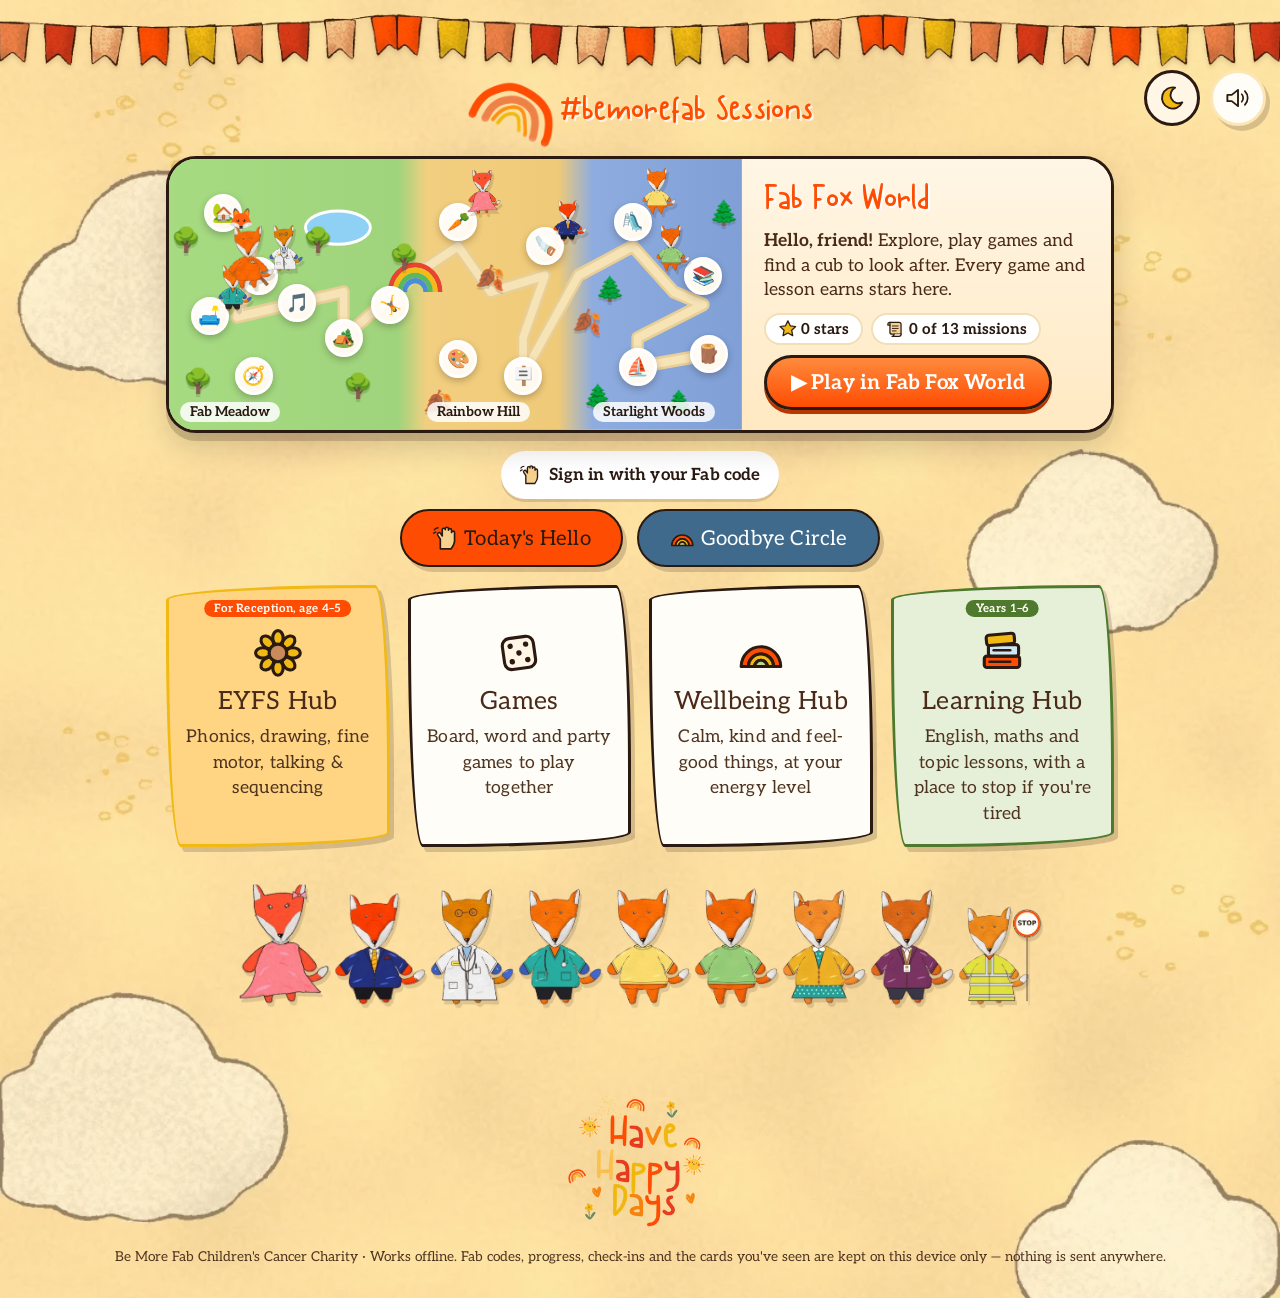
==== index.html @ bb7f9754 "Fab's Sanctuary in Games and Fab Fox World; paw your favourite games Games: a Fab's Sanctuary tile t" ====
<!DOCTYPE html>
<html lang="en-GB">
<head>
<meta charset="UTF-8">
<meta name="viewport" content="width=device-width, initial-scale=1.0">
<title>#bemorefab Sessions</title>
<style>
@font-face{
  font-family:'Aleo'; font-style:normal; font-weight:400; font-display:swap;
  src:url([data-uri]) format('woff2');
}
@font-face{
  font-family:'Aleo'; font-style:normal; font-weight:700; font-display:swap;
  src:url([data-uri]) format('woff2');
}
@font-face{
  font-family:'Aleo'; font-style:italic; font-weight:400; font-display:swap;
  src:url([data-uri]) format('woff2');
}
@font-face{
  font-family:'Aleo'; font-style:italic; font-weight:700; font-display:swap;
  src:url([data-uri]) format('woff2');
}
@font-face{
  font-family:'BMF Display'; font-style:normal; font-weight:600; font-display:swap;
  src:url([data-uri]) format('woff2');
}
@font-face{
  font-family:'BMF Display'; font-style:normal; font-weight:700; font-display:swap;
  src:url([data-uri]) format('woff2');
}
:root{
  /* #bemorefab brand palette — see Hex_Codes.docx. Neutrals (cream/ink-soft/shadow)
     are tints/shades derived from the brand colours; they weren't specified as
     exact hexes so we generated readable, on-brand supporting tones. */
  --cream:#FFF6E6;
  --cream-deep:#F6E2B8;
  --flame:#FE4D02;       /* brand RED — primary CTAs */
  --flame-dark:#C93C00;
  --salmon:#EF915E;      /* brand ORANGE */
  --amber:#EF915E;       /* brand ORANGE */
  --golden:#F3BB17;      /* brand YELLOW-ORANGE */
  --sunshine:#FFD483;    /* brand LIGHT BEIGE */
  --leaf:#4F7A2E;        /* brand GREEN */
  --leaf-dark:#3A5B20;
  --sky:#3F6A8C;         /* brand NAVY */
  --sky-dark:#2C4C66;
  --berry:#FE4D02;       /* brand RED, reused for gradients that need a second warm tone */
  --ink:#2B1A12;         /* brand DARK GREY GREEN — body text */
  --ink-soft:#4F3420;
  --white:#FFFFFF;
  --shadow:0 4px 14px rgba(43,26,18,.14);
  --radius:22px;
  /* 'Canada Tawa Cute' isn't available to embed yet — BMF Display (a rounded,
     playful stand-in) is used until the real font file is supplied, at which
     point it can be dropped into the @font-face rules above. */
  --disp:'BMF Display','Canada Tawa Cute','Aleo',Georgia,serif;
  --body:'Aleo',Georgia,'Times New Roman',serif;
}
*{ box-sizing:border-box; -webkit-tap-highlight-color:transparent; }
html,body{ margin:0; padding:0; }
body{ font-family:var(--body); background:var(--cream); color:var(--ink); min-height:100vh; }
h1,h2,h3,.brand,.btn,.pill-choice,.btn-back,.banner,.tile h2,.bingo-ball,.charade-word,.big-card,.screen-title,.page-title{ font-family:var(--disp); }
button{ font-family:var(--disp); cursor:pointer; border:none; }
p,li,.hint,input{ font-family:var(--body); }
button:focus-visible, [tabindex]:focus-visible, input:focus-visible{ outline:4px solid var(--sky-dark); outline-offset:3px; border-radius:12px; }

/* ---------- Bunting + header ---------- */
.bunting{
  width:100%; height:56px; display:block;
  background-image:url([data-uri]);
  background-repeat:repeat-x; background-position:top center; background-size:auto 100%;
}
@media (min-width:640px){ .bunting{ height:64px; } }
.rainbow-accent{ height:1.9em; width:auto; vertical-align:middle; display:inline-block; margin:0 6px 0 0; }
.footer-happy{ width:150px; height:auto; display:block; margin:0 auto 6px; }
.eyfs-tile{ background:linear-gradient(135deg, var(--sunshine), var(--cream-deep)) !important; border:3px solid var(--golden) !important; }
.eyfs-tile .badge{
  display:inline-block; font-family:var(--body); font-size:.72rem; font-weight:700; color:var(--white);
  background:var(--flame); border-radius:999px; padding:2px 10px; margin-bottom:6px; letter-spacing:.3px;
}
header{ text-align:center; padding:0 16px 6px; position:relative; }
.logo-img{ width:150px; height:auto; display:block; margin:0 auto; }
.brand{ font-size:1.45rem; font-weight:700; color:var(--flame); letter-spacing:.5px; margin:2px 0 0; }
.brand small{ display:block; font-size:.78rem; font-weight:400; color:var(--ink-soft); letter-spacing:1px; font-family:var(--body); }
.sound-btn{
  position:absolute; top:6px; right:14px; font-size:1.5rem; background:var(--white);
  border:3px solid var(--cream-deep); border-radius:50%; width:56px; height:56px; box-shadow:var(--shadow);
}
.sound-btn:hover{ border-color:var(--amber); }
.sound-btn.pulse{ animation:soundPulse .35s ease; }
@keyframes soundPulse{ 0%{ transform:scale(1); } 40%{ transform:scale(1.22); } 100%{ transform:scale(1); } }
.page-title{ font-size:2.1rem; font-weight:700; margin:10px 0 2px; color:var(--ink); }
.page-sub{ margin:0 auto 14px; max-width:520px; color:var(--ink-soft); font-size:1.05rem; }

/* ---------- Hub grid ---------- */
main{ max-width:980px; margin:0 auto; padding:0 16px 60px; }
body.bs-wide main{ max-width:1500px; }
/* Fab Fox World uses the whole width of the window, however big the screen (the world then fills its frame and scales its own screens) */
body.in-world main{ max-width:none; }
.hub-grid{ display:grid; grid-template-columns:repeat(auto-fit,minmax(210px,1fr)); gap:18px; margin-top:10px; }
.category-grid{ grid-template-columns:repeat(auto-fit,minmax(230px,1fr)); max-width:820px; margin-left:auto; margin-right:auto; }
.category-tile{ padding-top:26px; padding-bottom:26px; }
.category-tile .emoji{ font-size:2.6rem; }
.category-tile h2{ font-size:1.5rem; }
.tile{
  background:var(--white); border:3px solid var(--cream-deep); border-radius:var(--radius);
  box-shadow:var(--shadow); padding:22px 16px 18px; text-align:center;
  transition:transform .15s ease, border-color .15s ease;
  display:flex; flex-direction:column; align-items:center; gap:8px; min-height:150px;
}
.tile:hover, .tile:focus-visible{ transform:translateY(-3px); border-color:var(--amber); }
.tile .emoji{ font-size:2.6rem; line-height:1; }
.tile h2{ margin:0; font-size:1.3rem; font-weight:700; color:var(--flame-dark); }
.tile p{ margin:0; font-size:.9rem; color:var(--ink-soft); line-height:1.35; }

/* ---------- Screens ---------- */
.screen{ display:none; }
.screen.active{ display:block; animation:fadeUp .3s ease; }
@keyframes fadeUp{ from{ opacity:0; transform:translateY(8px);} to{ opacity:1; transform:none;} }
.screen-top{ display:flex; align-items:center; gap:12px; margin:6px 0 14px; flex-wrap:wrap; }
.btn-back{
  background:var(--cream-deep); color:var(--ink); font-weight:700; font-size:1rem;
  padding:10px 20px 10px 14px; border-radius:999px; box-shadow:var(--shadow);
}
.btn-back:hover{ background:var(--sunshine); }
.screen-title{ font-size:1.8rem; font-weight:700; margin:0; color:var(--ink); flex:1; }

/* ---------- Shared UI ---------- */
.btn{
  background:var(--flame); color:#fff; font-weight:700; font-size:1.15rem;
  padding:14px 26px; border-radius:999px; box-shadow:var(--shadow);
  transition:transform .12s ease, background .12s ease;
}
.btn:hover{ background:var(--flame-dark); transform:translateY(-2px); }
.btn.secondary{ background:var(--sky); }
.btn.secondary:hover{ background:var(--sky-dark); }
.btn.leaf{ background:var(--leaf); }
.btn.leaf:hover{ background:var(--leaf-dark); }
.btn.amber{ background:var(--amber); }
.btn.amber:hover{ background:#D97748; }
.btn.soft{ background:var(--cream-deep); color:var(--ink); }
.btn.soft:hover{ background:var(--sunshine); }
.btn.small{ font-size:1rem; padding:10px 18px; }
.btn:disabled{ opacity:.45; cursor:default; transform:none; }
.choice-row{ display:flex; gap:12px; flex-wrap:wrap; justify-content:center; margin:14px 0; }
.pill-choice{
  background:var(--white); border:3px solid var(--cream-deep); color:var(--ink);
  font-weight:700; font-size:1.02rem; padding:12px 22px; border-radius:999px; box-shadow:var(--shadow);
}
.pill-choice.selected{ border-color:var(--flame); background:var(--sunshine); }
.card-panel{
  background:var(--white); border:3px solid var(--cream-deep); border-radius:var(--radius);
  box-shadow:var(--shadow); padding:24px; margin:0 auto; max-width:680px;
}
.centered{ text-align:center; }
.banner{
  display:none; margin:16px auto; max-width:560px; text-align:center;
  background:var(--sunshine); border:3px solid var(--amber); border-radius:var(--radius);
  padding:16px 20px; font-size:1.35rem; font-weight:700; color:var(--ink); box-shadow:var(--shadow);
}
.banner.show{ display:block; animation:pop .35s ease; }
@keyframes pop{ 0%{ transform:scale(.85); opacity:0;} 100%{ transform:scale(1); opacity:1;} }
.hint{ color:var(--ink-soft); font-size:.95rem; }
.toggle-row{ display:flex; align-items:center; justify-content:center; gap:10px; margin:10px 0; flex-wrap:wrap; }
.switch{ position:relative; width:56px; height:30px; flex:0 0 auto; }
.switch input{ opacity:0; width:0; height:0; }
.slider{ position:absolute; inset:0; background:var(--cream-deep); border-radius:999px; transition:.2s; }
.slider::before{ content:""; position:absolute; height:22px; width:22px; left:4px; top:4px; background:#fff; border-radius:50%; transition:.2s; box-shadow:0 2px 5px rgba(0,0,0,.2); }
.switch input:checked + .slider{ background:var(--leaf); }
.switch input:checked + .slider::before{ transform:translateX(26px); }
.switch input:focus-visible + .slider{ outline:4px solid var(--sky-dark); outline-offset:3px; }

/* ---------- Connect 4 ---------- */
.c4-wrap{ display:flex; flex-direction:column; align-items:center; gap:14px; }
.c4-status{ font-size:1.35rem; font-weight:700; font-family:var(--disp); }
.c4-board{
  background:var(--sky-dark); padding:12px; border-radius:var(--radius); box-shadow:var(--shadow);
  display:grid; grid-template-columns:repeat(7,minmax(38px,64px)); gap:8px;
}
.c4-cell{ aspect-ratio:1; background:var(--cream); border-radius:50%; border:none; padding:0; position:relative; overflow:hidden; }
.c4-cell .disc{ position:absolute; inset:6%; border-radius:50%; transform:translateY(-500%); transition:transform .35s cubic-bezier(.5,1.4,.6,1); }
.c4-cell .disc.placed{ transform:translateY(0); }
.c4-cell .disc.p1{ background:radial-gradient(circle at 35% 30%, #FF7A42, var(--flame-dark)); }
.c4-cell .disc.p2{ background:radial-gradient(circle at 35% 30%, #FFDB8E, #E09A10); }
.c4-cell.win{ box-shadow:0 0 0 5px var(--leaf) inset; }

/* ---------- Noughts & Crosses ---------- */
.ttt-board{ display:grid; grid-template-columns:repeat(3,minmax(76px,110px)); gap:10px; justify-content:center; margin:14px auto; }
.ttt-cell{
  aspect-ratio:1; background:var(--white); border:3px solid var(--cream-deep); border-radius:18px;
  font-size:3rem; font-weight:700; color:var(--flame-dark); box-shadow:var(--shadow);
}
.ttt-cell.o{ color:var(--sky-dark); }
.ttt-cell.win{ background:var(--sunshine); border-color:var(--amber); }

/* ---------- Bingo ---------- */
.bingo-layout{ display:flex; flex-direction:column; gap:18px; align-items:center; }
.bingo-caller{ text-align:center; }
.bingo-ball{
  min-width:110px; height:110px; margin:0 auto 8px; border-radius:60px; padding:0 18px;
  background:radial-gradient(circle at 35% 30%, #FFE7A8, var(--golden));
  display:inline-flex; align-items:center; justify-content:center;
  font-size:2.5rem; font-weight:700; color:var(--ink); box-shadow:var(--shadow); border:5px solid #fff;
}
.bingo-recent{ display:flex; gap:8px; justify-content:center; flex-wrap:wrap; margin-top:8px; min-height:34px; }
.bingo-recent span{ background:var(--cream-deep); border-radius:999px; padding:5px 12px; font-weight:700; color:var(--ink-soft); font-size:1.05rem; }
.bingo-cards{ display:grid; grid-template-columns:repeat(auto-fit,minmax(210px,240px)); gap:16px; width:100%; max-width:1000px; justify-content:center; }
.bingo-card{ background:var(--white); border-radius:var(--radius); box-shadow:var(--shadow); padding:14px; border-top:10px solid var(--flame); }
.bingo-card input.bingo-name{
  width:100%; border:none; border-bottom:2px dashed var(--cream-deep); background:transparent;
  text-align:center; font-size:1.15rem; font-weight:700; color:var(--ink); font-family:var(--disp);
  padding:2px 0 6px; margin-bottom:8px;
}
.bingo-grid{ display:grid; gap:6px; }
.bingo-grid.g3{ grid-template-columns:repeat(3,1fr); }
.bingo-grid.g4{ grid-template-columns:repeat(4,1fr); }
.bingo-num{
  aspect-ratio:1; border-radius:12px; background:var(--cream); border:2px solid var(--cream-deep);
  font-size:1.15rem; font-weight:700; color:var(--ink); padding:0; font-family:var(--body);
  display:flex; align-items:center; justify-content:center; line-height:1; overflow:hidden;
}
/* Emoji should fill the square, not float in the middle of it */
.bingo-grid.g3 .bingo-num.pic{ font-size:2.9rem; }
.bingo-grid.g4 .bingo-num.pic{ font-size:2.1rem; }
@media (max-width:520px){
  .bingo-grid.g3 .bingo-num.pic{ font-size:2.3rem; }
  .bingo-grid.g4 .bingo-num.pic{ font-size:1.7rem; }
}
.bingo-num.daubed{ background:var(--leaf); border-color:var(--leaf-dark); color:#fff; }
.bingo-card .won-tag{ display:none; text-align:center; font-weight:700; color:var(--leaf-dark); margin-top:6px; font-family:var(--disp); }
.bingo-card.line .won-tag.line, .bingo-card.house .won-tag.house{ display:block; }
.bingo-card.house .won-tag.line{ display:none; }

/* ---------- Charades ---------- */
.charade-card{
  max-width:500px; margin:0 auto; min-height:230px; border-radius:var(--radius);
  box-shadow:var(--shadow); display:flex; flex-direction:column; align-items:center; justify-content:center;
  gap:10px; padding:26px; text-align:center; border:4px dashed var(--amber); background:var(--white); width:100%;
}
.charade-card.hidden-face{ background:var(--sunshine); border-style:solid; cursor:pointer; }
.charade-card.acting-face{ background:var(--cream-deep); border-style:solid; }
.charade-word{ font-size:2.1rem; font-weight:700; color:var(--flame-dark); }
.charade-cat{ font-size:1rem; font-weight:700; color:var(--ink-soft); text-transform:uppercase; letter-spacing:1px; font-family:var(--body); }
.charade-timer{ font-size:1.6rem; font-weight:700; color:var(--sky-dark); font-family:var(--disp); }

/* ---------- Wordle ---------- */
.wordle-wrap{ display:flex; flex-direction:column; align-items:center; gap:14px; }
.wordle-grid{ display:grid; gap:7px; }
.wordle-row{ display:grid; gap:7px; }
.wordle-tile{
  width:54px; height:54px; border:3px solid var(--cream-deep); border-radius:12px; background:var(--white);
  display:flex; align-items:center; justify-content:center; font-size:1.55rem; font-weight:700; color:var(--ink);
  text-transform:uppercase; font-family:var(--body);
}
@media (max-width:480px){ .wordle-tile{ width:44px; height:44px; font-size:1.3rem; } }
.wordle-tile.correct{ background:var(--leaf); border-color:var(--leaf-dark); color:#fff; }
.wordle-tile.present{ background:var(--amber); border-color:#D97C08; color:#fff; }
.wordle-tile.absent{ background:#C9BCB0; border-color:#B4A698; color:#fff; }
.kb{ display:flex; flex-direction:column; gap:7px; align-items:center; width:100%; max-width:520px; }
.kb-row{ display:flex; gap:5px; justify-content:center; width:100%; }
.kb-key{
  flex:1; max-width:46px; min-width:26px; height:52px; border-radius:10px; background:var(--cream-deep);
  font-weight:700; font-size:1rem; color:var(--ink); text-transform:uppercase; padding:0; font-family:var(--body);
}
.kb-key.wide{ max-width:74px; flex:1.6; font-size:.8rem; }
.kb-key.correct{ background:var(--leaf); color:#fff; }
.kb-key.present{ background:var(--amber); color:#fff; }
.kb-key.absent{ background:#C9BCB0; color:#fff; }

/* ---------- Spot the Difference ---------- */
.spot-wrap{ display:flex; flex-direction:column; align-items:center; gap:14px; }
.spot-scenes{ display:grid; grid-template-columns:1fr 1fr; gap:14px; width:100%; max-width:1000px; }
@media (max-width:720px){ .spot-scenes{ grid-template-columns:1fr; } }
.spot-frame{ background:var(--white); border:3px solid var(--cream-deep); border-radius:var(--radius); box-shadow:var(--shadow); padding:8px; }
.spot-frame svg{ width:100%; height:auto; display:block; border-radius:14px; }
.spot-score{ font-size:1.3rem; font-weight:700; font-family:var(--disp); }
.spot-hit{ animation:spotPulse .5s ease; }
@keyframes spotPulse{ 0%{ transform:scale(1);} 50%{ transform:scale(1.25);} 100%{ transform:scale(1);} }

/* ---------- Chat cards / Wellbeing ---------- */
.big-card{
  max-width:580px; margin:0 auto; min-height:200px; border-radius:var(--radius); box-shadow:var(--shadow);
  background:var(--white); border:3px solid var(--cream-deep); padding:30px;
  display:flex; align-items:center; justify-content:center; text-align:center;
  font-size:1.5rem; font-weight:700; color:var(--ink); line-height:1.4; width:100%;
}
.deck-note{ text-align:center; margin-top:8px; }
.wb-grid{ display:grid; grid-template-columns:repeat(auto-fit,minmax(200px,1fr)); gap:16px; max-width:760px; margin:0 auto; }
.wb-tile{ background:var(--white); border:3px solid var(--cream-deep); border-radius:var(--radius); box-shadow:var(--shadow); padding:20px; text-align:center; }
.wb-tile:hover{ border-color:var(--amber); }
.wb-tile h3{ margin:4px 0 6px; color:var(--flame-dark); }
/* ---------- EYFS Hub extras ---------- */
.seq-tiles, .seq-answer{ display:flex; gap:14px; flex-wrap:wrap; justify-content:center; margin:14px auto; max-width:640px; }
.seq-answer{ min-height:130px; background:var(--cream-deep); border-radius:var(--radius); padding:14px; border:3px dashed var(--sunshine); }
.seq-tile{
  width:112px; height:112px; border-radius:20px; background:var(--white); border:3px solid var(--cream-deep);
  box-shadow:var(--shadow); font-size:3.2rem; display:flex; align-items:center; justify-content:center;
  flex-direction:column; cursor:pointer; padding:4px; text-align:center;
}
.seq-tile .seq-label{ font-family:var(--body); font-size:.8rem; font-weight:700; color:var(--ink-soft); margin-top:2px; line-height:1.1; }
.seq-tile:hover{ border-color:var(--amber); }
.seq-tile.placed{ opacity:.35; pointer-events:none; }
.seq-answer .seq-tile{ position:relative; border-color:var(--flame); }
.seq-answer .seq-tile .seq-num{
  position:absolute; top:-10px; left:-10px; background:var(--flame); color:var(--white); font-family:var(--body);
  font-weight:700; font-size:.85rem; width:28px; height:28px; border-radius:50%; display:flex; align-items:center; justify-content:center;
}
.seq-answer .seq-placeholder{ color:var(--ink-soft); font-family:var(--body); font-size:1rem; align-self:center; margin:auto; }
.seq-prompt{ font-size:1.3rem; font-weight:700; color:var(--ink); font-family:var(--disp); }
.eyfs-phase-note{ max-width:520px; margin:0 auto; }
.phonics-card{ font-size:clamp(2.6rem, 9vw, 4.6rem); letter-spacing:.12em; min-height:170px; padding:24px 16px; }
#eyfsPhonicsHint{ font-size:1.05rem; }
.breath-circle{
  width:170px; height:170px; margin:16px auto; border-radius:50%;
  background:radial-gradient(circle at 40% 35%, #B9DCF0, var(--sky));
  display:flex; align-items:center; justify-content:center; font-weight:700; font-size:1.15rem; color:var(--ink);
  transition:transform 3.8s ease-in-out; box-shadow:var(--shadow); font-family:var(--disp); text-align:center; padding:10px;
}
.breath-circle.grow{ transform:scale(1.35); }
.mood-row{ display:flex; gap:10px; justify-content:center; flex-wrap:wrap; margin:12px 0; }
.mood-btn{ font-size:2.2rem; background:var(--white); border:3px solid var(--cream-deep); border-radius:18px; padding:10px 14px; box-shadow:var(--shadow); }
.mood-btn:hover{ border-color:var(--amber); }


/* ---------- Hello / Goodbye rituals ---------- */
.ritual-bar{ display:flex; gap:14px; justify-content:center; flex-wrap:wrap; margin:4px 0 18px; }
.ritual-btn{
  font-family:var(--disp); font-weight:700; font-size:1.15rem; color:#fff;
  padding:14px 30px; border-radius:999px; box-shadow:var(--shadow);
  transition:transform .12s ease;
}
.ritual-btn:hover{ transform:translateY(-2px); }
.ritual-btn.hello{ background:linear-gradient(120deg, var(--amber), var(--flame)); }
.ritual-btn.bye{ background:linear-gradient(120deg, var(--sky), var(--berry)); }
.ritual-sub{ font-size:1.05rem; color:var(--ink-soft); max-width:520px; margin:10px auto 0; text-align:center; }
.kind-thought{
  max-width:480px; margin:14px auto 0; text-align:center; background:var(--cream-deep);
  border-radius:var(--radius); padding:14px 20px; font-size:1.1rem; font-weight:700; color:var(--ink);
  font-family:var(--disp);
}
/* ---------- Battleships ---------- */
.bs-board-wrap{ display:flex; justify-content:center; margin:10px 0; }
.bs-play-wrap{ display:flex; gap:24px; flex-wrap:wrap; justify-content:center; margin:14px 0; }
.bs-panel{ display:flex; flex-direction:column; align-items:center; gap:10px; }
.bs-panel-title{ margin:0; font-size:1.2rem; color:var(--ink); font-family:var(--disp); }
/* Cell size scales with viewport width so two boards keep fitting side by side across
   real screen sizes rather than being tuned to one guess — shrinking gracefully on
   narrower screens, and if it still doesn't fit, .bs-play-wrap's flex-wrap above falls
   back to stacking them, exactly as before. Bounded so cells stay a sensible size at
   both extremes (never cramped, never oversized on a very wide display). */
.bs-board{
  --bs-cell: clamp(36px, 5.5vw - 11px, 62px);
  display:inline-grid; gap:5px; background:var(--sky-dark); padding:12px; border-radius:var(--radius); box-shadow:var(--shadow); position:relative;
}
.bs-label{ display:flex; align-items:center; justify-content:center; color:#fff; font-family:var(--body); font-weight:700; font-size:calc(var(--bs-cell) * 0.28); width:var(--bs-cell); aspect-ratio:1; }
.bs-cell{ aspect-ratio:1; width:var(--bs-cell); background:#BFE3F0; border:none; border-radius:8px; position:relative; padding:0; }
.bs-cell:hover:not(:disabled){ background:#DDF1F7; }
.bs-cell:disabled{ cursor:default; }
.bs-cell.ship{ background:var(--ink-soft); }
.bs-cell.hit{ background:var(--flame); }
.bs-cell.hit::after{ content:"💥"; position:absolute; inset:0; display:flex; align-items:center; justify-content:center; font-size:calc(var(--bs-cell) * 0.44); }
.bs-cell.miss::after{ content:"•"; position:absolute; inset:0; display:flex; align-items:center; justify-content:center; color:#fff; font-size:calc(var(--bs-cell) * 0.56); }
.bs-cell.miss{ background:#8FC6DD; }
.bs-cell.sunk{ background:var(--flame-dark); }
/* a little ship graphic that spans a ship's cells once fully identified/sunk, or (on your
   own always-visible fleet board) as soon as it's placed — sized and rotated to fit */
.bs-ship-graphic{ position:absolute; pointer-events:none; padding:5%; box-sizing:border-box; animation:bsShipReveal .45s ease; }
.bs-ship-graphic svg{ width:100%; height:100%; display:block; overflow:visible; }
.bs-ship-hull{ fill:var(--ink); }
.bs-ship-cabin{ fill:var(--flame); }
.bs-ship-porthole{ fill:var(--cream); opacity:.9; }
.bs-ship-graphic.is-sunk .bs-ship-hull{ fill:var(--flame-dark); }
.bs-ship-graphic.is-sunk .bs-ship-cabin{ fill:#7a2018; }
@keyframes bsShipReveal{ 0%{ transform:scale(.5); opacity:0; } 70%{ transform:scale(1.08); opacity:1; } 100%{ transform:scale(1); } }
/* "computer is thinking" dots shown during its move delay */
.bs-dots{ display:inline-flex; gap:5px; margin-left:8px; vertical-align:middle; }
.bs-dots span{ width:8px; height:8px; border-radius:50%; background:currentColor; opacity:.3; animation:bsDotPulse 1s infinite ease-in-out; }
.bs-dots span:nth-child(2){ animation-delay:.15s; }
.bs-dots span:nth-child(3){ animation-delay:.3s; }
@keyframes bsDotPulse{ 0%,80%,100%{ opacity:.25; transform:scale(.8); } 40%{ opacity:1; transform:scale(1); } }
@media (prefers-reduced-motion: reduce){ .bs-ship-graphic{ animation:none; } .bs-dots span{ animation:none; opacity:.7; } }

/* ---------- Checkers ---------- */
.ck-board-wrap{ display:flex; justify-content:center; margin:10px 0; }
/* Only one board is ever shown at a time here (no side-by-side constraint like
   Battleships), so cells can size up generously and reach full size on most
   real screens quickly — floor keeps it usable on the narrowest phones. */
.ck-board{
  --ck-cell: clamp(38px, 12.5vw - 9px, 88px);
  display:inline-grid; background:var(--sky-dark); padding:10px; border-radius:var(--radius); box-shadow:var(--shadow);
}
.ck-cell{ width:var(--ck-cell, 44px); aspect-ratio:1; border:none; padding:0; position:relative; }
.ck-cell.light{ background:#F1DDBB; }
.ck-cell.dark{ background:#7A5230; }
.ck-cell.selected{ box-shadow:inset 0 0 0 calc(var(--ck-cell, 44px) * 0.09) var(--golden); }
.ck-cell.legal::after{ content:""; position:absolute; inset:32%; border-radius:50%; background:rgba(67,112,57,.6); }
.ck-cell.legal-capture::after{ background:rgba(254,77,2,.7); }
.ck-cell.hint-glow{ animation:ckHintPulse 1.1s ease-in-out infinite; }
@keyframes ckHintPulse{
  0%{ box-shadow:inset 0 0 0 calc(var(--ck-cell, 44px) * 0.045) var(--golden); }
  50%{ box-shadow:inset 0 0 0 calc(var(--ck-cell, 44px) * 0.16) var(--golden); }
  100%{ box-shadow:inset 0 0 0 calc(var(--ck-cell, 44px) * 0.045) var(--golden); }
}
.ck-piece{ position:absolute; inset:10%; border-radius:50%; box-shadow:0 3px 6px rgba(0,0,0,.35); display:flex; align-items:center; justify-content:center; font-size:calc(var(--ck-cell, 44px) * 0.34); }
.ck-piece.p1{ background:radial-gradient(circle at 35% 30%, #fff, #C9BCB0); border:3px solid #A79483; }
.ck-piece.p2{ background:radial-gradient(circle at 35% 30%, #6a4a4a, #2c1414); border:3px solid #1a0d0d; }
/* The small "how captures & kings work" diagram stays compact on purpose — it's a
   rules illustration, not the play board — so it isn't wrapped in .ck-board and
   simply uses the fallback size above instead of the responsive one. */
.ck-example{ display:inline-grid; margin:10px auto; }

/* ---------- Uno ---------- */
/* Card colours reuse the brand palette directly (flame/golden/leaf are already
   good red/yellow/green) — only blue is new, since the brand palette doesn't
   have one; same approach as Checkers' board colours not being brand hexes. */
:root{ --uno-blue:#2E6DA4; }
.uno-opponents{ display:flex; gap:12px; justify-content:center; margin:8px 0 4px; flex-wrap:wrap; }
.uno-opp{ background:var(--sky-dark); color:#fff; border-radius:14px; padding:7px 14px; font-weight:700; font-size:.9rem; display:flex; align-items:center; gap:6px; }
.uno-opp.opp-turn{ box-shadow:0 0 0 3px var(--golden); }
.uno-table{ display:flex; flex-direction:column; align-items:center; margin:14px 0; }
.uno-current-color{ text-align:center; font-weight:700; margin-bottom:8px; font-family:var(--disp); color:var(--ink); }
.uno-current-color .swatch{ display:inline-block; width:16px; height:16px; border-radius:50%; vertical-align:middle; margin-right:6px; border:2px solid #fff; box-shadow:0 0 0 1px rgba(0,0,0,.15); }
.uno-card{
  width:74px; height:104px; border-radius:12px; position:relative;
  display:flex; align-items:center; justify-content:center;
  font-family:var(--disp); font-weight:700; font-size:1.9rem; color:#fff;
  box-shadow:0 3px 8px rgba(0,0,0,.25); border:3px solid rgba(255,255,255,.85);
  flex-shrink:0; padding:0;
}
.uno-card.red{ background:var(--flame); }
.uno-card.yellow{ background:var(--golden); color:#4a3900; }
.uno-card.green{ background:var(--leaf); }
.uno-card.blue{ background:var(--uno-blue); }
.uno-card.wild{ background:conic-gradient(from 180deg, var(--flame), var(--golden), var(--leaf), var(--uno-blue), var(--flame)); }
.uno-card.card-btn:not(:disabled){ cursor:pointer; }
.uno-card.card-btn:disabled{ opacity:.38; }
.uno-card.card-btn:not(:disabled):hover{ transform:translateY(-5px); }
.uno-card.hint-glow{ animation:unoHintPulse 1.1s ease-in-out infinite; }
@keyframes unoHintPulse{ 0%{ box-shadow:0 0 0 3px var(--golden);} 50%{ box-shadow:0 0 0 8px var(--golden);} 100%{ box-shadow:0 0 0 3px var(--golden);} }
.uno-discard-card{ width:84px; height:118px; font-size:2.1rem; }
.uno-hand{ display:flex; gap:8px; overflow-x:auto; padding:12px 8px; scrollbar-width:thin; }
@media (min-width:760px){ .uno-hand{ justify-content:center; flex-wrap:wrap; overflow-x:visible; } }
.uno-color-btn{ width:64px; height:64px; border-radius:14px; border:3px solid #fff; box-shadow:var(--shadow); font-weight:700; color:#fff; font-family:var(--disp); }
.uno-color-btn[data-color="red"]{ background:var(--flame); }
.uno-color-btn[data-color="yellow"]{ background:var(--golden); color:#4a3900; }
.uno-color-btn[data-color="green"]{ background:var(--leaf); }
.uno-color-btn[data-color="blue"]{ background:var(--uno-blue); }
@media (prefers-reduced-motion: reduce){ .uno-card.hint-glow{ animation:none; } }

/* ---------- Countdown ---------- */
.cd-word-entry{ display:flex; gap:10px; justify-content:center; align-items:center; flex-wrap:wrap; margin:14px 0; }
.cd-word-input{
  font-family:var(--disp); font-weight:700; font-size:1.3rem; text-transform:uppercase;
  letter-spacing:1px; text-align:center; color:var(--ink); background:var(--white);
  border:3px solid var(--cream-deep); border-radius:var(--radius); padding:10px 16px;
  width:220px; max-width:60vw;
}
.cd-word-input:focus{ outline:none; border-color:var(--sky-dark); }
.cd-tile.correct-word{ background:var(--leaf); box-shadow:0 0 0 3px var(--golden); }
.cd-tiles{ display:flex; flex-wrap:wrap; gap:8px; justify-content:center; margin:14px 0; }
.cd-tile{
  width:52px; height:64px; border-radius:10px; background:var(--sky-dark); color:#fff;
  display:flex; align-items:center; justify-content:center; font-family:var(--disp);
  font-weight:700; font-size:1.6rem; box-shadow:0 3px 8px rgba(0,0,0,.2);
  border:3px solid rgba(255,255,255,.7);
}
.cd-tile.vowel{ background:var(--flame); }
.cd-tile.big-num{ background:var(--flame); }
.cd-tile.small-num{ background:var(--sky-dark); }
.cd-tile.used-in-solution{ background:var(--leaf); box-shadow:0 0 0 3px var(--golden); }
.cd-timer{ text-align:center; font-family:var(--disp); font-weight:700; font-size:2rem; color:var(--ink); margin:6px 0; }
.cd-timer.urgent{ color:var(--flame); animation:cdTimerPulse .6s ease-in-out infinite; }
@keyframes cdTimerPulse{ 0%,100%{ transform:scale(1);} 50%{ transform:scale(1.08);} }
@media (prefers-reduced-motion: reduce){ .cd-timer.urgent{ animation:none; } }
@media (max-width:480px){ .cd-tile{ width:42px; height:52px; font-size:1.3rem; } }

/* ---------- Fab Faves Wheel ---------- */
.fw-stage{ display:flex; flex-wrap:wrap; gap:24px; justify-content:center; align-items:flex-start; margin:10px 0; }
.fw-wheel-wrap, .fw-card-wrap{ flex:1 1 340px; max-width:460px; min-width:0; }
.fw-wheel{ width:100%; max-width:460px; margin:0 auto; cursor:pointer; }
.fw-wheel svg{ width:100%; height:auto; display:block; overflow:visible; }
.fw-slice-glow{ fill:#fff; opacity:0; pointer-events:none; }
.fw-slice-glow.on{ animation:fwGlow .7s ease-in-out 4; }
@keyframes fwGlow{ 0%,100%{ opacity:0; } 50%{ opacity:.5; } }
.fw-card{ position:relative; overflow:hidden; min-height:320px; display:flex; flex-direction:column; align-items:center; justify-content:center; gap:10px; }
.fw-card.pop{ animation:pop .35s ease; }
.fw-emoji{ font-size:4rem; line-height:1; }
.fw-pair-emoji{ display:flex; gap:18px; align-items:center; justify-content:center; font-size:3.2rem; line-height:1; }
.fw-pair-emoji small{ font-size:1rem; font-family:var(--disp); color:var(--ink-soft); }
.fw-topic{ font-family:var(--disp); font-size:2rem; font-weight:700; color:var(--ink); margin:0; line-height:1.15; }
.fw-cat{ background:var(--cream-deep); border-radius:999px; padding:4px 14px; font-size:.9rem; font-weight:700; color:var(--ink-soft); }
.fw-q{ background:var(--sunshine); border-radius:var(--radius); padding:12px 16px; font-size:1.1rem; font-weight:700; color:var(--ink); max-width:100%; }
.fw-votes{ display:flex; gap:10px; flex-wrap:wrap; justify-content:center; }
.fw-vote{
  background:var(--white); border:3px solid var(--cream-deep); border-radius:999px; padding:10px 16px;
  font-weight:700; font-size:1rem; color:var(--ink); box-shadow:var(--shadow); display:inline-flex; gap:8px; align-items:center;
}
.fw-vote:hover{ background:var(--sunshine); }
.fw-vote .n{ background:var(--ink); color:#fff; border-radius:999px; min-width:26px; height:26px; display:inline-flex; align-items:center; justify-content:center; font-size:.9rem; padding:0 6px; }
.fw-meter{ display:flex; width:100%; max-width:380px; height:22px; border-radius:999px; overflow:hidden; background:var(--cream-deep); }
.fw-meter span{ display:block; height:100%; transition:width .35s ease; }
.fw-seg-1{ background:var(--flame); } .fw-seg-2{ background:var(--golden); } .fw-seg-3{ background:var(--sky); }
.fw-verdict{ font-family:var(--disp); font-size:1.25rem; font-weight:700; color:var(--ink); min-height:1.6em; }
.fw-actions{ display:flex; gap:8px; flex-wrap:wrap; justify-content:center; }
.fw-input{
  font-family:var(--body); font-weight:700; font-size:1.1rem; color:var(--ink); background:var(--white);
  border:3px solid var(--cream-deep); border-radius:var(--radius); padding:10px 16px; width:230px; max-width:70vw; text-align:center;
}
.fw-input:focus{ outline:none; border-color:var(--sky-dark); }
.fw-add-row{ display:flex; gap:10px; justify-content:center; align-items:center; flex-wrap:wrap; margin:10px 0; }
.fw-chips{ display:flex; gap:8px; flex-wrap:wrap; justify-content:center; margin:8px 0; }
.fw-chip{ background:var(--sunshine); border-radius:999px; padding:6px 8px 6px 14px; font-weight:700; display:inline-flex; gap:8px; align-items:center; }
.fw-chip button{ border:none; background:rgba(0,0,0,.1); border-radius:50%; width:24px; height:24px; font-weight:700; color:var(--ink); line-height:1; padding:0; }
.fw-chip button:hover{ background:var(--flame); color:#fff; }
.fw-cat-toggle{ background:var(--white); border:3px solid var(--cream-deep); border-radius:999px; padding:7px 14px; font-weight:700; font-size:1rem; color:var(--ink); }
.fw-cat-toggle:hover{ background:var(--sunshine); }
.fw-cat-toggle.on{ background:var(--sunshine); border-color:var(--flame); }
.fw-burst{ position:absolute; inset:0; pointer-events:none; overflow:hidden; }
.fw-burst span{ position:absolute; bottom:-10%; font-size:1.6rem; animation:fwFloat 1.5s ease-out forwards; }
@keyframes fwFloat{ 0%{ transform:translateY(0) rotate(0); opacity:1; } 100%{ transform:translateY(-340px) rotate(40deg); opacity:0; } }
@media (prefers-reduced-motion: reduce){ .fw-slice-glow.on{ animation:none; opacity:.35; } .fw-card.pop{ animation:none; } .fw-burst{ display:none; } }

/* ---------- Rainbow Words ---------- */
.rw-scene{ width:100%; max-width:520px; margin:8px auto; border-radius:var(--radius); overflow:hidden; box-shadow:var(--shadow); border:3px solid var(--cream-deep); background:#BFE3F5; }
.rw-scene svg{ display:block; width:100%; height:auto; }
.rw-clue-row{ display:flex; align-items:center; justify-content:center; gap:12px; flex-wrap:wrap; margin:6px 0; }
.rw-clue{ font-size:3rem; line-height:1; background:var(--white); border:3px solid var(--cream-deep); border-radius:var(--radius); padding:6px 16px; box-shadow:var(--shadow); }
.rw-chip{ background:var(--sunshine); border-radius:999px; padding:6px 16px; font-weight:700; color:var(--ink); }
/* Tile size is the exact "fits on one line" slope for n letters: (100vw - margins - gaps) / n, capped
   at 52px and floored at 18px. The 56px margin = 32px of page padding + 24px spare, so a desktop browser's
   classic scrollbar (which makes 100vw wider than the usable space) can never push the tiles over the edge. rwTileSize() in the logic mirrors this and is verified across widths. */
.rw-word{ --rw-n:6; --tile:clamp(18px, calc((100vw - 56px - (var(--rw-n) - 1) * 6px) / var(--rw-n)), 52px);
  display:flex; justify-content:center; gap:6px; flex-wrap:nowrap; margin:14px 0 6px; }
.rw-tile{
  width:var(--tile); height:calc(var(--tile) * 1.25); border-radius:10px; background:var(--white);
  border:3px solid var(--cream-deep); border-bottom:6px solid var(--sky-dark); box-sizing:border-box;
  display:flex; align-items:center; justify-content:center; font-family:var(--disp); font-weight:700;
  font-size:calc(var(--tile) * .62); color:var(--ink); text-transform:uppercase;
}
.rw-tile.on{ background:var(--sunshine); }
.rw-tile.found{ animation:pop .3s ease; }
.rw-tile.missed{ background:#EFE7DB; color:var(--ink-soft); }
.rw-feedback{ text-align:center; font-weight:700; font-size:1.1rem; min-height:1.5em; margin:6px 0; color:var(--ink); }
.rw-kb{ width:100%; max-width:560px; margin:12px auto; display:flex; flex-direction:column; gap:6px; }
.rw-kb-row{ display:flex; gap:6px; justify-content:center; }
.rw-key{
  flex:0 0 calc((100% - 48px) / 9); height:48px; padding:0; border-radius:10px; background:var(--white);
  border:2px solid var(--cream-deep); font-weight:700; font-size:1.15rem; color:var(--ink); font-family:var(--disp); box-shadow:var(--shadow);
}
.rw-key:hover:not(:disabled){ background:var(--sunshine); }
.rw-key.hit{ background:var(--leaf); color:#fff; border-color:var(--leaf-dark); }
.rw-key.miss{ background:#E5DED3; color:#9A917F; box-shadow:none; }
.rw-key:disabled{ cursor:default; }
.rw-guess-row{ display:flex; gap:10px; justify-content:center; align-items:center; flex-wrap:wrap; margin:12px 0; }
.rw-input{
  font-family:var(--disp); font-weight:700; font-size:1.2rem; text-transform:uppercase; letter-spacing:1px; text-align:center; color:var(--ink);
  background:var(--white); border:3px solid var(--cream-deep); border-radius:var(--radius); padding:10px 16px; width:230px; max-width:60vw;
}
.rw-input:focus{ outline:none; border-color:var(--sky-dark); }

footer{ text-align:center; color:var(--ink-soft); font-size:.85rem; padding:20px; }

@media (prefers-reduced-motion: reduce){
  *{ animation:none !important; transition:none !important; }
  .c4-cell .disc{ transform:translateY(0); }
}
/* ================= LEARNING HUB (Phase L1) ================= */
.learn-tile{ background:linear-gradient(135deg, #E4EFE1, var(--cream)) !important; border:3px solid var(--leaf) !important; }
.learn-tile .badge{
  display:inline-block; font-family:var(--body); font-size:.72rem; font-weight:700; color:var(--white);
  background:var(--leaf); border-radius:999px; padding:2px 10px; margin-bottom:6px; letter-spacing:.3px;
}
.learn-filters{ display:flex; gap:10px; justify-content:center; flex-wrap:wrap; margin:0 0 16px; }
.learn-list{ display:grid; grid-template-columns:repeat(auto-fit,minmax(230px,1fr)); gap:16px; max-width:860px; margin:0 auto; }
.lesson-card{
  background:var(--white); border:3px solid var(--cream-deep); border-radius:var(--radius); box-shadow:var(--shadow);
  padding:18px 16px; text-align:left; display:flex; flex-direction:column; gap:6px; min-height:150px;
  transition:transform .15s ease, border-color .15s ease;
}
.lesson-card:hover, .lesson-card:focus-visible{ transform:translateY(-3px); border-color:var(--leaf); }
.lesson-card .lc-top{ display:flex; align-items:center; gap:10px; }
.lesson-card .lc-emoji{ font-size:2.2rem; line-height:1; }
.lesson-card .lc-subject{ font-family:var(--body); font-size:.75rem; font-weight:700; color:var(--white); background:var(--sky); border-radius:999px; padding:2px 10px; }
.lesson-card .lc-subject.maths{ background:var(--flame); }
.lesson-card .lc-subject.science{ background:#2E7D5B; }
.lesson-card .lc-subject.phonics{ background:#8A4FA8; }
.lesson-card .lc-subject.topic{ background:var(--amber); }
.lesson-card h2{ margin:0; font-size:1.3rem; color:var(--flame-dark); }
.lesson-card p{ margin:0; font-family:var(--body); font-size:.92rem; color:var(--ink-soft); line-height:1.35; }
.lesson-card .lc-draft{ font-family:var(--body); font-size:.75rem; font-weight:700; color:var(--ink); background:var(--sunshine); border-radius:999px; padding:2px 10px; margin-left:auto; }
.learn-empty{ text-align:center; color:var(--ink-soft); }
.learn-teacher{ max-width:860px; margin:22px auto 0; }
.learn-teacher summary{ cursor:pointer; font-family:var(--disp); font-weight:700; color:var(--ink-soft); font-size:1rem; padding:8px 0; }
.learn-teacher textarea{
  width:100%; min-height:140px; border:3px solid var(--cream-deep); border-radius:16px; padding:12px;
  font-family:monospace; font-size:.85rem; color:var(--ink); background:var(--white);
}
.learn-msg{ font-family:var(--body); font-size:.95rem; margin:8px 0 0; white-space:pre-line; }
.learn-msg.bad{ color:var(--flame-dark); }
.learn-msg.good{ color:var(--leaf-dark); }

/* ---------- Lesson player ---------- */
.lp-head{ text-align:center; margin-bottom:6px; }
.lp-unit{ font-family:var(--body); font-size:.9rem; font-weight:700; color:var(--ink-soft); letter-spacing:.3px; }
.lp-dots{ display:flex; gap:7px; justify-content:center; flex-wrap:wrap; margin:6px 0 16px; }
.lp-dot{ width:14px; height:14px; border-radius:50%; background:var(--cream-deep); padding:0; }
.lp-dot.done{ background:var(--leaf); }
.lp-dot.now{ background:var(--flame); transform:scale(1.3); }
.lp-dot.stop{ border-radius:3px; }
.lp-stage{ max-width:820px; margin:0 auto; }
.lp-title{ font-size:1.9rem; font-weight:700; text-align:center; margin:0 0 6px; color:var(--ink); font-family:var(--disp); }
.lp-intro{ text-align:center; color:var(--ink-soft); font-size:1.08rem; max-width:620px; margin:0 auto 14px; }
.lp-nav{ display:flex; justify-content:space-between; align-items:center; gap:12px; max-width:820px; margin:20px auto 0; flex-wrap:wrap; }
.lp-nav .spacer{ flex:1; }
.lp-tips{ max-width:820px; margin:18px auto 0; background:var(--cream); border:2px dashed var(--cream-deep); border-radius:16px; padding:4px 14px; }
.lp-tips summary{ cursor:pointer; font-family:var(--disp); font-weight:700; color:var(--ink-soft); padding:8px 0; }
.lp-tips p{ margin:4px 0 10px; font-size:.98rem; }
.lp-tips b{ font-family:var(--disp); }

/* intro */
.lp-aim{
  max-width:620px; margin:0 auto; background:var(--white); border:3px solid var(--leaf); border-radius:var(--radius);
  box-shadow:var(--shadow); padding:26px; text-align:center;
}
.lp-aim .aim-emoji{ font-size:3.4rem; line-height:1; }
.lp-aim .aim-label{ font-family:var(--disp); font-weight:700; color:var(--leaf-dark); font-size:1.05rem; margin-top:8px; }
.lp-aim .aim-text{ font-family:var(--disp); font-weight:700; font-size:1.45rem; color:var(--ink); margin:6px 0 12px; line-height:1.35; }
.lp-aim p{ font-size:1.1rem; line-height:1.5; margin:0; }

/* sort */
.sort-pool{ display:flex; gap:10px; flex-wrap:wrap; justify-content:center; min-height:58px; margin:0 auto 16px; max-width:700px; }
.sort-chip{
  background:var(--white); border:3px solid var(--cream-deep); border-radius:999px; padding:10px 20px;
  font-family:var(--disp); font-weight:700; font-size:1.2rem; color:var(--ink); box-shadow:var(--shadow);
}
.sort-chip:hover{ border-color:var(--amber); }
.sort-chip.picked{ border-color:var(--flame); background:var(--sunshine); transform:translateY(-3px); }
.sort-bins{ display:grid; grid-template-columns:repeat(auto-fit,minmax(220px,1fr)); gap:16px; }
.sort-bin{
  background:var(--cream-deep); border:3px dashed var(--sunshine); border-radius:var(--radius); padding:14px;
  min-height:170px; display:flex; flex-direction:column; align-items:center; gap:10px; text-align:center; width:100%;
}
.sort-bin.ready{ border-color:var(--flame); border-style:solid; background:var(--sunshine); }
.sort-bin .bin-head{ font-family:var(--disp); font-weight:700; font-size:1.4rem; color:var(--ink); }
.sort-bin .bin-emoji{ font-size:2.2rem; line-height:1; }
.sort-bin .bin-items{ display:flex; gap:8px; flex-wrap:wrap; justify-content:center; }
.sort-bin .sort-chip{ font-size:1.05rem; padding:8px 14px; }

/* read */
.read-tabs{ display:flex; gap:10px; justify-content:center; flex-wrap:wrap; margin:0 0 14px; }
.read-panel{
  background:var(--white); border:3px solid var(--cream-deep); border-radius:var(--radius); box-shadow:var(--shadow);
  padding:22px 26px; max-width:760px; margin:0 auto;
}
.read-panel p{ font-size:1.28rem; line-height:1.75; margin:0 0 14px; }
.read-panel p:last-child{ margin-bottom:0; }
.clue{
  font-family:var(--body); font-size:inherit; font-weight:700; color:var(--sky-dark); background:#DCEBF0;
  border-radius:8px; padding:0 4px; border-bottom:3px solid var(--sky); cursor:pointer; line-height:inherit;
}
.clue.found{ background:var(--sky); color:#fff; }
.clue-note{
  max-width:760px; margin:14px auto 0; background:var(--sunshine); border:3px solid var(--amber); border-radius:var(--radius);
  padding:14px 18px; font-family:var(--disp); font-weight:700; font-size:1.15rem; text-align:center; min-height:58px;
}
.clue-count{ text-align:center; margin-top:8px; }

/* poll */
.poll-list{ max-width:620px; margin:0 auto; display:flex; flex-direction:column; gap:12px; }
.poll-opt{
  position:relative; overflow:hidden; background:var(--white); border:3px solid var(--cream-deep); border-radius:18px;
  box-shadow:var(--shadow); padding:14px 18px; display:flex; align-items:center; gap:12px; text-align:left; width:100%;
}
.poll-opt:hover{ border-color:var(--amber); }
.poll-opt .poll-bar{ position:absolute; left:0; top:0; bottom:0; background:var(--sunshine); width:0; transition:width .3s ease; z-index:0; }
.poll-opt .poll-label, .poll-opt .poll-count{ position:relative; z-index:1; font-family:var(--disp); font-weight:700; font-size:1.3rem; color:var(--ink); }
.poll-opt .poll-label{ flex:1; }
.poll-opt .poll-count{ min-width:2ch; text-align:right; }

/* stop */
.lp-stop{
  max-width:620px; margin:0 auto; text-align:center; background:linear-gradient(135deg, var(--sunshine), var(--cream-deep));
  border:3px solid var(--golden); border-radius:var(--radius); box-shadow:var(--shadow); padding:28px;
}
.lp-stop .stop-emoji{ font-size:3.2rem; }
.lp-stop p{ font-size:1.2rem; line-height:1.5; }

/* vocab */
.vocab-grid{ display:grid; grid-template-columns:repeat(auto-fit,minmax(220px,1fr)); gap:14px; }
.vocab-card{
  background:var(--white); border:3px solid var(--cream-deep); border-radius:var(--radius); box-shadow:var(--shadow);
  min-height:150px; padding:16px; display:flex; flex-direction:column; align-items:center; justify-content:center; gap:6px; text-align:center; width:100%;
}
.vocab-card:hover{ border-color:var(--amber); }
.vocab-card .v-word{ font-family:var(--disp); font-weight:700; font-size:1.6rem; color:var(--flame-dark); }
.vocab-card .v-tap{ font-family:var(--body); font-size:.85rem; color:var(--ink-soft); }
.vocab-card .v-meaning{ font-family:var(--body); font-size:1.05rem; color:var(--ink); line-height:1.35; }
.vocab-card .v-example{ font-family:var(--body); font-style:italic; font-size:.98rem; color:var(--ink-soft); line-height:1.35; }
.vocab-card.open{ background:var(--cream); border-color:var(--leaf); }

/* levels */
.level-pick{ display:grid; grid-template-columns:repeat(auto-fit,minmax(200px,1fr)); gap:14px; max-width:760px; margin:0 auto 16px; }
.level-btn{
  background:var(--white); border:3px solid var(--cream-deep); border-radius:var(--radius); box-shadow:var(--shadow);
  padding:16px; display:flex; flex-direction:column; align-items:center; gap:4px; width:100%;
}
.level-btn .lv-emoji{ font-size:2rem; line-height:1; }
.level-btn .lv-name{ font-family:var(--disp); font-weight:700; font-size:1.2rem; color:var(--ink); }
.level-btn.selected{ border-color:var(--leaf); background:#E4EFE1; }
.level-work{ background:var(--white); border:3px solid var(--leaf); border-radius:var(--radius); box-shadow:var(--shadow); padding:20px 22px; max-width:760px; margin:0 auto; }
.level-work .lv-task{ font-family:var(--disp); font-weight:700; font-size:1.2rem; margin:0 0 12px; text-align:center; }
.stem{ font-size:1.25rem; line-height:2.3; margin:0 0 8px; }
.stem input{
  font-family:var(--body); font-size:1.15rem; color:var(--ink); border:none; border-bottom:3px dashed var(--amber);
  background:var(--cream); border-radius:8px 8px 0 0; padding:2px 8px; width:9.5em; max-width:100%;
}
.stem input.wide{ width:14em; }
.stem input:focus{ border-bottom-style:solid; border-bottom-color:var(--flame); background:var(--sunshine); outline:none; }
.word-bank{ display:flex; gap:8px; flex-wrap:wrap; justify-content:center; margin:14px 0 0; padding-top:12px; border-top:2px dashed var(--cream-deep); }
.word-bank .wb-label{ width:100%; text-align:center; font-family:var(--disp); font-weight:700; color:var(--ink-soft); }
.bank-chip{ background:var(--cream-deep); border-radius:999px; padding:8px 16px; font-family:var(--disp); font-weight:700; font-size:1.05rem; color:var(--ink); }
.bank-chip:hover{ background:var(--sunshine); }

/* quiz */
.quiz-card{ background:var(--white); border:3px solid var(--cream-deep); border-radius:var(--radius); box-shadow:var(--shadow); padding:22px; max-width:640px; margin:0 auto; text-align:center; }
.quiz-q{ font-family:var(--disp); font-weight:700; font-size:1.5rem; margin:0 0 14px; }
.quiz-opts{ display:flex; flex-direction:column; gap:10px; }
.quiz-opt{ background:var(--cream); border:3px solid var(--cream-deep); border-radius:16px; padding:12px 16px; font-family:var(--disp); font-weight:700; font-size:1.2rem; color:var(--ink); }
.quiz-opt:hover{ border-color:var(--amber); }
.quiz-opt.right{ background:var(--leaf); border-color:var(--leaf-dark); color:#fff; }
.quiz-opt.tried{ opacity:.5; }
.quiz-feedback{ min-height:34px; margin-top:12px; font-family:var(--disp); font-weight:700; font-size:1.15rem; }
.quiz-step{ font-family:var(--body); color:var(--ink-soft); margin-bottom:6px; }

/* plenary */
.plenary-q{ font-family:var(--disp); font-weight:700; font-size:1.5rem; text-align:center; max-width:620px; margin:0 auto 10px; }
.plenary-picked{ text-align:center; font-size:4rem; min-height:80px; line-height:80px; }
.plenary-next{ max-width:560px; margin:14px auto 0; text-align:center; font-family:var(--disp); font-weight:700; font-size:1.15rem; background:var(--cream-deep); border-radius:var(--radius); padding:14px 18px; }

/* finished */
.lp-done{ text-align:center; max-width:620px; margin:0 auto; }
.lp-done .done-emoji{ font-size:4rem; }

/* ---------- Live in Pencil Spaces (F1) ---------- */
.live-badge{
  max-width:860px; margin:0 auto 12px; text-align:center; font-family:var(--body); font-size:.9rem; font-weight:700;
  color:var(--leaf-dark); background:#E4EFE1; border:2px solid var(--leaf); border-radius:999px; padding:6px 14px;
}

/* ---------- Adaptive flightpath (F2) ---------- */
.lesson-card .lc-subject.maths{ background:var(--flame); }
.pw-viewtoggle{ margin:0 0 12px; }
.pw-pick{ max-width:520px; margin:0 auto; }
.pw-ladder{ list-style:none; margin:0; padding:0; display:flex; flex-direction:column; gap:8px; }
.pw-rung{
  width:100%; display:flex; align-items:center; gap:10px; text-align:left; background:var(--white);
  border:3px solid var(--cream-deep); border-radius:16px; padding:10px 14px; font-family:var(--disp); font-weight:700; font-size:1.05rem; color:var(--ink);
}
.pw-rung[disabled]{ cursor:default; }
.pw-rung:not([disabled]):hover{ border-color:var(--amber); }
.pw-rung-n{ flex:0 0 32px; height:32px; border-radius:50%; background:var(--cream-deep); display:flex; align-items:center; justify-content:center; font-size:1rem; }
.pw-rung-name{ flex:1; }
.pw-rung-year{ font-family:var(--body); font-size:.75rem; font-weight:700; color:var(--white); background:var(--sky); border-radius:999px; padding:2px 8px; }
.pw-rung.secure .pw-rung-n{ background:var(--leaf); color:#fff; }
.pw-rung.now{ border-color:var(--flame); background:var(--sunshine); }
.pw-child{ display:grid; grid-template-columns:minmax(0, 1fr) 260px; gap:18px; align-items:start; }
@media (max-width:760px){ .pw-child{ grid-template-columns:1fr; } }
/* The learning area is wider than the article column, so a picture can sit beside the question. */
body.hub-wide main{ max-width:1200px; }
body.lp-wide main{ max-width:1240px; }
body.lp-wide .lp-stage, body.lp-wide .lp-nav, body.lp-wide .lp-tips{ max-width:1120px; }
body.lp-path main{ max-width:1560px; }
body.lp-path .lp-stage, body.lp-path .lp-nav, body.lp-path .lp-tips{ max-width:1500px; }
.pw-child.has-vis{ grid-template-columns:minmax(0, 1fr) minmax(0, 1fr) 230px; grid-template-rows:auto 1fr; align-items:stretch; }
.pw-child.has-vis > .pw-main, .pw-child.has-vis > .pw-vis{ grid-row:1; }
/* The learning side and the picture side are the same size: the picture panel stretches to match the question,
   and the model inside scales to fit it, keeping its shape. */
.pw-child.has-vis .pw-side{ align-self:start; grid-row:1 / span 2; }
.pw-child.has-vis .pw-main{ display:flex; flex-direction:column; justify-content:safe center; }
@media (max-width:1180px){ .pw-child.has-vis{ grid-template-columns:minmax(0, 1fr) minmax(0, 1fr); grid-template-rows:auto; } .pw-child.has-vis .pw-side{ grid-column:1 / -1; grid-row:auto; } }
@media (max-width:760px){ .pw-child.has-vis{ grid-template-columns:1fr; } .pw-child.has-vis > .pw-main, .pw-child.has-vis > .pw-vis{ grid-row:auto; } .pw-child.has-vis .pw-vis{ order:-1; } }
.pw-main{ background:var(--white); border:3px solid var(--leaf); border-radius:var(--radius); box-shadow:var(--shadow); padding:18px 20px; text-align:center; }
.pw-side{ background:var(--cream); border:2px dashed var(--cream-deep); border-radius:var(--radius); padding:12px; }
.pw-side .pw-rung{ font-size:.9rem; padding:6px 10px; }
.pw-side .pw-rung-n{ flex-basis:26px; height:26px; }
.pw-side-title{ font-family:var(--disp); font-weight:700; color:var(--ink-soft); margin:0 0 8px; text-align:center; }
.pw-stephead{ font-family:var(--disp); font-weight:700; font-size:1.2rem; color:var(--ink); }
.pw-steptag{ font-family:var(--body); font-size:.8rem; color:#fff; background:var(--flame); border-radius:999px; padding:2px 10px; margin-right:6px; vertical-align:middle; }
.pw-sparkles{ font-size:1rem; margin:2px 0 6px; }
.pw-mission{ background:#fff7dd; border:2px dashed var(--amber,#e0a63a); border-radius:14px; padding:8px 12px; margin:6px 0; font-size:1rem; }
.pw-found{ background:#e8f7e4; border:2px solid #7cc576; border-radius:14px; padding:10px 12px; margin:6px 0; font-size:1.05rem; animation:pwpop .6s ease-out; }
.pw-found .big{ font-size:2rem; display:inline-block; animation:pwbob 1.4s ease-in-out infinite; }
@keyframes pwpop{ from{ transform:scale(.85); opacity:0 } to{ transform:scale(1); opacity:1 } }
@keyframes pwbob{ 0%,100%{ transform:translateY(0) } 50%{ transform:translateY(-4px) } }
.pw-coll{ margin-top:10px; padding:8px; border:2px solid #e6d8b8; border-radius:12px; background:#fffdf6; }
.pw-coll b{ display:block; font-size:.85rem; margin-bottom:4px; }
.pw-coll .slots{ display:flex; flex-wrap:wrap; gap:4px; font-size:1.4rem; }
.pw-coll .slots span{ width:34px; height:34px; display:grid; place-items:center; border-radius:10px; background:#f3ecd9; }
.pw-coll .slots span.got{ background:#fff; box-shadow:0 1px 0 rgba(0,0,0,.12); }
@media (prefers-reduced-motion: reduce){ .pw-found,.pw-found .big{ animation:none } }
.pw-streak{ margin:6px 0 4px; font-size:1.4rem; letter-spacing:4px; }
.pw-streak span{ opacity:.2; filter:grayscale(1); }
.pw-streak span.on{ opacity:1; filter:none; }
.pw-q{ min-height:150px; display:flex; flex-direction:column; align-items:center; justify-content:center; gap:8px; }
.pw-ask{ font-family:var(--disp); font-weight:700; font-size:1.6rem; margin:6px 0; }
.pw-answer{ min-width:120px; min-height:56px; border-bottom:4px dashed var(--amber); font-family:var(--disp); font-weight:700; font-size:2.2rem; color:var(--ink); padding:0 10px; }
.pw-ph{ opacity:.3; }
.pw-orient{ display:flex; gap:28px; justify-content:center; }
.pw-digit{ width:120px; height:140px; background:var(--cream); border:4px solid var(--cream-deep); border-radius:22px; font-family:var(--body); font-weight:700; font-size:5.5rem; color:var(--ink); line-height:1; }
.pw-digit:hover{ border-color:var(--amber); }
.pw-digit.mirror{ transform:scaleX(-1); }
.pw-seq{ display:flex; gap:12px; align-items:flex-end; justify-content:center; flex-wrap:wrap; font-family:var(--disp); font-weight:700; font-size:2rem; }
.pw-seq > span{ background:var(--cream); border-radius:14px; padding:6px 14px; }
.pw-seq .pw-next{ background:none; padding:0; }
.pw-column{ font-family:var(--body); font-weight:700; font-size:2.2rem; text-align:right; display:inline-block; line-height:1.25; }
.pw-column .pw-rule{ border-top:3px solid var(--ink); margin:4px 0; }
.pw-column .pw-answer{ text-align:right; }
.pw-bus{ display:inline-flex; align-items:stretch; font-family:var(--body); font-weight:700; font-size:2.2rem; margin:4px 0 8px; }
.pw-divisor{ padding:4px 10px 0 0; }
.pw-dividend{ border-top:3px solid var(--ink); border-left:3px solid var(--ink); padding:4px 12px 0; border-top-left-radius:10px; }
.pw-fb{ min-height:32px; font-family:var(--disp); font-weight:700; font-size:1.1rem; margin:6px 0; }
.pw-fb.good{ color:var(--leaf-dark); }
.pw-fb.try{ color:var(--flame-dark); }
.pw-keys{ display:grid; grid-template-columns:repeat(3, 64px); gap:8px; justify-content:center; margin:8px 0 4px; }
.pw-key{ height:56px; border-radius:14px; background:var(--cream-deep); font-family:var(--disp); font-weight:700; font-size:1.5rem; color:var(--ink); }
.pw-key:hover{ background:var(--sunshine); }
.pw-key.go{ background:var(--leaf); color:#fff; }
.pw-flags{ display:flex; gap:10px; justify-content:center; flex-wrap:wrap; margin-top:12px; }
.pw-offer p{ font-size:1.1rem; }
.pw-grid{ display:grid; grid-template-columns:repeat(auto-fit, minmax(240px, 1fr)); gap:14px; }
.pw-card{ background:var(--white); border:3px solid var(--cream-deep); border-radius:var(--radius); box-shadow:var(--shadow); padding:14px 16px; display:flex; flex-direction:column; gap:6px; }
.pw-card.help{ border-color:var(--amber); background:var(--sunshine); }
.pw-card.rest{ opacity:.75; }
.pw-card.waiting{ border-style:dashed; }
.pw-card-name{ font-family:var(--disp); font-weight:700; font-size:1.3rem; color:var(--flame-dark); }
.pw-card-step{ font-family:var(--disp); font-weight:700; }
.pw-card-status, .pw-card-stats{ font-family:var(--body); font-size:.92rem; color:var(--ink-soft); }
.pw-card-btns{ display:flex; gap:8px; flex-wrap:wrap; margin-top:4px; }
/* Flightpath F3: stages, tap-an-answer, groups, step guide */
.pw-stages{ display:flex; flex-direction:column; gap:8px; }
.pw-stage{ border:2px solid var(--cream-deep); border-radius:16px; background:var(--white); overflow:hidden; }
.pw-stage.mine{ border-color:var(--amber); }
.pw-stage-head{ width:100%; display:flex; justify-content:space-between; align-items:center; gap:8px; padding:8px 12px; background:var(--cream); font-family:var(--disp); font-weight:700; color:var(--ink); text-align:left; }
.pw-stage-head:hover{ background:var(--sunshine); }
.pw-stage-count{ font-family:var(--body); font-size:.8rem; color:var(--ink-soft); white-space:nowrap; }
.pw-stage .pw-ladder{ padding:8px; }
.pw-choices{ display:flex; gap:12px; justify-content:center; flex-wrap:wrap; margin:8px 0 4px; }
.pw-choice{ min-width:110px; min-height:64px; padding:8px 18px; border-radius:18px; background:var(--cream); border:3px solid var(--cream-deep); font-family:var(--disp); font-weight:700; font-size:1.7rem; color:var(--ink); }
.pw-choice:hover, .pw-choice:focus-visible{ border-color:var(--amber); background:var(--sunshine); }
.pw-keys.rem{ grid-template-columns:repeat(3, 64px); }
.pw-keys.rem .pw-key.go{ grid-column:1 / -1; }
.pw-modes{ min-height:8px; margin-top:6px; }
.pw-gap{ display:inline-block; min-width:56px; border-bottom:4px dashed var(--amber); color:var(--ink-soft); }
.pw-blocks{ display:flex; gap:18px; justify-content:center; align-items:flex-end; flex-wrap:wrap; margin:6px 0 12px; }
.pv-col{ display:flex; flex-direction:column; align-items:center; gap:6px; }
.pv-stack{ display:flex; gap:4px; align-items:flex-end; justify-content:center; min-height:46px; flex-wrap:wrap; max-width:200px; }
.pv-stack em{ font-style:normal; color:var(--ink-soft); font-size:.9rem; align-self:center; }
.pv-th{ width:42px; height:42px; border-radius:6px; background:#F0B913; border:2px solid #2B1A12; }
.pv-h{ width:30px; height:30px; border-radius:4px; background:#FE4D02; border:2px solid #2B1A12; }
.pv-t{ width:10px; height:34px; border-radius:3px; background:#FE4D02; border:2px solid #2B1A12; }
.pv-o{ width:12px; height:12px; border-radius:50%; background:#FFD483; border:2px solid #2B1A12; }
.pv-lab{ font-size:.85rem; color:var(--ink-soft); }
.pw-groups{ display:flex; gap:12px; flex-wrap:wrap; justify-content:center; margin:6px 0 10px; }
.pw-group{ display:grid; grid-template-columns:repeat(5, 18px); gap:5px; padding:10px; border:3px solid var(--sky); border-radius:50%; min-width:60px; min-height:60px; align-content:center; justify-content:center; background:var(--cream); }
.pw-group i{ width:18px; height:18px; border-radius:50%; background:var(--flame); display:block; }
.pw-fb.reveal{ color:var(--ink); }
.pw-card-hint{ font-family:var(--body); font-size:.92rem; color:var(--flame-dark); }
.pw-guide-toggle{ margin:0 0 12px; }
.pw-guide{ overflow-x:auto; }
.pw-guide table{ width:100%; border-collapse:collapse; font-family:var(--body); font-size:.9rem; background:var(--white); }
.pw-guide th, .pw-guide td{ border:1px solid var(--cream-deep); padding:8px 10px; vertical-align:top; text-align:left; }
.pw-guide th{ background:var(--cream); font-family:var(--disp); }
.pw-guide ul{ margin:4px 0 0; padding-left:18px; }
.pw-guide li{ margin-bottom:6px; }
.pw-guide-child{ color:var(--leaf-dark); }
.pw-media{ margin:0; padding-left:0; list-style:none; } .pw-media li{ margin:0 0 6px; }
.pw-med-add{ display:flex; flex-wrap:wrap; gap:4px; margin-top:6px; } .pw-med-add input{ flex:1 1 120px; min-width:0; font:inherit; font-size:.85rem; padding:6px 8px; border:2px solid var(--cream-deep); border-radius:10px; min-height:40px; }
.pw-med-rm{ padding:2px 8px; min-height:32px; }
.pw-med-more summary{ cursor:pointer; font-weight:700; min-height:32px; padding:4px 0; }
.pw-attrib{ font-family:var(--body); font-size:.8rem; color:var(--ink-soft); margin-top:12px; }

.lp-wait{ text-align:center; font-weight:700; margin:8px 0; }
.poll-opt.mine{ outline:3px solid #F0B913; }
.pw-links{ background:rgba(255,255,255,.55); border-radius:12px; padding:10px; margin:8px 0; }
.pw-link-row{ display:flex; gap:8px; align-items:center; flex-wrap:wrap; margin:6px 0; }
.pw-link-row input{ flex:1; min-width:180px; font:inherit; padding:6px; border-radius:8px; border:1px solid #c9a96b; }
.pw-phase{ text-align:center; font-weight:700; margin:6px 0 10px; }
.pw-phase-tag{ background:#FE4D02; color:#fff; border-radius:999px; padding:3px 12px; margin-right:6px; }
.pw-idea{ background:rgba(255,255,255,.7); border-radius:12px; padding:10px 14px; margin:8px 0; font-size:1.05em; }
.pw-choice.guess{ outline:4px solid var(--gold,#F0B913); outline-offset:2px; }
.pw-guesshint{ text-align:center; font-size:1rem; margin:.4rem 0; }
.pw-choice.model{ outline:4px solid #4a7c3a; background:#e6f3dc; }
.pw-answer.model{ min-height:2em; }
.pw-script{ background:#FFF6E6; border-radius:8px; padding:6px 8px; margin-bottom:6px; }
</style>
<style id="fabTheme">
/* ===== Fab design revamp: Fabbie FAQs / Fab Fox artwork look ===== */
@font-face{font-family:'Canda';src:url([data-uri]) format('woff2');font-display:swap}
@font-face{font-family:'Grace';src:url([data-uri]) format('woff2');font-display:swap}
:root{
  --cream:#FFF6E6; --cream-deep:#FCE6B4; --flame:#FE4D02; --flame-dark:#C93C00;
  --golden:#F0B913; --sunshine:#FFD483; --amber:#EF8247; --salmon:#EF8247;
  /* Fab Fox World guide: deep leaf and sky keep white text readable; light ones are for fills */
  --leaf:#4F7A2E; --leaf-dark:#3A5B20; --sky:#3F6A8C; --sky-dark:#2C4C66; --berry:#FE4D02;
  --white:#FFFDF7; --leafgreen:#9CC46E; --skyblue:#7EA8C9; --pink:#FAC8BC; --mint:#DDEFEA;
  --ink:#2B1A12; --ink-soft:#4F3420; --paper:#FCE6B4;
  --shadow:4px 5px 0 rgba(43,26,18,.18);
  --wob:255px 18px 225px 18px/18px 225px 18px 255px;
  --wob2:18px 225px 18px 255px/255px 18px 225px 18px;
  --headline:'Canda','BMF Display','Aleo',cursive;
  --disp:'Grace','BMF Display','Aleo',cursive;
}
body{ background:var(--paper); }
h1,.brand,.page-title,.screen-title,.lp-title{ font-family:var(--headline); font-weight:400; }
.page-title,.brand{ color:#FE4D02; text-shadow:2px 2px 0 var(--cream); }
.bunting{ background-image:url([data-uri]); height:60px; }
@media (min-width:640px){ .bunting{ height:72px; } }
.tile,.wb-tile,.card-panel,.big-card,.pill-choice,.btn,.btn-back,.banner,.level-btn,.sort-chip,.sort-bin,.quiz-opt,.pw-choice,.pw-card,.pw-stage,.mood-btn{
  border:3px solid var(--ink); box-shadow:var(--shadow);
}
.tile,.wb-tile,.card-panel,.big-card,.banner,.sort-bin,.pw-card{ border-radius:var(--wob); }
.btn,.btn-back,.pill-choice,.level-btn,.sort-chip,.quiz-opt,.pw-choice,.mood-btn{ border-radius:var(--wob2); }
.btn{ border-width:2.5px; }
.btn.secondary,.btn.leaf{ color:#fff; }
.btn.secondary{ background:var(--sky); } .btn.leaf{ background:var(--leaf); }
.tile:hover,.tile:focus-visible{ border-color:var(--ink); background:var(--sunshine); transform:rotate(-1deg); }
.tile h2{ color:var(--ink); }
.tile .emoji{ filter:none; }
.ritual-btn{ border:2.5px solid var(--ink); box-shadow:var(--shadow); }
.btn-back,.btn.soft{ background:var(--cream); }
.fab-hello{ display:grid; grid-template-columns:150px minmax(0,1fr); gap:14px; align-items:end; max-width:640px; margin:6px auto 14px; text-align:left; }
.fab-hello img{ width:150px; height:auto; display:block; filter:drop-shadow(3px 6px 0 rgba(43,26,18,.15)); }
.fab-hello .bubble{ background:var(--cream); border:3px solid var(--ink); border-radius:var(--wob); padding:14px 20px; margin-bottom:30px; box-shadow:var(--shadow); }
.fab-hello .bubble b{ font-family:var(--disp); color:var(--flame-dark); font-size:1.25rem; display:block; }
.fab-hello .bubble span{ font-size:1.1rem; line-height:1.4; }
@media (max-width:560px){ .fab-hello{ grid-template-columns:96px minmax(0,1fr); } .fab-hello img{ width:96px; } }
.pw-stage-head,.pw-step-name{ font-size:1.12em; }
.fab-friends{ display:flex; justify-content:center; gap:6px; margin:26px auto 0; }
.fab-friends img{ width:84px; height:auto; }
@media (prefers-reduced-motion:no-preference){ .fab-hello img{ animation:fabBob 3.2s ease-in-out infinite; } }
@keyframes fabBob{ 50%{ transform:translateY(-4px) rotate(-1.5deg); } }

/* ----- feedback round 1: readable buttons, characters, paper background ----- */
:root{ --disp:'Aleo','Georgia',serif; }
body{
  background:linear-gradient(rgba(252,230,180,.5),rgba(252,230,180,.5)),#F6C46A url([data-uri]) top center/max(100%,760px) auto repeat-y;
  background-attachment:scroll;
}
.bunting{ background-color:transparent; position:relative; z-index:1; margin-bottom:-8px; filter:drop-shadow(0 3px 2px rgba(43,26,18,.12)); }
button,.btn,.btn-back,.pill-choice,.tile h2,.ritual-btn,.pw-choice,.pw-key,.level-btn,.quiz-opt,.sort-chip,.mood-btn,.screen-title{ font-family:'Aleo',Georgia,serif; letter-spacing:.01em; }
.btn{ font-weight:700; font-size:1.2rem; }
.btn-back,.btn.soft,.pill-choice,.ritual-btn,.tile h2,.pw-choice,.pw-key,.level-btn,.quiz-opt,.sort-chip{ font-weight:400; color:#4A2A18; }
.tile h2{ font-size:1.4rem; }
.pill-choice,.ritual-btn,.pw-choice,.pw-key{ font-size:1.2rem; }
.btn.small{ font-size:1.05rem; }
.fab-char{ display:block; aspect-ratio:393/555; background:center/contain no-repeat; flex:none; filter:drop-shadow(2px 4px 0 rgba(43,26,18,.14)); }
.fab-char.fab{ background-image:url([data-uri]); } .fab-char.doc{ background-image:url([data-uri]); }
.fab-char.nurse{ background-image:url([data-uri]); } .fab-char.mum{ background-image:url([data-uri]); }
.fab-char.dad{ background-image:url([data-uri]); } .fab-char.yellow{ background-image:url([data-uri]); }
.fab-char.green{ background-image:url([data-uri]); }
.fab-char.bell{ background-image:url([data-uri]); }
.fab-char.elder{ background-image:url([data-uri]); }
.fab-char.lark{ background-image:url([data-uri]); }
/* Dual coding: one character per job. Miss Bell shows (I do), Bramble and Moss join in (we do), Fab has a go (you do), Doctor McPhee fixes slips, Nurse Willow offers rest, Mrs Lark marks a place to stop, Mr Elder celebrates. */
.pw-tagfox{ display:inline-block; width:30px; vertical-align:middle; margin:-6px 6px -4px 0; filter:none; }
.pw-tagfox + .pw-tagfox{ margin-left:-12px; }
.pw-wefoxes{ display:flex; flex:none; align-items:flex-end; }
.fab-say .pw-wefoxes .fab-char{ width:66px; }
.fab-say .pw-wefoxes .fab-char + .fab-char{ margin-left:-16px; }
.lp-stop .fab-char.lark{ width:110px; margin:0 auto 6px; }
.fab-char.sad{ background-image:url([data-uri]); }
.fab-char.sittired{ background-image:url([data-uri]); }
.fab-char.sit{ background-image:url([data-uri]); }
.fab-char.sleep{ background-image:url([data-uri]); }
.fab-char.tired{ background-image:url([data-uri]); }
.fab-say{ display:flex; gap:14px; align-items:flex-end; max-width:620px; margin:10px auto; text-align:left; }
.fab-say .fab-char{ width:92px; }
.fab-say .bubble{ background:var(--cream); border:3px solid var(--ink); border-radius:var(--wob); padding:12px 18px; box-shadow:var(--shadow); margin-bottom:14px; font-size:1.1rem; line-height:1.4; flex:1; }
.fab-say.doc .bubble{ border-color:#FE4D02; border-style:dashed; }
.fab-say .bubble b{ display:block; color:var(--flame-dark); }
.fab-family{ display:flex; justify-content:center; align-items:flex-end; gap:4px; flex-wrap:wrap; margin:28px auto 0; }
.fab-family .fab-char{ width:84px; } .fab-family .fab-char.mum,.fab-family .fab-char.dad{ width:92px; }
.fab-friends{ display:none; }
.game-frame{ width:100%; border:0; display:block; height:calc(100vh - 90px); min-height:660px; border-radius:18px; background:transparent; }
body.in-world .bunting{ display:none; }
@media (max-width:600px){ #screen-hub .page-title{ padding:0 58px; } }
body.in-world #screen-world .screen-title{ display:none; }
body.in-world #screen-world .screen-top{ margin:6px 0 6px; }
body.in-world #screen-world .game-frame{ height:calc(100vh - 66px); min-height:500px; }
.game-frame.fab-full-frame, body.in-world #screen-world .game-frame.fab-full-frame{ position:fixed; inset:0; width:100vw; height:100vh !important; min-height:0 !important; z-index:9000; border-radius:0; background:#FCE6B4; }
body.fab-world-full{ overflow:hidden; }
.game-frame.fab-full-frame, body.in-world #screen-world .game-frame.fab-full-frame{ height:100dvh !important; }
/* Fab Fox World and Fox Blocks are the whole window: no strip above them. Their own Back and Leave buttons are inside them. */
body.in-world #screen-world .screen-top{ display:none !important; }
body.in-world #screen-world .game-frame.game-frame, #screen-code.active .code-frame, #screen-sanct.active .code-frame{ position:fixed; inset:0; width:100vw; height:100vh; height:100dvh; min-height:0; border:0; border-radius:0; z-index:8000; display:block; }
body.in-world #screen-world .game-frame.game-frame{ background:#BFD88E; }
#screen-code .code-frame, #screen-sanct .code-frame{ background:#FFD483; }
body.in-world, body.in-code{ overflow:hidden; }
body.in-code .bunting{ display:none; }
.lc-subject.computing{ background:#2B6E8C; }
.learn-code-note{ grid-column:1 / -1; background:var(--cream,#FFF6E6); border:3px solid #2B1A12; border-radius:18px 22px 19px 23px / 22px 18px 23px 19px; padding:12px 18px; font-size:1rem; line-height:1.45; }
.learn-code-note summary{ cursor:pointer; font-weight:700; font-size:1.05rem; }
.learn-code-note table{ border-collapse:collapse; width:100%; margin:10px 0 6px; }
.learn-code-note th, .learn-code-note td{ text-align:left; vertical-align:top; padding:6px 8px; border-top:2px solid #E3C9A0; }
.learn-code-note ul{ margin:0; padding-left:1.1em; }
.learn-code-note .src{ font-size:.85rem; opacity:.85; margin:6px 0 0; }
/* Phones held sideways and other short screens: the games fill the window, so every button can be reached. */
@media (max-height:520px){
  .bunting{ height:34px; }
  .screen-top{ margin:2px 0 4px; gap:8px; }
  .btn-back{ min-height:44px; padding:6px 14px; }
  .game-frame{ height:calc(100vh - 90px); height:calc(100dvh - 90px); min-height:0; border-radius:12px; }
  body.in-world #screen-world .game-frame{ height:calc(100vh - 56px); height:calc(100dvh - 56px); min-height:0; border-radius:12px; }
}
@media (max-width:600px) and (orientation:portrait){
  .bunting{ height:40px; }
  .screen-top{ margin:2px 0 6px; }
  .screen-title{ font-size:1.25rem; }
  .screen-top{ padding-right:56px; }
  .game-frame{ min-height:0; height:calc(100vh - 104px); height:calc(100dvh - 104px); }
}
/* Phones the wrong way round: ask the child to turn the phone (like many game apps do). */
#rotateMe{ display:none; }
body.rotate-me{ overflow:hidden; }
body.rotate-me #rotateMe{ display:flex; position:fixed; inset:0; z-index:2147483000; align-items:center; justify-content:center; padding:24px;
  background:radial-gradient(circle at 50% 30%, #FFF4DC 0%, #FCE6B4 70%); text-align:center; color:var(--ink); }
#rotateMe .rm-card{ max-width:340px; display:flex; flex-direction:column; align-items:center; gap:14px; }
#rotateMe .rm-phone{ width:112px; height:184px; border:9px solid var(--ink); border-radius:26px; background:#FFFDF6; display:flex; align-items:center; justify-content:center;
  box-shadow:0 10px 24px rgba(43,26,18,.18); animation:rmturn 2.8s ease-in-out infinite; position:relative; }
#rotateMe .rm-phone::after{ content:""; position:absolute; bottom:6px; width:26px; height:5px; border-radius:3px; background:rgba(43,26,18,.25); }
#rotateMe .rm-phone .fab-char{ width:64px; animation:rmfox 2.8s ease-in-out infinite; }
#rotateMe:focus{ outline:none; }
#rotateMe .rm-arrow{ font-size:2.6rem; line-height:1; margin-top:-6px; }
#rotateMe h2{ font-family:'Aleo',Georgia,serif; font-size:1.7rem; margin:0; line-height:1.2; }
#rotateMe p{ margin:0; font-size:1.1rem; line-height:1.45; }
#rotateMe .rm-small{ font-size:.95rem; opacity:.8; }
#rotateMe .rm-skip{ margin-top:18px; border:0; background:none; color:var(--ink); opacity:.7; text-decoration:underline; font:inherit; font-size:.9rem; padding:12px; min-height:44px; cursor:pointer; }
@keyframes rmturn{ 0%,18%{ transform:rotate(0); } 48%,78%{ transform:rotate(-90deg); } 100%{ transform:rotate(0); } }
@keyframes rmfox{ 0%,18%{ transform:rotate(0); } 48%,78%{ transform:rotate(90deg); } 100%{ transform:rotate(0); } }
body.rotate-up #rotateMe .rm-phone{ animation-name:rmturnup; } body.rotate-up #rotateMe .rm-phone .fab-char{ animation-name:rmfoxup; }
body.rotate-up #rotateMe .rm-arrow{ transform:scaleX(-1); }
@keyframes rmturnup{ 0%,18%{ transform:rotate(-90deg); } 48%,78%{ transform:rotate(0); } 100%{ transform:rotate(-90deg); } }
@keyframes rmfoxup{ 0%,18%{ transform:rotate(90deg); } 48%,78%{ transform:rotate(0); } 100%{ transform:rotate(90deg); } }
@media (prefers-reduced-motion: reduce){ #rotateMe .rm-phone{ animation:none; transform:rotate(-90deg); } #rotateMe .rm-phone .fab-char{ animation:none; transform:rotate(90deg); }
  body.rotate-up #rotateMe .rm-phone, body.rotate-up #rotateMe .rm-phone .fab-char{ transform:none; } }

.lp-wait{ text-align:center; font-weight:700; margin:8px 0; }
.poll-opt.mine{ outline:3px solid var(--sunshine,#F0B913); }
</style>
<link rel="stylesheet" href="learnboard.css">
<link rel="stylesheet" href="gamecast.css">
<link rel="stylesheet" href="music.css">
<style id="fabGuide">
/* ===== Fab Fox World guide (Nov 2026): flat warm colours, ink-brown outlines, no gradients ===== */
.eyfs-tile,.lp-stop{ background:var(--sunshine) !important; }
.learn-tile{ background:#E6F0D8 !important; }
.c4-cell .disc.p1{ background:var(--flame); box-shadow:inset 0 0 0 3px var(--ink); }
.c4-cell .disc.p2{ background:var(--golden); box-shadow:inset 0 0 0 3px var(--ink); }
.bingo-ball{ background:var(--golden); }
.breath-circle{ background:var(--skyblue); border:3px solid var(--ink); }
.ritual-btn.hello{ background:var(--flame); color:var(--ink); }
.ritual-btn.bye{ background:var(--sky); color:#fff; }
body.rotate-me #rotateMe{ background:var(--cream-deep); }
#screen-board.active,#screen-music.active{ background:var(--cream); }
.mu-key.white{ background:var(--white); }
.mu-key.black{ background:var(--ink); }
.mu-key.white.down{ background:#EFE4D0; }
.mu-key.black.down{ background:#5A4636; }
.mu-key.white.next{ background:var(--sunshine); }
.mu-key.black.next{ background:var(--amber); }

/* ===== Learning Hub sizes (children's feedback, 24 Nov 2026): every word readable from a sofa, every button easy to press ===== */
.pw-idea{ font-size:1.35rem; line-height:1.45; padding:12px 18px; }
.pw-phase{ font-size:1.15rem; }
.pw-phase-tag{ font-size:1.1rem; }
.pw-guesshint{ font-size:1.2rem; }
.pw-fb{ font-size:1.3rem; }
.fab-say .bubble{ font-size:1.25rem; }
.pw-stephead{ font-size:1.5rem; }
.pw-steptag{ font-size:1rem; padding:3px 12px; }
.pw-choice{ font-size:1.45rem; }
.pw-child .btn.small, .pw-teach .btn.small, .pw-modes .btn{ font-size:1.15rem; min-height:52px; }
.pw-side-title{ font-size:1.3rem; }
.pw-side .pw-rung{ font-size:1.12rem; padding:10px 12px; }
.pw-side .pw-rung-n{ flex-basis:32px; height:32px; }
@media (min-width:761px){ .pw-child{ grid-template-columns:minmax(0, 1fr) clamp(290px, 24vw, 360px); } }
@media (min-width:1181px){ .pw-child.has-vis{ grid-template-columns:minmax(0, 1fr) minmax(0, 1fr) clamp(290px, 22vw, 350px); } }
/* With the board beside the lesson, the lesson becomes one column and the steps sit full width underneath. */
body.bd-dock .pw-child, body.bd-dock .pw-child.has-vis{ grid-template-columns:minmax(0, 1fr); grid-template-rows:auto; }
body.bd-dock .pw-child.has-vis > .pw-main, body.bd-dock .pw-child.has-vis > .pw-vis{ grid-row:auto; }
body.bd-dock .pw-child .pw-side, body.bd-dock .pw-child.has-vis .pw-side{ grid-column:1 / -1; grid-row:auto; }
body.bd-dock .lp-stage, body.bd-dock .lp-nav, body.bd-dock .lp-tips{ max-width:none; }
</style>
</head>
<body>
<div id="rotateMe" tabindex="-1" role="dialog" aria-modal="true" aria-labelledby="rotateTitle" aria-describedby="rotateText">
  <div class="rm-card">
    <div class="rm-phone" aria-hidden="true"><span class="fab-char fab"></span></div>
    <div class="rm-arrow" aria-hidden="true">↻</div>
    <h2 id="rotateTitle">Turn your phone sideways</h2>
    <p id="rotateText">Fab Fox World, the Studio and your lessons fit much better this way round.</p>
    <p class="rm-small">Nothing happening? Check that the screen's rotation lock is off.</p>
    <button type="button" class="rm-skip" id="rotateSkip">Grown-ups: tap here to carry on upright</button>
  </div>
</div>
<script>
/* Phones only (not tablets or computers): each area has a best way round. Most are sideways (landscape);
   Pinball and Shuffleboard are upright (portrait), like the real tables. While the phone is the wrong way round,
   cover the app and ask the child to turn it. A grown-up can skip this for the visit (a child lying down, or rotation lock on). */
(function(){
  const UPRIGHT = { 'screen-pinball':'Pinball', 'screen-shuffleboard':'Shuffleboard', pinball:'Pinball', shuffleboard:'Shuffleboard' };
  function isPhone(){ try{ const s = Math.min(screen.width, screen.height); const touch = matchMedia('(pointer:coarse)').matches || navigator.maxTouchPoints > 0; return touch && s < 600; }catch(e){ return false; } }
  function upright(){
    try{ if(screen.orientation && screen.orientation.type) return /portrait/.test(screen.orientation.type); }catch(e){}
    if(typeof window.orientation === 'number') return Math.abs(window.orientation) !== 90;
    return window.innerHeight > window.innerWidth;
  }
  /* Which way round does the thing on screen want? A quick game opened from Fab Fox World counts first. */
  function wanted(){
    const ov = document.getElementById('fabOverlay');
    if(ov && ov.dataset.game) return UPRIGHT[ov.dataset.game] ? { way:'upright', name:UPRIGHT[ov.dataset.game] } : { way:'sideways' };
    const a = document.querySelector('.screen.active');
    return a && UPRIGHT[a.id] ? { way:'upright', name:UPRIGHT[a.id] } : { way:'sideways' };
  }
  let skipped = false; try{ skipped = sessionStorage.getItem('fab-upright') === '1'; }catch(e){}
  let lastWay = '';
  function check(){
    const w = wanted(), up = upright();
    const on = !skipped && isPhone() && ((w.way === 'sideways' && up) || (w.way === 'upright' && !up));
    const was = document.body.classList.contains('rotate-me');
    document.body.classList.toggle('rotate-me', on);
    document.body.classList.toggle('rotate-up', on && w.way === 'upright');
    if(on && lastWay !== w.way + (w.name || '')){
      lastWay = w.way + (w.name || '');
      document.getElementById('rotateTitle').textContent = w.way === 'upright' ? 'Turn your phone upright' : 'Turn your phone sideways';
      document.getElementById('rotateText').textContent = w.way === 'upright' ? w.name + ' plays best this way round, just like a real table.' : 'Fab Fox World, the Studio and your lessons fit much better this way round.';
    }
    const app = document.querySelectorAll('body > :not(#rotateMe):not(script)');
    app.forEach(el => { try{ if(on) el.setAttribute('inert', ''); else el.removeAttribute('inert'); }catch(e){} });
    if(on && !was){ try{ if(document.fullscreenElement && document.exitFullscreen) document.exitFullscreen().catch(() => {}); }catch(e){} try{ document.getElementById('rotateMe').focus({ preventScroll:true }); }catch(e){} }
  }
  window.fabRotateCheck = check;
  window.addEventListener('resize', check);
  window.addEventListener('orientationchange', () => setTimeout(check, 250));
  try{ screen.orientation.addEventListener('change', check); }catch(e){}
  document.getElementById('rotateSkip').addEventListener('click', () => { skipped = true; try{ sessionStorage.setItem('fab-upright', '1'); }catch(e){} check(); });
  if(document.readyState === 'loading') document.addEventListener('DOMContentLoaded', check); else check();
})();
</script>

<div class="bunting" aria-hidden="true"></div>

<header>
  <button class="sound-btn" id="soundToggle" aria-label="Turn sounds on or off" title="Sounds on/off">🔊</button>
</header>

<main>
<p id="liveBadge" class="live-badge" style="display:none" aria-live="polite"></p>

<!-- ================= HUB ================= -->
<section id="screen-hub" class="screen active" aria-label="#bemorefab Sessions menu">
  <h1 class="page-title centered"><img class="rainbow-accent" src="[data-uri]" alt="" aria-hidden="true">#bemorefab Sessions</h1>
  <div class="fab-hello"><img src="[data-uri]" alt="Fab Fox saying hello"><div class="bubble"><b>Hello, friend!</b><span>Pop in, say hello and pick something fun to play together. You choose where to start.</span></div></div>
  <div class="ritual-bar">
    <button class="ritual-btn hello" data-go="screen-hello">👋 Today's Hello</button>
    <button class="ritual-btn bye" data-go="screen-goodbye">🌈 Goodbye Circle</button>
  </div>
  <div class="hub-grid category-grid">
    <button class="tile eyfs-tile category-tile" data-go="screen-eyfs"><span class="badge">For Reception, age 4–5</span><span class="emoji">🌻</span><h2>EYFS Hub</h2><p>Phonics, drawing, fine motor, talking &amp; sequencing</p></button>
    <button class="tile category-tile" data-go="screen-games"><span class="emoji">🎲</span><h2>Games</h2><p>Board, word and party games to play together</p></button>
    <button class="tile category-tile" data-go="screen-wellbeing"><span class="emoji">🌈</span><h2>Wellbeing Hub</h2><p>Affirmations, breathing and kind thoughts</p></button>
    <button class="tile learn-tile category-tile" data-go="screen-learn"><span class="badge">Years 1–6</span><span class="emoji">📚</span><h2>Learning Hub</h2><p>English, maths and topic lessons, with a place to stop if you're tired</p></button>
  </div>
  <div class="fab-family" aria-hidden="true"><span class="fab-char mum"></span><span class="fab-char dad"></span><span class="fab-char doc"></span><span class="fab-char nurse"></span><span class="fab-char yellow"></span><span class="fab-char green"></span><span class="fab-char bell"></span><span class="fab-char elder"></span><span class="fab-char lark"></span></div>
</section>

<!-- ================= GAMES ================= -->
<section id="screen-games" class="screen" aria-label="Games">
  <div class="screen-top">
    <button class="btn-back" data-go="screen-hub">← Back</button>
    <h1 class="screen-title">🎲 Games</h1>
  </div>
  <div class="hub-grid">
    <button class="tile" data-go="screen-c4"><span class="emoji" data-fi="connect4"></span><h2>Connect 4</h2><p>Drop your counters and make four in a row</p></button>
    <button class="tile" data-go="screen-ttt"><span class="emoji" data-fi="ttt"></span><h2>Noughts &amp; Crosses</h2><p>The classic three in a row</p></button>
    <button class="tile" data-go="screen-bingo"><span class="emoji" data-fi="bingo"></span><h2>Bingo</h2><p>Numbers, animals, emoji and more — up to 4 cards</p></button>
    <button class="tile" data-go="screen-charades"><span class="emoji" data-fi="mask"></span><h2>Charades</h2><p>Act it out, no talking allowed!</p></button>
    <button class="tile" data-go="screen-wordle"><span class="emoji" data-fi="word"></span><h2>Word Detective</h2><p>Guess the mystery word</p></button>
    <button class="tile" data-go="screen-rainbow"><span class="emoji" data-fi="rainbow"></span><h2>Rainbow Words</h2><p>Guess the word before the clouds cover the sun</p></button>
    <button class="tile" data-go="screen-battleships2"><span class="emoji" data-fi="ship"></span><h2>Battleships</h2><p>Hide your fleet, then hunt for theirs — Gentle to Tricky</p></button>
    <button class="tile" data-go="screen-world"><span class="emoji" data-fi="globe"></span><h2>Fab Fox World</h2><p>Build, collect and grow a cosy world with all the foxes</p></button>
    <button class="tile" data-code-open="" id="gamesCodeBtn"><span class="emoji" data-fi="code"></span><h2>Fox Blocks</h2><p>Snap code blocks together, press Go, and Fab does what they say</p></button>
    <button class="tile" data-sanct-open="" id="gamesSanctBtn"><span class="emoji" data-fi="hedgehog"></span><h2>Fab’s Sanctuary</h2><p>Give animals a home, open the gate to visitors and look after the money</p></button>
    <button class="tile" data-go="screen-pairs"><span class="emoji" data-fi="cards"></span><h2>Fab Fox Pairs</h2><p>Turn cards, remember, and match — times tables, words and more</p></button>
    <button class="tile" data-go="screen-invaders"><span class="emoji" data-fi="rocket"></span><h2>Fab Fox Space Mission</h2><p>A gentle space game: sparkle grumpy clouds into rainbows. Times tables and number bonds too</p></button>
    <button class="tile" data-go="screen-pinball"><span class="emoji" data-fi="fox"></span><h2>Fab Fox Pinball</h2><p>Bounce the ball off Fab Fox and the rainbows</p></button>
    <button class="tile" data-go="screen-shuffleboard"><span class="emoji" data-fi="puck"></span><h2>Fab Fox Shuffleboard</h2><p>Tap to aim, tap for power, and slide into the 3</p></button>
    <button class="tile" data-go="screen-checkers"><span class="emoji" data-fi="checkers"></span><h2>Checkers</h2><p>Jump, capture and crown a king</p></button>
    <button class="tile" data-go="screen-uno"><span class="emoji" data-fi="uno"></span><h2>Uno</h2><p>Match colours and numbers — first to empty their hand wins</p></button>
    <button class="tile" data-go="screen-countdown"><span class="emoji" data-fi="letters"></span><h2>Countdown</h2><p>Letters and numbers rounds against the clock</p></button>
    <button class="tile" data-go="screen-chat"><span class="emoji" data-fi="chat"></span><h2>Chatter Corner</h2><p>Five decks of talking games — new cards every day</p></button>
    <button class="tile" data-go="screen-fabfaves"><span class="emoji" data-fi="wheel"></span><h2>Fab Faves Wheel</h2><p>Spin to find out what you all love</p></button>
  </div>
</section>

<section id="screen-invaders" class="screen" aria-label="Fab Fox Space Mission">
  <div class="screen-top"><button class="btn-back" data-go="screen-games">← Back</button><h1 class="screen-title">Fab Fox Space Mission</h1></div>
  <iframe class="game-frame" data-game="invaders" title="Fab Fox Space Mission"></iframe>
</section>

<section id="screen-pinball" class="screen" aria-label="Fab Fox Pinball">
  <div class="screen-top"><button class="btn-back" data-go="screen-games">← Back</button><h1 class="screen-title">Fab Fox Pinball</h1></div>
  <iframe class="game-frame" data-game="pinball" title="Fab Fox Pinball"></iframe>
</section>

<section id="screen-shuffleboard" class="screen" aria-label="Fab Fox Shuffleboard">
  <div class="screen-top"><button class="btn-back" data-go="screen-games">← Back</button><h1 class="screen-title">Fab Fox Shuffleboard</h1></div>
  <iframe class="game-frame" data-game="shuffleboard" title="Fab Fox Shuffleboard"></iframe>
</section>

<section id="screen-world" class="screen" aria-label="Fab Fox World">
  <div class="screen-top"><button class="btn-back" data-go="screen-games">← Back</button><h1 class="screen-title">Fab Fox World</h1></div>
  <iframe class="game-frame" data-game="world" title="Fab Fox World" allow="fullscreen"></iframe>
</section>

<section id="screen-sanct" class="screen" aria-label="Fab’s Sanctuary">
  <iframe class="code-frame" id="sanctFrame" title="Fab’s Sanctuary"></iframe>
</section>
<section id="screen-code" class="screen" aria-label="Fox Blocks">
  <iframe class="code-frame" id="codeFrame" title="Fox Blocks"></iframe>
</section>

<section id="screen-pairs" class="screen" aria-label="Fab Fox Pairs">
  <div class="screen-top"><button class="btn-back" data-go="screen-games">← Back</button><h1 class="screen-title">Fab Fox Pairs</h1></div>
  <iframe class="game-frame" data-game="pairs" title="Fab Fox Pairs"></iframe>
</section>

<section id="screen-battleships2" class="screen" aria-label="Battleships">
  <div class="screen-top"><button class="btn-back" data-go="screen-games">← Back</button><h1 class="screen-title">Battleships</h1></div>
  <iframe class="game-frame" data-game="battleships2" title="Battleships"></iframe>
</section>

<!-- ================= CONNECT 4 ================= -->
<section id="screen-c4" class="screen" aria-label="Connect 4">
  <div class="screen-top">
    <button class="btn-back" data-go="screen-games">← Back</button>
    <h1 class="screen-title">🔴 Connect 4</h1>
    <button class="btn small soft" id="c4Restart">New game</button>
  </div>
  <div class="c4-wrap">
    <div class="c4-status" id="c4Status"></div>
    <div class="c4-board" id="c4Board" role="grid" aria-label="Connect 4 board"></div>
    <p class="hint">Tap any circle in a column to drop your counter there.</p>
  </div>
  <div class="banner" id="c4Banner"></div>
</section>

<!-- ================= NOUGHTS & CROSSES ================= -->
<section id="screen-ttt" class="screen" aria-label="Noughts and Crosses">
  <div class="screen-top">
    <button class="btn-back" data-go="screen-games">← Back</button>
    <h1 class="screen-title">⭕ Noughts &amp; Crosses</h1>
    <button class="btn small soft" id="tttRestart">New game</button>
  </div>
  <div class="choice-row" id="tttMode">
    <button class="pill-choice selected" data-mode="pvp">Two players</button>
    <button class="pill-choice" data-mode="robot">Play the Robot 🤖</button>
  </div>
  <p class="centered c4-status" id="tttStatus"></p>
  <div class="ttt-board" id="tttBoard"></div>
  <div class="banner" id="tttBanner"></div>
</section>

<!-- ================= BINGO ================= -->
<section id="screen-bingo" class="screen" aria-label="Bingo">
  <div class="screen-top">
    <button class="btn-back" data-go="screen-games">← Back</button>
    <h1 class="screen-title">🎱 Bingo</h1>
  </div>
  <div id="bingoSetup" class="card-panel centered">
    <h3>What shall we play with?</h3>
    <div class="choice-row" id="bingoMode">
      <button class="pill-choice selected" data-mode="numbers">Numbers 🔢</button>
      <button class="pill-choice" data-mode="animals">Animals 🐶</button>
      <button class="pill-choice" data-mode="summer">Summer 🍦</button>
      <button class="pill-choice" data-mode="weather">Weather 🌦️</button>
      <button class="pill-choice" data-mode="gestures">Gestures 👋</button>
      <button class="pill-choice" data-mode="mix">Emoji mix 🎉</button>
    </div>
    <h3>How many players?</h3>
    <div class="choice-row" id="bingoPlayers">
      <button class="pill-choice selected" data-n="1">1</button>
      <button class="pill-choice" data-n="2">2</button>
      <button class="pill-choice" data-n="3">3</button>
      <button class="pill-choice" data-n="4">4</button>
    </div>
    <h3>Card size</h3>
    <div class="choice-row" id="bingoSize">
      <button class="pill-choice selected" data-s="3">3 × 3</button>
      <button class="pill-choice" data-s="4">4 × 4</button>
    </div>
    <button class="btn" id="bingoStart">Make our cards!</button>
  </div>
  <div id="bingoGame" style="display:none">
    <div class="bingo-layout">
      <div class="bingo-caller card-panel">
        <div><span class="bingo-ball" id="bingoBall">?</span></div>
        <button class="btn" id="bingoCall">Call the next one! 📣</button>
        <div class="bingo-recent" id="bingoRecent"></div>
        <p class="hint" style="margin-bottom:0">Tap a square on your card when it's called. Type your name at the top of your card!</p>
      </div>
      <div class="bingo-cards" id="bingoCards"></div>
      <button class="btn small soft" id="bingoReset">Choose different cards</button>
    </div>
  </div>
  <div class="banner" id="bingoBanner"></div>
</section>

<!-- ================= CHARADES ================= -->
<section id="screen-charades" class="screen" aria-label="Charades">
  <div class="screen-top">
    <button class="btn-back" data-go="screen-games">← Back</button>
    <h1 class="screen-title">🎭 Charades</h1>
    <button class="btn small amber" id="charadeMusic">🎵 Music: off</button>
  </div>
  <div class="choice-row" id="charadeLevel">
    <button class="pill-choice selected" data-level="gentle">Gentle 🐣</button>
    <button class="pill-choice" data-level="medium">Medium 🌟</button>
    <button class="pill-choice" data-level="tricky">Tricky 🔥</button>
  </div>
  <div class="toggle-row">
    <span class="hint">Add a 60 second timer?</span>
    <label class="switch"><input type="checkbox" id="charadeTimerToggle"><span class="slider"></span></label>
  </div>
  <div class="charade-card hidden-face" id="charadeCard" tabindex="0" role="button" aria-label="Charade card">
    <div class="charade-word">Ready for a new card? 🤫</div>
    <div class="charade-cat">Everyone except the actor — look away now!</div>
  </div>
  <div class="charade-timer centered" id="charadeTimer" style="display:none"></div>
  <div class="choice-row" id="charadeButtons"></div>
  <p class="centered hint" id="charadeScore"></p>
  <p class="centered hint">How it works: the actor peeks at the card, the teacher taps <strong>Hide card</strong>, then everyone looks back and the guessing begins!</p>
</section>

<!-- ================= WORDLE ================= -->
<section id="screen-wordle" class="screen" aria-label="Word Detective">
  <div class="screen-top">
    <button class="btn-back" data-go="screen-games">← Back</button>
    <h1 class="screen-title">🟩 Word Detective</h1>
    <button class="btn small soft" id="wordleNew">New word</button>
  </div>
  <div class="choice-row" id="wordleLevel">
    <button class="pill-choice selected" data-len="4">Gentle · 4 letters</button>
    <button class="pill-choice" data-len="5">Classic · 5 letters</button>
    <button class="pill-choice" data-len="6">Tricky · 6 letters</button>
  </div>
  <div class="wordle-wrap">
    <p class="hint centered" style="margin:0">Green = right letter, right spot · Amber = right letter, different spot</p>
    <div class="wordle-grid" id="wordleGrid"></div>
    <div class="kb" id="wordleKb"></div>
  </div>
  <div class="banner" id="wordleBanner"></div>
</section>

<!-- ================= BATTLESHIPS ================= -->
<section id="screen-battleships" class="screen" aria-label="Battleships">
  <div class="screen-top">
    <button class="btn-back" data-go="screen-games">← Back</button>
    <h1 class="screen-title">🚢 Battleships</h1>
    <button class="btn small soft" id="bsNewGame">New game</button>
  </div>

  <div id="bsSetup">
    <p class="page-sub centered" style="margin-top:0">Place your fleet together as a group, then take turns firing at the computer's hidden fleet!</p>
    <div class="choice-row" id="bsLevel">
      <button class="pill-choice selected" data-level="gentle">Gentle · 6×6</button>
      <button class="pill-choice" data-level="medium">Medium · 7×7</button>
      <button class="pill-choice" data-level="tricky">Tricky · 8×8</button>
    </div>
    <div class="choice-row"><button class="btn" id="bsStart">Start placing your fleet 🚢</button></div>
  </div>

  <div id="bsPlace" style="display:none">
    <p class="centered c4-status" id="bsPlaceStatus"></p>
    <div class="choice-row">
      <button class="btn small soft" id="bsOrientToggle">Orientation: Horizontal ↔</button>
      <button class="btn small soft" id="bsAutoPlace">Auto-place fleet 🎲</button>
    </div>
    <div class="bs-board-wrap"><div class="bs-board" id="bsPlaceBoard"></div></div>
    <p class="hint centered">Decide together where the front of the ship should go, then tap that square.</p>
  </div>

  <div id="bsPlay" style="display:none">
    <p class="centered c4-status" id="bsPlayStatus"></p>
    <div class="choice-row">
      <button class="btn small soft" id="bsHintBtn">Hint 💡 (<span id="bsHintCount">0</span> left)</button>
    </div>
    <div class="bs-play-wrap">
      <div class="bs-panel">
        <h3 class="bs-panel-title">🎯 Computer's waters — tap to fire</h3>
        <div class="bs-board" id="bsFireBoard"></div>
      </div>
      <div class="bs-panel">
        <h3 class="bs-panel-title">🚢 Your fleet</h3>
        <div class="bs-board" id="bsOwnBoard"></div>
      </div>
    </div>
  </div>

  <div class="banner" id="bsBanner"></div>

  <div id="bsOver" style="display:none">
    <div class="big-card" id="bsOverText"></div>
    <p class="page-sub centered">Here's where the computer's fleet was hiding:</p>
    <div class="bs-play-wrap">
      <div class="bs-panel"><h3 class="bs-panel-title">Computer's fleet</h3><div class="bs-board" id="bsRevealComputer"></div></div>
      <div class="bs-panel"><h3 class="bs-panel-title">Your fleet</h3><div class="bs-board" id="bsRevealYours"></div></div>
    </div>
    <div class="choice-row"><button class="btn" id="bsPlayAgain">Play again 🔁</button></div>
  </div>
</section>

<!-- ================= CHECKERS ================= -->
<section id="screen-checkers" class="screen" aria-label="Checkers">
  <div class="screen-top">
    <button class="btn-back" data-go="screen-games">← Back</button>
    <h1 class="screen-title">⚫⚪ Checkers</h1>
    <button class="btn small soft" id="ckNewGame">New game</button>
  </div>
  <div class="choice-row" id="ckLevel">
    <button class="pill-choice selected" data-level="gentle">Gentle · 6×6, jumps optional</button>
    <button class="pill-choice" data-level="medium">Medium · 8×8, forced jumps</button>
    <button class="pill-choice" data-level="tricky">Tricky · flying kings</button>
  </div>
  <p class="centered c4-status" id="ckStatus"></p>
  <div class="choice-row">
    <button class="btn small soft" id="ckHintBtn">Hint 💡 (<span id="ckHintCount">0</span> left)</button>
    <button class="btn small soft" id="ckShowHow">How captures &amp; kings work ℹ️</button>
  </div>
  <div class="ck-board-wrap"><div class="ck-board" id="ckBoard"></div></div>
  <p class="hint centered">Tap one of your pieces, then tap a glowing square to move.</p>
  <div class="banner" id="ckBanner"></div>

  <div class="card-panel" id="ckHowPanel" style="display:none; margin-top:16px;">
    <h3 style="margin-top:0">How captures &amp; kings work</h3>
    <p>Jump diagonally over an opponent's piece into the empty square just beyond it to capture it — like hopping over a friend's counter. If the same piece can jump again straight away, keep going!</p>
    <div class="bs-board-wrap"><div class="ck-example" id="ckExampleBoard"></div></div>
    <p class="hint centered">Reach the far row and your piece becomes a King 👑 — kings can move backwards too.</p>
    <div class="choice-row"><button class="btn small soft" id="ckHowClose">Got it, close</button></div>
  </div>
</section>

<!-- ================= UNO ================= -->
<section id="screen-uno" class="screen" aria-label="Uno">
  <div class="screen-top">
    <button class="btn-back" data-go="screen-games">← Back</button>
    <h1 class="screen-title">🎴 Uno</h1>
    <button class="btn small soft" id="unoNewGame">New game</button>
  </div>

  <div id="unoSetup">
    <p class="page-sub centered" style="margin-top:0">Play as a group with one shared hand — everyone can see it — against the computer.</p>
    <div class="choice-row" id="unoLevel">
      <button class="pill-choice selected" data-level="gentle">Gentle · 1 opponent</button>
      <button class="pill-choice" data-level="medium">Medium · 2 opponents</button>
      <button class="pill-choice" data-level="tricky">Tricky · 2 sharp opponents</button>
    </div>
    <div class="choice-row"><button class="btn" id="unoStart">Deal the cards 🎴</button></div>
  </div>

  <div id="unoPlay" style="display:none">
    <p class="centered c4-status" id="unoStatus"></p>
    <div class="choice-row">
      <button class="btn small soft" id="unoHintBtn">Hint 💡 (<span id="unoHintCount">0</span> left)</button>
      <button class="btn small soft" id="unoShowHow">How Wild &amp; action cards work ℹ️</button>
    </div>

    <div class="uno-opponents" id="unoOpponents"></div>

    <div class="uno-table">
      <div class="uno-current-color" id="unoCurrentColor"></div>
      <div class="uno-card uno-discard-card" id="unoDiscardCard"></div>
    </div>

    <div class="card-panel centered" id="unoDrawChoice" style="display:none; margin:14px auto; max-width:320px;">
      <p style="margin-top:0">You drew a card — play it or keep it?</p>
      <div class="uno-card" id="unoDrawnCard" style="margin:0 auto 12px"></div>
      <div class="choice-row">
        <button class="btn small" id="unoPlayDrawn">Play it 🎴</button>
        <button class="btn small soft" id="unoKeepDrawn">Keep it ✋</button>
      </div>
    </div>

    <div class="card-panel centered" id="unoColorPicker" style="display:none; margin:14px auto; max-width:320px;">
      <p style="margin-top:0">Choose a colour:</p>
      <div class="choice-row">
        <button class="uno-color-btn" data-color="red">Red</button>
        <button class="uno-color-btn" data-color="yellow">Yellow</button>
        <button class="uno-color-btn" data-color="green">Green</button>
        <button class="uno-color-btn" data-color="blue">Blue</button>
      </div>
    </div>

    <p class="hint centered" id="unoHandLabel">Your hand — tap a card to play it</p>
    <div class="uno-hand" id="unoHand"></div>
    <div class="choice-row">
      <button class="btn small soft" id="unoDrawBtn" style="display:none">Draw a card 🂠</button>
    </div>
  </div>

  <div class="banner" id="unoBanner"></div>

  <div class="card-panel" id="unoHowPanel" style="display:none; margin-top:16px;">
    <h3 style="margin-top:0">How Wild &amp; action cards work</h3>
    <p>Match the colour or the number of the top card — or play a Wild any time. <strong>Skip</strong> 🚫 jumps over the next player's go. <strong>Reverse</strong> 🔄 flips who goes next. <strong>+2</strong> and <strong>Wild +4</strong> make the next player pick up cards and miss their go. A Wild +4 can only be played when you have no card left in the colour that's currently in play.</p>
    <div class="choice-row"><button class="btn small soft" id="unoHowClose">Got it, close</button></div>
  </div>

  <div id="unoOver" style="display:none">
    <div class="big-card" id="unoOverText"></div>
    <div class="choice-row"><button class="btn" id="unoPlayAgain">Play again 🔁</button></div>
  </div>
</section>

<!-- ================= COUNTDOWN ================= -->
<section id="screen-countdown" class="screen" aria-label="Countdown">
  <div class="screen-top">
    <button class="btn-back" data-go="screen-games">← Back</button>
    <h1 class="screen-title">🔤 Countdown</h1>
    <button class="btn small soft" id="cdNewGame">New round</button>
  </div>

  <div id="cdSetup">
    <p class="page-sub centered" style="margin-top:0">Play together as a group — letters or numbers.</p>
    <div class="choice-row" id="cdLevel">
      <button class="pill-choice selected" data-level="gentle">Gentle · fewer to juggle</button>
      <button class="pill-choice" data-level="medium">Medium · a step up</button>
      <button class="pill-choice" data-level="tricky">Tricky · full challenge</button>
    </div>
    <div class="choice-row" id="cdRoundType">
      <button class="pill-choice selected" data-round="letters">🔤 Letters round</button>
      <button class="pill-choice" data-round="numbers">🔢 Numbers round</button>
    </div>
    <div class="toggle-row">
      <span class="hint">Add a countdown timer?</span>
      <label class="switch"><input type="checkbox" id="cdTimerToggle" checked><span class="slider"></span></label>
    </div>
    <div class="choice-row"><button class="btn" id="cdStart">Start round</button></div>
  </div>

  <!-- Letters round -->
  <div id="cdLettersPick" style="display:none">
    <p class="centered c4-status" id="cdLettersPickTitle">Pick your letters — vowel or consonant, your choice each time</p>
    <p class="hint centered" id="cdLettersPickHint"></p>
    <div class="choice-row">
      <button class="btn" id="cdPickVowel">Vowel 🅰️</button>
      <button class="btn soft" id="cdPickConsonant">Consonant 🅱️</button>
    </div>
    <div class="cd-tiles" id="cdLettersDrawn"></div>
  </div>
  <div id="cdLettersPlay" style="display:none">
    <p class="centered c4-status" id="cdLettersStatus"></p>
    <div class="cd-tiles" id="cdLettersBoard"></div>
    <div class="cd-word-entry">
      <input type="text" id="cdWordInput" class="cd-word-input" placeholder="Type the word you found..." maxlength="9" autocomplete="off" autocapitalize="characters">
      <button class="btn small" id="cdWordSubmit">Check my word ✅</button>
    </div>
    <p class="hint centered" id="cdBestWordSoFar"></p>
    <div class="choice-row">
      <button class="btn small soft" id="cdReveal">We're ready — reveal! 🏁</button>
    </div>
  </div>
  <div id="cdLettersOver" style="display:none">
    <div class="big-card" id="cdLettersOverText"></div>
    <div id="cdLettersYourWordWrap" style="display:none">
      <p class="page-sub centered">Your word:</p>
      <div class="cd-tiles" id="cdLettersYourWord"></div>
    </div>
    <p class="page-sub centered" id="cdLettersSolutionIntro">Here's a word we found:</p>
    <div class="cd-tiles" id="cdLettersSolution"></div>
    <p class="hint centered" id="cdLettersSolutionWord"></p>
    <div class="choice-row"><button class="btn" id="cdLettersAgain">Play again 🔁</button></div>
  </div>

  <!-- Numbers round -->
  <div id="cdNumbersPick" style="display:none">
    <p class="centered c4-status" id="cdNumbersPickTitle">Pick your numbers</p>
    <p class="hint centered" id="cdNumbersPickHint"></p>
    <div class="choice-row">
      <button class="btn" id="cdPickBig">Big number 🔴</button>
      <button class="btn soft" id="cdPickSmall">Small number 🔵</button>
    </div>
    <div class="cd-tiles" id="cdNumbersDrawn"></div>
  </div>
  <div id="cdNumbersPlay" style="display:none">
    <p class="centered c4-status" id="cdNumbersStatus"></p>
    <div class="big-card" id="cdTarget" style="font-size:2.4rem"></div>
    <div class="cd-tiles" id="cdNumbersBoard"></div>
    <div class="choice-row">
      <button class="btn small soft" id="cdNumHintBtn">Hint 💡 (<span id="cdNumHintCount">0</span> left)</button>
      <button class="btn small soft" id="cdNumReveal">We're ready — reveal! 🏁</button>
    </div>
  </div>
  <div id="cdNumbersOver" style="display:none">
    <div class="big-card" id="cdNumbersOverText"></div>
    <p class="page-sub centered" id="cdNumbersSolutionIntro"></p>
    <p class="hint centered" id="cdNumbersSolutionText" style="font-size:1.15rem"></p>
    <div class="choice-row"><button class="btn" id="cdNumbersAgain">Play again 🔁</button></div>
  </div>

  <div class="banner" id="cdBanner"></div>
</section>

<!-- ================= RAINBOW WORDS ================= -->
<section id="screen-rainbow" class="screen" aria-label="Rainbow Words">
  <div class="screen-top">
    <button class="btn-back" data-go="screen-games">← Back</button>
    <h1 class="screen-title">🌈 Rainbow Words</h1>
    <button class="btn small soft" id="rwNewGame">New game</button>
  </div>

  <div id="rwSetup">
    <p class="page-sub centered" style="margin-top:0">Guess the mystery word before the clouds cover the sun — get it, and a rainbow bursts out!</p>
    <div class="choice-row" id="rwLevel">
      <button class="pill-choice selected" data-level="gentle">Gentle · short words + a picture clue</button>
      <button class="pill-choice" data-level="medium">Medium · a step up</button>
      <button class="pill-choice" data-level="tricky">Tricky · long words, no clue</button>
    </div>
    <div class="choice-row" id="rwTheme">
      <button class="pill-choice selected" data-theme="all">🎲 Surprise me</button>
      <button class="pill-choice" data-theme="Animals">🐾 Animals</button>
      <button class="pill-choice" data-theme="Food">🍎 Food</button>
      <button class="pill-choice" data-theme="Outdoors">🌳 Outdoors</button>
      <button class="pill-choice" data-theme="Travel &amp; space">🚀 Travel &amp; space</button>
      <button class="pill-choice" data-theme="Everyday things">🎒 Everyday things</button>
      <button class="pill-choice" data-theme="Fantasy &amp; fun">🐉 Fantasy &amp; fun</button>
    </div>
    <div class="toggle-row">
      <span class="hint">Relaxed mode — the clouds drift by, but never cover the sun</span>
      <label class="switch"><input type="checkbox" id="rwRelaxed"><span class="slider"></span></label>
    </div>
    <div class="choice-row">
      <button class="btn" id="rwStart">Start 🌈</button>
      <button class="btn soft" id="rwSetWordBtn">Set our own word ✏️</button>
    </div>
    <div class="card-panel centered" id="rwSetWordPanel" style="display:none; margin-top:10px">
      <p style="margin-top:0">Type a word for the group to guess. It stays hidden as dots, so the shared screen doesn't give it away.</p>
      <div class="rw-guess-row">
        <input type="password" id="rwSecret" class="rw-input" maxlength="14" placeholder="Secret word..." autocomplete="new-password" autocapitalize="off" aria-label="Secret word">
        <button class="btn small" id="rwSecretGo">Use this word</button>
      </div>
      <p class="hint" id="rwSecretMsg" style="margin-bottom:0"></p>
    </div>
  </div>

  <div id="rwPlay" style="display:none">
    <div class="rw-clue-row" id="rwClueRow"></div>
    <p class="centered c4-status" id="rwStatus"></p>
    <div class="rw-scene" id="rwScene"></div>
    <div class="rw-word" id="rwWord" aria-live="polite"></div>
    <div id="rwOver" style="display:none">
    <div class="big-card" id="rwOverText"></div>
    <div class="choice-row">
      <button class="btn" id="rwNext">Next word 🌈</button>
      <button class="btn soft" id="rwChange">Change level</button>
    </div>
  </div>
    <div id="rwControls">
    <p class="rw-feedback" id="rwFeedback" aria-live="polite"></p>
    <div class="rw-kb" id="rwKeys"></div>
    <div class="rw-guess-row">
      <input type="text" id="rwGuessInput" class="rw-input" maxlength="14" placeholder="Know it? Type the word..." autocomplete="off" autocapitalize="characters" aria-label="Type the whole word">
      <button class="btn small" id="rwGuessGo">Guess the word</button>
    </div>
    <div class="choice-row">
      <button class="btn small soft" id="rwHintBtn">Hint 💡 (<span id="rwHintCount">0</span> left)</button>
      <button class="btn small soft" id="rwTipsBtn">Word detective tips ℹ️</button>
    </div>
    <div class="card-panel" id="rwTips" style="display:none; margin-top:10px">
      <h3 style="margin-top:0">Word detective tips</h3>
      <p><strong>Start with the vowels</strong> — A, E, I, O, U. Nearly every word has at least one.</p>
      <p><strong>Then try the busy consonants</strong> — S, T, R, N, L and D turn up all the time.</p>
      <p><strong>Use the clue</strong> — the picture or the theme narrows it right down, and the blanks tell you how many letters to find.</p>
      <p style="margin-bottom:10px"><strong>Know it?</strong> Type the whole word in the box. A wrong-length guess is just a nudge — it never costs a cloud.</p>
      <div class="choice-row"><button class="btn small soft" id="rwTipsClose">Got it, close</button></div>
    </div>
    </div>
  </div>

</section>

<!-- ================= FAB FAVES WHEEL ================= -->
<section id="screen-fabfaves" class="screen" aria-label="Fab Faves Wheel">
  <div class="screen-top">
    <button class="btn-back" data-go="screen-games">← Back</button>
    <h1 class="screen-title">🎡 Fab Faves Wheel</h1>
    <button class="btn small soft" id="fwNewWheel">New wheel</button>
  </div>
  <div class="choice-row" id="fwMode">
    <button class="pill-choice selected" data-mode="simple">🍕 Favourite things</button>
    <button class="pill-choice" data-mode="faves">⭐ Topics &amp; thumbs</button>
    <button class="pill-choice" data-mode="mine">✏️ My own wheel</button>
  </div>
  <p class="page-sub centered" id="fwModeHelp" style="margin-top:0"></p>

  <div class="card-panel centered" id="fwSimplePanel" style="margin-bottom:16px">
    <p class="hint" style="margin:0 0 8px">What's on the wheel? Tap to add or remove (keep at least 2):</p>
    <div class="fw-chips" id="fwCatChips"></div>
    <p class="hint" id="fwCatMsg" style="margin:6px 0 0; min-height:1.2em"></p>
  </div>

  <div class="card-panel centered" id="fwCustomPanel" style="display:none; margin-bottom:16px">
    <h3 style="margin-top:0">Add your own things to the wheel</h3>
    <div class="fw-add-row">
      <input type="text" id="fwCustomInput" class="fw-input" maxlength="24" placeholder="Type a name or an idea..." autocomplete="off" aria-label="Add an item to the wheel">
      <button class="btn small" id="fwCustomAdd">Add ➕</button>
    </div>
    <div class="fw-chips" id="fwCustomChips"></div>
    <div class="toggle-row">
      <span class="hint">Take it off the wheel once it's been picked</span>
      <label class="switch"><input type="checkbox" id="fwTakeOff"><span class="slider"></span></label>
    </div>
    <p class="hint" id="fwCustomMsg" style="margin:0">Add 2 to 12 things. They're only kept while this page is open — nothing is saved.</p>
    <div class="choice-row"><button class="btn small soft" id="fwCustomClear">Clear all</button></div>
  </div>

  <div class="fw-stage">
    <div class="fw-wheel-wrap">
      <div class="fw-wheel" id="fwWheel" role="img" aria-label="The wheel"></div>
      <div class="choice-row"><button class="btn" id="fwSpin">Spin! 🎡</button></div>
    </div>
    <div class="fw-card-wrap">
      <div class="card-panel centered fw-card" id="fwCard" aria-live="polite"></div>
    </div>
  </div>

  <div class="card-panel centered" id="fwFaves" style="display:none; margin-top:10px">
    <h3 style="margin-top:0">💛 Our Fab Faves</h3>
    <div class="fw-chips" id="fwFaveChips"></div>
    <div class="choice-row"><button class="btn small soft" id="fwFavesClear">Clear the list</button></div>
  </div>
  <div class="banner" id="fwBanner"></div>
</section>

<!-- ================= SPOT THE DIFFERENCE ================= -->
<section id="screen-spot" class="screen" aria-label="Spot the Difference">
  <div class="screen-top">
    <button class="btn-back" data-go="screen-eyfs">← Back</button>
    <h1 class="screen-title">🔍 Spot the Difference</h1>
    <button class="btn small soft" id="spotNew">New picture</button>
  </div>
  <div class="spot-wrap">
    <div class="spot-score" id="spotScore"></div>
    <div class="spot-scenes">
      <div class="spot-frame" id="spotA"></div>
      <div class="spot-frame" id="spotB"></div>
    </div>
    <p class="hint">Tap a difference in either picture when you spot it!</p>
  </div>
  <div class="banner" id="spotBanner"></div>
</section>

<!-- ================= CHATTER CORNER ================= -->
<section id="screen-chat" class="screen" aria-label="Chatter Corner">
  <div class="screen-top">
    <button class="btn-back" data-go="screen-games">← Back</button>
    <h1 class="screen-title">💬 Chatter Corner</h1>
  </div>
  <div class="choice-row" id="chatDeck">
    <button class="pill-choice selected" data-deck="starters">Chat starters ☀️</button>
    <button class="pill-choice" data-deck="finishers">Sentence finishers ✏️</button>
    <button class="pill-choice" data-deck="wyr">Would You Rather 🤔</button>
    <button class="pill-choice" data-deck="thisorthat">This or That ⚡</button>
    <button class="pill-choice" data-deck="story">Story Builders 📖</button>
  </div>
  <div class="big-card" id="chatCard">Tap the button for your first card!</div>
  <div class="choice-row">
    <button class="btn" id="chatNext">Next card ➡️</button>
  </div>
  <p class="deck-note hint" id="chatNote"></p>
</section>

<!-- ================= WELLBEING HUB ================= -->
<section id="screen-wellbeing" class="screen" aria-label="Wellbeing Hub">
  <div class="screen-top">
    <button class="btn-back" data-go="screen-hub">← Back</button>
    <h1 class="screen-title">🌈 Wellbeing Hub</h1>
  </div>
  <div id="wbMenu" class="wb-grid">
    <button class="wb-tile" data-wb="affirm"><span class="emoji" style="font-size:2rem">💛</span><h3>Sunshine Affirmations</h3><p class="hint">A kind thought just for you</p></button>
    <button class="wb-tile" data-wb="breathe"><span class="emoji" style="font-size:2rem">🫧</span><h3>Bubble Breathing</h3><p class="hint">Slow down together</p></button>
    <button class="wb-tile" data-wb="mood"><span class="emoji" style="font-size:2rem">🙂</span><h3>How Are You Feeling?</h3><p class="hint">All feelings are welcome</p></button>
    <button class="wb-tile" data-wb="grateful"><span class="emoji" style="font-size:2rem">🌻</span><h3>Three Sunny Things</h3><p class="hint">A little gratitude moment</p></button>
    <button class="wb-tile" data-wb="compliment"><span class="emoji" style="font-size:2rem">🎁</span><h3>Compliment Cart</h3><p class="hint">Kind words to give away</p></button>
    <button class="wb-tile" data-wb="calm"><span class="emoji" style="font-size:2rem">🐢</span><h3>Take-It-Slow Ideas</h3><p class="hint">Gentle things to try today</p></button>
  </div>
  <div id="wbAffirm" class="card-panel centered" style="display:none;margin-top:16px">
    <div class="big-card" id="affirmCard" style="border:none;box-shadow:none;min-height:150px"></div>
    <div class="choice-row">
      <button class="btn" id="affirmNext">Another one 💛</button>
      <button class="btn soft" data-wbback>Back to hub menu</button>
    </div>
  </div>
  <div id="wbBreathe" class="card-panel centered" style="display:none;margin-top:16px">
    <div class="breath-circle" id="breathCircle">Ready?</div>
    <div class="choice-row">
      <button class="btn secondary" id="breathStart">Start breathing 🫧</button>
      <button class="btn soft" data-wbback>Back to hub menu</button>
    </div>
    <p class="hint">Breathe in as the bubble grows... and out as it shrinks. We'll do five slow breaths.</p>
  </div>
  <div id="wbMood" class="card-panel centered" style="display:none;margin-top:16px">
    <h3>How are you feeling today?</h3>
    <div class="mood-row">
      <button class="mood-btn" data-mood="happy" aria-label="Happy">😄</button>
      <button class="mood-btn" data-mood="ok" aria-label="Okay">🙂</button>
      <button class="mood-btn" data-mood="tired" aria-label="Tired">😴</button>
      <button class="mood-btn" data-mood="wobbly" aria-label="A bit wobbly">😕</button>
      <button class="mood-btn" data-mood="sad" aria-label="Sad">😢</button>
    </div>
    <p id="moodReply" style="font-weight:700;font-size:1.15rem;min-height:2.4em"></p>
    <button class="btn soft" data-wbback>Back to hub menu</button>
  </div>
  <div id="wbGrateful" class="card-panel centered" style="display:none;margin-top:16px">
    <div class="big-card" id="gratefulCard" style="border:none;box-shadow:none;min-height:150px"></div>
    <div class="choice-row">
      <button class="btn leaf" id="gratefulNext">Next prompt 🌻</button>
      <button class="btn soft" data-wbback>Back to hub menu</button>
    </div>
  </div>
  <div id="wbCompliment" class="card-panel centered" style="display:none;margin-top:16px">
    <p class="hint">Pick a compliment and give it to someone in the session — or keep one for yourself!</p>
    <div class="big-card" id="complimentCard" style="border:none;box-shadow:none;min-height:150px"></div>
    <div class="choice-row">
      <button class="btn amber" id="complimentNext">Another compliment 🎁</button>
      <button class="btn soft" data-wbback>Back to hub menu</button>
    </div>
  </div>
  <div id="wbCalm" class="card-panel centered" style="display:none;margin-top:16px">
    <div class="big-card" id="calmCard" style="border:none;box-shadow:none;min-height:150px"></div>
    <div class="choice-row">
      <button class="btn secondary" id="calmNext">Another idea 🐢</button>
      <button class="btn soft" data-wbback>Back to hub menu</button>
    </div>
  </div>
</section>


<!-- ================= EYFS HUB ================= -->
<section id="screen-eyfs" class="screen" aria-label="EYFS Hub">
  <div class="screen-top">
    <button class="btn-back" data-go="screen-hub">← Back</button>
    <h1 class="screen-title">🌻 EYFS Hub</h1>
  </div>
  <p class="page-sub centered">Short, playful activities for Reception-aged children (4–5) — five to ten minutes each, done together with an adult. Concrete and pictorial first, no worksheets here!</p>

  <div class="card-panel centered eyfs-phase-note" style="margin-bottom:18px">
    <h3 style="margin-top:0">Phonics phase</h3>
    <div class="choice-row" id="eyfsPhase">
      <button class="pill-choice" data-phase="2">Phase 2</button>
      <button class="pill-choice selected" data-phase="3">Phase 3</button>
      <button class="pill-choice" data-phase="4">Phase 4</button>
    </div>
    <p class="hint" style="margin-bottom:0">Choose the phase for this activity — handy if there are children at different stages in the same session. Check with the school or family if you're not sure.</p>
  </div>

  <div id="eyfsMenu" class="wb-grid">
    <button class="wb-tile" data-eyfs="phonics"><span class="emoji" style="font-size:2rem">🔤</span><h3>Phonics Sounds</h3><p class="hint">Blending, sound buttons and tricky words</p></button>
    <button class="wb-tile" data-eyfs="drawing"><span class="emoji" style="font-size:2rem">✏️</span><h3>Drawing Challenge</h3><p class="hint">A step-by-step draw-along</p></button>
    <button class="wb-tile" data-eyfs="finemotor"><span class="emoji" style="font-size:2rem">✋</span><h3>Fine Motor Fun</h3><p class="hint">Finger games, tracing and grip practice</p></button>
    <button class="wb-tile" data-eyfs="talk"><span class="emoji" style="font-size:2rem">🗣️</span><h3>Speaking &amp; Listening</h3><p class="hint">Picture-talk and story questions</p></button>
    <button class="wb-tile" data-eyfs="sequence"><span class="emoji" style="font-size:2rem">🔢</span><h3>What Comes Next?</h3><p class="hint">Put the pictures in order</p></button>
    <button class="wb-tile" data-go="screen-spot"><span class="emoji" style="font-size:2rem">🔍</span><h3>Spot the Difference</h3><p class="hint">Two pictures, sneaky changes</p></button>
  </div>

  <!-- Phonics -->
  <div id="eyfsPhonics" class="card-panel centered" style="display:none;margin-top:16px">
    <h3 style="margin-top:0">Sound it out!</h3>
    <div class="big-card phonics-card" id="eyfsPhonicsCard"></div>
    <p class="hint" id="eyfsPhonicsHint">&nbsp;</p>
    <div class="choice-row">
      <button class="btn amber" id="eyfsPhonicsNext">Next word 🔤</button>
      <button class="btn soft" data-eyfsback>Back to EYFS menu</button>
    </div>
  </div>

  <!-- Drawing challenge -->
  <div id="eyfsDrawing" class="card-panel centered" style="display:none;margin-top:16px">
    <h3 id="eyfsDrawTitle" style="margin-top:0">Let's draw together</h3>
    <div class="big-card" id="eyfsDrawCard"></div>
    <p class="hint" id="eyfsDrawStepNote">&nbsp;</p>
    <div class="choice-row">
      <button class="btn secondary" id="eyfsDrawNextStep">Next step ➡️</button>
      <button class="btn small soft" id="eyfsDrawNewChallenge">New drawing 🎲</button>
      <button class="btn soft" data-eyfsback>Back to EYFS menu</button>
    </div>
  </div>

  <!-- Fine motor -->
  <div id="eyfsFineMotor" class="card-panel centered" style="display:none;margin-top:16px">
    <h3 style="margin-top:0">Fine motor fun</h3>
    <div class="big-card" id="eyfsFMCard"></div>
    <div class="choice-row">
      <button class="btn leaf" id="eyfsFMNext">Another idea ✋</button>
      <button class="btn soft" data-eyfsback>Back to EYFS menu</button>
    </div>
  </div>

  <!-- Speaking & listening -->
  <div id="eyfsTalk" class="card-panel centered" style="display:none;margin-top:16px">
    <h3 style="margin-top:0">Speaking &amp; listening</h3>
    <div class="choice-row" id="eyfsTalkType">
      <button class="pill-choice selected" data-talk="picture">Picture-talk 🖼️</button>
      <button class="pill-choice" data-talk="story">Story pause 📖</button>
      <button class="pill-choice" data-talk="simon">Simon Says 🙋</button>
      <button class="pill-choice" data-talk="roleplay">Role Play 🎭</button>
    </div>
    <div class="spot-frame" id="eyfsTalkScene" style="display:none;max-width:420px;margin:0 auto 14px"></div>
    <div class="big-card" id="eyfsTalkCard"></div>
    <div class="choice-row">
      <button class="btn amber" id="eyfsTalkNext">Next prompt 🗣️</button>
      <button class="btn soft" data-eyfsback>Back to EYFS menu</button>
    </div>
  </div>

  <!-- Sequencing -->
  <div id="eyfsSequence" class="card-panel centered" style="display:none;margin-top:16px">
    <h3 style="margin-top:0">Tap the pictures in the right order!</h3>
    <p class="seq-prompt" id="eyfsSeqPrompt">&nbsp;</p>
    <div class="seq-tiles" id="eyfsSeqTiles"></div>
    <p class="hint" style="margin-bottom:4px">Your order:</p>
    <div class="seq-answer" id="eyfsSeqAnswer"></div>
    <div class="choice-row">
      <button class="btn" id="eyfsSeqCheck">Check my order ✅</button>
      <button class="btn small soft" id="eyfsSeqClear">Start again</button>
      <button class="btn small soft" id="eyfsSeqNew">New sequence 🎲</button>
      <button class="btn soft" data-eyfsback>Back to EYFS menu</button>
    </div>
    <div class="banner" id="eyfsSeqBanner"></div>
  </div>
</section>

<!-- ================= TODAY'S HELLO ================= -->
<section id="screen-hello" class="screen" aria-label="Today's Hello">
  <div class="screen-top">
    <button class="btn-back" data-go="screen-hub">← Back</button>
    <h1 class="screen-title">👋 Today's Hello</h1>
  </div>
  <p class="ritual-sub">The same way in, every day: one hello card to get everyone smiling before we play.</p>
  <div class="big-card" id="helloCard">Tap below for today's hello!</div>
  <div class="choice-row">
    <button class="btn amber" id="helloNext">Today's hello 👋</button>
    <button class="btn soft" data-go="screen-hub">Let's play! ➡️</button>
  </div>
  <p class="deck-note hint" id="helloNote"></p>
</section>

<!-- ================= GOODBYE CIRCLE ================= -->
<section id="screen-goodbye" class="screen" aria-label="Goodbye Circle">
  <div class="screen-top">
    <button class="btn-back" data-go="screen-hub">← Back</button>
    <h1 class="screen-title">🌈 Goodbye Circle</h1>
  </div>
  <p class="ritual-sub">The same way out, every day: one goodbye card and one kind thought to take with you.</p>
  <div class="big-card" id="byeCard">Tap below when it's time to say goodbye!</div>
  <div class="kind-thought" id="byeThought" style="display:none"></div>
  <div class="choice-row">
    <button class="btn secondary" id="byeNext">Today's goodbye 🌈</button>
  </div>
  <p class="centered hint">See you next time! ☀️</p>
</section>


<!-- ================= LEARNING HUB (Phase L1) ================= -->
<section id="screen-learn" class="screen" aria-label="Learning Hub">
  <div class="screen-top">
    <button class="btn-back" data-go="screen-hub">← Back</button>
    <h1 class="screen-title">📚 Learning Hub</h1>
  </div>
  <p class="page-sub centered">Pick today's lesson. Every lesson has a place to stop if you're tired.</p>
  <div class="learn-tools" id="learnTools">
    <button type="button" class="lt-card" id="learnBoardBtn"><i aria-hidden="true">📋</i><b>Canvas</b><span>Draw, write, add pictures</span></button>
    <button type="button" class="lt-card" id="learnLinkBtn" data-cvlaunch><i aria-hidden="true">🎬</i><b>Cinema</b><span>Watch a video or a page</span></button>
    <button type="button" class="lt-card" id="learnMusicBtn" data-music-open><i aria-hidden="true">🎹</i><b>Music</b><span>Play the keyboard or make a beat</span></button>
  </div>
  <div class="learn-filters" id="learnFilters">
    <button class="pill-choice selected" data-subject="all">All</button>
    <button class="pill-choice" data-subject="English">English</button>
    <button class="pill-choice" data-subject="Maths">Maths</button>
    <button class="pill-choice" data-subject="Science">Science</button>
    <button class="pill-choice" data-subject="Phonics">Phonics</button>
    <button class="pill-choice" data-subject="Topic">Topic</button>
    <button class="pill-choice" data-subject="Computing">Computing</button>
  </div>
  <div class="learn-filters learn-years" id="learnYears" aria-label="Choose a year group">
    <button class="pill-choice selected" data-year="all">All years</button>
    <button class="pill-choice" data-year="0">Reception</button>
    <button class="pill-choice" data-year="1">Y1</button>
    <button class="pill-choice" data-year="2">Y2</button>
    <button class="pill-choice" data-year="3">Y3</button>
    <button class="pill-choice" data-year="4">Y4</button>
    <button class="pill-choice" data-year="5">Y5</button>
    <button class="pill-choice" data-year="6">Y6</button>
  </div>
  <div class="learn-list" id="learnList"></div>
  <details class="learn-teacher" id="learnTeacher">
    <summary>🧑‍🏫 For teachers: add a lesson pack</summary>
    <p class="hint">Paste a lesson pack from the Teacher Studio. It is checked before it's added, and is kept on this device only.</p>
    <textarea id="learnPackText" aria-label="Lesson pack" spellcheck="false" placeholder='{"format":"bmf-lesson-pack", ...}'></textarea>
    <div class="choice-row" style="justify-content:flex-start">
      <button class="btn small leaf" id="learnPackAdd">Check and add</button>
      <button class="btn small soft" id="learnPackClear">Remove added lessons</button>
    </div>
    <p class="learn-msg" id="learnPackMsg" aria-live="polite"></p>
  </details>
</section>

<!-- ================= LESSON PLAYER ================= -->
<section id="screen-lesson" class="screen" aria-label="Lesson">
  <div class="screen-top">
    <button class="btn-back" data-go="screen-learn">← Lessons</button>
    <h1 class="screen-title" id="lpLessonTitle">Lesson</h1>
  </div>
  <div class="lp-head"><div class="lp-unit" id="lpUnit"></div>
    <div class="lp-tools"><button type="button" class="btn small soft" id="lpBoard">📋 Canvas</button><button type="button" class="btn small soft" id="lpLink">🎬 Cinema</button></div></div>
  <div class="lp-dots" id="lpDots" aria-label="Lesson progress"></div>
  <div class="lp-stage" id="lpStage" aria-live="polite"></div>
  <div class="lp-nav">
    <button class="btn soft small" id="lpPrev">← Back a step</button>
    <span class="spacer"></span>
    <button class="btn leaf" id="lpNext">Next ➡️</button>
  </div>
  <details class="lp-tips" id="lpTips">
    <summary>🧑‍🏫 Teacher tips</summary>
    <div id="lpTipsBody"></div>
  </details>
</section>

<!-- ================= LEARNING BOARD (board.js) ================= -->
<section id="screen-board" class="screen" aria-label="Canvas"></section>
<section id="screen-music" class="screen" aria-label="Music"></section>
</main>
<footer>
  <img class="footer-happy" src="[data-uri]" alt="Have Happy Days">
  <p class="footer-text">Be More Fab Children's Cancer Charity · Works offline. Fab codes, progress, check-ins and the cards you've seen are kept on this device only — nothing is sent anywhere.</p>
</footer>
<script>/* @pncl/mario (Pencil Spaces custom app library) + MIT dependencies, bundled */
(()=>{var lp=Object.create;var on=Object.defineProperty;var pp=Object.getOwnPropertyDescriptor;var dp=Object.getOwnPropertyNames;var hp=Object.getPrototypeOf,mp=Object.prototype.hasOwnProperty;var gp=(e,t,r)=>t in e?on(e,t,{enumerable:!0,configurable:!0,writable:!0,value:r}):e[t]=r;var Xt=(e,t)=>()=>(t||e((t={exports:{}}).exports,t),t.exports),an=(e,t)=>{for(var r in t)on(e,r,{get:t[r],enumerable:!0})},vp=(e,t,r,n)=>{if(t&&typeof t=="object"||typeof t=="function")for(let o of dp(t))!mp.call(e,o)&&o!==r&&on(e,o,{get:()=>t[o],enumerable:!(n=pp(t,o))||n.enumerable});return e};var ur=(e,t,r)=>(r=e!=null?lp(hp(e)):{},vp(t||!e||!e.__esModule?on(r,"default",{value:e,enumerable:!0}):r,e));var sn=(e,t,r)=>gp(e,typeof t!="symbol"?t+"":t,r);var hr=Xt(I=>{"use strict";var Cp=I&&I.__spreadArray||function(e,t,r){if(r||arguments.length===2)for(var n=0,o=t.length,i;n<o;n++)(i||!(n in t))&&(i||(i=Array.prototype.slice.call(t,0,n)),i[n]=t[n]);return e.concat(i||Array.prototype.slice.call(t))};Object.defineProperty(I,"__esModule",{value:!0});I.dual=I.getEndomorphismMonoid=I.SK=I.hole=I.constVoid=I.constUndefined=I.constNull=I.constFalse=I.constTrue=I.unsafeCoerce=I.apply=I.getRing=I.getSemiring=I.getMonoid=I.getSemigroup=I.getBooleanAlgebra=void 0;I.identity=jo;I.constant=dr;I.flip=Bp;I.flow=$s;I.tuple=qp;I.increment=Vp;I.decrement=Pp;I.absurd=js;I.tupled=$p;I.untupled=jp;I.pipe=zp;I.not=Kp;var Op=function(e){return function(){return{meet:function(t,r){return function(n){return e.meet(t(n),r(n))}},join:function(t,r){return function(n){return e.join(t(n),r(n))}},zero:function(){return e.zero},one:function(){return e.one},implies:function(t,r){return function(n){return e.implies(t(n),r(n))}},not:function(t){return function(r){return e.not(t(r))}}}}};I.getBooleanAlgebra=Op;var Np=function(e){return function(){return{concat:function(t,r){return function(n){return e.concat(t(n),r(n))}}}}};I.getSemigroup=Np;var Dp=function(e){var t=(0,I.getSemigroup)(e);return function(){return{concat:t().concat,empty:function(){return e.empty}}}};I.getMonoid=Dp;var Lp=function(e){return{add:function(t,r){return function(n){return e.add(t(n),r(n))}},zero:function(){return e.zero},mul:function(t,r){return function(n){return e.mul(t(n),r(n))}},one:function(){return e.one}}};I.getSemiring=Lp;var Wp=function(e){var t=(0,I.getSemiring)(e);return{add:t.add,mul:t.mul,one:t.one,zero:t.zero,sub:function(r,n){return function(o){return e.sub(r(o),n(o))}}}};I.getRing=Wp;var Fp=function(e){return function(t){return t(e)}};I.apply=Fp;function jo(e){return e}I.unsafeCoerce=jo;function dr(e){return function(){return e}}I.constTrue=dr(!0);I.constFalse=dr(!1);I.constNull=dr(null);I.constUndefined=dr(void 0);I.constVoid=I.constUndefined;function Bp(e){return function(){for(var t=[],r=0;r<arguments.length;r++)t[r]=arguments[r];return t.length>1?e(t[1],t[0]):function(n){return e(n)(t[0])}}}function $s(e,t,r,n,o,i,a,s,u){switch(arguments.length){case 1:return e;case 2:return function(){return t(e.apply(this,arguments))};case 3:return function(){return r(t(e.apply(this,arguments)))};case 4:return function(){return n(r(t(e.apply(this,arguments))))};case 5:return function(){return o(n(r(t(e.apply(this,arguments)))))};case 6:return function(){return i(o(n(r(t(e.apply(this,arguments))))))};case 7:return function(){return a(i(o(n(r(t(e.apply(this,arguments)))))))};case 8:return function(){return s(a(i(o(n(r(t(e.apply(this,arguments))))))))};case 9:return function(){return u(s(a(i(o(n(r(t(e.apply(this,arguments)))))))))}}}function qp(){for(var e=[],t=0;t<arguments.length;t++)e[t]=arguments[t];return e}function Vp(e){return e+1}function Pp(e){return e-1}function js(e){throw new Error("Called `absurd` function which should be uncallable")}function $p(e){return function(t){return e.apply(void 0,t)}}function jp(e){return function(){for(var t=[],r=0;r<arguments.length;r++)t[r]=arguments[r];return e(t)}}function zp(e,t,r,n,o,i,a,s,u){switch(arguments.length){case 1:return e;case 2:return t(e);case 3:return r(t(e));case 4:return n(r(t(e)));case 5:return o(n(r(t(e))));case 6:return i(o(n(r(t(e)))));case 7:return a(i(o(n(r(t(e))))));case 8:return s(a(i(o(n(r(t(e)))))));case 9:return u(s(a(i(o(n(r(t(e))))))));default:{for(var c=arguments[0],f=1;f<arguments.length;f++)c=arguments[f](c);return c}}}I.hole=js;var Gp=function(e,t){return t};I.SK=Gp;function Kp(e){return function(t){return!e(t)}}var Jp=function(){return{concat:function(e,t){return $s(e,t)},empty:jo}};I.getEndomorphismMonoid=Jp;var Hp=function(e,t){var r=typeof e=="number"?function(n){return n.length>=e}:e;return function(){var n=Array.from(arguments);return r(arguments)?t.apply(this,n):function(o){return t.apply(void 0,Cp([o],n,!1))}}};I.dual=Hp});var Oc=Xt((Rw,Xi)=>{"use strict";var km=Object.prototype.hasOwnProperty,et="~";function zr(){}Object.create&&(zr.prototype=Object.create(null),new zr().__proto__||(et=!1));function Mm(e,t,r){this.fn=e,this.context=t,this.once=r||!1}function Cc(e,t,r,n,o){if(typeof r!="function")throw new TypeError("The listener must be a function");var i=new Mm(r,n||e,o),a=et?et+t:t;return e._events[a]?e._events[a].fn?e._events[a]=[e._events[a],i]:e._events[a].push(i):(e._events[a]=i,e._eventsCount++),e}function co(e,t){--e._eventsCount===0?e._events=new zr:delete e._events[t]}function X(){this._events=new zr,this._eventsCount=0}X.prototype.eventNames=function(){var t=[],r,n;if(this._eventsCount===0)return t;for(n in r=this._events)km.call(r,n)&&t.push(et?n.slice(1):n);return Object.getOwnPropertySymbols?t.concat(Object.getOwnPropertySymbols(r)):t};X.prototype.listeners=function(t){var r=et?et+t:t,n=this._events[r];if(!n)return[];if(n.fn)return[n.fn];for(var o=0,i=n.length,a=new Array(i);o<i;o++)a[o]=n[o].fn;return a};X.prototype.listenerCount=function(t){var r=et?et+t:t,n=this._events[r];return n?n.fn?1:n.length:0};X.prototype.emit=function(t,r,n,o,i,a){var s=et?et+t:t;if(!this._events[s])return!1;var u=this._events[s],c=arguments.length,f,l;if(u.fn){switch(u.once&&this.removeListener(t,u.fn,void 0,!0),c){case 1:return u.fn.call(u.context),!0;case 2:return u.fn.call(u.context,r),!0;case 3:return u.fn.call(u.context,r,n),!0;case 4:return u.fn.call(u.context,r,n,o),!0;case 5:return u.fn.call(u.context,r,n,o,i),!0;case 6:return u.fn.call(u.context,r,n,o,i,a),!0}for(l=1,f=new Array(c-1);l<c;l++)f[l-1]=arguments[l];u.fn.apply(u.context,f)}else{var p=u.length,h;for(l=0;l<p;l++)switch(u[l].once&&this.removeListener(t,u[l].fn,void 0,!0),c){case 1:u[l].fn.call(u[l].context);break;case 2:u[l].fn.call(u[l].context,r);break;case 3:u[l].fn.call(u[l].context,r,n);break;case 4:u[l].fn.call(u[l].context,r,n,o);break;default:if(!f)for(h=1,f=new Array(c-1);h<c;h++)f[h-1]=arguments[h];u[l].fn.apply(u[l].context,f)}}return!0};X.prototype.on=function(t,r,n){return Cc(this,t,r,n,!1)};X.prototype.once=function(t,r,n){return Cc(this,t,r,n,!0)};X.prototype.removeListener=function(t,r,n,o){var i=et?et+t:t;if(!this._events[i])return this;if(!r)return co(this,i),this;var a=this._events[i];if(a.fn)a.fn===r&&(!o||a.once)&&(!n||a.context===n)&&co(this,i);else{for(var s=0,u=[],c=a.length;s<c;s++)(a[s].fn!==r||o&&!a[s].once||n&&a[s].context!==n)&&u.push(a[s]);u.length?this._events[i]=u.length===1?u[0]:u:co(this,i)}return this};X.prototype.removeAllListeners=function(t){var r;return t?(r=et?et+t:t,this._events[r]&&co(this,r)):(this._events=new zr,this._eventsCount=0),this};X.prototype.off=X.prototype.removeListener;X.prototype.addListener=X.prototype.on;X.prefixed=et;X.EventEmitter=X;typeof Xi!="undefined"&&(Xi.exports=X)});var Qi=Xt(st=>{"use strict";Object.defineProperty(st,"__esModule",{value:!0});st.makeRefinement=st.makeMatchers=st.makeMatchPI=st.makeMatchI=st.makeMatchP=st.makeMatch=void 0;function Nc(e){return function(t){return function(r){return t[r[e]](r)}}}st.makeMatch=Nc;function Dc(e){return function(t,r){return function(n){return t[n[e]]!=null?t[n[e]](n):r(n)}}}st.makeMatchP=Dc;function Lc(e){return function(t){return function(r){return r[t[e]](t)}}}st.makeMatchI=Lc;function Wc(e){return function(t){return function(r,n){return r[t[e]]!=null?r[t[e]](t):n(t)}}}st.makeMatchPI=Wc;st.makeMatchers=function(e){return[Nc(e),Dc(e),Lc(e),Wc(e)]};st.makeRefinement=function(e){return function(){for(var t=[],r=0;r<arguments.length;r++)t[r]=arguments[r];return function(n){return t.indexOf(n[e])>-1}}}});var Bc=Xt(vt=>{"use strict";var Gr;Object.defineProperty(vt,"__esModule",{value:!0});vt.refinement=vt.matchPI=vt.matchI=vt.matchP=vt.match=void 0;var Fc=Qi();vt.match=(Gr=Fc.makeMatchers("_type"),Gr[0]),vt.matchP=Gr[1],vt.matchI=Gr[2],vt.matchPI=Gr[3];vt.refinement=Fc.makeRefinement("_type")});var cs=Xt(qt=>{"use strict";Object.defineProperty(qt,"__esModule",{value:!0});qt.map=ql;qt.flap=ux;qt.bindTo=cx;qt.let=fx;qt.getFunctorComposition=lx;qt.as=Vl;qt.asUnit=px;var sx=hr();function ql(e,t){return function(r){return function(n){return e.map(n,function(o){return t.map(o,r)})}}}function ux(e){return function(t){return function(r){return e.map(r,function(n){return n(t)})}}}function cx(e){return function(t){return function(r){return e.map(r,function(n){var o;return o={},o[t]=n,o})}}}function fx(e){return function(t,r){return function(n){return e.map(n,function(o){var i;return Object.assign({},o,(i={},i[t]=r(o),i))})}}}function lx(e,t){var r=ql(e,t);return{map:function(n,o){return(0,sx.pipe)(n,r(o))}}}function Vl(e){return function(t,r){return e.map(t,function(){return r})}}function px(e){var t=Vl(e);return function(r){return t(r,void 0)}}});var Jl=Xt(v=>{"use strict";Object.defineProperty(v,"__esModule",{value:!0});v.readonlyTuple=v.Traversable=v.Foldable=v.Comonad=v.Semigroupoid=v.Bifunctor=v.mapLeft=v.map=v.flap=v.Functor=v.URI=v.sequence=v.traverse=v.reduceRight=v.foldMap=v.reduce=v.duplicate=v.extract=v.extend=v.compose=v.mapSnd=v.mapFst=v.bimap=v.swap=void 0;v.fst=H;v.snd=ct;v.getApply=fs;v.getApplicative=mx;v.getChain=ls;v.getMonad=gx;v.getChainRec=vx;var Mt=hr(),dx=cs();function H(e){return e[0]}function ct(e){return e[1]}var hx=function(e){return[ct(e),H(e)]};v.swap=hx;function fs(e){return{URI:v.URI,_E:void 0,map:Vt,ap:function(t,r){return[H(t)(H(r)),e.concat(ct(t),ct(r))]}}}var Pl=function(e){return function(t){return[t,e.empty]}};function mx(e){var t=fs(e);return{URI:v.URI,_E:void 0,map:Vt,ap:t.ap,of:Pl(e)}}function ls(e){var t=fs(e);return{URI:v.URI,_E:void 0,map:Vt,ap:t.ap,chain:function(r,n){var o=n(H(r)),i=o[0],a=o[1];return[i,e.concat(ct(r),a)]}}}function gx(e){var t=ls(e);return{URI:v.URI,_E:void 0,map:Vt,ap:t.ap,chain:t.chain,of:Pl(e)}}function vx(e){var t=function(n,o){for(var i=o(n),a=e.empty,s=H(i);s._tag==="Left";)a=e.concat(a,ct(i)),i=o(s.left),s=H(i);return[s.right,e.concat(a,ct(i))]},r=ls(e);return{URI:v.URI,_E:void 0,map:Vt,ap:r.ap,chain:r.chain,chainRec:t}}var $l=function(e,t){return(0,Mt.pipe)(e,(0,v.compose)(t))},Vt=function(e,t){return(0,Mt.pipe)(e,(0,v.mapFst)(t))},jl=function(e,t,r){return(0,Mt.pipe)(e,(0,v.bimap)(t,r))},zl=function(e,t){return(0,Mt.pipe)(e,(0,v.mapSnd)(t))},Gl=function(e,t){return(0,Mt.pipe)(e,(0,v.extend)(t))},ps=function(e,t,r){return(0,Mt.pipe)(e,(0,v.reduce)(t,r))},ds=function(e){var t=(0,v.foldMap)(e);return function(r,n){return(0,Mt.pipe)(r,t(n))}},hs=function(e,t,r){return(0,Mt.pipe)(e,(0,v.reduceRight)(t,r))},Kl=function(e){var t=(0,v.traverse)(e);return function(r,n){return(0,Mt.pipe)(r,t(n))}},xx=function(e,t){return function(r){return[t(H(r)),e(ct(r))]}};v.bimap=xx;var yx=function(e){return function(t){return[e(H(t)),ct(t)]}};v.mapFst=yx;var wx=function(e){return function(t){return[H(t),e(ct(t))]}};v.mapSnd=wx;var _x=function(e){return function(t){return[H(t),ct(e)]}};v.compose=_x;var Ix=function(e){return function(t){return[e(t),ct(t)]}};v.extend=Ix;v.extract=H;v.duplicate=(0,v.extend)(Mt.identity);var Ex=function(e,t){return function(r){return t(e,H(r))}};v.reduce=Ex;var Ax=function(){return function(e){return function(t){return e(H(t))}}};v.foldMap=Ax;var bx=function(e,t){return function(r){return t(H(r),e)}};v.reduceRight=bx;var Rx=function(e){return function(t){return function(r){return e.map(t(H(r)),function(n){return[n,ct(r)]})}}};v.traverse=Rx;var Sx=function(e){return function(t){return e.map(H(t),function(r){return[r,ct(t)]})}};v.sequence=Sx;v.URI="ReadonlyTuple";v.Functor={URI:v.URI,map:Vt};v.flap=(0,dx.flap)(v.Functor);v.map=v.mapFst;v.mapLeft=v.mapSnd;v.Bifunctor={URI:v.URI,bimap:jl,mapLeft:zl};v.Semigroupoid={URI:v.URI,compose:$l};v.Comonad={URI:v.URI,map:Vt,extend:Gl,extract:v.extract};v.Foldable={URI:v.URI,reduce:ps,foldMap:ds,reduceRight:hs};v.Traversable={URI:v.URI,map:Vt,reduce:ps,foldMap:ds,reduceRight:hs,traverse:Kl,sequence:v.sequence};v.readonlyTuple={URI:v.URI,compose:$l,map:Vt,bimap:jl,mapLeft:zl,extract:v.extract,extend:Gl,reduce:ps,foldMap:ds,reduceRight:hs,traverse:Kl,sequence:v.sequence}});var ep=Xt(d=>{"use strict";var Ux=d&&d.__createBinding||(Object.create?function(e,t,r,n){n===void 0&&(n=r);var o=Object.getOwnPropertyDescriptor(t,r);(!o||("get"in o?!t.__esModule:o.writable||o.configurable))&&(o={enumerable:!0,get:function(){return t[r]}}),Object.defineProperty(e,n,o)}:function(e,t,r,n){n===void 0&&(n=r),e[n]=t[r]}),kx=d&&d.__setModuleDefault||(Object.create?function(e,t){Object.defineProperty(e,"default",{enumerable:!0,value:t})}:function(e,t){e.default=t}),Mx=d&&d.__importStar||function(e){if(e&&e.__esModule)return e;var t={};if(e!=null)for(var r in e)r!=="default"&&Object.prototype.hasOwnProperty.call(e,r)&&Ux(t,e,r);return kx(t,e),t};Object.defineProperty(d,"__esModule",{value:!0});d.tuple=d.mapLeft=d.map=d.Traversable=d.Foldable=d.Comonad=d.Semigroupoid=d.Bifunctor=d.flap=d.Functor=d.URI=d.sequence=d.traverse=d.reduceRight=d.reduce=d.foldMap=d.extract=d.duplicate=d.extend=d.compose=d.mapSnd=d.mapFst=d.bimap=d.swap=d.snd=d.fst=void 0;d.getApply=ms;d.getApplicative=Ox;d.getChain=gs;d.getMonad=Nx;d.getChainRec=Dx;var Tt=hr(),Tx=cs(),or=Mx(Jl());d.fst=or.fst;d.snd=or.snd;var Cx=function(e){return[(0,d.snd)(e),(0,d.fst)(e)]};d.swap=Cx;function ms(e){return{URI:d.URI,_E:void 0,map:rn,ap:function(t,r){return[(0,d.fst)(t)((0,d.fst)(r)),e.concat((0,d.snd)(t),(0,d.snd)(r))]}}}var Hl=function(e){return function(t){return[t,e.empty]}};function Ox(e){var t=ms(e);return{URI:d.URI,_E:void 0,map:t.map,ap:t.ap,of:Hl(e)}}function gs(e){var t=ms(e);return{URI:d.URI,_E:void 0,map:t.map,ap:t.ap,chain:function(r,n){var o=n((0,d.fst)(r)),i=o[0],a=o[1];return[i,e.concat((0,d.snd)(r),a)]}}}function Nx(e){var t=gs(e);return{URI:d.URI,_E:void 0,map:t.map,ap:t.ap,chain:t.chain,of:Hl(e)}}function Dx(e){var t=function(n,o){for(var i=o(n),a=e.empty,s=(0,d.fst)(i);s._tag==="Left";)a=e.concat(a,(0,d.snd)(i)),i=o(s.left),s=(0,d.fst)(i);return[s.right,e.concat(a,(0,d.snd)(i))]},r=gs(e);return{URI:d.URI,_E:void 0,map:r.map,ap:r.ap,chain:r.chain,chainRec:t}}var Yl=function(e,t){return(0,Tt.pipe)(e,(0,d.compose)(t))},rn=function(e,t){return(0,Tt.pipe)(e,(0,d.mapFst)(t))},Xl=function(e,t,r){return(0,Tt.pipe)(e,(0,d.bimap)(t,r))},Zl=function(e,t){return(0,Tt.pipe)(e,(0,d.mapSnd)(t))},Ql=function(e,t){return(0,Tt.pipe)(e,(0,d.extend)(t))},vs=function(e,t,r){return(0,Tt.pipe)(e,(0,d.reduce)(t,r))},xs=function(e){var t=(0,d.foldMap)(e);return function(r,n){return(0,Tt.pipe)(r,t(n))}},ys=function(e,t,r){return(0,Tt.pipe)(e,(0,d.reduceRight)(t,r))};function tp(e){var t=(0,d.traverse)(e);return function(r,n){return(0,Tt.pipe)(r,t(n))}}var Lx=function(e,t){return function(r){return[t((0,d.fst)(r)),e((0,d.snd)(r))]}};d.bimap=Lx;var Wx=function(e){return function(t){return[e((0,d.fst)(t)),(0,d.snd)(t)]}};d.mapFst=Wx;var Fx=function(e){return function(t){return[(0,d.fst)(t),e((0,d.snd)(t))]}};d.mapSnd=Fx;var Bx=function(e){return function(t){return[(0,d.fst)(t),(0,d.snd)(e)]}};d.compose=Bx;var qx=function(e){return function(t){return[e(t),(0,d.snd)(t)]}};d.extend=qx;d.duplicate=(0,d.extend)(Tt.identity);d.extract=or.extract;d.foldMap=or.foldMap;d.reduce=or.reduce;d.reduceRight=or.reduceRight;var Vx=function(e){return function(t){return function(r){return e.map(t((0,d.fst)(r)),function(n){return[n,(0,d.snd)(r)]})}}};d.traverse=Vx;var Px=function(e){return function(t){return e.map((0,d.fst)(t),function(r){return[r,(0,d.snd)(t)]})}};d.sequence=Px;d.URI="Tuple";d.Functor={URI:d.URI,map:rn};d.flap=(0,Tx.flap)(d.Functor);d.Bifunctor={URI:d.URI,bimap:Xl,mapLeft:Zl};d.Semigroupoid={URI:d.URI,compose:Yl};d.Comonad={URI:d.URI,map:rn,extend:Ql,extract:d.extract};d.Foldable={URI:d.URI,reduce:vs,foldMap:xs,reduceRight:ys};d.Traversable={URI:d.URI,map:rn,reduce:vs,foldMap:xs,reduceRight:ys,traverse:tp,sequence:d.sequence};d.map=d.mapFst;d.mapLeft=d.mapSnd;d.tuple={URI:d.URI,compose:Yl,map:rn,bimap:Xl,mapLeft:Zl,extract:d.extract,extend:Ql,reduce:vs,foldMap:xs,reduceRight:ys,traverse:tp,sequence:d.sequence}});var xp=function(e,t,r){if(r||arguments.length===2)for(var n=0,o=t.length,i;n<o;n++)(i||!(n in t))&&(i||(i=Array.prototype.slice.call(t,0,n)),i[n]=t[n]);return e.concat(i||Array.prototype.slice.call(t))};function wt(e){return e}function cr(e,t,r,n,o,i,a,s,u){switch(arguments.length){case 1:return e;case 2:return function(){return t(e.apply(this,arguments))};case 3:return function(){return r(t(e.apply(this,arguments)))};case 4:return function(){return n(r(t(e.apply(this,arguments))))};case 5:return function(){return o(n(r(t(e.apply(this,arguments)))))};case 6:return function(){return i(o(n(r(t(e.apply(this,arguments))))))};case 7:return function(){return a(i(o(n(r(t(e.apply(this,arguments)))))))};case 8:return function(){return s(a(i(o(n(r(t(e.apply(this,arguments))))))))};case 9:return function(){return u(s(a(i(o(n(r(t(e.apply(this,arguments)))))))))}}}function _(e,t,r,n,o,i,a,s,u){switch(arguments.length){case 1:return e;case 2:return t(e);case 3:return r(t(e));case 4:return n(r(t(e)));case 5:return o(n(r(t(e))));case 6:return i(o(n(r(t(e)))));case 7:return a(i(o(n(r(t(e))))));case 8:return s(a(i(o(n(r(t(e)))))));case 9:return u(s(a(i(o(n(r(t(e))))))));default:{for(var c=arguments[0],f=1;f<arguments.length;f++)c=arguments[f](c);return c}}}var xt=function(e,t){var r=typeof e=="number"?function(n){return n.length>=e}:e;return function(){var n=Array.from(arguments);return r(arguments)?t.apply(this,n):function(o){return t.apply(void 0,xp([o],n,!1))}}};var yp=function(e,t,r){if(r||arguments.length===2)for(var n=0,o=t.length,i;n<o;n++)(i||!(n in t))&&(i||(i=Array.prototype.slice.call(t,0,n)),i[n]=t[n]);return e.concat(i||Array.prototype.slice.call(t))},No=function(e){return e._tag==="None"},Zt=function(e){return e._tag==="Some"},C={_tag:"None"},N=function(e){return{_tag:"Some",value:e}},fr=function(e){return e._tag==="Left"};var Do=function(e){return e.length>0},Lo=function(e){return e[0]},bs=function(e){return e.slice(1)};var we={};var Wo=function(e){return yp([e[0]],e.slice(1),!0)};function Rs(e){return function(t){return function(r){return e.ap(e.map(r,function(n){return function(){return n}}),t)}}}function Ss(e){return function(t){return function(r){return e.ap(e.map(r,function(){return function(n){return n}}),t)}}}function Us(e){return function(t,r){return function(n){return e.ap(e.map(n,function(o){return function(i){var a;return Object.assign({},o,(a={},a[t]=i,a))}}),r)}}}function lr(e){return function(t){return function(r){return e.map(r,function(n){return n(t)})}}}function Fo(e){return function(t){return function(r){return e.map(r,function(n){var o;return o={},o[t]=n,o})}}}function Bo(e){return function(t,r){return function(n){return e.map(n,function(o){var i;return Object.assign({},o,(i={},i[t]=r(o),i))})}}}function qo(e){return function(t,r){return e.map(t,function(){return r})}}function ks(e){var t=qo(e);return function(r){return t(r,void 0)}}function Ms(e){var t=pr(e);return function(r){return function(n){return t(n,r)}}}function pr(e){return function(t,r){return e.chain(t,function(n){return e.map(r(n),function(){return n})})}}function Vo(e){return function(t,r){return function(n){return e.chain(n,function(o){return e.map(r(o),function(i){var a;return Object.assign({},o,(a={},a[t]=i,a))})})}}}function un(e){return function(t){return cr(t,e.fromEither)}}function Ts(e,t){var r=un(e),n=pr(t);return function(o,i){return n(o,r(i))}}var Cs=function(e){return{equals:function(t,r){return t===r||e(t,r)}}};var Po={equals:function(e,t){return e===t}};var cy=Po.equals;var _p=function(e){return function(t,r){return t===r||e(t,r)===0}},cn=function(e){return{equals:_p(e),compare:function(t,r){return t===r?0:e(t,r)}}};var Ip=function(){return{concat:function(e,t){return cn(function(r,n){var o=e.compare(r,n);return o!==0?o:t.compare(r,n)})}}},Os=function(){return{concat:Ip().concat,empty:cn(function(){return 0})}};function Ep(e,t){return e<t?-1:e>t?1:0}var py={equals:Po.equals,compare:Ep};var fn=function(e,t){return{left:e,right:t}};function Ns(e,t){return function(r){var n=e.traverse(r);return function(o,i){return r.map(n(o,i),t.separate)}}}function Ds(e,t){return function(r){var n=e.traverse(r);return function(o,i){return r.map(n(o,i),t.compact)}}}function Ls(e){return function(t){var r=e.wither(t);return function(n){return function(o){return r(o,function(i){return t.map(n(i),function(a){return a?N(i):C})})}}}}function Ws(e,t){return function(r){return r?t.of(void 0):e.zero()}}var _t=C,Ot=N;var bp=function(e){return e._tag==="Left"?_t:Ot(e.right)},$o=function(e,t){return _(e,pn(t))},Fs=function(e,t){return _(e,Sp(t))};var ln="Option";var pn=function(e){return function(t){return Ie(t)?_t:Ot(e(t.value))}},Bs={URI:ln,map:$o},Ey=xt(2,qo(Bs)),Ay=ks(Bs),Rp=Ot;var Sp=function(e){return function(t){return Ie(t)||Ie(e)?_t:Ot(t.value(e.value))}};var qs={URI:ln,map:$o,ap:Fs,of:Rp},Up=xt(2,function(e,t){return Ie(e)?_t:t(e.value)}),Vs={URI:ln,map:$o,ap:Fs,chain:Up};var by=xt(2,function(e,t){return Ie(e)?t():e});var kp=bp,Mp={URI:ln,fromEither:kp};var Ie=function(e){return e._tag==="None"},Tp=function(e,t){return function(r){return Ie(r)?e():t(r.value)}};var Ps=Tp;var Ry=xt(2,pr(Vs)),Sy=xt(2,Ts(Mp,Vs));var Ct=ur(hr());var Q=()=>new Map,dn=e=>{let t=Q();return e.forEach((r,n)=>{t.set(n,r)}),t},It=(e,t,r)=>{let n=e.get(t);return n===void 0&&e.set(t,n=r()),n},zs=(e,t)=>{let r=[];for(let[n,o]of e)r.push(t(o,n));return r},Gs=(e,t)=>{for(let[r,n]of e)if(t(n,r))return!0;return!1};var Nt=()=>new Set;var hn=e=>e[e.length-1];var Ks=(e,t)=>{for(let r=0;r<t.length;r++)e.push(t[r])},Et=Array.from,mn=(e,t)=>{for(let r=0;r<e.length;r++)if(!t(e[r],r,e))return!1;return!0},gn=(e,t)=>{for(let r=0;r<e.length;r++)if(t(e[r],r,e))return!0;return!1};var Js=(e,t)=>{let r=new Array(e);for(let n=0;n<e;n++)r[n]=t(n,r);return r};var Qt=Array.isArray;var vn=class{constructor(){this._observers=Q()}on(t,r){return It(this._observers,t,Nt).add(r),r}once(t,r){let n=(...o)=>{this.off(t,n),r(...o)};this.on(t,n)}off(t,r){let n=this._observers.get(t);n!==void 0&&(n.delete(r),n.size===0&&this._observers.delete(t))}emit(t,r){return Et((this._observers.get(t)||Q()).values()).forEach(n=>n(...r))}destroy(){this._observers=Q()}};var tt=Math.floor;var te=Math.abs;var xn=(e,t)=>e<t?e:t,Dt=(e,t)=>e>t?e:t,Ty=Number.isNaN;var yn=e=>e!==0?e<0:1/e<0;var Ee=Number.MAX_SAFE_INTEGER,Go=Number.MIN_SAFE_INTEGER,Cy=1<<31;var Hs=Number.isInteger||(e=>typeof e=="number"&&isFinite(e)&&tt(e)===e),Oy=Number.isNaN,Ny=Number.parseInt;var Jo=String.fromCharCode,Yp=String.fromCodePoint,Dy=Jo(65535),Xp=e=>e.toLowerCase(),Zp=/^\s*/g,Qp=e=>e.replace(Zp,""),td=/([A-Z])/g,Ho=(e,t)=>Qp(e.replace(td,r=>`${t}${Xp(r)}`));var ed=e=>{let t=unescape(encodeURIComponent(e)),r=t.length,n=new Uint8Array(r);for(let o=0;o<r;o++)n[o]=t.codePointAt(o);return n},be=typeof TextEncoder!="undefined"?new TextEncoder:null,rd=e=>be.encode(e),Ys=be?rd:ed;var Ae=typeof TextDecoder=="undefined"?null:new TextDecoder("utf-8",{fatal:!0,ignoreBOM:!0});Ae&&Ae.decode(new Uint8Array).length===1&&(Ae=null);var Xs=(e,t)=>Js(t,()=>e).join("");var ee=class{constructor(){this.cpos=0,this.cbuf=new Uint8Array(100),this.bufs=[]}},yr=()=>new ee;var nd=e=>{let t=e.cpos;for(let r=0;r<e.bufs.length;r++)t+=e.bufs[r].length;return t};var yt=e=>{let t=new Uint8Array(nd(e)),r=0;for(let n=0;n<e.bufs.length;n++){let o=e.bufs[n];t.set(o,r),r+=o.length}return t.set(new Uint8Array(e.cbuf.buffer,0,e.cpos),r),t},od=(e,t)=>{let r=e.cbuf.length;r-e.cpos<t&&(e.bufs.push(new Uint8Array(e.cbuf.buffer,0,e.cpos)),e.cbuf=new Uint8Array(Dt(r,t)*2),e.cpos=0)},P=(e,t)=>{let r=e.cbuf.length;e.cpos===r&&(e.bufs.push(e.cbuf),e.cbuf=new Uint8Array(r*2),e.cpos=0),e.cbuf[e.cpos++]=t};var In=P;var R=(e,t)=>{for(;t>127;)P(e,128|127&t),t=tt(t/128);P(e,127&t)},En=(e,t)=>{let r=yn(t);for(r&&(t=-t),P(e,(t>63?128:0)|(r?64:0)|63&t),t=tt(t/64);t>0;)P(e,(t>127?128:0)|127&t),t=tt(t/128)},Yo=new Uint8Array(3e4),id=Yo.length/3,ad=(e,t)=>{if(t.length<id){let r=be.encodeInto(t,Yo).written||0;R(e,r);for(let n=0;n<r;n++)P(e,Yo[n])}else rt(e,Ys(t))},sd=(e,t)=>{let r=unescape(encodeURIComponent(t)),n=r.length;R(e,n);for(let o=0;o<n;o++)P(e,r.codePointAt(o))},re=be&&be.encodeInto?ad:sd;var wr=(e,t)=>{let r=e.cbuf.length,n=e.cpos,o=xn(r-n,t.length),i=t.length-o;e.cbuf.set(t.subarray(0,o),n),e.cpos+=o,i>0&&(e.bufs.push(e.cbuf),e.cbuf=new Uint8Array(Dt(r*2,i)),e.cbuf.set(t.subarray(o)),e.cpos=i)},rt=(e,t)=>{R(e,t.byteLength),wr(e,t)},Xo=(e,t)=>{od(e,t);let r=new DataView(e.cbuf.buffer,e.cpos,t);return e.cpos+=t,r},ud=(e,t)=>Xo(e,4).setFloat32(0,t,!1),cd=(e,t)=>Xo(e,8).setFloat64(0,t,!1),fd=(e,t)=>Xo(e,8).setBigInt64(0,t,!1);var Qs=new DataView(new ArrayBuffer(4)),ld=e=>(Qs.setFloat32(0,e),Qs.getFloat32(0)===e),Se=(e,t)=>{switch(typeof t){case"string":P(e,119),re(e,t);break;case"number":Hs(t)&&te(t)<=2147483647?(P(e,125),En(e,t)):ld(t)?(P(e,124),ud(e,t)):(P(e,123),cd(e,t));break;case"bigint":P(e,122),fd(e,t);break;case"object":if(t===null)P(e,126);else if(Qt(t)){P(e,117),R(e,t.length);for(let r=0;r<t.length;r++)Se(e,t[r])}else if(t instanceof Uint8Array)P(e,116),rt(e,t);else{P(e,118);let r=Object.keys(t);R(e,r.length);for(let n=0;n<r.length;n++){let o=r[n];re(e,o),Se(e,t[o])}}break;case"boolean":P(e,t?120:121);break;default:P(e,127)}},xr=class extends ee{constructor(t){super(),this.w=t,this.s=null,this.count=0}write(t){this.s===t?this.count++:(this.count>0&&R(this,this.count-1),this.count=1,this.w(this,t),this.s=t)}};var tu=e=>{e.count>0&&(En(e.encoder,e.count===1?e.s:-e.s),e.count>1&&R(e.encoder,e.count-2))},ne=class{constructor(){this.encoder=new ee,this.s=0,this.count=0}write(t){this.s===t?this.count++:(tu(this),this.count=1,this.s=t)}toUint8Array(){return tu(this),yt(this.encoder)}};var eu=e=>{if(e.count>0){let t=e.diff*2+(e.count===1?0:1);En(e.encoder,t),e.count>1&&R(e.encoder,e.count-2)}},Ue=class{constructor(){this.encoder=new ee,this.s=0,this.count=0,this.diff=0}write(t){this.diff===t-this.s?(this.s=t,this.count++):(eu(this),this.count=1,this.diff=t-this.s,this.s=t)}toUint8Array(){return eu(this),yt(this.encoder)}},_n=class{constructor(){this.sarr=[],this.s="",this.lensE=new ne}write(t){this.s+=t,this.s.length>19&&(this.sarr.push(this.s),this.s=""),this.lensE.write(t.length)}toUint8Array(){let t=new ee;return this.sarr.push(this.s),this.s="",re(t,this.sarr.join("")),wr(t,this.lensE.toUint8Array()),yt(t)}};var pt=e=>new Error(e),dt=()=>{throw pt("Method unimplemented")},nt=()=>{throw pt("Unexpected case")};var bn=pt("Unexpected end of array"),ru=pt("Integer out of Range"),dd=(e,t,r)=>{if(t<0||r<0||t+r>e.length)throw bn;return new Uint8Array(e.buffer,e.byteOffset+t,r)},hd=(e,t,r)=>{if(t<0||r<0||t+r>e.length)throw bn;return new DataView(e.buffer,e.byteOffset+t,r)},ke=class{constructor(t){this.arr=t,this.pos=0}},se=e=>new ke(e),nu=e=>e.pos!==e.arr.length;var md=(e,t)=>{let r=dd(e.arr,e.pos,t);return e.pos+=t,r},ot=e=>md(e,A(e));var oe=e=>e.arr[e.pos++];var A=e=>{let t=0,r=1,n=e.arr.length;for(;e.pos<n;){let o=e.arr[e.pos++];if(t=t+(o&127)*r,r*=128,o<128)return t;if(t>Ee)throw ru}throw bn},Rn=e=>{let t=e.arr[e.pos++],r=t&63,n=64,o=(t&64)>0?-1:1;if(!(t&128))return o*r;let i=e.arr.length;for(;e.pos<i;){if(t=e.arr[e.pos++],r=r+(t&127)*n,n*=128,t<128)return o*r;if(r>Ee)throw ru}throw bn};var gd=e=>{let t=A(e);if(t===0)return"";{let r=String.fromCodePoint(oe(e));if(--t<100)for(;t--;)r+=String.fromCodePoint(oe(e));else for(;t>0;){let n=t<1e4?t:1e4,o=e.arr.subarray(e.pos,e.pos+n);e.pos+=n,r+=String.fromCodePoint.apply(null,o),t-=n}return decodeURIComponent(escape(r))}},vd=e=>Ae.decode(ot(e)),ie=Ae?vd:gd;var Qo=(e,t)=>{let r=hd(e.arr,e.pos,t);return e.pos+=t,r},xd=e=>Qo(e,4).getFloat32(0,!1),yd=e=>Qo(e,8).getFloat64(0,!1),wd=e=>Qo(e,8).getBigInt64(0,!1);var _d=[e=>{},e=>null,Rn,xd,yd,wd,e=>!1,e=>!0,ie,e=>{let t=A(e),r={};for(let n=0;n<t;n++){let o=ie(e);r[o]=Me(e)}return r},e=>{let t=A(e),r=[];for(let n=0;n<t;n++)r.push(Me(e));return r},ot],Me=e=>_d[127-oe(e)](e),_r=class extends ke{constructor(t,r){super(t),this.reader=r,this.s=null,this.count=0}read(){return this.count===0&&(this.s=this.reader(this),nu(this)?this.count=A(this)+1:this.count=-1),this.count--,this.s}};var ae=class extends ke{constructor(t){super(t),this.s=0,this.count=0}read(){if(this.count===0){this.s=Rn(this);let t=yn(this.s);this.count=1,t&&(this.s=-this.s,this.count=A(this)+2)}return this.count--,this.s}};var Te=class extends ke{constructor(t){super(t),this.s=0,this.count=0,this.diff=0}read(){if(this.count===0){let t=Rn(this),r=t&1;this.diff=tt(t/2),this.count=1,r&&(this.count=A(this)+2)}return this.s+=this.diff,this.count--,this.s}},An=class{constructor(t){this.decoder=new ae(t),this.str=ie(this.decoder),this.spos=0}read(){let t=this.spos+this.decoder.read(),r=this.str.slice(this.spos,t);return this.spos=t,r}};var Fy=crypto.subtle,ou=crypto.getRandomValues.bind(crypto);var ti=()=>ou(new Uint32Array(1))[0];var Ed="10000000-1000-4000-8000"+-1e11,iu=()=>Ed.replace(/[018]/g,e=>(e^ti()&15>>e/4).toString(16));var au=Date.now;var ei=e=>new Promise(e);var Vy=Promise.all.bind(Promise);var ri=e=>e===void 0?null:e;var ni=class{constructor(){this.map=new Map}setItem(t,r){this.map.set(t,r)}getItem(t){return this.map.get(t)}},su=new ni,Ud=!0;try{typeof window!="undefined"&&typeof localStorage!="undefined"&&localStorage&&(su=localStorage,Ud=!1)}catch(e){}var uu=su;var ue=Symbol("Equality"),Sn=(e,t)=>{var r;return e===t||!!((r=e==null?void 0:e[ue])!=null&&r.call(e,t))||!1};var cu=e=>typeof e=="object",fu=Object.assign,Md=Object.keys;var lu=(e,t)=>{for(let r in e)t(e[r],r)};var Ir=e=>Md(e).length;var pu=e=>{for(let t in e)return!1;return!0},Ce=(e,t)=>{for(let r in e)if(!t(e[r],r))return!1;return!0},Er=(e,t)=>Object.prototype.hasOwnProperty.call(e,t),ii=(e,t)=>e===t||Ir(e)===Ir(t)&&Ce(e,(r,n)=>(r!==void 0||Er(t,n))&&Sn(t[n],r)),Td=Object.freeze,ai=e=>{for(let t in e){let r=e[t];(typeof r=="object"||typeof r=="function")&&ai(e[t])}return Td(e)};var br=(e,t,r=0)=>{try{for(;r<e.length;r++)e[r](...t)}finally{r<e.length&&br(e,t,r+1)}};var du=e=>e;var Ar=(e,t)=>{if(e===t)return!0;if(e==null||t==null||e.constructor!==t.constructor&&(e.constructor||Object)!==(t.constructor||Object))return!1;if(e[ue]!=null)return e[ue](t);switch(e.constructor){case ArrayBuffer:e=new Uint8Array(e),t=new Uint8Array(t);case Uint8Array:{if(e.byteLength!==t.byteLength)return!1;for(let r=0;r<e.length;r++)if(e[r]!==t[r])return!1;break}case Set:{if(e.size!==t.size)return!1;for(let r of e)if(!t.has(r))return!1;break}case Map:{if(e.size!==t.size)return!1;for(let r of e.keys())if(!t.has(r)||!Ar(e.get(r),t.get(r)))return!1;break}case void 0:case Object:if(Ir(e)!==Ir(t))return!1;for(let r in e)if(!Er(e,r)||!Ar(e[r],t[r]))return!1;break;case Array:if(e.length!==t.length)return!1;for(let r=0;r<e.length;r++)if(!Ar(e[r],t[r]))return!1;break;default:return!1}return!0},hu=(e,t)=>t.includes(e);var Rr=typeof process!="undefined"&&process.release&&/node|io\.js/.test(process.release.name)&&Object.prototype.toString.call(typeof process!="undefined"?process:0)==="[object process]";var Py=typeof navigator!="undefined"?/Mac/.test(navigator.platform):!1,At,Cd=[],Od=()=>{if(At===void 0)if(Rr){At=Q();let e=process.argv,t=null;for(let r=0;r<e.length;r++){let n=e[r];n[0]==="-"?(t!==null&&At.set(t,""),t=n):t!==null?(At.set(t,n),t=null):Cd.push(n)}t!==null&&At.set(t,"")}else typeof location=="object"?(At=Q(),(location.search||"?").slice(1).split("&").forEach(e=>{if(e.length!==0){let[t,r]=e.split("=");At.set(`--${Ho(t,"-")}`,r),At.set(`-${Ho(t,"-")}`,r)}})):At=Q();return At},ci=e=>Od().has(e);var Sr=e=>Rr?ri(process.env[e.toUpperCase().replaceAll("-","_")]):ri(uu.getItem(e));var mu=e=>ci("--"+e)||Sr(e)!==null,gu=mu("production"),Nd=Rr&&hu(process.env.FORCE_COLOR,["true","1","2"]),vu=Nd||!ci("--no-colors")&&!mu("no-color")&&(!Rr||process.stdout.isTTY)&&(!Rr||ci("--color")||Sr("COLORTERM")!==null||(Sr("TERM")||"").includes("color"));var Dd=e=>new Uint8Array(e);var xu=e=>{let t=Dd(e.byteLength);return t.set(e),t};var li=class{constructor(t,r){this.left=t,this.right=r}},bt=(e,t)=>new li(e,t);var pi=e=>e.next()>=.5,Un=(e,t,r)=>tt(e.next()*(r+1-t)+t);var di=(e,t,r)=>tt(e.next()*(r+1-t)+t);var hi=(e,t,r)=>di(e,t,r);var Fd=e=>Jo(hi(e,97,122)),yu=(e,t=0,r=20)=>{let n=hi(e,t,r),o="";for(let i=0;i<n;i++)o+=Fd(e);return o};var kn=(e,t)=>t[hi(e,0,t.length-1)];var qd=Symbol("0schema"),mi=class{constructor(){this._rerrs=[]}extend(t,r,n,o=null){this._rerrs.push({path:t,expected:r,has:n,message:o})}toString(){let t=[];for(let r=this._rerrs.length-1;r>0;r--){let n=this._rerrs[r];t.push(Xs(" ",(this._rerrs.length-r)*2)+`${n.path!=null?`[${n.path}] `:""}${n.has} doesn't match ${n.expected}. ${n.message}`)}return t.join(`
`)}},gi=(e,t)=>e===t?!0:e==null||t==null||e.constructor!==t.constructor?!1:e[ue]?Sn(e,t):Qt(e)?mn(e,r=>gn(t,n=>gi(r,n))):cu(e)?Ce(e,(r,n)=>gi(r,t[n])):!1,$=class{extends(t){let[r,n]=[this.shape,t.shape];return this.constructor._dilutes&&([n,r]=[r,n]),gi(r,n)}equals(t){return this.constructor===t.constructor&&Ar(this.shape,t.shape)}[qd](){return!0}[ue](t){return this.equals(t)}validate(t){return this.check(t)}check(t,r){dt()}get nullable(){return Fe(this,Pn)}get optional(){return new Mn(this)}cast(t){return wu(t,this),t}expect(t){return wu(t,this),t}};sn($,"_dilutes",!1);var Ur=class extends ${constructor(t,r){super(),this.shape=t,this._c=r}check(t,r=void 0){let n=(t==null?void 0:t.constructor)===this.shape&&(this._c==null||this._c(t));return!n&&(r==null||r.extend(null,this.shape.name,t==null?void 0:t.constructor.name,(t==null?void 0:t.constructor)!==this.shape?"Constructor match failed":"Check failed")),n}},D=(e,t=null)=>new Ur(e,t),jy=D(Ur),kr=class extends ${constructor(t){super(),this.shape=t}check(t,r){let n=this.shape(t);return!n&&(r==null||r.extend(null,"custom prop",t==null?void 0:t.constructor.name,"failed to check custom prop")),n}},W=e=>new kr(e),zy=D(kr),Le=class extends ${constructor(t){super(),this.shape=t}check(t,r){let n=this.shape.some(o=>o===t);return!n&&(r==null||r.extend(null,this.shape.join(" | "),t.toString())),n}},qn=(...e)=>new Le(e),_u=D(Le),Vd=RegExp.escape||(e=>e.replace(/[().|&,$^[\]]/g,t=>"\\"+t)),Iu=e=>{if(We.check(e))return[Vd(e)];if(_u.check(e))return e.shape.map(t=>t+"");if(Su.check(e))return["[+-]?\\d+.?\\d*"];if(Uu.check(e))return[".*"];if(Wn.check(e))return e.shape.map(Iu).flat(1);nt()},vi=class extends ${constructor(t){super(),this.shape=t,this._r=new RegExp("^"+t.map(Iu).map(r=>`(${r.join("|")})`).join("")+"$")}check(t,r){let n=this._r.exec(t)!=null;return!n&&(r==null||r.extend(null,this._r.toString(),t.toString(),"String doesn't match string template.")),n}};var Gy=D(vi),Pd=Symbol("optional"),Mn=class extends ${constructor(t){super(),this.shape=t}check(t,r){let n=t===void 0||this.shape.check(t);return!n&&(r==null||r.extend(null,"undefined (optional)","()")),n}get[Pd](){return!0}},$d=D(Mn),Tn=class extends ${check(t,r){return r==null||r.extend(null,"never",typeof t),!1}},Ky=new Tn,Jy=D(Tn),Bn=class Bn extends ${constructor(t,r=!1){super(),this.shape=t,this._isPartial=r}get partial(){return new Bn(this.shape,!0)}check(t,r){return t==null?(r==null||r.extend(null,"object","null"),!1):Ce(this.shape,(n,o)=>{let i=this._isPartial&&!Er(t,o)||n.check(t[o],r);return!i&&(r==null||r.extend(o.toString(),n.toString(),typeof t[o],"Object property does not match")),i})}};sn(Bn,"_dilutes",!0);var Cn=Bn,jd=e=>new Cn(e),zd=D(Cn),Gd=W(e=>e!=null&&(e.constructor===Object||e.constructor==null)),On=class extends ${constructor(t,r){super(),this.shape={keys:t,values:r}}check(t,r){return t!=null&&Ce(t,(n,o)=>{let i=this.shape.keys.check(o,r);return!i&&(r==null||r.extend(o+"","Record",typeof t,i?"Key doesn't match schema":"Value doesn't match value")),i&&this.shape.values.check(n,r)})}},Eu=(e,t)=>new On(e,t),Kd=D(On),Nn=class extends ${constructor(t){super(),this.shape=t}check(t,r){return t!=null&&Ce(this.shape,(n,o)=>{let i=n.check(t[o],r);return!i&&(r==null||r.extend(o.toString(),"Tuple",typeof n)),i})}},Jd=(...e)=>new Nn(e),Hy=D(Nn),Dn=class extends ${constructor(t){super(),this.shape=t.length===1?t[0]:new Ne(t)}check(t,r){let n=Qt(t)&&mn(t,o=>this.shape.check(o));return!n&&(r==null||r.extend(null,"Array","")),n}},Au=(...e)=>new Dn(e),Hd=D(Dn),Yd=W(e=>Qt(e)),Ln=class extends ${constructor(t,r){super(),this.shape=t,this._c=r}check(t,r){let n=t instanceof this.shape&&(this._c==null||this._c(t));return!n&&(r==null||r.extend(null,this.shape.name,t==null?void 0:t.constructor.name)),n}},Xd=(e,t=null)=>new Ln(e,t),Yy=D(Ln),Zd=Xd($),xi=class extends ${constructor(t){super(),this.len=t.length-1,this.args=Jd(...t.slice(-1)),this.res=t[this.len]}check(t,r){let n=t.constructor===Function&&t.length<=this.len;return!n&&(r==null||r.extend(null,"function",typeof t)),n}};var Qd=D(xi),th=W(e=>typeof e=="function"),yi=class extends ${constructor(t){super(),this.shape=t}check(t,r){let n=mn(this.shape,o=>o.check(t,r));return!n&&(r==null||r.extend(null,"Intersectinon",typeof t)),n}};var Xy=D(yi,e=>e.shape.length>0),Ne=class extends ${constructor(t){super(),this.shape=t}check(t,r){let n=gn(this.shape,o=>o.check(t,r));return r==null||r.extend(null,"Union",typeof t),n}};sn(Ne,"_dilutes",!0);var Fe=(...e)=>e.findIndex(t=>Wn.check(t))>=0?Fe(...e.map(t=>Mr(t)).map(t=>Wn.check(t)?t.shape:[t]).flat(1)):e.length===1?e[0]:new Ne(e),Wn=D(Ne),bu=()=>!0,Fn=W(bu),eh=D(kr,e=>e.shape===bu),_i=W(e=>typeof e=="bigint"),rh=W(e=>e===_i),Ru=W(e=>typeof e=="symbol"),Zy=W(e=>e===Ru),De=W(e=>typeof e=="number"),Su=W(e=>e===De),We=W(e=>typeof e=="string"),Uu=W(e=>e===We),Vn=W(e=>typeof e=="boolean"),nh=W(e=>e===Vn),ku=qn(void 0),Qy=D(Le,e=>e.shape.length===1&&e.shape[0]===void 0),tw=qn(void 0);var Pn=qn(null),oh=D(Le,e=>e.shape.length===1&&e.shape[0]===null),ew=D(Uint8Array),rw=D(Ur,e=>e.shape===Uint8Array),ih=Fe(De,We,Pn,ku,_i,Vn,Ru),nw=(()=>{let e=Au(Fn),t=Eu(We,Fn),r=Fe(De,We,Pn,Vn,e,t);return e.shape=r,t.shape.values=r,r})(),Mr=e=>{if(Zd.check(e))return e;if(Gd.check(e)){let t={};for(let r in e)t[r]=Mr(e[r]);return jd(t)}else{if(Yd.check(e))return Fe(...e.map(Mr));if(ih.check(e))return qn(e);if(th.check(e))return D(e)}nt()},wu=gu?()=>{}:(e,t)=>{let r=new mi;if(!t.check(e,r))throw pt(`Expected value to be of type ${t.constructor.name}.
${r.toString()}`)},wi=class{constructor(t){this.patterns=[],this.$state=t}if(t,r){return this.patterns.push({if:Mr(t),h:r}),this}else(t){return this.if(Fn,t)}done(){return(t,r)=>{for(let n=0;n<this.patterns.length;n++){let o=this.patterns[n];if(o.if.check(t))return o.h(t,r)}throw pt("Unhandled pattern")}}},ah=e=>new wi(e),Mu=ah(Fn).if(Su,(e,t)=>Un(t,Go,Ee)).if(Uu,(e,t)=>yu(t)).if(nh,(e,t)=>pi(t)).if(rh,(e,t)=>BigInt(Un(t,Go,Ee))).if(Wn,(e,t)=>Oe(t,kn(t,e.shape))).if(zd,(e,t)=>{let r={};for(let n in e.shape){let o=e.shape[n];if($d.check(o)){if(pi(t))continue;o=o.shape}r[n]=Mu(o,t)}return r}).if(Hd,(e,t)=>{let r=[],n=di(t,0,42);for(let o=0;o<n;o++)r.push(Oe(t,e.shape));return r}).if(_u,(e,t)=>kn(t,e.shape)).if(oh,(e,t)=>null).if(Qd,(e,t)=>{let r=Oe(t,e.res);return()=>r}).if(eh,(e,t)=>Oe(t,kn(t,[De,We,Pn,ku,_i,Vn,Au(De),Eu(Fe("a","b","c"),De)]))).if(Kd,(e,t)=>{let r={},n=Un(t,0,3);for(let o=0;o<n;o++){let i=Oe(t,e.shape.keys),a=Oe(t,e.shape.values);r[i]=a}return r}).done(),Oe=(e,t)=>Mu(Mr(t),e);var ce=typeof document!="undefined"?document:{};var iw=W(e=>e.nodeType===lh);var aw=typeof DOMParser!="undefined"?new DOMParser:null;var sw=W(e=>e.nodeType===uh);var uw=W(e=>e.nodeType===ch);var Tu=e=>zs(e,(t,r)=>`${r}:${t};`).join("");var uh=ce.ELEMENT_NODE,ch=ce.TEXT_NODE,cw=ce.CDATA_SECTION_NODE,fw=ce.COMMENT_NODE,fh=ce.DOCUMENT_NODE,lw=ce.DOCUMENT_TYPE_NODE,lh=ce.DOCUMENT_FRAGMENT_NODE,pw=W(e=>e.nodeType===fh);var Rt=Symbol;var Tr=Rt(),Cr=Rt(),Ii=Rt(),Ei=Rt(),Ai=Rt(),Or=Rt(),bi=Rt(),Be=Rt(),Ri=Rt(),Cu=e=>{var o;e.length===1&&((o=e[0])==null?void 0:o.constructor)===Function&&(e=e[0]());let t=[],r=[],n=0;for(;n<e.length;n++){let i=e[n];if(i===void 0)break;if(i.constructor===String||i.constructor===Number)t.push(i);else if(i.constructor===Object)break}for(n>0&&r.push(t.join(""));n<e.length;n++){let i=e[n];i instanceof Symbol||r.push(i)}return r};var dw=au();var mh={[Tr]:bt("font-weight","bold"),[Cr]:bt("font-weight","normal"),[Ii]:bt("color","blue"),[Ai]:bt("color","green"),[Ei]:bt("color","grey"),[Or]:bt("color","red"),[bi]:bt("color","purple"),[Be]:bt("color","orange"),[Ri]:bt("color","black")},gh=e=>{var a;e.length===1&&((a=e[0])==null?void 0:a.constructor)===Function&&(e=e[0]());let t=[],r=[],n=Q(),o=[],i=0;for(;i<e.length;i++){let s=e[i],u=mh[s];if(u!==void 0)n.set(u.left,u.right);else{if(s===void 0)break;if(s.constructor===String||s.constructor===Number){let c=Tu(n);i>0||c.length>0?(t.push("%c"+s),r.push(c)):t.push(s)}else break}}for(i>0&&(o=r,o.unshift(t.join("")));i<e.length;i++){let s=e[i];s instanceof Symbol||o.push(s)}return o},Ou=vu?gh:Cu,Nu=(...e)=>{console.log(...Ou(e)),Lu.forEach(t=>t.print(e))},Du=(...e)=>{console.warn(...Ou(e)),e.unshift(Be),Lu.forEach(t=>t.print(e))};var Lu=Nt();var Wu=e=>({[Symbol.iterator](){return this},next:e}),Fu=(e,t)=>Wu(()=>{let r;do r=e.next();while(!r.done&&!t(r.value));return r}),$n=(e,t)=>Wu(()=>{let{done:r,value:n}=e.next();return{done:r,value:r?void 0:t(n)}});var Ve=class{constructor(t,r){this.clock=t,this.len=r}},fe=class{constructor(){this.clients=new Map}},Zu=(e,t,r)=>t.clients.forEach((n,o)=>{let i=e.doc.store.clients.get(o);if(i!=null){let a=i[i.length-1],s=a.id.clock+a.length;for(let u=0,c=n[u];u<n.length&&c.clock<s;c=n[++u])fc(e,i,c.clock,c.len,r)}}),_h=(e,t)=>{let r=0,n=e.length-1;for(;r<=n;){let o=tt((r+n)/2),i=e[o],a=i.clock;if(a<=t){if(t<a+i.len)return o;r=o+1}else n=o-1}return null},Qu=(e,t)=>{let r=e.clients.get(t.client);return r!==void 0&&_h(r,t.clock)!==null},ji=e=>{e.clients.forEach(t=>{t.sort((o,i)=>o.clock-i.clock);let r,n;for(r=1,n=1;r<t.length;r++){let o=t[n-1],i=t[r];o.clock+o.len>=i.clock?t[n-1]=new Ve(o.clock,Dt(o.len,i.clock+i.len-o.clock)):(n<r&&(t[n]=i),n++)}t.length=n})},Ih=e=>{let t=new fe;for(let r=0;r<e.length;r++)e[r].clients.forEach((n,o)=>{if(!t.clients.has(o)){let i=n.slice();for(let a=r+1;a<e.length;a++)Ks(i,e[a].clients.get(o)||[]);t.clients.set(o,i)}});return ji(t),t},Hn=(e,t,r,n)=>{It(e.clients,t,()=>[]).push(new Ve(r,n))},tc=()=>new fe,Eh=e=>{let t=tc();return e.clients.forEach((r,n)=>{let o=[];for(let i=0;i<r.length;i++){let a=r[i];if(a.deleted){let s=a.id.clock,u=a.length;if(i+1<r.length)for(let c=r[i+1];i+1<r.length&&c.deleted;c=r[++i+1])u+=c.length;o.push(new Ve(s,u))}}o.length>0&&t.clients.set(n,o)}),t},ze=(e,t)=>{R(e.restEncoder,t.clients.size),Et(t.clients.entries()).sort((r,n)=>n[0]-r[0]).forEach(([r,n])=>{e.resetDsCurVal(),R(e.restEncoder,r);let o=n.length;R(e.restEncoder,o);for(let i=0;i<o;i++){let a=n[i];e.writeDsClock(a.clock),e.writeDsLen(a.len)}})},zi=e=>{let t=new fe,r=A(e.restDecoder);for(let n=0;n<r;n++){e.resetDsCurVal();let o=A(e.restDecoder),i=A(e.restDecoder);if(i>0){let a=It(t.clients,o,()=>[]);for(let s=0;s<i;s++)a.push(new Ve(e.readDsClock(),e.readDsLen()))}}return t},Vu=(e,t,r)=>{let n=new fe,o=A(e.restDecoder);for(let i=0;i<o;i++){e.resetDsCurVal();let a=A(e.restDecoder),s=A(e.restDecoder),u=r.clients.get(a)||[],c=j(r,a);for(let f=0;f<s;f++){let l=e.readDsClock(),p=l+e.readDsLen();if(l<c){c<p&&Hn(n,a,c,p-c);let h=St(u,l),y=u[h];for(!y.deleted&&y.id.clock<l&&(u.splice(h+1,0,io(t,y,l-y.id.clock)),h++);h<u.length&&(y=u[h++],y.id.clock<p);)y.deleted||(p<y.id.clock+y.length&&u.splice(h,0,io(t,y,p-y.id.clock)),y.delete(t))}else Hn(n,a,l,p-l)}}if(n.clients.size>0){let i=new Lt;return R(i.restEncoder,0),ze(i,n),i.toUint8Array()}return null};var ec=ti,le=class e extends vn{constructor({guid:t=iu(),collectionid:r=null,gc:n=!0,gcFilter:o=()=>!0,meta:i=null,autoLoad:a=!1,shouldLoad:s=!0}={}){super(),this.gc=n,this.gcFilter=o,this.clientID=ec(),this.guid=t,this.collectionid=r,this.share=new Map,this.store=new to,this._transaction=null,this._transactionCleanups=[],this.subdocs=new Set,this._item=null,this.shouldLoad=s,this.autoLoad=a,this.meta=i,this.isLoaded=!1,this.isSynced=!1,this.isDestroyed=!1,this.whenLoaded=ei(c=>{this.on("load",()=>{this.isLoaded=!0,c(this)})});let u=()=>ei(c=>{let f=l=>{(l===void 0||l===!0)&&(this.off("sync",f),c())};this.on("sync",f)});this.on("sync",c=>{c===!1&&this.isSynced&&(this.whenSynced=u()),this.isSynced=c===void 0||c===!0,this.isSynced&&!this.isLoaded&&this.emit("load",[this])}),this.whenSynced=u()}load(){let t=this._item;t!==null&&!this.shouldLoad&&M(t.parent.doc,r=>{r.subdocsLoaded.add(this)},null,!0),this.shouldLoad=!0}getSubdocs(){return this.subdocs}getSubdocGuids(){return new Set(Et(this.subdocs).map(t=>t.guid))}transact(t,r=null){return M(this,t,r)}get(t,r=F){let n=It(this.share,t,()=>{let i=new r;return i._integrate(this,null),i}),o=n.constructor;if(r!==F&&o!==r)if(o===F){let i=new r;i._map=n._map,n._map.forEach(a=>{for(;a!==null;a=a.left)a.parent=i}),i._start=n._start;for(let a=i._start;a!==null;a=a.right)a.parent=i;return i._length=n._length,this.share.set(t,i),i._integrate(this,null),i}else throw new Error(`Type with the name ${t} has already been defined with a different constructor`);return n}getArray(t=""){return this.get(t,Jt)}getText(t=""){return this.get(t,qr)}getMap(t=""){return this.get(t,Wt)}getXmlElement(t=""){return this.get(t,Vr)}getXmlFragment(t=""){return this.get(t,$e)}toJSON(){let t={};return this.share.forEach((r,n)=>{t[n]=r.toJSON()}),t}destroy(){this.isDestroyed=!0,Et(this.subdocs).forEach(r=>r.destroy());let t=this._item;if(t!==null){this._item=null;let r=t.content;r.doc=new e({guid:this.guid,...r.opts,shouldLoad:!1}),r.doc._item=t,M(t.parent.doc,n=>{let o=r.doc;t.deleted||n.subdocsAdded.add(o),n.subdocsRemoved.add(this)},null,!0)}this.emit("destroyed",[!0]),this.emit("destroy",[this]),super.destroy()}},Yn=class{constructor(t){this.restDecoder=t}resetDsCurVal(){}readDsClock(){return A(this.restDecoder)}readDsLen(){return A(this.restDecoder)}},Xn=class extends Yn{readLeftID(){return U(A(this.restDecoder),A(this.restDecoder))}readRightID(){return U(A(this.restDecoder),A(this.restDecoder))}readClient(){return A(this.restDecoder)}readInfo(){return oe(this.restDecoder)}readString(){return ie(this.restDecoder)}readParentInfo(){return A(this.restDecoder)===1}readTypeRef(){return A(this.restDecoder)}readLen(){return A(this.restDecoder)}readAny(){return Me(this.restDecoder)}readBuf(){return xu(ot(this.restDecoder))}readJSON(){return JSON.parse(ie(this.restDecoder))}readKey(){return ie(this.restDecoder)}},ki=class{constructor(t){this.dsCurrVal=0,this.restDecoder=t}resetDsCurVal(){this.dsCurrVal=0}readDsClock(){return this.dsCurrVal+=A(this.restDecoder),this.dsCurrVal}readDsLen(){let t=A(this.restDecoder)+1;return this.dsCurrVal+=t,t}},Gt=class extends ki{constructor(t){super(t),this.keys=[],A(t),this.keyClockDecoder=new Te(ot(t)),this.clientDecoder=new ae(ot(t)),this.leftClockDecoder=new Te(ot(t)),this.rightClockDecoder=new Te(ot(t)),this.infoDecoder=new _r(ot(t),oe),this.stringDecoder=new An(ot(t)),this.parentInfoDecoder=new _r(ot(t),oe),this.typeRefDecoder=new ae(ot(t)),this.lenDecoder=new ae(ot(t))}readLeftID(){return new zt(this.clientDecoder.read(),this.leftClockDecoder.read())}readRightID(){return new zt(this.clientDecoder.read(),this.rightClockDecoder.read())}readClient(){return this.clientDecoder.read()}readInfo(){return this.infoDecoder.read()}readString(){return this.stringDecoder.read()}readParentInfo(){return this.parentInfoDecoder.read()===1}readTypeRef(){return this.typeRefDecoder.read()}readLen(){return this.lenDecoder.read()}readAny(){return Me(this.restDecoder)}readBuf(){return ot(this.restDecoder)}readJSON(){return Me(this.restDecoder)}readKey(){let t=this.keyClockDecoder.read();if(t<this.keys.length)return this.keys[t];{let r=this.stringDecoder.read();return this.keys.push(r),r}}},Zn=class{constructor(){this.restEncoder=yr()}toUint8Array(){return yt(this.restEncoder)}resetDsCurVal(){}writeDsClock(t){R(this.restEncoder,t)}writeDsLen(t){R(this.restEncoder,t)}},pe=class extends Zn{writeLeftID(t){R(this.restEncoder,t.client),R(this.restEncoder,t.clock)}writeRightID(t){R(this.restEncoder,t.client),R(this.restEncoder,t.clock)}writeClient(t){R(this.restEncoder,t)}writeInfo(t){In(this.restEncoder,t)}writeString(t){re(this.restEncoder,t)}writeParentInfo(t){R(this.restEncoder,t?1:0)}writeTypeRef(t){R(this.restEncoder,t)}writeLen(t){R(this.restEncoder,t)}writeAny(t){Se(this.restEncoder,t)}writeBuf(t){rt(this.restEncoder,t)}writeJSON(t){re(this.restEncoder,JSON.stringify(t))}writeKey(t){re(this.restEncoder,t)}},Qn=class{constructor(){this.restEncoder=yr(),this.dsCurrVal=0}toUint8Array(){return yt(this.restEncoder)}resetDsCurVal(){this.dsCurrVal=0}writeDsClock(t){let r=t-this.dsCurrVal;this.dsCurrVal=t,R(this.restEncoder,r)}writeDsLen(t){t===0&&nt(),R(this.restEncoder,t-1),this.dsCurrVal+=t}},Lt=class extends Qn{constructor(){super(),this.keyMap=new Map,this.keyClock=0,this.keyClockEncoder=new Ue,this.clientEncoder=new ne,this.leftClockEncoder=new Ue,this.rightClockEncoder=new Ue,this.infoEncoder=new xr(In),this.stringEncoder=new _n,this.parentInfoEncoder=new xr(In),this.typeRefEncoder=new ne,this.lenEncoder=new ne}toUint8Array(){let t=yr();return R(t,0),rt(t,this.keyClockEncoder.toUint8Array()),rt(t,this.clientEncoder.toUint8Array()),rt(t,this.leftClockEncoder.toUint8Array()),rt(t,this.rightClockEncoder.toUint8Array()),rt(t,yt(this.infoEncoder)),rt(t,this.stringEncoder.toUint8Array()),rt(t,yt(this.parentInfoEncoder)),rt(t,this.typeRefEncoder.toUint8Array()),rt(t,this.lenEncoder.toUint8Array()),wr(t,yt(this.restEncoder)),yt(t)}writeLeftID(t){this.clientEncoder.write(t.client),this.leftClockEncoder.write(t.clock)}writeRightID(t){this.clientEncoder.write(t.client),this.rightClockEncoder.write(t.clock)}writeClient(t){this.clientEncoder.write(t)}writeInfo(t){this.infoEncoder.write(t)}writeString(t){this.stringEncoder.write(t)}writeParentInfo(t){this.parentInfoEncoder.write(t?1:0)}writeTypeRef(t){this.typeRefEncoder.write(t)}writeLen(t){this.lenEncoder.write(t)}writeAny(t){Se(this.restEncoder,t)}writeBuf(t){rt(this.restEncoder,t)}writeJSON(t){Se(this.restEncoder,t)}writeKey(t){let r=this.keyMap.get(t);r===void 0?(this.keyClockEncoder.write(this.keyClock++),this.stringEncoder.write(t)):this.keyClockEncoder.write(r)}},Ah=(e,t,r,n)=>{n=Dt(n,t[0].id.clock);let o=St(t,n);R(e.restEncoder,t.length-o),e.writeClient(r),R(e.restEncoder,n);let i=t[o];i.write(e,n-i.id.clock);for(let a=o+1;a<t.length;a++)t[a].write(e,0)},Gi=(e,t,r)=>{let n=new Map;r.forEach((o,i)=>{j(t,i)>o&&n.set(i,o)}),ao(t).forEach((o,i)=>{r.has(i)||n.set(i,0)}),R(e.restEncoder,n.size),Et(n.entries()).sort((o,i)=>i[0]-o[0]).forEach(([o,i])=>{Ah(e,t.clients.get(o),o,i)})},bh=(e,t)=>{let r=Q(),n=A(e.restDecoder);for(let o=0;o<n;o++){let i=A(e.restDecoder),a=new Array(i),s=e.readClient(),u=A(e.restDecoder);r.set(s,{i:0,refs:a});for(let c=0;c<i;c++){let f=e.readInfo();switch(31&f){case 0:{let l=e.readLen();a[c]=new it(U(s,u),l),u+=l;break}case 10:{let l=A(e.restDecoder);a[c]=new at(U(s,u),l),u+=l;break}default:{let l=(f&192)===0,p=new z(U(s,u),null,(f&128)===128?e.readLeftID():null,null,(f&64)===64?e.readRightID():null,l?e.readParentInfo()?t.get(e.readString()):e.readLeftID():null,l&&(f&32)===32?e.readString():null,kc(e,f));a[c]=p,u+=p.length}}}}return r},Rh=(e,t,r)=>{let n=[],o=Et(r.keys()).sort((h,y)=>h-y);if(o.length===0)return null;let i=()=>{if(o.length===0)return null;let h=r.get(o[o.length-1]);for(;h.refs.length===h.i;)if(o.pop(),o.length>0)h=r.get(o[o.length-1]);else return null;return h},a=i();if(a===null)return null;let s=new to,u=new Map,c=(h,y)=>{let S=u.get(h);(S==null||S>y)&&u.set(h,y)},f=a.refs[a.i++],l=new Map,p=()=>{for(let h of n){let y=h.id.client,S=r.get(y);S?(S.i--,s.clients.set(y,S.refs.slice(S.i)),r.delete(y),S.i=0,S.refs=[]):s.clients.set(y,[h]),o=o.filter(b=>b!==y)}n.length=0};for(;;){if(f.constructor!==at){let y=It(l,f.id.client,()=>j(t,f.id.client))-f.id.clock;if(y<0)n.push(f),c(f.id.client,f.id.clock-1),p();else{let S=f.getMissing(e,t);if(S!==null){n.push(f);let b=r.get(S)||{refs:[],i:0};if(b.refs.length===b.i)c(S,j(t,S)),p();else{f=b.refs[b.i++];continue}}else(y===0||y<f.length)&&(f.integrate(e,y),l.set(f.id.client,f.id.clock+f.length))}}if(n.length>0)f=n.pop();else if(a!==null&&a.i<a.refs.length)f=a.refs[a.i++];else{if(a=i(),a===null)break;f=a.refs[a.i++]}}if(s.clients.size>0){let h=new Lt;return Gi(h,s,new Map),R(h.restEncoder,0),{missing:u,update:h.toUint8Array()}}return null},Sh=(e,t)=>Gi(e,t.doc.store,t.beforeState),Uh=(e,t,r,n=new Gt(e))=>M(t,o=>{o.local=!1;let i=!1,a=o.doc,s=a.store,u=bh(n,a),c=Rh(o,s,u),f=s.pendingStructs;if(f){for(let[p,h]of f.missing)if(h<j(s,p)){i=!0;break}if(c){for(let[p,h]of c.missing){let y=f.missing.get(p);(y==null||y>h)&&f.missing.set(p,h)}f.update=eo([f.update,c.update])}}else s.pendingStructs=c;let l=Vu(n,o,s);if(s.pendingDs){let p=new Gt(se(s.pendingDs));A(p.restDecoder);let h=Vu(p,o,s);l&&h?s.pendingDs=eo([l,h]):s.pendingDs=l||h}else s.pendingDs=l;if(i){let p=s.pendingStructs.update;s.pendingStructs=null,rc(o.doc,p)}},r,!1);var rc=(e,t,r,n=Gt)=>{let o=se(t);Uh(o,e,r,new n(o))},nc=(e,t,r)=>rc(e,t,r,Xn),kh=(e,t,r=new Map)=>{Gi(e,t.store,r),ze(e,Eh(t.store))},Mh=(e,t=new Uint8Array([0]),r=new Lt)=>{let n=ic(t);kh(r,e,n);let o=[r.toUint8Array()];if(e.store.pendingDs&&o.push(e.store.pendingDs),e.store.pendingStructs&&o.push($h(e.store.pendingStructs.update,t)),o.length>1){if(r.constructor===pe)return Vh(o.map((i,a)=>a===0?i:zh(i)));if(r.constructor===Lt)return eo(o)}return o[0]},oc=(e,t)=>Mh(e,t,new pe),Th=e=>{let t=new Map,r=A(e.restDecoder);for(let n=0;n<r;n++){let o=A(e.restDecoder),i=A(e.restDecoder);t.set(o,i)}return t},ic=e=>Th(new Yn(se(e))),ac=(e,t)=>(R(e.restEncoder,t.size),Et(t.entries()).sort((r,n)=>n[0]-r[0]).forEach(([r,n])=>{R(e.restEncoder,r),R(e.restEncoder,n)}),e),Ch=(e,t)=>ac(e,ao(t.store)),Oh=(e,t=new Qn)=>(e instanceof Map?ac(t,e):Ch(t,e),t.toUint8Array()),sc=e=>Oh(e,new Zn),Mi=class{constructor(){this.l=[]}},Pu=()=>new Mi,$u=(e,t)=>e.l.push(t),ju=(e,t)=>{let r=e.l,n=r.length;e.l=r.filter(o=>t!==o),n===e.l.length&&console.error("[yjs] Tried to remove event handler that doesn't exist.")},uc=(e,t,r)=>br(e.l,[t,r]),zt=class{constructor(t,r){this.client=t,this.clock=r}},jn=(e,t)=>e===t||e!==null&&t!==null&&e.client===t.client&&e.clock===t.clock,U=(e,t)=>new zt(e,t);var Nh=e=>{for(let[t,r]of e.doc.share.entries())if(r===e)return t;throw nt()};var Ti=class{constructor(t,r){this.ds=t,this.sv=r}};var Dh=(e,t)=>new Ti(e,t),Aw=Dh(tc(),new Map);var qe=(e,t)=>t===void 0?!e.deleted:t.sv.has(e.id.client)&&(t.sv.get(e.id.client)||0)>e.id.clock&&!Qu(t.ds,e.id),Ci=(e,t)=>{let r=It(e.meta,Ci,Nt),n=e.doc.store;r.has(t)||(t.sv.forEach((o,i)=>{o<j(n,i)&&Kt(e,U(i,o))}),Zu(e,t.ds,o=>{}),r.add(t))};var to=class{constructor(){this.clients=new Map,this.pendingStructs=null,this.pendingDs=null}},ao=e=>{let t=new Map;return e.clients.forEach((r,n)=>{let o=r[r.length-1];t.set(n,o.id.clock+o.length)}),t},j=(e,t)=>{let r=e.clients.get(t);if(r===void 0)return 0;let n=r[r.length-1];return n.id.clock+n.length},cc=(e,t)=>{let r=e.clients.get(t.id.client);if(r===void 0)r=[],e.clients.set(t.id.client,r);else{let n=r[r.length-1];if(n.id.clock+n.length!==t.id.clock)throw nt()}r.push(t)},St=(e,t)=>{let r=0,n=e.length-1,o=e[n],i=o.id.clock;if(i===t)return n;let a=tt(t/(i+o.length-1)*n);for(;r<=n;){if(o=e[a],i=o.id.clock,i<=t){if(t<i+o.length)return a;r=a+1}else n=a-1;a=tt((r+n)/2)}throw nt()},Lh=(e,t)=>{let r=e.clients.get(t.client);return r[St(r,t.clock)]},Si=Lh,Oi=(e,t,r)=>{let n=St(t,r),o=t[n];return o.id.clock<r&&o instanceof z?(t.splice(n+1,0,io(e,o,r-o.id.clock)),n+1):n},Kt=(e,t)=>{let r=e.doc.store.clients.get(t.client);return r[Oi(e,r,t.clock)]},zu=(e,t,r)=>{let n=t.clients.get(r.client),o=St(n,r.clock),i=n[o];return r.clock!==i.id.clock+i.length-1&&i.constructor!==it&&n.splice(o+1,0,io(e,i,r.clock-i.id.clock+1)),i},Wh=(e,t,r)=>{let n=e.clients.get(t.id.client);n[St(n,t.id.clock)]=r},fc=(e,t,r,n,o)=>{if(n===0)return;let i=r+n,a=Oi(e,t,r),s;do s=t[a++],i<s.id.clock+s.length&&Oi(e,t,i),o(s);while(a<t.length&&t[a].id.clock<i)},Ni=class{constructor(t,r,n){this.doc=t,this.deleteSet=new fe,this.beforeState=ao(t.store),this.afterState=new Map,this.changed=new Map,this.changedParentTypes=new Map,this._mergeStructs=[],this.origin=r,this.meta=new Map,this.local=n,this.subdocsAdded=new Set,this.subdocsRemoved=new Set,this.subdocsLoaded=new Set,this._needFormattingCleanup=!1}},Gu=(e,t)=>t.deleteSet.clients.size===0&&!Gs(t.afterState,(r,n)=>t.beforeState.get(n)!==r)?!1:(ji(t.deleteSet),Sh(e,t),ze(e,t.deleteSet),!0),Ku=(e,t,r)=>{let n=t._item;(n===null||n.id.clock<(e.beforeState.get(n.id.client)||0)&&!n.deleted)&&It(e.changed,t,Nt).add(r)},Kn=(e,t)=>{let r=e[t],n=e[t-1],o=t;for(;o>0;r=n,n=e[--o-1]){if(n.deleted===r.deleted&&n.constructor===r.constructor&&n.mergeWith(r)){r instanceof z&&r.parentSub!==null&&r.parent._map.get(r.parentSub)===r&&r.parent._map.set(r.parentSub,n);continue}break}let i=t-o;return i&&e.splice(t+1-i,i),i},Fh=(e,t,r)=>{for(let[n,o]of e.clients.entries()){let i=t.clients.get(n);for(let a=o.length-1;a>=0;a--){let s=o[a],u=s.clock+s.len;for(let c=St(i,s.clock),f=i[c];c<i.length&&f.id.clock<u;f=i[++c]){let l=i[c];if(s.clock+s.len<=l.id.clock)break;l instanceof z&&l.deleted&&!l.keep&&r(l)&&l.gc(t,!1)}}}},Bh=(e,t)=>{e.clients.forEach((r,n)=>{let o=t.clients.get(n);for(let i=r.length-1;i>=0;i--){let a=r[i],s=xn(o.length-1,1+St(o,a.clock+a.len-1));for(let u=s,c=o[u];u>0&&c.id.clock>=a.clock;c=o[u])u-=1+Kn(o,u)}})};var lc=(e,t)=>{if(t<e.length){let r=e[t],n=r.doc,o=n.store,i=r.deleteSet,a=r._mergeStructs;try{ji(i),r.afterState=ao(r.doc.store),n.emit("beforeObserverCalls",[r,n]);let s=[];r.changed.forEach((u,c)=>s.push(()=>{(c._item===null||!c._item.deleted)&&c._callObserver(r,u)})),s.push(()=>{r.changedParentTypes.forEach((u,c)=>{c._dEH.l.length>0&&(c._item===null||!c._item.deleted)&&s.push(()=>{u=u.filter(f=>f.target._item===null||!f.target._item.deleted),u.forEach(f=>{f.currentTarget=c,f._path=null}),u.sort((f,l)=>f.path.length-l.path.length),uc(c._dEH,u,r)})}),s.push(()=>n.emit("afterTransaction",[r,n])),s.push(()=>{r._needFormattingCleanup&&rm(r)})}),br(s,[])}finally{n.gc&&Fh(i,o,n.gcFilter),Bh(i,o),r.afterState.forEach((f,l)=>{let p=r.beforeState.get(l)||0;if(p!==f){let h=o.clients.get(l),y=Dt(St(h,p),1);for(let S=h.length-1;S>=y;)S-=1+Kn(h,S)}});for(let f=a.length-1;f>=0;f--){let{client:l,clock:p}=a[f].id,h=o.clients.get(l),y=St(h,p);y+1<h.length&&Kn(h,y+1)>1||y>0&&Kn(h,y)}if(!r.local&&r.afterState.get(n.clientID)!==r.beforeState.get(n.clientID)&&(Nu(Be,Tr,"[yjs] ",Cr,Or,"Changed the client-id because another client seems to be using it."),n.clientID=ec()),n.emit("afterTransactionCleanup",[r,n]),n._observers.has("update")){let f=new pe;Gu(f,r)&&n.emit("update",[f.toUint8Array(),r.origin,n,r])}if(n._observers.has("updateV2")){let f=new Lt;Gu(f,r)&&n.emit("updateV2",[f.toUint8Array(),r.origin,n,r])}let{subdocsAdded:s,subdocsLoaded:u,subdocsRemoved:c}=r;(s.size>0||c.size>0||u.size>0)&&(s.forEach(f=>{f.clientID=n.clientID,f.collectionid==null&&(f.collectionid=n.collectionid),n.subdocs.add(f)}),c.forEach(f=>n.subdocs.delete(f)),n.emit("subdocs",[{loaded:u,added:s,removed:c},n,r]),c.forEach(f=>f.destroy())),e.length<=t+1?(n._transactionCleanups=[],n.emit("afterAllTransactions",[n,e])):lc(e,t+1)}}},M=(e,t,r=null,n=!0)=>{let o=e._transactionCleanups,i=!1,a=null;e._transaction===null&&(i=!0,e._transaction=new Ni(e,r,n),o.push(e._transaction),o.length===1&&e.emit("beforeAllTransactions",[e]),e.emit("beforeTransaction",[e._transaction,e]));try{a=t(e._transaction)}finally{if(i){let s=e._transaction===o[0];e._transaction=null,s&&lc(o,0)}}return a};function*qh(e){let t=A(e.restDecoder);for(let r=0;r<t;r++){let n=A(e.restDecoder),o=e.readClient(),i=A(e.restDecoder);for(let a=0;a<n;a++){let s=e.readInfo();if(s===10){let u=A(e.restDecoder);yield new at(U(o,i),u),i+=u}else if(31&s){let u=(s&192)===0,c=new z(U(o,i),null,(s&128)===128?e.readLeftID():null,null,(s&64)===64?e.readRightID():null,u?e.readParentInfo()?e.readString():e.readLeftID():null,u&&(s&32)===32?e.readString():null,kc(e,s));yield c,i+=c.length}else{let u=e.readLen();yield new it(U(o,i),u),i+=u}}}}var Dr=class{constructor(t,r){this.gen=qh(t),this.curr=null,this.done=!1,this.filterSkips=r,this.next()}next(){do this.curr=this.gen.next().value||null;while(this.filterSkips&&this.curr!==null&&this.curr.constructor===at);return this.curr}};var Lr=class{constructor(t){this.currClient=0,this.startClock=0,this.written=0,this.encoder=t,this.clientStructs=[]}},Vh=e=>eo(e,Xn,pe);var Ph=(e,t)=>{if(e.constructor===it){let{client:r,clock:n}=e.id;return new it(U(r,n+t),e.length-t)}else if(e.constructor===at){let{client:r,clock:n}=e.id;return new at(U(r,n+t),e.length-t)}else{let r=e,{client:n,clock:o}=r.id;return new z(U(n,o+t),null,U(n,o+t-1),null,r.rightOrigin,r.parent,r.parentSub,r.content.splice(t))}},eo=(e,t=Gt,r=Lt)=>{if(e.length===1)return e[0];let n=e.map(f=>new t(se(f))),o=n.map(f=>new Dr(f,!0)),i=null,a=new r,s=new Lr(a);for(;o=o.filter(p=>p.curr!==null),o.sort((p,h)=>{if(p.curr.id.client===h.curr.id.client){let y=p.curr.id.clock-h.curr.id.clock;return y===0?p.curr.constructor===h.curr.constructor?0:p.curr.constructor===at?1:-1:y}else return h.curr.id.client-p.curr.id.client}),o.length!==0;){let f=o[0],l=f.curr.id.client;if(i!==null){let p=f.curr,h=!1;for(;p!==null&&p.id.clock+p.length<=i.struct.id.clock+i.struct.length&&p.id.client>=i.struct.id.client;)p=f.next(),h=!0;if(p===null||p.id.client!==l||h&&p.id.clock>i.struct.id.clock+i.struct.length)continue;if(l!==i.struct.id.client)$t(s,i.struct,i.offset),i={struct:p,offset:0},f.next();else if(i.struct.id.clock+i.struct.length<p.id.clock)if(i.struct.constructor===at)i.struct.length=p.id.clock+p.length-i.struct.id.clock;else{$t(s,i.struct,i.offset);let y=p.id.clock-i.struct.id.clock-i.struct.length;i={struct:new at(U(l,i.struct.id.clock+i.struct.length),y),offset:0}}else{let y=i.struct.id.clock+i.struct.length-p.id.clock;y>0&&(i.struct.constructor===at?i.struct.length-=y:p=Ph(p,y)),i.struct.mergeWith(p)||($t(s,i.struct,i.offset),i={struct:p,offset:0},f.next())}}else i={struct:f.curr,offset:0},f.next();for(let p=f.curr;p!==null&&p.id.client===l&&p.id.clock===i.struct.id.clock+i.struct.length&&p.constructor!==at;p=f.next())$t(s,i.struct,i.offset),i={struct:p,offset:0}}i!==null&&($t(s,i.struct,i.offset),i=null),Ki(s);let u=n.map(f=>zi(f)),c=Ih(u);return ze(a,c),a.toUint8Array()},$h=(e,t,r=Gt,n=Lt)=>{let o=ic(t),i=new n,a=new Lr(i),s=new r(se(e)),u=new Dr(s,!1);for(;u.curr;){let f=u.curr,l=f.id.client,p=o.get(l)||0;if(u.curr.constructor===at){u.next();continue}if(f.id.clock+f.length>p)for($t(a,f,Dt(p-f.id.clock,0)),u.next();u.curr&&u.curr.id.client===l;)$t(a,u.curr,0),u.next();else for(;u.curr&&u.curr.id.client===l&&u.curr.id.clock+u.curr.length<=p;)u.next()}Ki(a);let c=zi(s);return ze(i,c),i.toUint8Array()};var pc=e=>{e.written>0&&(e.clientStructs.push({written:e.written,restEncoder:yt(e.encoder.restEncoder)}),e.encoder.restEncoder=yr(),e.written=0)},$t=(e,t,r)=>{e.written>0&&e.currClient!==t.id.client&&pc(e),e.written===0&&(e.currClient=t.id.client,e.encoder.writeClient(t.id.client),R(e.encoder.restEncoder,t.id.clock+r)),t.write(e.encoder,r),e.written++},Ki=e=>{pc(e);let t=e.encoder.restEncoder;R(t,e.clientStructs.length);for(let r=0;r<e.clientStructs.length;r++){let n=e.clientStructs[r];R(t,n.written),wr(t,n.restEncoder)}},jh=(e,t,r,n)=>{let o=new r(se(e)),i=new Dr(o,!1),a=new n,s=new Lr(a);for(let c=i.curr;c!==null;c=i.next())$t(s,t(c),0);Ki(s);let u=zi(o);return ze(a,u),a.toUint8Array()};var zh=e=>jh(e,du,Gt,pe),Ju="You must not compute changes after the event-handler fired.",Pe=class{constructor(t,r){this.target=t,this.currentTarget=t,this.transaction=r,this._changes=null,this._keys=null,this._delta=null,this._path=null}get path(){return this._path||(this._path=Gh(this.currentTarget,this.target))}deletes(t){return Qu(this.transaction.deleteSet,t.id)}get keys(){if(this._keys===null){if(this.transaction.doc._transactionCleanups.length===0)throw pt(Ju);let t=new Map,r=this.target;this.transaction.changed.get(r).forEach(o=>{if(o!==null){let i=r._map.get(o),a,s;if(this.adds(i)){let u=i.left;for(;u!==null&&this.adds(u);)u=u.left;if(this.deletes(i))if(u!==null&&this.deletes(u))a="delete",s=hn(u.content.getContent());else return;else u!==null&&this.deletes(u)?(a="update",s=hn(u.content.getContent())):(a="add",s=void 0)}else if(this.deletes(i))a="delete",s=hn(i.content.getContent());else return;t.set(o,{action:a,oldValue:s})}}),this._keys=t}return this._keys}get delta(){return this.changes.delta}adds(t){return t.id.clock>=(this.transaction.beforeState.get(t.id.client)||0)}get changes(){let t=this._changes;if(t===null){if(this.transaction.doc._transactionCleanups.length===0)throw pt(Ju);let r=this.target,n=Nt(),o=Nt(),i=[];if(t={added:n,deleted:o,delta:i,keys:this.keys},this.transaction.changed.get(r).has(null)){let s=null,u=()=>{s&&i.push(s)};for(let c=r._start;c!==null;c=c.right)c.deleted?this.deletes(c)&&!this.adds(c)&&((s===null||s.delete===void 0)&&(u(),s={delete:0}),s.delete+=c.length,o.add(c)):this.adds(c)?((s===null||s.insert===void 0)&&(u(),s={insert:[]}),s.insert=s.insert.concat(c.content.getContent()),n.add(c)):((s===null||s.retain===void 0)&&(u(),s={retain:0}),s.retain+=c.length);s!==null&&s.retain===void 0&&u()}this._changes=t}return t}},Gh=(e,t)=>{let r=[];for(;t._item!==null&&t!==e;){if(t._item.parentSub!==null)r.unshift(t._item.parentSub);else{let n=0,o=t._item.parent._start;for(;o!==t._item&&o!==null;)!o.deleted&&o.countable&&(n+=o.length),o=o.right;r.unshift(n)}t=t._item.parent}return r},Y=()=>{Du("Invalid access: Add Yjs type to a document before reading data.")},dc=80,Ji=0,Di=class{constructor(t,r){t.marker=!0,this.p=t,this.index=r,this.timestamp=Ji++}},Kh=e=>{e.timestamp=Ji++},hc=(e,t,r)=>{e.p.marker=!1,e.p=t,t.marker=!0,e.index=r,e.timestamp=Ji++},Jh=(e,t,r)=>{if(e.length>=dc){let n=e.reduce((o,i)=>o.timestamp<i.timestamp?o:i);return hc(n,t,r),n}else{let n=new Di(t,r);return e.push(n),n}},so=(e,t)=>{if(e._start===null||t===0||e._searchMarker===null)return null;let r=e._searchMarker.length===0?null:e._searchMarker.reduce((i,a)=>te(t-i.index)<te(t-a.index)?i:a),n=e._start,o=0;for(r!==null&&(n=r.p,o=r.index,Kh(r));n.right!==null&&o<t;){if(!n.deleted&&n.countable){if(t<o+n.length)break;o+=n.length}n=n.right}for(;n.left!==null&&o>t;)n=n.left,!n.deleted&&n.countable&&(o-=n.length);for(;n.left!==null&&n.left.id.client===n.id.client&&n.left.id.clock+n.left.length===n.id.clock;)n=n.left,!n.deleted&&n.countable&&(o-=n.length);return r!==null&&te(r.index-o)<n.parent.length/dc?(hc(r,n,o),r):Jh(e._searchMarker,n,o)},Wr=(e,t,r)=>{for(let n=e.length-1;n>=0;n--){let o=e[n];if(r>0){let i=o.p;for(i.marker=!1;i&&(i.deleted||!i.countable);)i=i.left,i&&!i.deleted&&i.countable&&(o.index-=i.length);if(i===null||i.marker===!0){e.splice(n,1);continue}o.p=i,i.marker=!0}(t<o.index||r>0&&t===o.index)&&(o.index=Dt(t,o.index+r))}};var uo=(e,t,r)=>{let n=e,o=t.changedParentTypes;for(;It(o,e,()=>[]).push(r),e._item!==null;)e=e._item.parent;uc(n._eH,r,t)},F=class{constructor(){this._item=null,this._map=new Map,this._start=null,this.doc=null,this._length=0,this._eH=Pu(),this._dEH=Pu(),this._searchMarker=null}get parent(){return this._item?this._item.parent:null}_integrate(t,r){this.doc=t,this._item=r}_copy(){throw dt()}clone(){throw dt()}_write(t){}get _first(){let t=this._start;for(;t!==null&&t.deleted;)t=t.right;return t}_callObserver(t,r){!t.local&&this._searchMarker&&(this._searchMarker.length=0)}observe(t){$u(this._eH,t)}observeDeep(t){$u(this._dEH,t)}unobserve(t){ju(this._eH,t)}unobserveDeep(t){ju(this._dEH,t)}toJSON(){}},mc=(e,t,r)=>{var a;(a=e.doc)!=null||Y(),t<0&&(t=e._length+t),r<0&&(r=e._length+r);let n=r-t,o=[],i=e._start;for(;i!==null&&n>0;){if(i.countable&&!i.deleted){let s=i.content.getContent();if(s.length<=t)t-=s.length;else{for(let u=t;u<s.length&&n>0;u++)o.push(s[u]),n--;t=0}}i=i.right}return o},gc=e=>{var n;(n=e.doc)!=null||Y();let t=[],r=e._start;for(;r!==null;){if(r.countable&&!r.deleted){let o=r.content.getContent();for(let i=0;i<o.length;i++)t.push(o[i])}r=r.right}return t};var Fr=(e,t)=>{var o;let r=0,n=e._start;for((o=e.doc)!=null||Y();n!==null;){if(n.countable&&!n.deleted){let i=n.content.getContent();for(let a=0;a<i.length;a++)t(i[a],r++,e)}n=n.right}},vc=(e,t)=>{let r=[];return Fr(e,(n,o)=>{r.push(t(n,o,e))}),r},Hh=e=>{let t=e._start,r=null,n=0;return{[Symbol.iterator](){return this},next:()=>{if(r===null){for(;t!==null&&t.deleted;)t=t.right;if(t===null)return{done:!0,value:void 0};r=t.content.getContent(),n=0,t=t.right}let o=r[n++];return r.length<=n&&(r=null),{done:!1,value:o}}}},xc=(e,t)=>{var o;(o=e.doc)!=null||Y();let r=so(e,t),n=e._start;for(r!==null&&(n=r.p,t-=r.index);n!==null;n=n.right)if(!n.deleted&&n.countable){if(t<n.length)return n.content.getContent()[t];t-=n.length}},ro=(e,t,r,n)=>{let o=r,i=e.doc,a=i.clientID,s=i.store,u=r===null?t._start:r.right,c=[],f=()=>{c.length>0&&(o=new z(U(a,j(s,a)),o,o&&o.lastId,u,u&&u.id,t,null,new je(c)),o.integrate(e,0),c=[])};n.forEach(l=>{if(l===null)c.push(l);else switch(l.constructor){case Number:case Object:case Boolean:case Array:case String:c.push(l);break;default:switch(f(),l.constructor){case Uint8Array:case ArrayBuffer:o=new z(U(a,j(s,a)),o,o&&o.lastId,u,u&&u.id,t,null,new $r(new Uint8Array(l))),o.integrate(e,0);break;case le:o=new z(U(a,j(s,a)),o,o&&o.lastId,u,u&&u.id,t,null,new jr(l)),o.integrate(e,0);break;default:if(l instanceof F)o=new z(U(a,j(s,a)),o,o&&o.lastId,u,u&&u.id,t,null,new Bt(l)),o.integrate(e,0);else throw new Error("Unexpected content type in insert operation")}}}),f()},yc=()=>pt("Length exceeded!"),wc=(e,t,r,n)=>{if(r>t._length)throw yc();if(r===0)return t._searchMarker&&Wr(t._searchMarker,r,n.length),ro(e,t,null,n);let o=r,i=so(t,r),a=t._start;for(i!==null&&(a=i.p,r-=i.index,r===0&&(a=a.prev,r+=a&&a.countable&&!a.deleted?a.length:0));a!==null;a=a.right)if(!a.deleted&&a.countable){if(r<=a.length){r<a.length&&Kt(e,U(a.id.client,a.id.clock+r));break}r-=a.length}return t._searchMarker&&Wr(t._searchMarker,o,n.length),ro(e,t,a,n)},Yh=(e,t,r)=>{let o=(t._searchMarker||[]).reduce((i,a)=>a.index>i.index?a:i,{index:0,p:t._start}).p;if(o)for(;o.right;)o=o.right;return ro(e,t,o,r)},_c=(e,t,r,n)=>{if(n===0)return;let o=r,i=n,a=so(t,r),s=t._start;for(a!==null&&(s=a.p,r-=a.index);s!==null&&r>0;s=s.right)!s.deleted&&s.countable&&(r<s.length&&Kt(e,U(s.id.client,s.id.clock+r)),r-=s.length);for(;n>0&&s!==null;)s.deleted||(n<s.length&&Kt(e,U(s.id.client,s.id.clock+n)),s.delete(e),n-=s.length),s=s.right;if(n>0)throw yc();t._searchMarker&&Wr(t._searchMarker,o,-i+n)},no=(e,t,r)=>{let n=t._map.get(r);n!==void 0&&n.delete(e)},Hi=(e,t,r,n)=>{let o=t._map.get(r)||null,i=e.doc,a=i.clientID,s;if(n==null)s=new je([n]);else switch(n.constructor){case Number:case Object:case Boolean:case Array:case String:case Date:case BigInt:s=new je([n]);break;case Uint8Array:s=new $r(n);break;case le:s=new jr(n);break;default:if(n instanceof F)s=new Bt(n);else throw new Error("Unexpected content type")}new z(U(a,j(i.store,a)),o,o&&o.lastId,null,null,t,r,s).integrate(e,0)},Yi=(e,t)=>{var n;(n=e.doc)!=null||Y();let r=e._map.get(t);return r!==void 0&&!r.deleted?r.content.getContent()[r.length-1]:void 0},Ic=e=>{var r;let t={};return(r=e.doc)!=null||Y(),e._map.forEach((n,o)=>{n.deleted||(t[o]=n.content.getContent()[n.length-1])}),t},Ec=(e,t)=>{var n;(n=e.doc)!=null||Y();let r=e._map.get(t);return r!==void 0&&!r.deleted};var Xh=(e,t)=>{let r={};return e._map.forEach((n,o)=>{let i=n;for(;i!==null&&(!t.sv.has(i.id.client)||i.id.clock>=(t.sv.get(i.id.client)||0));)i=i.left;i!==null&&qe(i,t)&&(r[o]=i.content.getContent()[i.length-1])}),r},zn=e=>{var t;return(t=e.doc)!=null||Y(),Fu(e._map.entries(),r=>!r[1].deleted)},Li=class extends Pe{},Jt=class e extends F{constructor(){super(),this._prelimContent=[],this._searchMarker=[]}static from(t){let r=new e;return r.push(t),r}_integrate(t,r){super._integrate(t,r),this.insert(0,this._prelimContent),this._prelimContent=null}_copy(){return new e}clone(){let t=new e;return t.insert(0,this.toArray().map(r=>r instanceof F?r.clone():r)),t}get length(){var t;return(t=this.doc)!=null||Y(),this._length}_callObserver(t,r){super._callObserver(t,r),uo(this,t,new Li(this,t))}insert(t,r){this.doc!==null?M(this.doc,n=>{wc(n,this,t,r)}):this._prelimContent.splice(t,0,...r)}push(t){this.doc!==null?M(this.doc,r=>{Yh(r,this,t)}):this._prelimContent.push(...t)}unshift(t){this.insert(0,t)}delete(t,r=1){this.doc!==null?M(this.doc,n=>{_c(n,this,t,r)}):this._prelimContent.splice(t,r)}get(t){return xc(this,t)}toArray(){return gc(this)}slice(t=0,r=this.length){return mc(this,t,r)}toJSON(){return this.map(t=>t instanceof F?t.toJSON():t)}map(t){return vc(this,t)}forEach(t){Fr(this,t)}[Symbol.iterator](){return Hh(this)}_write(t){t.writeTypeRef(ym)}},Zh=e=>new Jt,Wi=class extends Pe{constructor(t,r,n){super(t,r),this.keysChanged=n}},Wt=class e extends F{constructor(t){super(),this._prelimContent=null,t===void 0?this._prelimContent=new Map:this._prelimContent=new Map(t)}_integrate(t,r){super._integrate(t,r),this._prelimContent.forEach((n,o)=>{this.set(o,n)}),this._prelimContent=null}_copy(){return new e}clone(){let t=new e;return this.forEach((r,n)=>{t.set(n,r instanceof F?r.clone():r)}),t}_callObserver(t,r){uo(this,t,new Wi(this,t,r))}toJSON(){var r;(r=this.doc)!=null||Y();let t={};return this._map.forEach((n,o)=>{if(!n.deleted){let i=n.content.getContent()[n.length-1];t[o]=i instanceof F?i.toJSON():i}}),t}get size(){return[...zn(this)].length}keys(){return $n(zn(this),t=>t[0])}values(){return $n(zn(this),t=>t[1].content.getContent()[t[1].length-1])}entries(){return $n(zn(this),t=>[t[0],t[1].content.getContent()[t[1].length-1]])}forEach(t){var r;(r=this.doc)!=null||Y(),this._map.forEach((n,o)=>{n.deleted||t(n.content.getContent()[n.length-1],o,this)})}[Symbol.iterator](){return this.entries()}delete(t){this.doc!==null?M(this.doc,r=>{no(r,this,t)}):this._prelimContent.delete(t)}set(t,r){return this.doc!==null?M(this.doc,n=>{Hi(n,this,t,r)}):this._prelimContent.set(t,r),r}get(t){return Yi(this,t)}has(t){return Ec(this,t)}clear(){this.doc!==null?M(this.doc,t=>{this.forEach(function(r,n,o){no(t,o,n)})}):this._prelimContent.clear()}_write(t){t.writeTypeRef(wm)}},Qh=e=>new Wt,jt=(e,t)=>e===t||typeof e=="object"&&typeof t=="object"&&e&&t&&ii(e,t),Br=class{constructor(t,r,n,o){this.left=t,this.right=r,this.index=n,this.currentAttributes=o}forward(){switch(this.right===null&&nt(),this.right.content.constructor){case B:this.right.deleted||Ge(this.currentAttributes,this.right.content);break;default:this.right.deleted||(this.index+=this.right.length);break}this.left=this.right,this.right=this.right.right}},Hu=(e,t,r)=>{for(;t.right!==null&&r>0;){switch(t.right.content.constructor){case B:t.right.deleted||Ge(t.currentAttributes,t.right.content);break;default:t.right.deleted||(r<t.right.length&&Kt(e,U(t.right.id.client,t.right.id.clock+r)),t.index+=t.right.length,r-=t.right.length);break}t.left=t.right,t.right=t.right.right}return t},Gn=(e,t,r,n)=>{let o=new Map,i=n?so(t,r):null;if(i){let a=new Br(i.p.left,i.p,i.index,o);return Hu(e,a,r-i.index)}else{let a=new Br(null,t._start,0,o);return Hu(e,a,r)}},Ac=(e,t,r,n)=>{for(;r.right!==null&&(r.right.deleted===!0||r.right.content.constructor===B&&jt(n.get(r.right.content.key),r.right.content.value));)r.right.deleted||n.delete(r.right.content.key),r.forward();let o=e.doc,i=o.clientID;n.forEach((a,s)=>{let u=r.left,c=r.right,f=new z(U(i,j(o.store,i)),u,u&&u.lastId,c,c&&c.id,t,null,new B(s,a));f.integrate(e,0),r.right=f,r.forward()})},Ge=(e,t)=>{let{key:r,value:n}=t;n===null?e.delete(r):e.set(r,n)},bc=(e,t)=>{var r;for(;e.right!==null;){if(!(e.right.deleted||e.right.content.constructor===B&&jt((r=t[e.right.content.key])!=null?r:null,e.right.content.value)))break;e.forward()}},Rc=(e,t,r,n)=>{var s;let o=e.doc,i=o.clientID,a=new Map;for(let u in n){let c=n[u],f=(s=r.currentAttributes.get(u))!=null?s:null;if(!jt(f,c)){a.set(u,f);let{left:l,right:p}=r;r.right=new z(U(i,j(o.store,i)),l,l&&l.lastId,p,p&&p.id,t,null,new B(u,c)),r.right.integrate(e,0),r.forward()}}return a},Ui=(e,t,r,n,o)=>{r.currentAttributes.forEach((p,h)=>{o[h]===void 0&&(o[h]=null)});let i=e.doc,a=i.clientID;bc(r,o);let s=Rc(e,t,r,o),u=n.constructor===String?new Ft(n):n instanceof F?new Bt(n):new de(n),{left:c,right:f,index:l}=r;t._searchMarker&&Wr(t._searchMarker,r.index,u.getLength()),f=new z(U(a,j(i.store,a)),c,c&&c.lastId,f,f&&f.id,t,null,u),f.integrate(e,0),r.right=f,r.index=l,r.forward(),Ac(e,t,r,s)},Yu=(e,t,r,n,o)=>{let i=e.doc,a=i.clientID;bc(r,o);let s=Rc(e,t,r,o);t:for(;r.right!==null&&(n>0||s.size>0&&(r.right.deleted||r.right.content.constructor===B));){if(!r.right.deleted)switch(r.right.content.constructor){case B:{let{key:u,value:c}=r.right.content,f=o[u];if(f!==void 0){if(jt(f,c))s.delete(u);else{if(n===0)break t;s.set(u,c)}r.right.delete(e)}else r.currentAttributes.set(u,c);break}default:n<r.right.length&&Kt(e,U(r.right.id.client,r.right.id.clock+n)),n-=r.right.length;break}r.forward()}if(n>0){let u="";for(;n>0;n--)u+=`
`;r.right=new z(U(a,j(i.store,a)),r.left,r.left&&r.left.lastId,r.right,r.right&&r.right.id,t,null,new Ft(u)),r.right.integrate(e,0),r.forward()}Ac(e,t,r,s)},Sc=(e,t,r,n,o)=>{var c,f;let i=t,a=Q();for(;i&&(!i.countable||i.deleted);){if(!i.deleted&&i.content.constructor===B){let l=i.content;a.set(l.key,l)}i=i.right}let s=0,u=!1;for(;t!==i;){if(r===t&&(u=!0),!t.deleted){let l=t.content;switch(l.constructor){case B:{let{key:p,value:h}=l,y=(c=n.get(p))!=null?c:null;(a.get(p)!==l||y===h)&&(t.delete(e),s++,!u&&((f=o.get(p))!=null?f:null)===h&&y!==h&&(y===null?o.delete(p):o.set(p,y))),!u&&!t.deleted&&Ge(o,l);break}}}t=t.right}return s},tm=(e,t)=>{for(;t&&t.right&&(t.right.deleted||!t.right.countable);)t=t.right;let r=new Set;for(;t&&(t.deleted||!t.countable);){if(!t.deleted&&t.content.constructor===B){let n=t.content.key;r.has(n)?t.delete(e):r.add(n)}t=t.left}},em=e=>{let t=0;return M(e.doc,r=>{let n=e._start,o=e._start,i=Q(),a=dn(i);for(;o;){if(o.deleted===!1)switch(o.content.constructor){case B:Ge(a,o.content);break;default:t+=Sc(r,n,o,i,a),i=dn(a),n=o;break}o=o.right}}),t},rm=e=>{let t=new Set,r=e.doc;for(let[n,o]of e.afterState.entries()){let i=e.beforeState.get(n)||0;o!==i&&fc(e,r.store.clients.get(n),i,o,a=>{!a.deleted&&a.content.constructor===B&&a.constructor!==it&&t.add(a.parent)})}M(r,n=>{Zu(e,e.deleteSet,o=>{if(o instanceof it||!o.parent._hasFormatting||t.has(o.parent))return;let i=o.parent;o.content.constructor===B?t.add(i):tm(n,o)});for(let o of t)em(o)})},Xu=(e,t,r)=>{let n=r,o=dn(t.currentAttributes),i=t.right;for(;r>0&&t.right!==null;){if(t.right.deleted===!1)switch(t.right.content.constructor){case Bt:case de:case Ft:r<t.right.length&&Kt(e,U(t.right.id.client,t.right.id.clock+r)),r-=t.right.length,t.right.delete(e);break}t.forward()}i&&Sc(e,i,t.right,o,t.currentAttributes);let a=(t.left||t.right).parent;return a._searchMarker&&Wr(a._searchMarker,t.index,-n+r),t},Fi=class extends Pe{constructor(t,r,n){super(t,r),this.childListChanged=!1,this.keysChanged=new Set,n.forEach(o=>{o===null?this.childListChanged=!0:this.keysChanged.add(o)})}get changes(){if(this._changes===null){let t={keys:this.keys,delta:this.delta,added:new Set,deleted:new Set};this._changes=t}return this._changes}get delta(){if(this._delta===null){let t=this.target.doc,r=[];M(t,n=>{var h,y,S;let o=new Map,i=new Map,a=this.target._start,s=null,u={},c="",f=0,l=0,p=()=>{if(s!==null){let b=null;switch(s){case"delete":l>0&&(b={delete:l}),l=0;break;case"insert":(typeof c=="object"||c.length>0)&&(b={insert:c},o.size>0&&(b.attributes={},o.forEach((V,G)=>{V!==null&&(b.attributes[G]=V)}))),c="";break;case"retain":f>0&&(b={retain:f},pu(u)||(b.attributes=fu({},u))),f=0;break}b&&r.push(b),s=null}};for(;a!==null;){switch(a.content.constructor){case Bt:case de:this.adds(a)?this.deletes(a)||(p(),s="insert",c=a.content.getContent()[0],p()):this.deletes(a)?(s!=="delete"&&(p(),s="delete"),l+=1):a.deleted||(s!=="retain"&&(p(),s="retain"),f+=1);break;case Ft:this.adds(a)?this.deletes(a)||(s!=="insert"&&(p(),s="insert"),c+=a.content.str):this.deletes(a)?(s!=="delete"&&(p(),s="delete"),l+=a.length):a.deleted||(s!=="retain"&&(p(),s="retain"),f+=a.length);break;case B:{let{key:b,value:V}=a.content;if(this.adds(a)){if(!this.deletes(a)){let G=(h=o.get(b))!=null?h:null;jt(G,V)?V!==null&&a.delete(n):(s==="retain"&&p(),jt(V,(y=i.get(b))!=null?y:null)?delete u[b]:u[b]=V)}}else if(this.deletes(a)){i.set(b,V);let G=(S=o.get(b))!=null?S:null;jt(G,V)||(s==="retain"&&p(),u[b]=G)}else if(!a.deleted){i.set(b,V);let G=u[b];G!==void 0&&(jt(G,V)?G!==null&&a.delete(n):(s==="retain"&&p(),V===null?delete u[b]:u[b]=V))}a.deleted||(s==="insert"&&p(),Ge(o,a.content));break}}a=a.right}for(p();r.length>0;){let b=r[r.length-1];if(b.retain!==void 0&&b.attributes===void 0)r.pop();else break}}),this._delta=r}return this._delta}},qr=class e extends F{constructor(t){super(),this._pending=t!==void 0?[()=>this.insert(0,t)]:[],this._searchMarker=[],this._hasFormatting=!1}get length(){var t;return(t=this.doc)!=null||Y(),this._length}_integrate(t,r){super._integrate(t,r);try{this._pending.forEach(n=>n())}catch(n){console.error(n)}this._pending=null}_copy(){return new e}clone(){let t=new e;return t.applyDelta(this.toDelta()),t}_callObserver(t,r){super._callObserver(t,r);let n=new Fi(this,t,r);uo(this,t,n),!t.local&&this._hasFormatting&&(t._needFormattingCleanup=!0)}toString(){var n;(n=this.doc)!=null||Y();let t="",r=this._start;for(;r!==null;)!r.deleted&&r.countable&&r.content.constructor===Ft&&(t+=r.content.str),r=r.right;return t}toJSON(){return this.toString()}applyDelta(t,{sanitize:r=!0}={}){this.doc!==null?M(this.doc,n=>{let o=new Br(null,this._start,0,new Map);for(let i=0;i<t.length;i++){let a=t[i];if(a.insert!==void 0){let s=!r&&typeof a.insert=="string"&&i===t.length-1&&o.right===null&&a.insert.slice(-1)===`
`?a.insert.slice(0,-1):a.insert;(typeof s!="string"||s.length>0)&&Ui(n,this,o,s,a.attributes||{})}else a.retain!==void 0?Yu(n,this,o,a.retain,a.attributes||{}):a.delete!==void 0&&Xu(n,o,a.delete)}}):this._pending.push(()=>this.applyDelta(t))}toDelta(t,r,n){var l;(l=this.doc)!=null||Y();let o=[],i=new Map,a=this.doc,s="",u=this._start;function c(){if(s.length>0){let p={},h=!1;i.forEach((S,b)=>{h=!0,p[b]=S});let y={insert:s};h&&(y.attributes=p),o.push(y),s=""}}let f=()=>{for(;u!==null;){if(qe(u,t)||r!==void 0&&qe(u,r))switch(u.content.constructor){case Ft:{let p=i.get("ychange");t!==void 0&&!qe(u,t)?(p===void 0||p.user!==u.id.client||p.type!=="removed")&&(c(),i.set("ychange",n?n("removed",u.id):{type:"removed"})):r!==void 0&&!qe(u,r)?(p===void 0||p.user!==u.id.client||p.type!=="added")&&(c(),i.set("ychange",n?n("added",u.id):{type:"added"})):p!==void 0&&(c(),i.delete("ychange")),s+=u.content.str;break}case Bt:case de:{c();let p={insert:u.content.getContent()[0]};if(i.size>0){let h={};p.attributes=h,i.forEach((y,S)=>{h[S]=y})}o.push(p);break}case B:qe(u,t)&&(c(),Ge(i,u.content));break}u=u.right}c()};return t||r?M(a,p=>{t&&Ci(p,t),r&&Ci(p,r),f()},"cleanup"):f(),o}insert(t,r,n){if(r.length<=0)return;let o=this.doc;o!==null?M(o,i=>{let a=Gn(i,this,t,!n);n||(n={},a.currentAttributes.forEach((s,u)=>{n[u]=s})),Ui(i,this,a,r,n)}):this._pending.push(()=>this.insert(t,r,n))}insertEmbed(t,r,n){let o=this.doc;o!==null?M(o,i=>{let a=Gn(i,this,t,!n);Ui(i,this,a,r,n||{})}):this._pending.push(()=>this.insertEmbed(t,r,n||{}))}delete(t,r){if(r===0)return;let n=this.doc;n!==null?M(n,o=>{Xu(o,Gn(o,this,t,!0),r)}):this._pending.push(()=>this.delete(t,r))}format(t,r,n){if(r===0)return;let o=this.doc;o!==null?M(o,i=>{let a=Gn(i,this,t,!1);a.right!==null&&Yu(i,this,a,r,n)}):this._pending.push(()=>this.format(t,r,n))}removeAttribute(t){this.doc!==null?M(this.doc,r=>{no(r,this,t)}):this._pending.push(()=>this.removeAttribute(t))}setAttribute(t,r){this.doc!==null?M(this.doc,n=>{Hi(n,this,t,r)}):this._pending.push(()=>this.setAttribute(t,r))}getAttribute(t){return Yi(this,t)}getAttributes(){return Ic(this)}_write(t){t.writeTypeRef(_m)}},nm=e=>new qr,Nr=class{constructor(t,r=()=>!0){var n;this._filter=r,this._root=t,this._currentNode=t._start,this._firstCall=!0,(n=t.doc)!=null||Y()}[Symbol.iterator](){return this}next(){let t=this._currentNode,r=t&&t.content&&t.content.type;if(t!==null&&(!this._firstCall||t.deleted||!this._filter(r)))do if(r=t.content.type,!t.deleted&&(r.constructor===Vr||r.constructor===$e)&&r._start!==null)t=r._start;else for(;t!==null;){let n=t.next;if(n!==null){t=n;break}else t.parent===this._root?t=null:t=t.parent._item}while(t!==null&&(t.deleted||!this._filter(t.content.type)));return this._firstCall=!1,t===null?{value:void 0,done:!0}:(this._currentNode=t,{value:t.content.type,done:!1})}},$e=class e extends F{constructor(){super(),this._prelimContent=[]}get firstChild(){let t=this._first;return t?t.content.getContent()[0]:null}_integrate(t,r){super._integrate(t,r),this.insert(0,this._prelimContent),this._prelimContent=null}_copy(){return new e}clone(){let t=new e;return t.insert(0,this.toArray().map(r=>r instanceof F?r.clone():r)),t}get length(){var t;return(t=this.doc)!=null||Y(),this._prelimContent===null?this._length:this._prelimContent.length}createTreeWalker(t){return new Nr(this,t)}querySelector(t){t=t.toUpperCase();let n=new Nr(this,o=>o.nodeName&&o.nodeName.toUpperCase()===t).next();return n.done?null:n.value}querySelectorAll(t){return t=t.toUpperCase(),Et(new Nr(this,r=>r.nodeName&&r.nodeName.toUpperCase()===t))}_callObserver(t,r){uo(this,t,new Bi(this,r,t))}toString(){return vc(this,t=>t.toString()).join("")}toJSON(){return this.toString()}toDOM(t=document,r={},n){let o=t.createDocumentFragment();return n!==void 0&&n._createAssociation(o,this),Fr(this,i=>{o.insertBefore(i.toDOM(t,r,n),null)}),o}insert(t,r){this.doc!==null?M(this.doc,n=>{wc(n,this,t,r)}):this._prelimContent.splice(t,0,...r)}insertAfter(t,r){if(this.doc!==null)M(this.doc,n=>{let o=t&&t instanceof F?t._item:t;ro(n,this,o,r)});else{let n=this._prelimContent,o=t===null?0:n.findIndex(i=>i===t)+1;if(o===0&&t!==null)throw pt("Reference item not found");n.splice(o,0,...r)}}delete(t,r=1){this.doc!==null?M(this.doc,n=>{_c(n,this,t,r)}):this._prelimContent.splice(t,r)}toArray(){return gc(this)}push(t){this.insert(this.length,t)}unshift(t){this.insert(0,t)}get(t){return xc(this,t)}slice(t=0,r=this.length){return mc(this,t,r)}forEach(t){Fr(this,t)}_write(t){t.writeTypeRef(Em)}},om=e=>new $e,Vr=class e extends $e{constructor(t="UNDEFINED"){super(),this.nodeName=t,this._prelimAttrs=new Map}get nextSibling(){let t=this._item?this._item.next:null;return t?t.content.type:null}get prevSibling(){let t=this._item?this._item.prev:null;return t?t.content.type:null}_integrate(t,r){super._integrate(t,r),this._prelimAttrs.forEach((n,o)=>{this.setAttribute(o,n)}),this._prelimAttrs=null}_copy(){return new e(this.nodeName)}clone(){let t=new e(this.nodeName),r=this.getAttributes();return lu(r,(n,o)=>{t.setAttribute(o,n)}),t.insert(0,this.toArray().map(n=>n instanceof F?n.clone():n)),t}toString(){let t=this.getAttributes(),r=[],n=[];for(let s in t)n.push(s);n.sort();let o=n.length;for(let s=0;s<o;s++){let u=n[s];r.push(u+'="'+t[u]+'"')}let i=this.nodeName.toLocaleLowerCase(),a=r.length>0?" "+r.join(" "):"";return`<${i}${a}>${super.toString()}</${i}>`}removeAttribute(t){this.doc!==null?M(this.doc,r=>{no(r,this,t)}):this._prelimAttrs.delete(t)}setAttribute(t,r){this.doc!==null?M(this.doc,n=>{Hi(n,this,t,r)}):this._prelimAttrs.set(t,r)}getAttribute(t){return Yi(this,t)}hasAttribute(t){return Ec(this,t)}getAttributes(t){return t?Xh(this,t):Ic(this)}toDOM(t=document,r={},n){let o=t.createElement(this.nodeName),i=this.getAttributes();for(let a in i){let s=i[a];typeof s=="string"&&o.setAttribute(a,s)}return Fr(this,a=>{o.appendChild(a.toDOM(t,r,n))}),n!==void 0&&n._createAssociation(o,this),o}_write(t){t.writeTypeRef(Im),t.writeKey(this.nodeName)}},im=e=>new Vr(e.readKey()),Bi=class extends Pe{constructor(t,r,n){super(t,n),this.childListChanged=!1,this.attributesChanged=new Set,r.forEach(o=>{o===null?this.childListChanged=!0:this.attributesChanged.add(o)})}},qi=class e extends Wt{constructor(t){super(),this.hookName=t}_copy(){return new e(this.hookName)}clone(){let t=new e(this.hookName);return this.forEach((r,n)=>{t.set(n,r)}),t}toDOM(t=document,r={},n){let o=r[this.hookName],i;return o!==void 0?i=o.createDom(this):i=document.createElement(this.hookName),i.setAttribute("data-yjs-hook",this.hookName),n!==void 0&&n._createAssociation(i,this),i}_write(t){t.writeTypeRef(Am),t.writeKey(this.hookName)}},am=e=>new qi(e.readKey()),Vi=class e extends qr{get nextSibling(){let t=this._item?this._item.next:null;return t?t.content.type:null}get prevSibling(){let t=this._item?this._item.prev:null;return t?t.content.type:null}_copy(){return new e}clone(){let t=new e;return t.applyDelta(this.toDelta()),t}toDOM(t=document,r,n){let o=t.createTextNode(this.toString());return n!==void 0&&n._createAssociation(o,this),o}toString(){return this.toDelta().map(t=>{let r=[];for(let o in t.attributes){let i=[];for(let a in t.attributes[o])i.push({key:a,value:t.attributes[o][a]});i.sort((a,s)=>a.key<s.key?-1:1),r.push({nodeName:o,attrs:i})}r.sort((o,i)=>o.nodeName<i.nodeName?-1:1);let n="";for(let o=0;o<r.length;o++){let i=r[o];n+=`<${i.nodeName}`;for(let a=0;a<i.attrs.length;a++){let s=i.attrs[a];n+=` ${s.key}="${s.value}"`}n+=">"}n+=t.insert;for(let o=r.length-1;o>=0;o--)n+=`</${r[o].nodeName}>`;return n}).join("")}toJSON(){return this.toString()}_write(t){t.writeTypeRef(bm)}},sm=e=>new Vi,Pr=class{constructor(t,r){this.id=t,this.length=r}get deleted(){throw dt()}mergeWith(t){return!1}write(t,r,n){throw dt()}integrate(t,r){throw dt()}},um=0,it=class extends Pr{get deleted(){return!0}delete(){}mergeWith(t){return this.constructor!==t.constructor?!1:(this.length+=t.length,!0)}integrate(t,r){r>0&&(this.id.clock+=r,this.length-=r),cc(t.doc.store,this)}write(t,r){t.writeInfo(um),t.writeLen(this.length-r)}getMissing(t,r){return null}},$r=class e{constructor(t){this.content=t}getLength(){return 1}getContent(){return[this.content]}isCountable(){return!0}copy(){return new e(this.content)}splice(t){throw dt()}mergeWith(t){return!1}integrate(t,r){}delete(t){}gc(t){}write(t,r){t.writeBuf(this.content)}getRef(){return 3}},cm=e=>new $r(e.readBuf()),oo=class e{constructor(t){this.len=t}getLength(){return this.len}getContent(){return[]}isCountable(){return!1}copy(){return new e(this.len)}splice(t){let r=new e(this.len-t);return this.len=t,r}mergeWith(t){return this.len+=t.len,!0}integrate(t,r){Hn(t.deleteSet,r.id.client,r.id.clock,this.len),r.markDeleted()}delete(t){}gc(t){}write(t,r){t.writeLen(this.len-r)}getRef(){return 1}},fm=e=>new oo(e.readLen()),Uc=(e,t)=>new le({guid:e,...t,shouldLoad:t.shouldLoad||t.autoLoad||!1}),jr=class e{constructor(t){t._item&&console.error("This document was already integrated as a sub-document. You should create a second instance instead with the same guid."),this.doc=t;let r={};this.opts=r,t.gc||(r.gc=!1),t.autoLoad&&(r.autoLoad=!0),t.meta!==null&&(r.meta=t.meta)}getLength(){return 1}getContent(){return[this.doc]}isCountable(){return!0}copy(){return new e(Uc(this.doc.guid,this.opts))}splice(t){throw dt()}mergeWith(t){return!1}integrate(t,r){this.doc._item=r,t.subdocsAdded.add(this.doc),this.doc.shouldLoad&&t.subdocsLoaded.add(this.doc)}delete(t){t.subdocsAdded.has(this.doc)?t.subdocsAdded.delete(this.doc):t.subdocsRemoved.add(this.doc)}gc(t){}write(t,r){t.writeString(this.doc.guid),t.writeAny(this.opts)}getRef(){return 9}},lm=e=>new jr(Uc(e.readString(),e.readAny())),de=class e{constructor(t){this.embed=t}getLength(){return 1}getContent(){return[this.embed]}isCountable(){return!0}copy(){return new e(this.embed)}splice(t){throw dt()}mergeWith(t){return!1}integrate(t,r){}delete(t){}gc(t){}write(t,r){t.writeJSON(this.embed)}getRef(){return 5}},pm=e=>new de(e.readJSON()),B=class e{constructor(t,r){this.key=t,this.value=r}getLength(){return 1}getContent(){return[]}isCountable(){return!1}copy(){return new e(this.key,this.value)}splice(t){throw dt()}mergeWith(t){return!1}integrate(t,r){let n=r.parent;n._searchMarker=null,n._hasFormatting=!0}delete(t){}gc(t){}write(t,r){t.writeKey(this.key),t.writeJSON(this.value)}getRef(){return 6}},dm=e=>new B(e.readKey(),e.readJSON()),Pi=class e{constructor(t){this.arr=t}getLength(){return this.arr.length}getContent(){return this.arr}isCountable(){return!0}copy(){return new e(this.arr)}splice(t){let r=new e(this.arr.slice(t));return this.arr=this.arr.slice(0,t),r}mergeWith(t){return this.arr=this.arr.concat(t.arr),!0}integrate(t,r){}delete(t){}gc(t){}write(t,r){let n=this.arr.length;t.writeLen(n-r);for(let o=r;o<n;o++){let i=this.arr[o];t.writeString(i===void 0?"undefined":JSON.stringify(i))}}getRef(){return 2}},hm=e=>{let t=e.readLen(),r=[];for(let n=0;n<t;n++){let o=e.readString();o==="undefined"?r.push(void 0):r.push(JSON.parse(o))}return new Pi(r)},mm=Sr("node_env")==="development",je=class e{constructor(t){this.arr=t,mm&&ai(t)}getLength(){return this.arr.length}getContent(){return this.arr}isCountable(){return!0}copy(){return new e(this.arr)}splice(t){let r=new e(this.arr.slice(t));return this.arr=this.arr.slice(0,t),r}mergeWith(t){return this.arr=this.arr.concat(t.arr),!0}integrate(t,r){}delete(t){}gc(t){}write(t,r){let n=this.arr.length;t.writeLen(n-r);for(let o=r;o<n;o++){let i=this.arr[o];t.writeAny(i)}}getRef(){return 8}},gm=e=>{let t=e.readLen(),r=[];for(let n=0;n<t;n++)r.push(e.readAny());return new je(r)},Ft=class e{constructor(t){this.str=t}getLength(){return this.str.length}getContent(){return this.str.split("")}isCountable(){return!0}copy(){return new e(this.str)}splice(t){let r=new e(this.str.slice(t));this.str=this.str.slice(0,t);let n=this.str.charCodeAt(t-1);return n>=55296&&n<=56319&&(this.str=this.str.slice(0,t-1)+"\uFFFD",r.str="\uFFFD"+r.str.slice(1)),r}mergeWith(t){return this.str+=t.str,!0}integrate(t,r){}delete(t){}gc(t){}write(t,r){t.writeString(r===0?this.str:this.str.slice(r))}getRef(){return 4}},vm=e=>new Ft(e.readString()),xm=[Zh,Qh,nm,im,om,am,sm],ym=0,wm=1,_m=2,Im=3,Em=4,Am=5,bm=6,Bt=class e{constructor(t){this.type=t}getLength(){return 1}getContent(){return[this.type]}isCountable(){return!0}copy(){return new e(this.type._copy())}splice(t){throw dt()}mergeWith(t){return!1}integrate(t,r){this.type._integrate(t.doc,r)}delete(t){let r=this.type._start;for(;r!==null;)r.deleted?r.id.clock<(t.beforeState.get(r.id.client)||0)&&t._mergeStructs.push(r):r.delete(t),r=r.right;this.type._map.forEach(n=>{n.deleted?n.id.clock<(t.beforeState.get(n.id.client)||0)&&t._mergeStructs.push(n):n.delete(t)}),t.changed.delete(this.type)}gc(t){let r=this.type._start;for(;r!==null;)r.gc(t,!0),r=r.right;this.type._start=null,this.type._map.forEach(n=>{for(;n!==null;)n.gc(t,!0),n=n.left}),this.type._map=new Map}write(t,r){this.type._write(t)}getRef(){return 7}},Rm=e=>new Bt(xm[e.readTypeRef()](e));var io=(e,t,r)=>{let{client:n,clock:o}=t.id,i=new z(U(n,o+r),t,U(n,o+r-1),t.right,t.rightOrigin,t.parent,t.parentSub,t.content.splice(r));return t.deleted&&i.markDeleted(),t.keep&&(i.keep=!0),t.redone!==null&&(i.redone=U(t.redone.client,t.redone.clock+r)),t.right=i,i.right!==null&&(i.right.left=i),e._mergeStructs.push(i),i.parentSub!==null&&i.right===null&&i.parent._map.set(i.parentSub,i),t.length=r,i};var z=class e extends Pr{constructor(t,r,n,o,i,a,s,u){super(t,u.getLength()),this.origin=n,this.left=r,this.right=o,this.rightOrigin=i,this.parent=a,this.parentSub=s,this.redone=null,this.content=u,this.info=this.content.isCountable()?2:0}set marker(t){(this.info&8)>0!==t&&(this.info^=8)}get marker(){return(this.info&8)>0}get keep(){return(this.info&1)>0}set keep(t){this.keep!==t&&(this.info^=1)}get countable(){return(this.info&2)>0}get deleted(){return(this.info&4)>0}set deleted(t){this.deleted!==t&&(this.info^=4)}markDeleted(){this.info|=4}getMissing(t,r){if(this.origin&&this.origin.client!==this.id.client&&this.origin.clock>=j(r,this.origin.client))return this.origin.client;if(this.rightOrigin&&this.rightOrigin.client!==this.id.client&&this.rightOrigin.clock>=j(r,this.rightOrigin.client))return this.rightOrigin.client;if(this.parent&&this.parent.constructor===zt&&this.id.client!==this.parent.client&&this.parent.clock>=j(r,this.parent.client))return this.parent.client;if(this.origin&&(this.left=zu(t,r,this.origin),this.origin=this.left.lastId),this.rightOrigin&&(this.right=Kt(t,this.rightOrigin),this.rightOrigin=this.right.id),this.left&&this.left.constructor===it||this.right&&this.right.constructor===it)this.parent=null;else if(!this.parent)this.left&&this.left.constructor===e?(this.parent=this.left.parent,this.parentSub=this.left.parentSub):this.right&&this.right.constructor===e&&(this.parent=this.right.parent,this.parentSub=this.right.parentSub);else if(this.parent.constructor===zt){let n=Si(r,this.parent);n.constructor===it?this.parent=null:this.parent=n.content.type}return null}integrate(t,r){if(r>0&&(this.id.clock+=r,this.left=zu(t,t.doc.store,U(this.id.client,this.id.clock-1)),this.origin=this.left.lastId,this.content=this.content.splice(r),this.length-=r),this.parent){if(!this.left&&(!this.right||this.right.left!==null)||this.left&&this.left.right!==this.right){let n=this.left,o;if(n!==null)o=n.right;else if(this.parentSub!==null)for(o=this.parent._map.get(this.parentSub)||null;o!==null&&o.left!==null;)o=o.left;else o=this.parent._start;let i=new Set,a=new Set;for(;o!==null&&o!==this.right;){if(a.add(o),i.add(o),jn(this.origin,o.origin)){if(o.id.client<this.id.client)n=o,i.clear();else if(jn(this.rightOrigin,o.rightOrigin))break}else if(o.origin!==null&&a.has(Si(t.doc.store,o.origin)))i.has(Si(t.doc.store,o.origin))||(n=o,i.clear());else break;o=o.right}this.left=n}if(this.left!==null){let n=this.left.right;this.right=n,this.left.right=this}else{let n;if(this.parentSub!==null)for(n=this.parent._map.get(this.parentSub)||null;n!==null&&n.left!==null;)n=n.left;else n=this.parent._start,this.parent._start=this;this.right=n}this.right!==null?this.right.left=this:this.parentSub!==null&&(this.parent._map.set(this.parentSub,this),this.left!==null&&this.left.delete(t)),this.parentSub===null&&this.countable&&!this.deleted&&(this.parent._length+=this.length),cc(t.doc.store,this),this.content.integrate(t,this),Ku(t,this.parent,this.parentSub),(this.parent._item!==null&&this.parent._item.deleted||this.parentSub!==null&&this.right!==null)&&this.delete(t)}else new it(this.id,this.length).integrate(t,0)}get next(){let t=this.right;for(;t!==null&&t.deleted;)t=t.right;return t}get prev(){let t=this.left;for(;t!==null&&t.deleted;)t=t.left;return t}get lastId(){return this.length===1?this.id:U(this.id.client,this.id.clock+this.length-1)}mergeWith(t){if(this.constructor===t.constructor&&jn(t.origin,this.lastId)&&this.right===t&&jn(this.rightOrigin,t.rightOrigin)&&this.id.client===t.id.client&&this.id.clock+this.length===t.id.clock&&this.deleted===t.deleted&&this.redone===null&&t.redone===null&&this.content.constructor===t.content.constructor&&this.content.mergeWith(t.content)){let r=this.parent._searchMarker;return r&&r.forEach(n=>{n.p===t&&(n.p=this,!this.deleted&&this.countable&&(n.index-=this.length))}),t.keep&&(this.keep=!0),this.right=t.right,this.right!==null&&(this.right.left=this),this.length+=t.length,!0}return!1}delete(t){if(!this.deleted){let r=this.parent;this.countable&&this.parentSub===null&&(r._length-=this.length),this.markDeleted(),Hn(t.deleteSet,this.id.client,this.id.clock,this.length),Ku(t,r,this.parentSub),this.content.delete(t)}}gc(t,r){if(!this.deleted)throw nt();this.content.gc(t),r?Wh(t,this,new it(this.id,this.length)):this.content=new oo(this.length)}write(t,r){let n=r>0?U(this.id.client,this.id.clock+r-1):this.origin,o=this.rightOrigin,i=this.parentSub,a=this.content.getRef()&31|(n===null?0:128)|(o===null?0:64)|(i===null?0:32);if(t.writeInfo(a),n!==null&&t.writeLeftID(n),o!==null&&t.writeRightID(o),n===null&&o===null){let s=this.parent;if(s._item!==void 0){let u=s._item;if(u===null){let c=Nh(s);t.writeParentInfo(!0),t.writeString(c)}else t.writeParentInfo(!1),t.writeLeftID(u.id)}else s.constructor===String?(t.writeParentInfo(!0),t.writeString(s)):s.constructor===zt?(t.writeParentInfo(!1),t.writeLeftID(s)):nt();i!==null&&t.writeString(i)}this.content.write(t,r)}},kc=(e,t)=>Sm[t&31](e),Sm=[()=>{nt()},fm,hm,cm,vm,pm,dm,Rm,gm,lm,()=>{nt()}],Um=10,at=class extends Pr{get deleted(){return!0}delete(){}mergeWith(t){return this.constructor!==t.constructor?!1:(this.length+=t.length,!0)}integrate(t,r){nt()}write(t,r){t.writeInfo(Um),R(t.restEncoder,this.length-r)}getMissing(t,r){return null}},Mc=typeof globalThis!="undefined"?globalThis:typeof window!="undefined"?window:typeof global!="undefined"?global:{},Tc="__ $YJS$ __";Mc[Tc]===!0&&console.error("Yjs was already imported. This breaks constructor checks and will lead to issues! - https://github.com/yjs/yjs/issues/438");Mc[Tc]=!0;var Zi=ur(Oc(),1);var ar=ur(Bc());function Tm(e){return e!=null&&typeof e=="object"}var ta=Tm;var Cm=Array.isArray,ea=Cm;var ra={};an(ra,{JsonPatchError:()=>O,_areEquals:()=>Hr,applyOperation:()=>he,applyPatch:()=>vo,applyReducer:()=>Wm,deepClone:()=>Dm,getValueByPointer:()=>mo,validate:()=>Vc,validator:()=>go});var Om=function(){var e=function(t,r){return e=Object.setPrototypeOf||{__proto__:[]}instanceof Array&&function(n,o){n.__proto__=o}||function(n,o){for(var i in o)o.hasOwnProperty(i)&&(n[i]=o[i])},e(t,r)};return function(t,r){e(t,r);function n(){this.constructor=t}t.prototype=r===null?Object.create(r):(n.prototype=r.prototype,new n)}}(),Nm=Object.prototype.hasOwnProperty;function lo(e,t){return Nm.call(e,t)}function po(e){if(Array.isArray(e)){for(var t=new Array(e.length),r=0;r<t.length;r++)t[r]=""+r;return t}if(Object.keys)return Object.keys(e);var n=[];for(var o in e)lo(e,o)&&n.push(o);return n}function K(e){switch(typeof e){case"object":return JSON.parse(JSON.stringify(e));case"undefined":return null;default:return e}}function ho(e){for(var t=0,r=e.length,n;t<r;){if(n=e.charCodeAt(t),n>=48&&n<=57){t++;continue}return!1}return!0}function Ut(e){return e.indexOf("/")===-1&&e.indexOf("~")===-1?e:e.replace(/~/g,"~0").replace(/\//g,"~1")}function Kr(e){return e.replace(/~1/g,"/").replace(/~0/g,"~")}function fo(e){if(e===void 0)return!0;if(e){if(Array.isArray(e)){for(var t=0,r=e.length;t<r;t++)if(fo(e[t]))return!0}else if(typeof e=="object"){for(var n=po(e),o=n.length,i=0;i<o;i++)if(fo(e[n[i]]))return!0}}return!1}function qc(e,t){var r=[e];for(var n in t){var o=typeof t[n]=="object"?JSON.stringify(t[n],null,2):t[n];typeof o!="undefined"&&r.push(n+": "+o)}return r.join(`
`)}var Jr=function(e){Om(t,e);function t(r,n,o,i,a){var s=this.constructor,u=e.call(this,qc(r,{name:n,index:o,operation:i,tree:a}))||this;return u.name=n,u.index=o,u.operation=i,u.tree=a,Object.setPrototypeOf(u,s.prototype),u.message=qc(r,{name:n,index:o,operation:i,tree:a}),u}return t}(Error);var O=Jr,Dm=K,Ke={add:function(e,t,r){return e[t]=this.value,{newDocument:r}},remove:function(e,t,r){var n=e[t];return delete e[t],{newDocument:r,removed:n}},replace:function(e,t,r){var n=e[t];return e[t]=this.value,{newDocument:r,removed:n}},move:function(e,t,r){var n=mo(r,this.path);n&&(n=K(n));var o=he(r,{op:"remove",path:this.from}).removed;return he(r,{op:"add",path:this.path,value:o}),{newDocument:r,removed:n}},copy:function(e,t,r){var n=mo(r,this.from);return he(r,{op:"add",path:this.path,value:K(n)}),{newDocument:r}},test:function(e,t,r){return{newDocument:r,test:Hr(e[t],this.value)}},_get:function(e,t,r){return this.value=e[t],{newDocument:r}}},Lm={add:function(e,t,r){return ho(t)?e.splice(t,0,this.value):e[t]=this.value,{newDocument:r,index:t}},remove:function(e,t,r){var n=e.splice(t,1);return{newDocument:r,removed:n[0]}},replace:function(e,t,r){var n=e[t];return e[t]=this.value,{newDocument:r,removed:n}},move:Ke.move,copy:Ke.copy,test:Ke.test,_get:Ke._get};function mo(e,t){if(t=="")return e;var r={op:"_get",path:t};return he(e,r),r.value}function he(e,t,r,n,o,i){if(r===void 0&&(r=!1),n===void 0&&(n=!0),o===void 0&&(o=!0),i===void 0&&(i=0),r&&(typeof r=="function"?r(t,0,e,t.path):go(t,0)),t.path===""){var a={newDocument:e};if(t.op==="add")return a.newDocument=t.value,a;if(t.op==="replace")return a.newDocument=t.value,a.removed=e,a;if(t.op==="move"||t.op==="copy")return a.newDocument=mo(e,t.from),t.op==="move"&&(a.removed=e),a;if(t.op==="test"){if(a.test=Hr(e,t.value),a.test===!1)throw new O("Test operation failed","TEST_OPERATION_FAILED",i,t,e);return a.newDocument=e,a}else{if(t.op==="remove")return a.removed=e,a.newDocument=null,a;if(t.op==="_get")return t.value=e,a;if(r)throw new O("Operation `op` property is not one of operations defined in RFC-6902","OPERATION_OP_INVALID",i,t,e);return a}}else{n||(e=K(e));var s=t.path||"",u=s.split("/"),c=e,f=1,l=u.length,p=void 0,h=void 0,y=void 0;for(typeof r=="function"?y=r:y=go;;){if(h=u[f],h&&h.indexOf("~")!=-1&&(h=Kr(h)),o&&(h=="__proto__"||h=="prototype"&&f>0&&u[f-1]=="constructor"))throw new TypeError("JSON-Patch: modifying `__proto__` or `constructor/prototype` prop is banned for security reasons, if this was on purpose, please set `banPrototypeModifications` flag false and pass it to this function. More info in fast-json-patch README");if(r&&p===void 0&&(c[h]===void 0?p=u.slice(0,f).join("/"):f==l-1&&(p=t.path),p!==void 0&&y(t,0,e,p)),f++,Array.isArray(c)){if(h==="-")h=c.length;else{if(r&&!ho(h))throw new O("Expected an unsigned base-10 integer value, making the new referenced value the array element with the zero-based index","OPERATION_PATH_ILLEGAL_ARRAY_INDEX",i,t,e);ho(h)&&(h=~~h)}if(f>=l){if(r&&t.op==="add"&&h>c.length)throw new O("The specified index MUST NOT be greater than the number of elements in the array","OPERATION_VALUE_OUT_OF_BOUNDS",i,t,e);var a=Lm[t.op].call(t,c,h,e);if(a.test===!1)throw new O("Test operation failed","TEST_OPERATION_FAILED",i,t,e);return a}}else if(f>=l){var a=Ke[t.op].call(t,c,h,e);if(a.test===!1)throw new O("Test operation failed","TEST_OPERATION_FAILED",i,t,e);return a}if(c=c[h],r&&f<l&&(!c||typeof c!="object"))throw new O("Cannot perform operation at the desired path","OPERATION_PATH_UNRESOLVABLE",i,t,e)}}}function vo(e,t,r,n,o){if(n===void 0&&(n=!0),o===void 0&&(o=!0),r&&!Array.isArray(t))throw new O("Patch sequence must be an array","SEQUENCE_NOT_AN_ARRAY");n||(e=K(e));for(var i=new Array(t.length),a=0,s=t.length;a<s;a++)i[a]=he(e,t[a],r,!0,o,a),e=i[a].newDocument;return i.newDocument=e,i}function Wm(e,t,r){var n=he(e,t);if(n.test===!1)throw new O("Test operation failed","TEST_OPERATION_FAILED",r,t,e);return n.newDocument}function go(e,t,r,n){if(typeof e!="object"||e===null||Array.isArray(e))throw new O("Operation is not an object","OPERATION_NOT_AN_OBJECT",t,e,r);if(Ke[e.op]){if(typeof e.path!="string")throw new O("Operation `path` property is not a string","OPERATION_PATH_INVALID",t,e,r);if(e.path.indexOf("/")!==0&&e.path.length>0)throw new O('Operation `path` property must start with "/"',"OPERATION_PATH_INVALID",t,e,r);if((e.op==="move"||e.op==="copy")&&typeof e.from!="string")throw new O("Operation `from` property is not present (applicable in `move` and `copy` operations)","OPERATION_FROM_REQUIRED",t,e,r);if((e.op==="add"||e.op==="replace"||e.op==="test")&&e.value===void 0)throw new O("Operation `value` property is not present (applicable in `add`, `replace` and `test` operations)","OPERATION_VALUE_REQUIRED",t,e,r);if((e.op==="add"||e.op==="replace"||e.op==="test")&&fo(e.value))throw new O("Operation `value` property is not present (applicable in `add`, `replace` and `test` operations)","OPERATION_VALUE_CANNOT_CONTAIN_UNDEFINED",t,e,r);if(r){if(e.op=="add"){var o=e.path.split("/").length,i=n.split("/").length;if(o!==i+1&&o!==i)throw new O("Cannot perform an `add` operation at the desired path","OPERATION_PATH_CANNOT_ADD",t,e,r)}else if(e.op==="replace"||e.op==="remove"||e.op==="_get"){if(e.path!==n)throw new O("Cannot perform the operation at a path that does not exist","OPERATION_PATH_UNRESOLVABLE",t,e,r)}else if(e.op==="move"||e.op==="copy"){var a={op:"_get",path:e.from,value:void 0},s=Vc([a],r);if(s&&s.name==="OPERATION_PATH_UNRESOLVABLE")throw new O("Cannot perform the operation from a path that does not exist","OPERATION_FROM_UNRESOLVABLE",t,e,r)}}}else throw new O("Operation `op` property is not one of operations defined in RFC-6902","OPERATION_OP_INVALID",t,e,r)}function Vc(e,t,r){try{if(!Array.isArray(e))throw new O("Patch sequence must be an array","SEQUENCE_NOT_AN_ARRAY");if(t)vo(K(t),K(e),r||!0);else{r=r||go;for(var n=0;n<e.length;n++)r(e[n],n,t,void 0)}}catch(o){if(o instanceof O)return o;throw o}}function Hr(e,t){if(e===t)return!0;if(e&&t&&typeof e=="object"&&typeof t=="object"){var r=Array.isArray(e),n=Array.isArray(t),o,i,a;if(r&&n){if(i=e.length,i!=t.length)return!1;for(o=i;o--!==0;)if(!Hr(e[o],t[o]))return!1;return!0}if(r!=n)return!1;var s=Object.keys(e);if(i=s.length,i!==Object.keys(t).length)return!1;for(o=i;o--!==0;)if(!t.hasOwnProperty(s[o]))return!1;for(o=i;o--!==0;)if(a=s[o],!Hr(e[a],t[a]))return!1;return!0}return e!==e&&t!==t}var sa={};an(sa,{compare:()=>aa,generate:()=>na,observe:()=>jm,unobserve:()=>$m});var oa=new WeakMap,Fm=function(){function e(t){this.observers=new Map,this.obj=t}return e}(),Bm=function(){function e(t,r){this.callback=t,this.observer=r}return e}();function qm(e){return oa.get(e)}function Vm(e,t){return e.observers.get(t)}function Pm(e,t){e.observers.delete(t.callback)}function $m(e,t){t.unobserve()}function jm(e,t){var r=[],n,o=qm(e);if(!o)o=new Fm(e),oa.set(e,o);else{var i=Vm(o,t);n=i&&i.observer}if(n)return n;if(n={},o.value=K(e),t){n.callback=t,n.next=null;var a=function(){na(n)},s=function(){clearTimeout(n.next),n.next=setTimeout(a)};typeof window!="undefined"&&(window.addEventListener("mouseup",s),window.addEventListener("keyup",s),window.addEventListener("mousedown",s),window.addEventListener("keydown",s),window.addEventListener("change",s))}return n.patches=r,n.object=e,n.unobserve=function(){na(n),clearTimeout(n.next),Pm(o,n),typeof window!="undefined"&&(window.removeEventListener("mouseup",s),window.removeEventListener("keyup",s),window.removeEventListener("mousedown",s),window.removeEventListener("keydown",s),window.removeEventListener("change",s))},o.observers.set(t,new Bm(t,n)),n}function na(e,t){t===void 0&&(t=!1);var r=oa.get(e.object);ia(r.value,e.object,e.patches,"",t),e.patches.length&&vo(r.value,e.patches);var n=e.patches;return n.length>0&&(e.patches=[],e.callback&&e.callback(n)),n}function ia(e,t,r,n,o){if(t!==e){typeof t.toJSON=="function"&&(t=t.toJSON());for(var i=po(t),a=po(e),s=!1,u=!1,c=a.length-1;c>=0;c--){var f=a[c],l=e[f];if(lo(t,f)&&!(t[f]===void 0&&l!==void 0&&Array.isArray(t)===!1)){var p=t[f];typeof l=="object"&&l!=null&&typeof p=="object"&&p!=null&&Array.isArray(l)===Array.isArray(p)?ia(l,p,r,n+"/"+Ut(f),o):l!==p&&(s=!0,o&&r.push({op:"test",path:n+"/"+Ut(f),value:K(l)}),r.push({op:"replace",path:n+"/"+Ut(f),value:K(p)}))}else Array.isArray(e)===Array.isArray(t)?(o&&r.push({op:"test",path:n+"/"+Ut(f),value:K(l)}),r.push({op:"remove",path:n+"/"+Ut(f)}),u=!0):(o&&r.push({op:"test",path:n,value:e}),r.push({op:"replace",path:n,value:t}),s=!0)}if(!(!u&&i.length==a.length))for(var c=0;c<i.length;c++){var f=i[c];!lo(e,f)&&t[f]!==void 0&&r.push({op:"add",path:n+"/"+Ut(f),value:K(t[f])})}}}function aa(e,t,r){r===void 0&&(r=!1);var n=[];return ia(e,t,n,"",r),n}var qw=Object.assign({},ra,sa,{JsonPatchError:Jr,deepClone:K,escapePathComponent:Ut,unescapePathComponent:Kr});var tn={};an(tn,{Alt:()=>gv,Alternative:()=>xv,Applicative:()=>pv,Apply:()=>Uo,Chain:()=>Ja,ChainRecBreadthFirst:()=>Uv,ChainRecDepthFirst:()=>Rv,Compactable:()=>Ha,Do:()=>Nv,Extend:()=>yv,Filterable:()=>wv,FilterableWithIndex:()=>_v,Foldable:()=>Iv,FoldableWithIndex:()=>Ev,FromEither:()=>vl,Functor:()=>So,FunctorWithIndex:()=>cv,Monad:()=>hv,Pointed:()=>hl,Traversable:()=>Ya,TraversableWithIndex:()=>Av,URI:()=>T,Unfoldable:()=>mv,Witherable:()=>gl,Zero:()=>ml,alt:()=>ol,altW:()=>nl,ap:()=>Zf,apFirst:()=>fv,apS:()=>Fv,apSecond:()=>lv,append:()=>wo,appendW:()=>ig,array:()=>zv,bind:()=>Wv,bindTo:()=>Dv,chain:()=>Bv,chainFirst:()=>dv,chainRecBreadthFirst:()=>Sv,chainRecDepthFirst:()=>bv,chainWithIndex:()=>Ff,chop:()=>jg,chunksOf:()=>zg,compact:()=>er,comprehension:()=>Kg,concat:()=>Jg,concatW:()=>zf,cons:()=>Pv,copy:()=>Z,deleteAt:()=>Ng,difference:()=>Na,dropLeft:()=>Eg,dropLeftWhile:()=>bg,dropRight:()=>Ag,duplicate:()=>Zg,elem:()=>Ta,empty:()=>Vv,every:()=>Tv,exists:()=>Cv,extend:()=>ja,filter:()=>tl,filterE:()=>kv,filterMap:()=>Va,filterMapWithIndex:()=>qa,filterWithIndex:()=>il,findFirst:()=>Sg,findFirstMap:()=>Ug,findIndex:()=>Rg,findLast:()=>kg,findLastIndex:()=>Tg,findLastMap:()=>Mg,flap:()=>uv,flatMap:()=>kt,flatten:()=>Xg,foldLeft:()=>cg,foldMap:()=>al,foldMapWithIndex:()=>sl,foldRight:()=>fg,fromEither:()=>Cf,fromEitherK:()=>Mv,fromOption:()=>Tf,fromOptionK:()=>Gg,fromPredicate:()=>sg,getDifferenceMagma:()=>sv,getEq:()=>nv,getIntersectionSemigroup:()=>av,getMonoid:()=>rv,getOrd:()=>ov,getSemigroup:()=>pl,getShow:()=>ev,getUnionMonoid:()=>iv,getUnionSemigroup:()=>dl,guard:()=>vv,head:()=>mg,init:()=>xg,insertAt:()=>Cg,intercalate:()=>Ov,intersection:()=>Oa,intersperse:()=>qg,isEmpty:()=>me,isNonEmpty:()=>q,isOutOfBound:()=>Zr,last:()=>gg,lefts:()=>Wg,let:()=>Lv,lookup:()=>hg,makeBy:()=>Mf,map:()=>Ba,mapWithIndex:()=>Qf,match:()=>ug,matchLeft:()=>Df,matchLeftW:()=>Nf,matchRight:()=>Wf,matchRightW:()=>Lf,matchW:()=>Of,modifyAt:()=>qf,of:()=>ve,partition:()=>el,partitionMap:()=>rl,partitionMapWithIndex:()=>$a,partitionWithIndex:()=>Pa,prepend:()=>ng,prependAll:()=>$f,prependToAll:()=>jv,prependW:()=>og,range:()=>qv,reduce:()=>ul,reduceRight:()=>cl,reduceRightWithIndex:()=>fl,reduceWithIndex:()=>za,replicate:()=>ag,reverse:()=>Dg,rights:()=>Lg,rotate:()=>Vg,scanLeft:()=>lg,scanRight:()=>pg,separate:()=>rr,sequence:()=>Qr,size:()=>dg,snoc:()=>$v,some:()=>_l,sort:()=>Fg,sortBy:()=>$g,spanLeft:()=>Ig,splitAt:()=>jf,tail:()=>vg,takeLeft:()=>yg,takeLeftWhile:()=>_g,takeRight:()=>wg,traverse:()=>ll,traverseWithIndex:()=>Ga,unfold:()=>Ka,union:()=>Ca,uniq:()=>Pg,unsafeDeleteAt:()=>wl,unsafeInsertAt:()=>xl,unsafeUpdateAt:()=>yl,unzip:()=>Bg,updateAt:()=>Og,wilt:()=>tv,wither:()=>Qg,zero:()=>tr,zip:()=>Pf,zipWith:()=>Vf});var Gm=function(e,t,r){if(r||arguments.length===2)for(var n=0,o=t.length,i;n<o;n++)(i||!(n in t))&&(i||(i=Array.prototype.slice.call(t,0,n)),i[n]=t[n]);return e.concat(i||Array.prototype.slice.call(t))};var ua=Do,Pc=function(e,t){return e<0||e>=t.length},$c=function(e){return function(t){return Gm([e],t,!0)}},jc=$c;var zc=function(e){return function(t){for(var r=[e,t[0]],n=1;n<t.length;n++)r.push(e,t[n]);return r}},Gc=function(e){return function(t){var r=Kc(t);return ua(r)?_(r,zc(e),jc(Yr(t))):t}};var Km=Lo;var Yr=Km,Kc=bs,xo=function(e){return e[e.length-1]};var Jc=function(e){return function(t){return t.reduce(e.concat)}};var ca=function(e){var t=Jc(e);return function(r){return cr(Gc(r),t)}};var fa=function(e,t,r){if(r||arguments.length===2)for(var n=0,o=t.length,i;n<o;n++)(i||!(n in t))&&(i||(i=Array.prototype.slice.call(t,0,n)),i[n]=t[n]);return e.concat(i||Array.prototype.slice.call(t))},He=function(e){return e.length>0},la=function(e,t){return e<0||e>=t.length},pa=function(e){return function(t){return fa([e],t,!0)}},Je=pa,da=function(e){return function(t){return fa(fa([],t,!0),[e],!1)}},ha=da,Yc=function(e,t,r){if(He(r)){var n=va(r);return n.splice(e,0,t),n}return[t]},Xc=function(e,t,r){var n=va(r);return n[e]=t,n},ma=function(e){return function(t){if(t.length===1)return Xr(t);for(var r=[Ye(t)],n=Xe(t),o=function(u){r.every(function(c){return!e.equals(c,u)})&&r.push(u)},i=0,a=n;i<a.length;i++){var s=a[i];o(s)}return r}},Zc=function(e){if(He(e)){var t=Os();return Jm(e.reduce(t.concat,t.empty))}return Xr},Qc=function(e){var t=ma(e);return function(r){return function(n){return t(_(n,ef(r)))}}},ga=function(e){return function(t){var r=t.length,n=Math.round(e)%r;if(la(Math.abs(n),t)||n===0)return Xr(t);if(n<0){var o=yo(-n)(t),i=o[0],a=o[1];return _(a,ef(i))}else return ga(n-r)(t)}},va=Wo;var xa=function(e){return function(t){for(var r=Math.max(0,Math.floor(t)),n=[e(0)],o=1;o<r;o++)n.push(e(o));return n}};var tf=function(e,t){return e<=t?xa(function(r){return e+r})(t-e+1):[e]};function ef(e,t){return t?e.concat(t):function(r){return r.concat(e)}}var Jm=function(e){return function(t){return t.slice().sort(e.compare)}};var Xr=va,rf=function(e){return[e]};var ya=function(e){return function(t){for(var r=[e,t[0]],n=1;n<t.length;n++)r.push(e,t[n]);return r}},nf=function(e){return function(t){var r=Xe(t);return He(r)?_(r,ya(e),Je(Ye(t))):Xr(t)}};var wa=function(e){return function(t){for(var r=e(t),n=r[0],o=r[1],i=[n],a=o;He(a);){var s=e(a),u=s[0],c=s[1];i.push(u),a=c}return i}},yo=function(e){return function(t){var r=Math.max(1,e);return r>=t.length?[Xr(t),[]]:[_(t.slice(1,r),Je(Ye(t))),t.slice(r)]}},of=function(e){return wa(yo(e))};var Ye=Yr,Xe=function(e){return e.slice(1)},af=xo,_a=function(e){return e.slice(0,-1)};function sf(e,t){return t===void 0?Je(e):_(t,Je(e))}var uf=function(e,t){return _(e,ha(t))};var cf={equals:function(e,t){return e===t}},Ia={equals:cf.equals,compare:function(e,t){return e<t?-1:e>t?1:0}},a_={equals:cf.equals,compare:Ia.compare,top:1/0,bottom:-1/0};var Ym={concat:function(e,t){return e-t}},ff={concat:function(e,t){return e+t}},lf={concat:function(e,t){return e*t}},s_={concat:ff.concat,empty:0},u_={concat:lf.concat,empty:1},c_={add:ff.concat,zero:0,mul:lf.concat,one:1,sub:Ym.concat,degree:function(e){return 1},div:function(e,t){return e/t},mod:function(e,t){return e%t}};var Zm=function(e,t,r){if(r||arguments.length===2)for(var n=0,o=t.length,i;n<o;n++)(i||!(n in t))&&(i||(i=Array.prototype.slice.call(t,0,n)),i[n]=t[n]);return e.concat(i||Array.prototype.slice.call(t))};var Ea=ua;var Qm=function(e,t){return function(r){return Ea(r)?t(r):e()}},tg=Qm;var eg=Pc;function Aa(e,t){return t===void 0?function(r){return Aa(e,r)}:eg(e,t)?C:N(t[e])}var pf=function(e){return Ea(e)?N(Yr(e)):C},df=function(e){return Ea(e)?N(xo(e)):C};var hf=function(e){return function(t){for(var r=0;r<t.length;r++)if(e(t[r]))return N(r);return C}};function mf(e){return function(t){for(var r=0;r<t.length;r++)if(e(t[r]))return N(t[r]);return C}}var gf=function(e){return function(t){for(var r=0;r<t.length;r++){var n=e(t[r]);if(Zt(n))return n}return C}};function vf(e){return function(t){for(var r=t.length-1;r>=0;r--)if(e(t[r]))return N(t[r]);return C}}var xf=function(e){return function(t){for(var r=t.length-1;r>=0;r--){var n=e(t[r]);if(Zt(n))return n}return C}},yf=function(e){return function(t){for(var r=t.length-1;r>=0;r--)if(e(t[r]))return N(r);return C}};function ba(e){return function(t,r){if(r===void 0){var n=ba(e);return function(a){return n(t,a)}}for(var o=function(a){return e.equals(a,t)},i=0;i<r.length;i++)if(o(r[i]))return!0;return!1}}var wf=function(e,t){return _(e,ka(t))},_f=function(e,t){return _(e,Ma(t))};var Ra=function(e){return function(t){return function(r){return r.reduce(function(n,o,i){return e.concat(n,t(i,o))},e.empty)}}},If=function(e,t){return Sa(e,function(r,n,o){return t(n,o)})},Ef=function(e){var t=Ra(e);return function(r){return t(function(n,o){return r(o)})}},Sa=function(e,t){return function(r){for(var n=r.length,o=e,i=0;i<n;i++)o=t(i,o,r[i]);return o}},Af=function(e,t){return Ua(e,function(r,n,o){return t(n,o)})},Ua=function(e,t){return function(r){return r.reduceRight(function(n,o,i){return t(i,o,n)},e)}};var bf=function(e){return{show:function(t){return"[".concat(t.map(e.show).join(", "),"]")}}};var Rf=function(e){return Cs(function(t,r){return t.length===r.length&&t.every(function(n,o){return e.equals(n,r[o])})})},Sf=function(e){return cn(function(t,r){for(var n=t.length,o=r.length,i=Math.min(n,o),a=0;a<i;a++){var s=e.compare(t[a],r[a]);if(s!==0)return s}return Ia.compare(n,o)})};var ka=function(e){return function(t){for(var r=Zm([],e(t),!0),n=[];r.length>0;){var o=r.shift();fr(o)?r.unshift.apply(r,e(o.left)):n.push(o.right)}return n}};var Ma=function(e){return function(t){var r=e(t),n=[],o=[];function i(c){fr(c)?e(c.left).forEach(function(f){return n.push(f)}):o.push(c.right)}for(var a=0,s=r;a<s.length;a++){var u=s[a];i(u)}for(;n.length>0;)i(n.shift());return o}};function Uf(e){return function(t){return t.every(e)}}var kf=function(e){var t=ca(e);return function(r){return tg(function(){return e.empty},t(r))}};var me=function(e){return e.length===0},q=He,ng=Je,og=pa,wo=ha,ig=da,Mf=function(e,t){return e<=0?[]:xa(t)(e)},ag=function(e,t){return Mf(e,function(){return t})};function sg(e){return function(t){return e(t)?[t]:[]}}var Tf=function(e){return No(e)?[]:[e.value]},Cf=function(e){return fr(e)?[]:[e.right]},Of=function(e,t){return function(r){return q(r)?t(r):e()}},ug=Of,Nf=function(e,t){return function(r){return q(r)?t(Ye(r),Xe(r)):e()}},Df=Nf,cg=Df,Lf=function(e,t){return function(r){return q(r)?t(_a(r),af(r)):e()}},Wf=Lf,fg=Wf,Ff=function(e){return function(t){for(var r=[],n=0;n<t.length;n++)for(var o=e(n,t[n]),i=0;i<o.length;i++)r.push(o[i]);return r}},lg=function(e,t){return function(r){var n=r.length,o=new Array(n+1);o[0]=e;for(var i=0;i<n;i++)o[i+1]=t(o[i],r[i]);return o}},pg=function(e,t){return function(r){var n=r.length,o=new Array(n+1);o[n]=e;for(var i=n-1;i>=0;i--)o[i]=t(r[i],o[i+1]);return o}},dg=function(e){return e.length},Zr=la,hg=Aa,mg=pf,gg=df,vg=function(e){return q(e)?N(Xe(e)):C},xg=function(e){return q(e)?N(_a(e)):C},yg=function(e){return function(t){return Zr(e,t)?Z(t):t.slice(0,e)}},wg=function(e){return function(t){return Zr(e,t)?Z(t):e===0?[]:t.slice(-e)}};function _g(e){return function(t){for(var r=[],n=0,o=t;n<o.length;n++){var i=o[n];if(!e(i))break;r.push(i)}return r}}var Bf=function(e,t){for(var r=e.length,n=0;n<r&&t(e[n]);n++);return n};function Ig(e){return function(t){var r=jf(Bf(t,e))(t),n=r[0],o=r[1];return{init:n,rest:o}}}var Eg=function(e){return function(t){return e<=0||me(t)?Z(t):e>=t.length?[]:t.slice(e,t.length)}},Ag=function(e){return function(t){return e<=0||me(t)?Z(t):e>=t.length?[]:t.slice(0,t.length-e)}};function bg(e){return function(t){return t.slice(Bf(t,e))}}var Rg=hf;function Sg(e){return mf(e)}var Ug=gf;function kg(e){return vf(e)}var Mg=xf,Tg=yf,Z=function(e){return e.slice()},Cg=function(e,t){return function(r){return e<0||e>r.length?C:N(xl(e,t,r))}},Og=function(e,t){return qf(e,function(){return t})},Ng=function(e){return function(t){return Zr(e,t)?C:N(wl(e,t))}},qf=function(e,t){return function(r){return Zr(e,r)?C:N(yl(e,t(r[e]),r))}},Dg=function(e){return me(e)?[]:e.slice().reverse()},Lg=function(e){for(var t=[],r=0;r<e.length;r++){var n=e[r];n._tag==="Right"&&t.push(n.right)}return t},Wg=function(e){for(var t=[],r=0;r<e.length;r++){var n=e[r];n._tag==="Left"&&t.push(n.left)}return t},Fg=function(e){return function(t){return t.length<=1?Z(t):t.slice().sort(e.compare)}},Vf=function(e,t,r){for(var n=[],o=Math.min(e.length,t.length),i=0;i<o;i++)n[i]=r(e[i],t[i]);return n};function Pf(e,t){return t===void 0?function(r){return Pf(r,e)}:Vf(e,t,function(r,n){return[r,n]})}var Bg=function(e){for(var t=[],r=[],n=0;n<e.length;n++)t[n]=e[n][0],r[n]=e[n][1];return[t,r]},$f=function(e){var t=ya(e);return function(r){return q(r)?t(r):[]}},qg=function(e){var t=nf(e);return function(r){return q(r)?t(r):Z(r)}},Vg=function(e){var t=ga(e);return function(r){return q(r)?t(r):Z(r)}},Ta=ba,Pg=function(e){var t=ma(e);return function(r){return q(r)?t(r):Z(r)}},$g=function(e){var t=Zc(e);return function(r){return q(r)?t(r):Z(r)}},jg=function(e){var t=wa(e);return function(r){return q(r)?t(r):[]}},jf=function(e){return function(t){return e>=1&&q(t)?yo(e)(t):me(t)?[Z(t),[]]:[[],Z(t)]}},zg=function(e){var t=of(e);return function(r){return q(r)?t(r):[]}},Gg=function(e){return function(){for(var t=[],r=0;r<arguments.length;r++)t[r]=arguments[r];return Tf(e.apply(void 0,t))}};function Kg(e,t,r){r===void 0&&(r=function(){return!0});var n=function(o,i){return q(i)?kt(Ye(i),function(a){return n(_(o,wo(a)),Xe(i))}):r.apply(void 0,o)?[t.apply(void 0,o)]:[]};return n([],e)}var zf=function(e){return function(t){return me(t)?Z(e):me(e)?Z(t):t.concat(e)}},Jg=zf;function Ca(e){var t=Qc(e);return function(r,n){if(n===void 0){var o=Ca(e);return function(i){return o(i,r)}}return q(r)&&q(n)?t(n)(r):q(r)?Z(r):Z(n)}}function Oa(e){var t=Ta(e);return function(r,n){if(n===void 0){var o=Oa(e);return function(i){return o(i,r)}}return r.filter(function(i){return t(i,n)})}}function Na(e){var t=Ta(e);return function(r,n){if(n===void 0){var o=Na(e);return function(i){return o(i,r)}}return r.filter(function(i){return!t(i,n)})}}var J=function(e,t){return _(e,Ba(t))},_o=function(e,t){return _(e,Qf(t))},Ht=function(e,t){return _(e,Zf(t))},Io=function(e,t){return _(e,tl(t))},Eo=function(e,t){return _(e,Va(t))},Ao=function(e,t){return _(e,el(t))},bo=function(e,t){return _(e,rl(t))},Gf=function(e,t){return _(e,Pa(t))},Kf=function(e,t){return _(e,$a(t))},Da=function(e,t){return _(e,ol(t))},ge=function(e,t,r){return _(e,ul(t,r))},Ze=function(e){var t=al(e);return function(r,n){return _(r,t(n))}},Qe=function(e,t,r){return _(e,cl(t,r))},La=function(e,t,r){return _(e,za(t,r))},Wa=function(e){var t=sl(e);return function(r,n){return _(r,t(n))}},Fa=function(e,t,r){return _(e,fl(t,r))},Jf=function(e,t){return _(e,qa(t))},Hf=function(e,t){return _(e,il(t))},Yf=function(e,t){return _(e,ja(t))},Ro=function(e){var t=ll(e);return function(r,n){return _(r,t(n))}},Xf=function(e){var t=Ga(e);return function(r,n){return _(r,t(n))}},Hg=wf,Yg=_f,ve=rf,tr=function(){return[]},Ba=function(e){return function(t){return t.map(function(r){return e(r)})}},Zf=function(e){return kt(function(t){return _(e,Ba(t))})},kt=xt(2,function(e,t){return _(e,Ff(function(r,n){return t(n,r)}))}),Xg=kt(wt),Qf=function(e){return function(t){return t.map(function(r,n){return e(n,r)})}},qa=function(e){return function(t){for(var r=[],n=0;n<t.length;n++){var o=e(n,t[n]);Zt(o)&&r.push(o.value)}return r}},Va=function(e){return qa(function(t,r){return e(r)})},er=Va(wt),rr=function(e){for(var t=[],r=[],n=0,o=e;n<o.length;n++){var i=o[n];i._tag==="Left"?t.push(i.left):r.push(i.right)}return fn(t,r)},tl=function(e){return function(t){return t.filter(e)}},el=function(e){return Pa(function(t,r){return e(r)})},Pa=function(e){return function(t){for(var r=[],n=[],o=0;o<t.length;o++){var i=t[o];e(o,i)?n.push(i):r.push(i)}return fn(r,n)}},rl=function(e){return $a(function(t,r){return e(r)})},$a=function(e){return function(t){for(var r=[],n=[],o=0;o<t.length;o++){var i=e(o,t[o]);i._tag==="Left"?r.push(i.left):n.push(i.right)}return fn(r,n)}},nl=function(e){return function(t){return t.concat(e())}},ol=nl,il=function(e){return function(t){return t.filter(function(r,n){return e(n,r)})}},ja=function(e){return function(t){return t.map(function(r,n){return e(t.slice(n))})}},Zg=ja(wt),al=Ef,sl=Ra,ul=If,za=Sa,cl=Af,fl=Ua,ll=function(e){var t=Ga(e);return function(r){return t(function(n,o){return r(o)})}},Qr=function(e){return function(t){return ge(t,e.of(tr()),function(r,n){return e.ap(e.map(r,function(o){return function(i){return _(o,wo(i))}}),n)})}},Ga=function(e){return function(t){return za(e.of(tr()),function(r,n,o){return e.ap(e.map(n,function(i){return function(a){return _(i,wo(a))}}),t(r,o))})}},Qg=function(e){var t=Xa(e);return function(r){return function(n){return t(n,r)}}},tv=function(e){var t=Za(e);return function(r){return function(n){return t(n,r)}}},Ka=function(e,t){for(var r=[],n=e;;){var o=t(n);if(Zt(o)){var i=o.value,a=i[0],s=i[1];r.push(a),n=s}else break}return r},T="Array",ev=bf,pl=function(){return{concat:function(e,t){return e.concat(t)}}},rv=function(){return{concat:pl().concat,empty:[]}},nv=Rf,ov=Sf,dl=function(e){var t=Ca(e);return{concat:function(r,n){return t(n)(r)}}},iv=function(e){return{concat:dl(e).concat,empty:[]}},av=function(e){var t=Oa(e);return{concat:function(r,n){return t(n)(r)}}},sv=function(e){var t=Na(e);return{concat:function(r,n){return t(n)(r)}}},So={URI:T,map:J},uv=lr(So),hl={URI:T,of:ve},cv={URI:T,map:J,mapWithIndex:_o},Uo={URI:T,map:J,ap:Ht},fv=Rs(Uo),lv=Ss(Uo),pv={URI:T,map:J,ap:Ht,of:ve},Ja={URI:T,map:J,ap:Ht,chain:kt},dv=Ms(Ja),hv={URI:T,map:J,ap:Ht,of:ve,chain:kt},mv={URI:T,unfold:Ka},gv={URI:T,map:J,alt:Da},ml={URI:T,zero:tr},vv=Ws(ml,hl),xv={URI:T,map:J,ap:Ht,of:ve,alt:Da,zero:tr},yv={URI:T,map:J,extend:Yf},Ha={URI:T,compact:er,separate:rr},wv={URI:T,map:J,compact:er,separate:rr,filter:Io,filterMap:Eo,partition:Ao,partitionMap:bo},_v={URI:T,map:J,mapWithIndex:_o,compact:er,separate:rr,filter:Io,filterMap:Eo,partition:Ao,partitionMap:bo,partitionMapWithIndex:Kf,partitionWithIndex:Gf,filterMapWithIndex:Jf,filterWithIndex:Hf},Iv={URI:T,reduce:ge,foldMap:Ze,reduceRight:Qe},Ev={URI:T,reduce:ge,foldMap:Ze,reduceRight:Qe,reduceWithIndex:La,foldMapWithIndex:Wa,reduceRightWithIndex:Fa},Ya={URI:T,map:J,reduce:ge,foldMap:Ze,reduceRight:Qe,traverse:Ro,sequence:Qr},Av={URI:T,map:J,mapWithIndex:_o,reduce:ge,foldMap:Ze,reduceRight:Qe,reduceWithIndex:La,foldMapWithIndex:Wa,reduceRightWithIndex:Fa,traverse:Ro,sequence:Qr,traverseWithIndex:Xf},Xa=Ds(Ya,Ha),Za=Ns(Ya,Ha),gl={URI:T,map:J,compact:er,separate:rr,filter:Io,filterMap:Eo,partition:Ao,partitionMap:bo,reduce:ge,foldMap:Ze,reduceRight:Qe,traverse:Ro,sequence:Qr,wither:Xa,wilt:Za},bv=ka,Rv={URI:T,map:J,ap:Ht,chain:kt,chainRec:Hg},Sv=Ma,Uv={URI:T,map:J,ap:Ht,chain:kt,chainRec:Yg},kv=Ls(gl),vl={URI:T,fromEither:Cf},Mv=un(vl),xl=Yc,yl=function(e,t,r){return q(r)?Xc(e,t,r):[]},wl=function(e,t){var r=t.slice();return r.splice(e,1),r},Tv=Uf,_l=function(e){return function(t){return t.some(e)}},Cv=_l,Ov=kf,Nv=ve(we),Dv=Fo(So),Lv=Bo(So);var Wv=Vo(Ja),Fv=Us(Uo),Bv=kt,qv=tf,Vv=[],Pv=sf,$v=uf,jv=$f,zv={URI:T,compact:er,separate:rr,map:J,ap:Ht,of:ve,chain:kt,filter:Io,filterMap:Eo,partition:Ao,partitionMap:bo,mapWithIndex:_o,partitionMapWithIndex:Kf,partitionWithIndex:Gf,filterMapWithIndex:Jf,filterWithIndex:Hf,alt:Da,zero:tr,unfold:Ka,reduce:ge,foldMap:Ze,reduceRight:Qe,traverse:Ro,sequence:Qr,reduceWithIndex:La,foldMapWithIndex:Wa,reduceRightWithIndex:Fa,traverseWithIndex:Xf,extend:Yf,wither:Xa,wilt:Za};function nr(e){return e[0]}function Il(e){return e[1]}var El=nr;var Al=function(e,t){return function(r){return t(e,nr(r))}},bl=function(){return function(e){return function(t){return e(nr(t))}}},Rl=function(e,t){return function(r){return t(nr(r),e)}};var ko={};an(ko,{Bifunctor:()=>Qv,Comonad:()=>ex,Foldable:()=>rx,Functor:()=>Bl,Semigroupoid:()=>tx,Traversable:()=>nx,URI:()=>mt,bimap:()=>Ol,compose:()=>Nl,duplicate:()=>Xv,extend:()=>as,extract:()=>ss,flap:()=>Zv,foldMap:()=>Dl,fst:()=>ht,getApplicative:()=>Jv,getApply:()=>Qa,getChain:()=>ts,getChainRec:()=>Yv,getMonad:()=>Hv,map:()=>ox,mapFst:()=>os,mapLeft:()=>ix,mapSnd:()=>is,reduce:()=>Ll,reduceRight:()=>Wl,sequence:()=>us,snd:()=>ut,swap:()=>Kv,traverse:()=>Fl,tuple:()=>ax});var ht=nr,ut=Il,Kv=function(e){return[ut(e),ht(e)]};function Qa(e){return{URI:mt,_E:void 0,map:en,ap:function(t,r){return[ht(t)(ht(r)),e.concat(ut(t),ut(r))]}}}var Sl=function(e){return function(t){return[t,e.empty]}};function Jv(e){var t=Qa(e);return{URI:mt,_E:void 0,map:t.map,ap:t.ap,of:Sl(e)}}function ts(e){var t=Qa(e);return{URI:mt,_E:void 0,map:t.map,ap:t.ap,chain:function(r,n){var o=n(ht(r)),i=o[0],a=o[1];return[i,e.concat(ut(r),a)]}}}function Hv(e){var t=ts(e);return{URI:mt,_E:void 0,map:t.map,ap:t.ap,chain:t.chain,of:Sl(e)}}function Yv(e){var t=function(n,o){for(var i=o(n),a=e.empty,s=ht(i);s._tag==="Left";)a=e.concat(a,ut(i)),i=o(s.left),s=ht(i);return[s.right,e.concat(a,ut(i))]},r=ts(e);return{URI:mt,_E:void 0,map:r.map,ap:r.ap,chain:r.chain,chainRec:t}}var Ul=function(e,t){return _(e,Nl(t))},en=function(e,t){return _(e,os(t))},kl=function(e,t,r){return _(e,Ol(t,r))},Ml=function(e,t){return _(e,is(t))},Tl=function(e,t){return _(e,as(t))},es=function(e,t,r){return _(e,Ll(t,r))},rs=function(e){var t=Dl(e);return function(r,n){return _(r,t(n))}},ns=function(e,t,r){return _(e,Wl(t,r))};function Cl(e){var t=Fl(e);return function(r,n){return _(r,t(n))}}var Ol=function(e,t){return function(r){return[t(ht(r)),e(ut(r))]}},os=function(e){return function(t){return[e(ht(t)),ut(t)]}},is=function(e){return function(t){return[ht(t),e(ut(t))]}},Nl=function(e){return function(t){return[ht(t),ut(e)]}},as=function(e){return function(t){return[e(t),ut(t)]}},Xv=as(wt),ss=El,Dl=bl,Ll=Al,Wl=Rl,Fl=function(e){return function(t){return function(r){return e.map(t(ht(r)),function(n){return[n,ut(r)]})}}},us=function(e){return function(t){return e.map(ht(t),function(r){return[r,ut(t)]})}},mt="Tuple",Bl={URI:mt,map:en},Zv=lr(Bl),Qv={URI:mt,bimap:kl,mapLeft:Ml},tx={URI:mt,compose:Ul},ex={URI:mt,map:en,extend:Tl,extract:ss},rx={URI:mt,reduce:es,foldMap:rs,reduceRight:ns},nx={URI:mt,map:en,reduce:es,foldMap:rs,reduceRight:ns,traverse:Cl,sequence:us},ox=os,ix=is,ax={URI:mt,compose:Ul,map:en,bimap:kl,mapLeft:Ml,extract:ss,extend:Tl,reduce:es,foldMap:rs,reduceRight:ns,traverse:Cl,sequence:us};var op=ur(ep()),ip=ur(Qi());function xe(){xe=function(){return e};var e={},t=Object.prototype,r=t.hasOwnProperty,n=Object.defineProperty||function(g,m,x){g[m]=x.value},o=typeof Symbol=="function"?Symbol:{},i=o.iterator||"@@iterator",a=o.asyncIterator||"@@asyncIterator",s=o.toStringTag||"@@toStringTag";function u(g,m,x){return Object.defineProperty(g,m,{value:x,enumerable:!0,configurable:!0,writable:!0}),g[m]}try{u({},"")}catch(g){u=function(m,x,E){return m[x]=E}}function c(g,m,x,E){var w=m&&m.prototype instanceof p?m:p,k=Object.create(w.prototype),L=new Co(E||[]);return n(k,"_invoke",{value:cp(g,x,L)}),k}function f(g,m,x){try{return{type:"normal",arg:g.call(m,x)}}catch(E){return{type:"throw",arg:E}}}e.wrap=c;var l={};function p(){}function h(){}function y(){}var S={};u(S,i,function(){return this});var b=Object.getPrototypeOf,V=b&&b(b(Oo([])));V&&V!==t&&r.call(V,i)&&(S=V);var G=y.prototype=p.prototype=Object.create(S);function Is(g){["next","throw","return"].forEach(function(m){u(g,m,function(x){return this._invoke(m,x)})})}function nn(g,m){function x(w,k,L,ft){var lt=f(g[w],g,k);if(lt.type!=="throw"){var ye=lt.arg,sr=ye.value;return sr&&typeof sr=="object"&&r.call(sr,"__await")?m.resolve(sr.__await).then(function(Yt){x("next",Yt,L,ft)},function(Yt){x("throw",Yt,L,ft)}):m.resolve(sr).then(function(Yt){ye.value=Yt,L(ye)},function(Yt){return x("throw",Yt,L,ft)})}ft(lt.arg)}var E;n(this,"_invoke",{value:function(w,k){function L(){return new m(function(ft,lt){x(w,k,ft,lt)})}return E=E?E.then(L,L):L()}})}function cp(g,m,x){var E="suspendedStart";return function(w,k){if(E==="executing")throw new Error("Generator is already running");if(E==="completed"){if(w==="throw")throw k;return As()}for(x.method=w,x.arg=k;;){var L=x.delegate;if(L){var ft=Es(L,x);if(ft){if(ft===l)continue;return ft}}if(x.method==="next")x.sent=x._sent=x.arg;else if(x.method==="throw"){if(E==="suspendedStart")throw E="completed",x.arg;x.dispatchException(x.arg)}else x.method==="return"&&x.abrupt("return",x.arg);E="executing";var lt=f(g,m,x);if(lt.type==="normal"){if(E=x.done?"completed":"suspendedYield",lt.arg===l)continue;return{value:lt.arg,done:x.done}}lt.type==="throw"&&(E="completed",x.method="throw",x.arg=lt.arg)}}}function Es(g,m){var x=m.method,E=g.iterator[x];if(E===void 0)return m.delegate=null,x==="throw"&&g.iterator.return&&(m.method="return",m.arg=void 0,Es(g,m),m.method==="throw")||x!=="return"&&(m.method="throw",m.arg=new TypeError("The iterator does not provide a '"+x+"' method")),l;var w=f(E,g.iterator,m.arg);if(w.type==="throw")return m.method="throw",m.arg=w.arg,m.delegate=null,l;var k=w.arg;return k?k.done?(m[g.resultName]=k.value,m.next=g.nextLoc,m.method!=="return"&&(m.method="next",m.arg=void 0),m.delegate=null,l):k:(m.method="throw",m.arg=new TypeError("iterator result is not an object"),m.delegate=null,l)}function fp(g){var m={tryLoc:g[0]};1 in g&&(m.catchLoc=g[1]),2 in g&&(m.finallyLoc=g[2],m.afterLoc=g[3]),this.tryEntries.push(m)}function To(g){var m=g.completion||{};m.type="normal",delete m.arg,g.completion=m}function Co(g){this.tryEntries=[{tryLoc:"root"}],g.forEach(fp,this),this.reset(!0)}function Oo(g){if(g){var m=g[i];if(m)return m.call(g);if(typeof g.next=="function")return g;if(!isNaN(g.length)){var x=-1,E=function w(){for(;++x<g.length;)if(r.call(g,x))return w.value=g[x],w.done=!1,w;return w.value=void 0,w.done=!0,w};return E.next=E}}return{next:As}}function As(){return{value:void 0,done:!0}}return h.prototype=y,n(G,"constructor",{value:y,configurable:!0}),n(y,"constructor",{value:h,configurable:!0}),h.displayName=u(y,s,"GeneratorFunction"),e.isGeneratorFunction=function(g){var m=typeof g=="function"&&g.constructor;return!!m&&(m===h||(m.displayName||m.name)==="GeneratorFunction")},e.mark=function(g){return Object.setPrototypeOf?Object.setPrototypeOf(g,y):(g.__proto__=y,u(g,s,"GeneratorFunction")),g.prototype=Object.create(G),g},e.awrap=function(g){return{__await:g}},Is(nn.prototype),u(nn.prototype,a,function(){return this}),e.AsyncIterator=nn,e.async=function(g,m,x,E,w){w===void 0&&(w=Promise);var k=new nn(c(g,m,x,E),w);return e.isGeneratorFunction(m)?k:k.next().then(function(L){return L.done?L.value:k.next()})},Is(G),u(G,s,"Generator"),u(G,i,function(){return this}),u(G,"toString",function(){return"[object Generator]"}),e.keys=function(g){var m=Object(g),x=[];for(var E in m)x.push(E);return x.reverse(),function w(){for(;x.length;){var k=x.pop();if(k in m)return w.value=k,w.done=!1,w}return w.done=!0,w}},e.values=Oo,Co.prototype={constructor:Co,reset:function(g){if(this.prev=0,this.next=0,this.sent=this._sent=void 0,this.done=!1,this.delegate=null,this.method="next",this.arg=void 0,this.tryEntries.forEach(To),!g)for(var m in this)m.charAt(0)==="t"&&r.call(this,m)&&!isNaN(+m.slice(1))&&(this[m]=void 0)},stop:function(){this.done=!0;var g=this.tryEntries[0].completion;if(g.type==="throw")throw g.arg;return this.rval},dispatchException:function(g){if(this.done)throw g;var m=this;function x(lt,ye){return k.type="throw",k.arg=g,m.next=lt,ye&&(m.method="next",m.arg=void 0),!!ye}for(var E=this.tryEntries.length-1;E>=0;--E){var w=this.tryEntries[E],k=w.completion;if(w.tryLoc==="root")return x("end");if(w.tryLoc<=this.prev){var L=r.call(w,"catchLoc"),ft=r.call(w,"finallyLoc");if(L&&ft){if(this.prev<w.catchLoc)return x(w.catchLoc,!0);if(this.prev<w.finallyLoc)return x(w.finallyLoc)}else if(L){if(this.prev<w.catchLoc)return x(w.catchLoc,!0)}else{if(!ft)throw new Error("try statement without catch or finally");if(this.prev<w.finallyLoc)return x(w.finallyLoc)}}}},abrupt:function(g,m){for(var x=this.tryEntries.length-1;x>=0;--x){var E=this.tryEntries[x];if(E.tryLoc<=this.prev&&r.call(E,"finallyLoc")&&this.prev<E.finallyLoc){var w=E;break}}w&&(g==="break"||g==="continue")&&w.tryLoc<=m&&m<=w.finallyLoc&&(w=null);var k=w?w.completion:{};return k.type=g,k.arg=m,w?(this.method="next",this.next=w.finallyLoc,l):this.complete(k)},complete:function(g,m){if(g.type==="throw")throw g.arg;return g.type==="break"||g.type==="continue"?this.next=g.arg:g.type==="return"?(this.rval=this.arg=g.arg,this.method="return",this.next="end"):g.type==="normal"&&m&&(this.next=m),l},finish:function(g){for(var m=this.tryEntries.length-1;m>=0;--m){var x=this.tryEntries[m];if(x.finallyLoc===g)return this.complete(x.completion,x.afterLoc),To(x),l}},catch:function(g){for(var m=this.tryEntries.length-1;m>=0;--m){var x=this.tryEntries[m];if(x.tryLoc===g){var E=x.completion;if(E.type==="throw"){var w=E.arg;To(x)}return w}}throw new Error("illegal catch attempt")},delegateYield:function(g,m,x){return this.delegate={iterator:Oo(g),resultName:m,nextLoc:x},this.method==="next"&&(this.arg=void 0),l}},e}function rp(e,t,r,n,o,i,a){try{var s=e[i](a),u=s.value}catch(c){r(c);return}s.done?t(u):Promise.resolve(u).then(n,o)}function np(e){return function(){var t=this,r=arguments;return new Promise(function(n,o){var i=e.apply(t,r);function a(u){rp(i,n,o,a,s,"next",u)}function s(u){rp(i,n,o,a,s,"throw",u)}a(void 0)})}}function ap(e,t){e.prototype=Object.create(t.prototype),e.prototype.constructor=e,ws(e,t)}function ws(e,t){return ws=Object.setPrototypeOf?Object.setPrototypeOf.bind():function(n,o){return n.__proto__=o,n},ws(e,t)}function $x(e){if(e===void 0)throw new ReferenceError("this hasn't been initialised - super() hasn't been called");return e}var sp="root",up=function(t){return t.getMap(sp).toJSON()},jx=function(t,r){var n=up(r);(0,Ct.pipe)(aa(n,t),tn.filterMap((0,Ct.flow)(zx,pn(function(o){return Jx(o,r)}))))},zx=function(t){return t.op=="_get"?_t:(0,Ct.pipe)(t,Kx({add:function(n){return{_type:"add",path:n.path,value:n.value}},remove:function(n){return{_type:"remove",path:n.path}},replace:function(n){return{_type:"replace",path:n.path,value:n.value}},move:function(n){return{_type:"move",path:n.path,from:n.from}},copy:function(n){return{_type:"copy",path:n.path,from:n.from}},test:function(n){return{_type:"test",path:n.path,value:n.value}}}),Ot)},Gx=(0,ip.makeMatchers)("op"),Kx=Gx[0],Jx=function(t,r){if(["move","copy","test"].find(function(n){return n===t._type}))throw new Error("This operation is not implemented yet");(0,Ct.pipe)(Hx(t,r),ko.traverse(qs)(Xx),pn(function(n){var o=n[0],i=n[1];(0,ar.matchI)(o)({yArray:function(s){return Qx(t,s.value,i)},yMap:function(s){return Zx(t,s.value,i)}})}))},Hx=function(t,r){for(var n=t.path.split("/").slice(1),o=r.getMap(sp);n.length>1;)if(o instanceof Wt){var i=[o.get(n[0]),n.slice(1)];o=i[0],n=i[1]}else if(o instanceof Jt){var a=parseInt(n[0]);if(Number.isNaN(a))throw new Error("Expected a valid index for the first entry in the path: "+n);var s=[o.get(a),n.slice(1)];o=s[0],n=s[1]}else throw new Error("Value before key: "+n[0]+" is not a Y.Map or Y.Array as expected. Path: "+n);if(n.length!==1)throw new Error("Unexpected number of entries in path: "+n.length+", expected 1 entry");return[o,Yx(n[0])]},Yx=function(t){var r=/(~0|~1)/gm;return t.replace(r,function(n){switch(n){case"~0":return"~";case"~1":return"/";default:return n}})},Xx=function(t){return t instanceof Jt?Ot({_type:"yArray",value:t}):t instanceof Wt?Ot({_type:"yMap",value:t}):_t},ir=function(t){return new Error("Operation: "+t+" not implemented yet")},Zx=function(t,r,n){(0,ar.matchI)(t)({add:function(i){return r.set(n,Mo(i.value))},replace:function(i){return r.set(n,Mo(i.value))},remove:function(){return r.delete(n)},move:function(){throw ir("move")},copy:function(){throw ir("copy")},test:function(){throw ir("test")}})},Qx=function(t,r,n){var o=Number(n);(0,ar.matchI)(t)({add:function(a){return r.insert(o,[Mo(a.value)])},replace:function(a){r.delete(o,1),r.insert(o,[Mo(a.value)])},remove:function(){return r.delete(o,1)},move:function(){throw ir("move")},copy:function(){throw ir("copy")},test:function(){throw ir("test")}})},Mo=function e(t){if(ea(t))return(0,Ct.pipe)(t,tn.map(e),Jt.from);if(ta(t)){var r=new Wt;return(0,Ct.pipe)(t,Object.entries,function(n){return n.map((0,op.mapSnd)(function(o){return e(o)}))},function(n){return n.forEach(function(o){var i=o[0],a=o[1];return r.set(i,a)})}),r}else return t},ty=Zi.default,ey=function(e){ap(t,e);function t(){return e.apply(this,arguments)||this}return t}(ty),_s=function(e){ap(t,e);function t(n){var o;return o=e.call(this)||this,o.ready=new Promise(function(i){o.once("Sync",function(){return i()})}),o.spaceUsersInfo=void 0,o.spaceSessionInfo=void 0,o.yDoc=new le,o.marioId=_t,window.addEventListener("message",o._receiveMessageFromServer.bind($x(o))),o.origin=n==="*"?"*":new URL(n).origin,o._requestSpaceContext(),o}var r=t.prototype;return r._requestSpaceContext=function(){var n=np(xe().mark(function i(){var a=this,s,u,c;return xe().wrap(function(l){for(;;)switch(l.prev=l.next){case 0:s=1.4,u=0,c=xe().mark(function p(){var h;return xe().wrap(function(S){for(;;)switch(S.prev=S.next){case 0:return u+=1,h=1e3*Math.pow(s,u),a._sendMessageToServerWithoutId({_type:"RequestSpaceContext"}),S.next=5,new Promise(function(b){return setTimeout(b,h)});case 5:case"end":return S.stop()}},p)});case 3:if(this.marioId!==_t){l.next=7;break}return l.delegateYield(c(),"t0",5);case 5:l.next=3;break;case 7:case"end":return l.stop()}},i,this)}));function o(){return n.apply(this,arguments)}return o}(),r._sendMessageToServer=function(o){var i=this;if(!window.parent)throw new Error("No parent window to send event too");(0,Ct.pipe)(this.marioId,Ps(function(){throw new Error("could not find MarioId")},function(a){var s;(s=window.parent)==null||s.postMessage({marioId:a,event:o},i.origin)}))},r._sendMessageToServerWithoutId=function(o){var i;if(!window.parent)throw new Error("No parent window to send event too");(i=window.parent)==null||i.postMessage({event:o},this.origin)},r._receiveMessageFromServer=function(o){var i=this;this._validateEventOrigin(o)&&(0,Ct.pipe)(o.data,(0,ar.match)({UserEvent:function(s){i.emit("Event",s.userEvent)},YJSUpdate:function(s){nc(i.yDoc,s.update),i._emitState()},SpaceContext:function(s){var u=s.spaceContext;i.marioId=Ot(u.marioId),i._setSpaceUsersInfo(u.spaceUsersInfo),i._setSpaceSessionInfo(u.spaceSessionInfo),i._tellServerYouAreReady()},SetState:function(){var a=np(xe().mark(function u(c){var f;return xe().wrap(function(p){for(;;)switch(p.prev=p.next){case 0:return f=c.state,p.next=3,i.ready;case 3:i.sync(f);case 4:case"end":return p.stop()}},u)}));function s(u){return a.apply(this,arguments)}return s}()}))},r._tellServerYouAreReady=function(){this._sendMessageToServer({_type:"Ready"})},r._setSpaceUsersInfo=function(o){this.spaceUsersInfo=o,this.emit("SpaceUsersInfo",o)},r._setSpaceSessionInfo=function(o){this.spaceSessionInfo=o,this.emit("SpaceSessionInfo",o)},r._emitState=function(){this.emit("Sync",up(this.yDoc))},r._validateEventOrigin=function(o){return this.origin==="*"||o.origin===this.origin},r.sendEvent=function(o){this._sendMessageToServer({_type:"UserEvent",userEvent:o})},r.subscribe=function(o){this._sendMessageToServer({_type:"Subscribe",eventId:o})},r.unsubscribe=function(o){this._sendMessageToServer({_type:"Unsubscribe",eventId:o})},r.sync=function(o){var i=sc(this.yDoc);jx(o,this.yDoc);var a=oc(this.yDoc,i);this._sendMessageToServer({_type:"YJSUpdate",update:a})},t}(ey);window.MarioClient=_s;window.BMFMarioClient=_s;})();

</script>
<script src="packs.js"></script>
<script src="maps.js"></script>
<script src="vis.js"></script>
<script src="vis-dia.js"></script>
<script src="vis-math.js"></script>
<script src="games.js"></script>
<script src="treasure.js"></script>
<script>
/* ============ Safe storage (falls back gracefully if unavailable) ============ */
const store = {
  mem:{}, /* in-memory fallback: if saving is blocked, no-repeats still hold within this session */
  get(k){ try{ const v = localStorage.getItem(k); if(v!==null) return v; }catch(e){} return (k in this.mem) ? this.mem[k] : null; },
  set(k,v){ this.mem[k]=String(v); try{ localStorage.setItem(k,v); }catch(e){} },
  getJSON(k, fallback){ const v = this.get(k); if(v===null) return fallback; try{ return JSON.parse(v); }catch(e){ return fallback; } },
  setJSON(k,v){ this.set(k, JSON.stringify(v)); }
};

/* ============ Content-generator: shared no-repeat picker ============
   Every repeatable feature (Hello/Goodbye lines, Chatter Corner cards,
   Wellbeing decks, EYFS prompts, and future game hints/variants) draws
   from its content array through this one picker, so "don't repeat until
   the pool is exhausted" behaviour lives in exactly one place. Progress
   is remembered per-device via `store`. Growing any pool later (Phase 4)
   is just adding array entries — no logic here needs to change. */
const Pool = {
  usedKey(id){ return 'bmf_used_' + id; },
  draw(id, list){
    if(!list || !list.length) return { text:'', index:-1, remaining:0, total:0, freshPile:false };
    let used = store.getJSON(this.usedKey(id), []);
    let available = list.map((_,i)=>i).filter(i=>!used.includes(i));
    let freshPile = false;
    if(!available.length){ used = []; available = list.map((_,i)=>i); freshPile = true; }
    const idx = available[Math.floor(Math.random()*available.length)];
    used.push(idx);
    store.setJSON(this.usedKey(id), used);
    return { text: list[idx], index: idx, remaining: list.length - used.length, total: list.length, freshPile };
  },
  remaining(id, list){
    const used = store.getJSON(this.usedKey(id), []);
    return list.length - used.length;
  },
  reset(id){ store.set(this.usedKey(id), '[]'); }
};

/* ============ Sound engine (Web Audio, no files needed) ============ */
const Sound = {
  enabled: store.get('bmf_sound') !== 'off',
  ctx: null,
  ensure(){
    if(!this.ctx){
      const AC = window.AudioContext || window.webkitAudioContext;
      if(!AC) return null;
      this.ctx = new AC();
    }
    return this.ctx;
  },
  tone(freq, dur=0.15, type='sine', vol=0.18, when=0, slide=0){
    if(!this.enabled) return;
    const ctx = this.ensure(); if(!ctx) return;
    const play = () => {
      const t = ctx.currentTime + when;
      const osc = ctx.createOscillator();
      const gain = ctx.createGain();
      osc.type = type; osc.frequency.setValueAtTime(freq, t);
      if(slide) osc.frequency.exponentialRampToValueAtTime(Math.max(40,freq+slide), t+dur);
      gain.gain.setValueAtTime(0.0001, t);
      gain.gain.exponentialRampToValueAtTime(vol, t+0.015);
      gain.gain.exponentialRampToValueAtTime(0.0001, t+dur);
      osc.connect(gain).connect(ctx.destination);
      osc.start(t); osc.stop(t+dur+0.05);
    };
    /* Browsers keep a freshly-created AudioContext 'suspended' until it's
       confirmed running; scheduling a note before that confirmation lands
       is the classic reason the very first sound after a click goes
       silent. Waiting for resume() to resolve (or playing immediately if
       already running) fixes that. */
    if(ctx.state === 'running') play();
    else ctx.resume().then(play).catch(()=>{});
  },
  drop(){  this.tone(520, .18, 'sine', .2, 0, -260); },            /* Connect 4 plop */
  tick(){  this.tone(700, .08, 'triangle', .14); },                 /* N&C place */
  daub(){  this.tone(880, .07, 'sine', .12); },                     /* bingo mark */
  call(){  this.tone(620, .1, 'triangle', .16); this.tone(830, .12, 'triangle', .16, .1); }, /* bingo call */
  flip(){  this.tone(440, .09, 'sine', .1); this.tone(660, .09, 'sine', .1, .07); },         /* card reveal */
  ding(){  this.tone(1040, .22, 'sine', .16); },                    /* spot found */
  woosh(){ this.tone(300, .16, 'sine', .1, 0, 240); },              /* hide card */
  jingle(){ [523,659,784,1047].forEach((f,i)=>this.tone(f, .22, 'triangle', .16, i*0.13)); }, /* win! */
  gentle(){ this.tone(392, .3, 'sine', .1); this.tone(494, .3, 'sine', .1, .18); },           /* draw / soft end */
  toggleOn(){ this.tone(660, .12, 'triangle', .22); this.tone(880, .16, 'triangle', .22, .1); } /* clear "sound's on" chime */
};
/* Shared with Fab Fox World and the games in frames, which play their sounds through this engine (and its mute switch) */
window.Sound = Sound;
/* Warm up the AudioContext on the very first tap/click anywhere on the page.
   Browsers keep AudioContexts suspended until a user gesture confirms them;
   doing this once, early, means the first real game sound doesn't get lost
   waiting for that confirmation. */
document.addEventListener('pointerdown', () => Sound.ensure(), { once: true });
const soundBtn = document.getElementById('soundToggle');
function soundBtnPaint(){
  if(window.FabIcon) soundBtn.innerHTML = FabIcon.svg(Sound.enabled ? 'sound' : 'mute'); else soundBtn.textContent = Sound.enabled ? '🔊' : '🔇';
  soundBtn.title = Sound.enabled ? 'Sounds are on — tap to mute' : 'Sounds are off — tap to unmute';
  soundBtn.setAttribute('aria-label', Sound.enabled ? 'Sound is on, tap to mute' : 'Sound is off, tap to turn on');
  soundBtn.classList.remove('pulse'); void soundBtn.offsetWidth; soundBtn.classList.add('pulse');
}
soundBtn.addEventListener('click', ()=>{
  Sound.enabled = !Sound.enabled;
  store.set('bmf_sound', Sound.enabled ? 'on' : 'off');
  soundBtnPaint();
  if(Sound.enabled) Sound.toggleOn();
  if(!Sound.enabled) Music.stop();
});
soundBtnPaint();

/* ============ Playful background music for Charades (generated, loops) ============ */
const Music = {
  playing:false, timer:null,
  melody:[ /* [beat, freq, len] gentle pentatonic tune, 16 beats */
    [0,523,.9],[1,587,.45],[1.5,659,.45],[2,784,.9],[3,659,.9],
    [4,587,.45],[4.5,659,.45],[5,523,.9],[6,392,1.8],
    [8,523,.9],[9,659,.45],[9.5,784,.45],[10,880,.9],[11,784,.9],
    [12,659,.45],[12.5,587,.45],[13,659,.9],[14,523,1.8]
  ],
  bass:[[0,131],[2,98],[4,131],[6,98],[8,131],[10,98],[12,110],[14,98]],
  start(){
    if(this.playing || !Sound.enabled) return;
    const ctx = Sound.ensure(); if(!ctx) return;
    this.playing = true;
    const bpm = 108, beat = 60/bpm, barLen = 16*beat;
    const scheduleLoop = ()=>{
      if(!this.playing) return;
      const t0 = ctx.currentTime + 0.05;
      this.melody.forEach(([b,f,l])=>{
        if(!this.playing) return;
        Sound.tone(f, l*beat*0.9, 'triangle', .06, (t0-ctx.currentTime)+b*beat);
      });
      this.bass.forEach(([b,f])=>{
        if(!this.playing) return;
        Sound.tone(f, beat*1.6, 'sine', .05, (t0-ctx.currentTime)+b*beat);
      });
      this.timer = setTimeout(scheduleLoop, barLen*1000 - 60);
    };
    scheduleLoop();
  },
  stop(){ this.playing = false; clearTimeout(this.timer); }
};
/* ============ Core navigation & helpers ============ */
const $ = (s, el=document) => el.querySelector(s);
const $$ = (s, el=document) => [...el.querySelectorAll(s)];
const rand = arr => arr[Math.floor(Math.random()*arr.length)];
const shuffle = arr => { const a=[...arr]; for(let i=a.length-1;i>0;i--){ const j=Math.floor(Math.random()*(i+1)); [a[i],a[j]]=[a[j],a[i]]; } return a; };
const reducedMotion = window.matchMedia ? window.matchMedia('(prefers-reduced-motion: reduce)').matches : false;

/* FAB_GAMES lives in games.js (loaded before this script) */
/* Lets Fab Fox World open one of the other games on top of itself, then returns the child to the world. */
function fabOverlayGame(key){
  if(!FAB_GAMES[key]) return;
  closeFabOverlay(false);
  /* The world sleeps underneath (frees its big canvases: iPads run out of canvas memory with two games at once),
     and a real full screen is left first, otherwise the game would open behind it. */
  const wf = document.querySelector('iframe[data-game="world"]');
  try{ wf && wf.contentWindow && wf.contentWindow.postMessage('fabworld-sleep', '*'); }catch(e){}
  try{ if(document.fullscreenElement && document.exitFullscreen){ const pr = document.exitFullscreen(); if(pr && pr.catch) pr.catch(() => {}); } }catch(e){}
  const o = document.createElement('div'); o.id = 'fabOverlay'; o.dataset.game = key;
  o.style.cssText = 'position:fixed;inset:0;z-index:9999;background:#FCE6B4;display:flex;flex-direction:column';
  o.setAttribute('role', 'dialog'); o.setAttribute('aria-label', 'Quick game');
  o.innerHTML = '<div style="padding:8px 12px"><button type="button" class="btn" id="fabOverlayBack">← Back to Fab Fox World</button></div>';
  const fr = document.createElement('iframe'); fr.title = 'Quick game'; fr.className = 'game-frame'; fr.style.cssText = 'flex:1;border:0;width:100%;min-height:0';
  fr.srcdoc = fabGameDoc(FAB_GAMES[key]); o.appendChild(fr); document.body.appendChild(o);
  try{ window.fabRotateCheck && window.fabRotateCheck(); }catch(e){}
  o.querySelector('#fabOverlayBack').onclick = () => closeFabOverlay(true);
  o.querySelector('#fabOverlayBack').focus();
}
/* Fab Fox World fills the window. It has its own Leave button (back to the place it was opened from) and its own sound switch. */
const FAB_HUBS = ['screen-hub', 'screen-games', 'screen-learn', 'screen-wellbeing', 'screen-eyfs'];
window.fabWorldFill = true;
function fabLeaveWorld(){ try{ fabWorldFull(false); }catch(e){} showScreen(window.fabWorldFrom || 'screen-hub'); }
function fabSoundToggle(){ try{ soundBtn.click(); }catch(e){} return !!(window.Sound && Sound.enabled); }
/* Fox Blocks has its own Sounds button: it changes the same setting, then asks the app to catch up */
function fabSoundSync(){ try{ const v = localStorage.getItem('bmf_sound') || 'on'; store.mem['bmf_sound'] = v; Sound.enabled = v !== 'off'; if(!Sound.enabled) Music.stop(); soundBtnPaint(); }catch(e){} }
window.addEventListener('storage', e => { if(e.key === 'bmf_sound') fabSoundSync(); });
/* Fox Blocks from the Games section or the Learning Hub: the whole window, with its own Back button (back to where it was opened from).
   Stars earned here wait under the Fab code and arrive as berries the next time Fab Fox World opens. */
function fabOpenCode(project){
  const was = (document.querySelector('.screen.active') || {}).id || 'screen-games';
  window.fabCodeFrom = FAB_HUBS.includes(was) ? was : 'screen-games';
  const who = typeof fabLearnerCode === 'function' ? fabLearnerCode() : '';
  const back = window.fabCodeFrom === 'screen-learn' ? 'learn' : window.fabCodeFrom === 'screen-games' ? 'games' : 'app';
  showScreen('screen-code');
  document.getElementById('codeFrame').src = 'code.html?embed=1&back=' + back + (who ? '&learner=' + encodeURIComponent(who) : '') + (project ? '&project=' + encodeURIComponent(project) : '');
  return true;
}
window.fabCodeBack = function(){ showScreen(window.fabCodeFrom || 'screen-games'); return true; };
document.addEventListener('click', e => { const b = e.target.closest('[data-code-open]'); if(b) fabOpenCode(b.dataset.codeOpen || null); });
/* Fab's Sanctuary (sanctuary.html): a first draft, opened from Games. It fills the window like Fox Blocks; Back comes here. */
function fabOpenSanct(){
  const was = (document.querySelector('.screen.active') || {}).id || 'screen-games';
  window.fabSanctFrom = FAB_HUBS.includes(was) ? was : 'screen-games';
  const who = typeof fabLearnerCode === 'function' ? fabLearnerCode() : '';
  showScreen('screen-sanct');
  document.getElementById('sanctFrame').src = 'sanctuary.html?embed=1&back=' + (window.fabSanctFrom === 'screen-games' ? 'games' : 'app') + (who ? '&learner=' + encodeURIComponent(who) : '');
  return true;
}
window.fabSanctBack = function(){ showScreen(window.fabSanctFrom || 'screen-games'); return true; };
document.addEventListener('click', e => { const b = e.target.closest('[data-sanct-open]'); if(b) fabOpenSanct(); });
/* Fab Fox World asks for the whole window; the frame simply fills it (no browser permission needed). */
function fabWorldFull(on){
  const fr = document.querySelector('.game-frame[data-game="world"]'); if(!fr) return false;
  fr.classList.toggle('fab-full-frame', !!on); document.body.classList.toggle('fab-world-full', !!on);
  /* Also ask the browser for true full screen. If it says no (Pencil Spaces, some tablets), the filled window above still works. */
  try{
    if(on && !document.fullscreenElement && fr.requestFullscreen){ const p = fr.requestFullscreen(); if(p && p.catch) p.catch(()=>{}); }
    else if(!on && document.fullscreenElement && document.exitFullscreen){ const p = document.exitFullscreen(); if(p && p.catch) p.catch(()=>{}); }
  }catch(e){}
  return true;
}
document.addEventListener('fullscreenchange', () => {
  /* The child pressed Esc on the real full screen: put the world back to normal size too. */
  if(document.fullscreenElement) return;
  const fr = document.querySelector('.game-frame[data-game="world"]');
  if(fr && fr.classList.contains('fab-full-frame')){
    fr.classList.remove('fab-full-frame'); document.body.classList.remove('fab-world-full');
    try{ fr.contentWindow.postMessage('fabworld-fs-exit', '*'); }catch(e){}
  }
});
/* The Music Hut in Fab Fox World opens the big keyboard; its Back button comes home to the world. */
function fabOpenMusic(){
  if(!window.FabMusic || !FabMusic.open) return false;
  try{ fabWorldFull(false); }catch(e){}
  const wf = document.querySelector('iframe[data-game="world"]');
  try{ wf && wf.contentWindow && wf.contentWindow.postMessage('fabworld-sleep', '*'); }catch(e){}
  FabMusic.open(null, { back:'screen-world' });
  return true;
}
/* One Music place. The keyboard screen is "Music" in both hubs; its Beat maker button opens the beat maker in the Music Hut,
   and closing the beat maker comes back to the keyboard (and from there to wherever the child came from). */
function fabMusicBeat(){
  window.fabWorldOpen = 'beat'; showScreen('screen-world');
  setTimeout(() => { try{ const wf = document.querySelector('iframe[data-game="world"]'); wf && wf.contentWindow && wf.contentWindow.postMessage('fabworld-open', '*'); }catch(e){} }, 450);
}
function fabBeatBack(){
  const b = window.fabBeatReturn; if(!b || !window.FabMusic) return false; window.fabBeatReturn = null;
  try{ fabWorldFull(false); }catch(e){}
  try{ const wf = document.querySelector('iframe[data-game="world"]'); wf && wf.contentWindow && wf.contentWindow.postMessage('fabworld-sleep', '*'); }catch(e){}
  FabMusic.open(null, { back:b }); return true;
}
function closeFabOverlay(reward){
  const o = document.getElementById('fabOverlay'); if(!o) return;
  o.remove();
  try{ window.fabRotateCheck && window.fabRotateCheck(); }catch(e){}
  try{ const w0 = document.querySelector('iframe[data-game="world"]'); w0 && w0.contentWindow && w0.contentWindow.postMessage('fabworld-wake', '*'); }catch(e){}
  if(reward){
    fabWorldAward(2);
    const w = document.querySelector('iframe[data-game="world"]');
    try{ w && w.contentWindow.postMessage('fabworld-refresh', '*'); }catch(e){}
  }
}
document.addEventListener('keydown', e => { if(e.key === 'Escape') closeFabOverlay(true); });
function fabGameMount(id){
  const map = { 'screen-pinball':'pinball', 'screen-shuffleboard':'shuffleboard', 'screen-battleships2':'battleships2', 'screen-pairs':'pairs', 'screen-world':'world', 'screen-invaders':'invaders' };
  if(id !== 'screen-world') fabWorldFull(false);
  document.querySelectorAll('.game-frame').forEach(fr => { if(!map[id] || fr.dataset.game !== map[id]) fr.removeAttribute('srcdoc'); });
  if(!map[id]) return;
  const fr = document.querySelector('.game-frame[data-game="'+map[id]+'"]');
  if(fr && !fr.getAttribute('srcdoc')) fr.srcdoc = fabGameDoc(FAB_GAMES[map[id]]);
  fabFitGames();
}
/* Games were drawn for a space about 1100 x 760. On a bigger screen each game is magnified to fill the room that is
   left under the page header (up to 1.7 times) and never runs off the bottom. Fab Fox World sizes itself. */
function fabFitGames(){
  document.querySelectorAll('.game-frame').forEach(fr => {
    ['width', 'height', 'min-height', 'transform', 'transform-origin', 'margin-bottom'].forEach(k => fr.style.removeProperty(k)); fr.dataset.zoom = '1';
    if(fr.dataset.game === 'world' || !fr.offsetWidth) return;
    const r = fr.getBoundingClientRect(), full = fr.classList.contains('fab-full-frame');
    const H = full ? r.height : Math.max(480, window.innerHeight - (r.top + window.scrollY) - 8), z = Math.min(1.7, r.width / 1100, H / 760);
    if(!(z > 1.04)) return;
    fr.style.setProperty('width', (r.width / z).toFixed(1) + 'px', 'important'); fr.style.setProperty('height', (H / z).toFixed(1) + 'px', 'important'); fr.style.setProperty('min-height', '0', 'important');
    fr.style.setProperty('transform-origin', '0 0'); fr.style.setProperty('transform', 'scale(' + z.toFixed(4) + ')'); fr.style.setProperty('margin-bottom', (H - H / z).toFixed(1) + 'px');
    fr.dataset.zoom = z.toFixed(2);
  });
}
window.addEventListener('resize', () => { clearTimeout(fabFitGames.t); fabFitGames.t = setTimeout(fabFitGames, 120); });
/* The games arrive with their own bunting and title; inside the app the page already has both,
   so hide them, let the paper background show through, and use the app's easier-to-read type. */
function fabGameDoc(html){
  let fonts = '';
  try{
    for(const sh of document.styleSheets){
      for(const r of sh.cssRules){ if(r.type === CSSRule.FONT_FACE_RULE && /Aleo/.test(r.style.fontFamily)) fonts += r.cssText + '\n'; }
    }
  }catch(e){}
  try{
    for(const sh of document.styleSheets){
      for(const r of sh.cssRules){ if(r.type === CSSRule.STYLE_RULE && /^\.fab-char(\.\w+)?$/.test(r.selectorText)) fonts += r.cssText + '\n'; }
    }
  }catch(e){}
  const css = '<style>' + fonts +
    '.bunting,h1{display:none!important} html,body{background:transparent!important}' +
    "body,button,input,select,textarea,.btn,.lbl,.say,.sub,small{font-family:'Aleo',Georgia,serif!important}" +
    '.btn{font-weight:400!important;color:#4A2A18} .btn.go,.btn.on{font-weight:700!important}' +
    '.wrap{padding-top:6px!important} body.full .wrap{padding-top:0!important}</style>';
  return html.replace('</head>', css + '</head>');
}
function showScreen(id){
  const was = (document.querySelector('.screen.active') || {}).id;
  if(id === 'screen-world' && ['screen-hub', 'screen-games', 'screen-learn', 'screen-wellbeing', 'screen-eyfs'].includes(was)) window.fabWorldFrom = was;
  $$('.screen').forEach(s => s.classList.toggle('active', s.id === id));
  document.body.classList.toggle('in-code', id === 'screen-code' || id === 'screen-sanct');
  if(id !== 'screen-code'){ const cf = document.getElementById('codeFrame'); if(cf && cf.getAttribute('src')) cf.removeAttribute('src'); }
  if(id !== 'screen-sanct'){ const sf = document.getElementById('sanctFrame'); if(sf && sf.getAttribute('src')) sf.removeAttribute('src'); }
  // Battleships shows two full boards at once — give it more breathing room than the
  // article-width column other screens use, so the boards can sit side by side instead
  // of wrapping to stacked. Scoped to this one screen; nothing else is affected.
  document.body.classList.toggle('bs-wide', id === 'screen-battleships' || id === 'screen-battleships2' || id === 'screen-pinball' || id === 'screen-shuffleboard' || id === 'screen-pairs' || id === 'screen-world' || id === 'screen-invaders');
  document.body.classList.toggle('in-world', id === 'screen-world');
  document.body.classList.toggle('hub-wide', id === 'screen-learn');
  if(id !== 'screen-lesson') document.body.classList.remove('lp-wide', 'lp-path');
  fabGameMount(id);
  try{ window.fabRotateCheck && window.fabRotateCheck(); }catch(e){}
  window.scrollTo({top:0, behavior: reducedMotion ? 'auto' : 'smooth'});
}
document.addEventListener('click', e => {
  const go = e.target.closest('[data-go]');
  if(go) showScreen(go.dataset.go);
});
function flashBanner(el, msg){
  el.textContent = msg;
  el.classList.add('show');
  clearTimeout(el._t);
  el._t = setTimeout(()=>el.classList.remove('show'), 5000);
}
function pillGroup(containerId, onChange){
  const box = document.getElementById(containerId);
  box.addEventListener('click', e => {
    const b = e.target.closest('.pill-choice'); if(!b) return;
    if(e.detail) b.blur(); /* stop Enter/Space later re-clicking this pill */
    $$('.pill-choice', box).forEach(p=>p.classList.remove('selected'));
    b.classList.add('selected');
    onChange(b.dataset);
  });
}

/* ============ CONNECT 4 ============ */
const C4 = { rows:6, cols:7, grid:null, turn:1, over:false };
function c4Init(){
  C4.grid = Array.from({length:C4.rows},()=>Array(C4.cols).fill(0));
  C4.turn = 1; C4.over = false;
  const board = $('#c4Board'); board.innerHTML = '';
  for(let r=0;r<C4.rows;r++) for(let c=0;c<C4.cols;c++){
    const cell = document.createElement('button');
    cell.className='c4-cell'; cell.dataset.col=c; cell.dataset.row=r;
    cell.setAttribute('aria-label',`Column ${c+1}`);
    cell.innerHTML = '<div class="disc"></div>';
    board.appendChild(cell);
  }
  $('#c4Banner').classList.remove('show');
  c4Status();
}
function c4Status(){
  $('#c4Status').innerHTML = C4.over ? 'Round finished. Tap New game to play again.' :
    (C4.turn===1 ? '🔴 <span style="color:var(--flame-dark)">Flame</span> to play' : '🟡 <span style="color:#C98E00">Golden</span> to play');
}
function c4Drop(col){
  if(C4.over) return;
  let row = -1;
  for(let r=C4.rows-1;r>=0;r--){ if(C4.grid[r][col]===0){ row=r; break; } }
  if(row<0) return;
  C4.grid[row][col] = C4.turn;
  const cell = $(`#c4Board .c4-cell[data-row="${row}"][data-col="${col}"]`);
  const disc = $('.disc', cell);
  disc.classList.add(C4.turn===1?'p1':'p2');
  requestAnimationFrame(()=>requestAnimationFrame(()=>disc.classList.add('placed')));
  Sound.drop();
  const win = c4CheckWin(row,col);
  if(win){
    C4.over = true;
    win.forEach(([r,c])=> $(`#c4Board .c4-cell[data-row="${r}"][data-col="${c}"]`).classList.add('win'));
    flashBanner($('#c4Banner'), `${C4.turn===1?'🔴 Flame':'🟡 Golden'} wins! Brilliant! 🎉`);
    Sound.jingle();
  } else if(C4.grid.every(r=>r.every(v=>v!==0))){
    C4.over = true;
    flashBanner($('#c4Banner'), "It's a draw, great game both! 🤝");
    Sound.gentle();
  } else {
    C4.turn = C4.turn===1?2:1;
  }
  c4Status();
}
function c4CheckWin(r,c){
  const p = C4.grid[r][c];
  const dirs = [[0,1],[1,0],[1,1],[1,-1]];
  for(const [dr,dc] of dirs){
    const line = [[r,c]];
    for(const sign of [1,-1]){
      let rr=r+dr*sign, cc=c+dc*sign;
      while(rr>=0&&rr<C4.rows&&cc>=0&&cc<C4.cols&&C4.grid[rr][cc]===p){
        line.push([rr,cc]); rr+=dr*sign; cc+=dc*sign;
      }
    }
    if(line.length>=4) return line;
  }
  return null;
}
$('#c4Board')?.addEventListener?.('click', ()=>{});
document.getElementById('c4Board').addEventListener('click', e=>{
  const cell = e.target.closest('.c4-cell'); if(!cell) return;
  c4Drop(+cell.dataset.col);
});
document.getElementById('c4Restart').addEventListener('click', c4Init);
c4Init();

/* ============ NOUGHTS & CROSSES ============ */
const TTT = { grid:null, turn:'X', over:false, mode:'pvp' };
function tttInit(){
  TTT.grid = Array(9).fill(''); TTT.turn='X'; TTT.over=false;
  const b = $('#tttBoard'); b.innerHTML='';
  for(let i=0;i<9;i++){
    const cell = document.createElement('button');
    cell.className='ttt-cell'; cell.dataset.i=i;
    cell.setAttribute('aria-label',`Square ${i+1}`);
    b.appendChild(cell);
  }
  $('#tttBanner').classList.remove('show');
  tttStatus();
}
function tttStatus(){
  $('#tttStatus').textContent = TTT.over ? '' :
    (TTT.mode==='robot' && TTT.turn==='O') ? 'Robot is thinking... 🤖' : `${TTT.turn === 'X' ? '❌ Crosses' : '⭕ Noughts'} to play`;
}
const TTT_LINES = [[0,1,2],[3,4,5],[6,7,8],[0,3,6],[1,4,7],[2,5,8],[0,4,8],[2,4,6]];
function tttWinner(){
  for(const line of TTT_LINES){
    const [a,b,c] = line;
    if(TTT.grid[a] && TTT.grid[a]===TTT.grid[b] && TTT.grid[a]===TTT.grid[c]) return line;
  }
  return null;
}
function tttPlace(i){
  if(TTT.over || TTT.grid[i]) return;
  TTT.grid[i] = TTT.turn;
  const cell = $(`#tttBoard .ttt-cell[data-i="${i}"]`);
  cell.textContent = TTT.turn === 'X' ? '✕' : '○';
  Sound.tick();
  if(TTT.turn==='O') cell.classList.add('o');
  const win = tttWinner();
  if(win){
    TTT.over = true;
    win.forEach(j=>$(`#tttBoard .ttt-cell[data-i="${j}"]`).classList.add('win'));
    const who = TTT.turn==='X' ? '❌ Crosses' : (TTT.mode==='robot' ? '🤖 The Robot' : '⭕ Noughts');
    flashBanner($('#tttBanner'), `${who} wins! 🎉`);
    Sound.jingle();
  } else if(TTT.grid.every(v=>v)){
    TTT.over = true;
    flashBanner($('#tttBanner'), "It's a draw, well played! 🤝");
    Sound.gentle();
  } else {
    TTT.turn = TTT.turn==='X'?'O':'X';
    if(TTT.mode==='robot' && TTT.turn==='O' && !TTT.over){
      tttStatus();
      setTimeout(tttRobot, reducedMotion ? 100 : 700);
      return;
    }
  }
  tttStatus();
}
function tttRobot(){
  if(TTT.over) return;
  // Friendly robot: win if possible, block sometimes, otherwise random
  const empty = TTT.grid.map((v,i)=>v?null:i).filter(v=>v!==null);
  let move = null;
  for(const i of empty){ TTT.grid[i]='O'; if(tttWinner()){ move=i; } TTT.grid[i]=''; if(move!==null) break; }
  if(move===null && Math.random()<0.6){
    for(const i of empty){ TTT.grid[i]='X'; if(tttWinner()){ move=i; } TTT.grid[i]=''; if(move!==null) break; }
  }
  if(move===null) move = rand(empty);
  tttPlace(move);
}
document.getElementById('tttBoard').addEventListener('click', e=>{
  const cell = e.target.closest('.ttt-cell'); if(!cell) return;
  if(TTT.mode==='robot' && TTT.turn==='O') return;
  tttPlace(+cell.dataset.i);
});
document.getElementById('tttRestart').addEventListener('click', tttInit);
pillGroup('tttMode', d=>{ TTT.mode = d.mode; tttInit(); });
tttInit();

/* ============ BINGO — categories, named cards, low duplication ============ */
const BINGO_SETS = {
  animals: ['🐶','🐱','🐭','🐹','🐰','🦊','🐻','🐼','🐨','🐯','🦁','🐮','🐷','🐸','🐵','🐔','🐧','🐦','🐤','🦆','🦅','🦉','🦇','🐺','🐗','🐴','🦄','🐝','🐛','🦋','🐌','🐞','🐜','🦗','🕷️','🐢','🐍','🦎','🦀','🦞','🦐','🦑','🐙','🐠','🐟','🐡','🐬','🦈','🐳','🐊','🐆','🐅','🐄','🦌','🐪','🦙','🦒','🐘','🦏','🦛','🐐','🐑','🐎','🐿️','🦔','🦜','🦢','🦩','🐇','🦥'],
  summer: ['☀️','🌈','⛱️','🏖️','🌊','🐚','🦀','🍦','🍧','🍉','🍓','🍒','🍑','🥝','🍍','🥥','🍋','🌻','🌼','🌸','🌺','🦋','🐝','⛺','🎪','🎡','🎠','🪁','🕶️','👒','🩴','🏐','⚽','🎣','🛶','⛵','🏝️','🌴','🧃','🍭','🧢','🎨','📸','🎈','🫧','🧺','🍔','🌽','🍅','🥪','🧊','💦','🍹','🌞','🦩','🍨','🍿','🎶','🌅','🐬'],
  weather: ['☀️','🌤️','⛅','🌥️','☁️','🌦️','🌧️','⛈️','🌩️','🌨️','❄️','☃️','⛄','🌬️','💨','🌪️','🌫️','🌈','☔','💧','💦','⚡','🌊','🌡️','🌞','🌝','🌚','🌙','⭐','🌟','✨','☄️','🌍','🪐'],
  gestures: ['👍','👎','👏','🙌','👋','🤙','💪','🖐️','✋','🤚','🖖','✌️','🤞','🤟','🤘','👌','🤏','👈','👉','👆','👇','☝️','✊','👊','🤛','🤜','🤝','🙏','👂','👃','👀','🦶','🦵','💃','🕺','🙆','🙅','🙋','🤷','🤦','🙇','💁','🧏','🤗','🤔','🫶'],
  mix: ['😀','😄','😆','🥹','😊','😉','😍','🥰','😋','🤪','😜','🤗','🤭','🤫','🤔','😴','😎','🤓','🥳','🤠','😇','🙃','🤡','👻','👽','🤖','🎃','😺','🚀','🌟','⭐','✨','🎈','🎉','🎁','🎂','🧁','🍰','🍪','🍩','🍕','🍔','🍟','🌈','☀️','🌙','⚽','🏀','🎲','🎯','🎸','🥁','🎺','🎻','📚','✏️','🎨','🖍️','🧩','🪀','🪁','🚗','🚲','🛴','🧸','🪄','🎪','🦄']
};
const BINGO = { mode:'numbers', players:1, size:3, pool:[], called:[], cards:[] };
const BINGO_COLOURS = ['var(--flame)','var(--sky-dark)','var(--leaf)','var(--berry)'];
pillGroup('bingoMode', d=>{ BINGO.mode = d.mode; });
pillGroup('bingoPlayers', d=>{ BINGO.players = +d.n; });
pillGroup('bingoSize', d=>{ BINGO.size = +d.s; });

function bingoSource(){
  if(BINGO.mode==='numbers') return Array.from({length:30},(_,i)=>i+1);
  return [...new Set(BINGO_SETS[BINGO.mode])];
}
/* Deal cards with as little duplication as possible: one shared shuffled pool,
   dealt in order; only when the pool runs dry do we reshuffle, and never
   repeat an item on the same card. */
function bingoDeal(){
  const source = bingoSource();
  let pool = shuffle(source);
  const per = BINGO.size * BINGO.size;
  BINGO.cards = [];
  for(let p=0; p<BINGO.players; p++){
    const cells = [];
    const onCard = new Set();
    while(cells.length < per){
      if(!pool.length) pool = shuffle(source.filter(v=>!onCard.has(v)));
      const v = pool.pop();
      if(onCard.has(v)) continue;
      onCard.add(v);
      cells.push({ v, daubed:false });
    }
    BINGO.cards.push({ size:BINGO.size, cells, lineAnnounced:false, houseAnnounced:false });
  }
  /* Caller draws from everything that's actually on a card, so every call matters */
  const dealt = new Set();
  BINGO.cards.forEach(c=>c.cells.forEach(cell=>dealt.add(cell.v)));
  BINGO.pool = shuffle([...dealt]);
  BINGO.called = [];
}
function bingoRender(){
  const box = $('#bingoCards'); box.innerHTML='';
  const pic = BINGO.mode !== 'numbers';
  BINGO.cards.forEach((card,idx)=>{
    const div = document.createElement('div');
    div.className='bingo-card'; div.dataset.idx=idx;
    div.style.borderTopColor = BINGO_COLOURS[idx];
    div.innerHTML = `<input class="bingo-name" value="Player ${idx+1}" aria-label="Player ${idx+1} name" maxlength="20">
      <div class="bingo-grid g${card.size}">
        ${card.cells.map((c,i)=>`<button class="bingo-num ${pic?'pic':''}" data-i="${i}">${c.v}</button>`).join('')}
      </div>
      <div class="won-tag line">📏 Line! Keep going for a full house...</div>
      <div class="won-tag house">🏠 FULL HOUSE! 🎉</div>`;
    box.appendChild(div);
  });
}
function bingoName(el){
  const inp = $('input.bingo-name', el);
  const name = (inp && inp.value.trim()) || `Player ${+el.dataset.idx+1}`;
  return name;
}
function bingoCheck(card, el){
  const s = card.size;
  const at = (r,c)=>card.cells[r*s+c].daubed;
  let line = false;
  for(let r=0;r<s;r++) if(Array.from({length:s},(_,c)=>at(r,c)).every(Boolean)) line=true;
  for(let c=0;c<s;c++) if(Array.from({length:s},(_,r)=>at(r,c)).every(Boolean)) line=true;
  if(Array.from({length:s},(_,i)=>at(i,i)).every(Boolean)) line=true;
  if(Array.from({length:s},(_,i)=>at(i,s-1-i)).every(Boolean)) line=true;
  const house = card.cells.every(c=>c.daubed);
  if(house && !card.houseAnnounced){
    card.houseAnnounced = true;
    el.classList.add('house');
    flashBanner($('#bingoBanner'), `🏠 FULL HOUSE for ${bingoName(el)}! Amazing! 🎉`);
    Sound.jingle();
  } else if(line && !card.lineAnnounced && !house){
    card.lineAnnounced = true;
    el.classList.add('line');
    flashBanner($('#bingoBanner'), `📏 Line for ${bingoName(el)}! 🎉`);
    Sound.jingle();
  }
}
document.getElementById('bingoStart').addEventListener('click', ()=>{
  bingoDeal();
  $('#bingoSetup').style.display='none';
  $('#bingoGame').style.display='block';
  $('#bingoBall').textContent='?';
  $('#bingoRecent').innerHTML='';
  bingoRender();
});
document.getElementById('bingoCall').addEventListener('click', ()=>{
  if(!BINGO.pool.length){ flashBanner($('#bingoBanner'),"That's everything called! Tap a card square you might have missed. 🎱"); return; }
  const v = BINGO.pool.pop();
  BINGO.called.push(v);
  $('#bingoBall').textContent = v;
  $('#bingoRecent').innerHTML = BINGO.called.slice(-6,-1).reverse().map(x=>`<span>${x}</span>`).join('');
  Sound.call();
});
document.getElementById('bingoCards').addEventListener('click', e=>{
  const btn = e.target.closest('.bingo-num'); if(!btn) return;
  const cardEl = btn.closest('.bingo-card');
  const card = BINGO.cards[+cardEl.dataset.idx];
  const cell = card.cells[+btn.dataset.i];
  if(!BINGO.called.includes(cell.v)) return; /* only daub called items */
  cell.daubed = !cell.daubed;
  btn.classList.toggle('daubed', cell.daubed);
  if(cell.daubed) Sound.daub();
  bingoCheck(card, cardEl);
});
document.getElementById('bingoReset').addEventListener('click', ()=>{
  $('#bingoGame').style.display='none';
  $('#bingoSetup').style.display='block';
});

/* ============ CHARADES — private reveal / hide flow + music ============ */
const CHARADES = {
  gentle: [
    ['Animals','A sleepy cat 🐱'],['Animals','A hopping frog 🐸'],['Animals','A waddling penguin 🐧'],
    ['Animals','A slithering snake 🐍'],['Animals','A flapping bird 🐦'],['Animals','An elephant with a long trunk 🐘'],
    ['Animals','A crab walking sideways 🦀'],['Animals','A buzzing bee 🐝'],['Animals','A galloping horse 🐴'],
    ['Animals','A curious meerkat 🦦'],['Animals','A very slow tortoise 🐢'],['Animals','A cheeky monkey 🐵'],
    ['Actions','Brushing your teeth'],['Actions','Eating an ice cream'],['Actions','Building a sandcastle'],
    ['Actions','Blowing bubbles'],['Actions','Flying a kite'],['Actions','Licking a lolly on a hot day'],
    ['Actions','Putting on sun cream'],['Actions','Reading a book in a hammock'],['Actions','Watering the flowers'],
    ['Actions','Having a picnic'],['Actions','Opening a surprise present'],['Actions','Taking a photo'],
    ['Actions','Painting a picture'],['Actions','Stirring a big pot of soup'],['Actions','Blowing out birthday candles']
  ],
  medium: [
    ['Jobs','A firefighter with a hose'],['Jobs','A chef flipping pancakes'],['Jobs','A hairdresser'],
    ['Jobs','A bus driver'],['Jobs','A dentist'],['Jobs','A football referee'],['Jobs','A lifeguard'],
    ['Jobs','A magician pulling a rabbit from a hat'],['Jobs','A window cleaner'],['Jobs','An orchestra conductor'],
    ['Sports','Playing tennis'],['Sports','Bowling a cricket ball'],['Sports','Rowing a boat'],
    ['Sports','Playing basketball'],['Sports','Playing snooker'],['Sports','Being a goalkeeper'],
    ['Summer','Fishing and catching a big one'],['Summer','A wasp landing on your sandwich'],
    ['Summer','A melting ice lolly'],['Summer','Barbecuing sausages'],
    ['Summer','Setting up a deck chair that keeps folding'],['Summer','Carrying too many beach bags'],
    ['Summer','Trying to eat candy floss'],['Summer','Squeezing into a wetsuit']
  ],
  tricky: [
    ['Sayings','Raining cats and dogs'],['Sayings','Under the weather'],['Sayings','A piece of cake'],
    ['Sayings','Butterflies in your tummy'],['Sayings','Cool as a cucumber'],['Sayings','Over the moon'],
    ['Sayings','Busy as a bee'],['Sayings','On cloud nine'],['Sayings','Let the cat out of the bag'],
    ['Two things','A penguin eating spaghetti'],['Two things','A robot doing ballet'],
    ['Two things','A pirate looking for treasure'],['Two things','An astronaut making a cup of tea'],
    ['Two things','A dinosaur playing football'],['Two things','A wizard baking a cake'],
    ['Two things','A superhero stuck in traffic'],['Two things','A mermaid brushing her hair'],
    ['Two things','A giant trying to whisper'],['Two things','A snail in a great hurry'],
    ['Scenes','Walking a very strong dog'],['Scenes','Trying to catch a runaway beach ball in the wind'],
    ['Scenes','Opening a present you do not like but pretending you do'],
    ['Scenes','Being a statue that keeps nearly sneezing'],
    ['Scenes','Trying to put up an umbrella in a storm'],['Scenes','Untangling very knotty kite string']
  ]
};
const CH = { level:'gentle', deck:[], state:'idle', current:null, score:0, timer:null, timeLeft:0, useTimer:false, musicOn:false };
function charadeShuffleDeck(){ CH.deck = shuffle(CHARADES[CH.level]); }
function charadeButtons(){
  const box = $('#charadeButtons'); box.innerHTML='';
  const add = (label, cls, fn)=>{
    const b = document.createElement('button');
    b.className = 'btn ' + cls; b.textContent = label;
    b.addEventListener('click', fn);
    box.appendChild(b);
  };
  if(CH.state === 'revealed'){
    add('Hide card 🙈','amber', charadeConceal);
    add('They guessed it! 🎉','leaf', charadeGot);
    add('New card','soft', charadeIdle);
  } else if(CH.state === 'hidden'){
    add('Peek again 👀','secondary', charadePeek);
    add('They guessed it! 🎉','leaf', charadeGot);
    add('New card','soft', charadeIdle);
  }
}
function charadeIdle(){
  CH.state='idle'; CH.current=null;
  clearInterval(CH.timer); $('#charadeTimer').style.display='none';
  const card = $('#charadeCard');
  card.classList.add('hidden-face'); card.classList.remove('acting-face');
  card.innerHTML = '<div class="charade-word">Ready for a new card? 🤫</div><div class="charade-cat">Everyone except the actor — look away now!</div><div class="hint">Actor: tap here to peek</div>';
  charadeButtons();
}
function charadePeek(){
  if(!CH.current) return;
  CH.state='revealed';
  const card = $('#charadeCard');
  card.classList.remove('hidden-face','acting-face');
  card.innerHTML = `<div class="charade-cat">${CH.current[0]}</div><div class="charade-word">${CH.current[1]}</div><div class="hint">When the actor has it, tap Hide card before the others look back!</div>`;
  Sound.flip();
  charadeButtons();
}
function charadeReveal(){
  if(CH.state!=='idle') return;
  if(!CH.deck.length) charadeShuffleDeck();
  CH.current = CH.deck.pop();
  charadePeek();
  if(CH.useTimer){
    CH.timeLeft = 60;
    const t = $('#charadeTimer'); t.style.display='block'; t.textContent='⏳ 60s';
    clearInterval(CH.timer);
    CH.timer = setInterval(()=>{
      CH.timeLeft--;
      t.textContent = CH.timeLeft>0 ? `⏳ ${CH.timeLeft}s` : "⏳ Time's up — but keep going if you like!";
      if(CH.timeLeft<=0) clearInterval(CH.timer);
    },1000);
  }
}
function charadeConceal(){
  CH.state='hidden';
  const card = $('#charadeCard');
  card.classList.remove('hidden-face'); card.classList.add('acting-face');
  card.innerHTML = '<div class="charade-word">Card hidden 🙈</div><div class="charade-cat">Everyone can look back — act it out!</div>';
  Sound.woosh();
  charadeButtons();
}
function charadeGot(){
  CH.score++;
  $('#charadeScore').textContent = `Guessed so far: ${CH.score} 🌟`;
  Sound.jingle();
  charadeIdle();
}
$('#charadeCard').addEventListener('click', charadeReveal);
$('#charadeCard').addEventListener('keydown', e=>{ if(e.key==='Enter'||e.key===' '){ e.preventDefault(); charadeReveal(); }});
$('#charadeTimerToggle').addEventListener('change', e=>{ CH.useTimer = e.target.checked; });
pillGroup('charadeLevel', d=>{ CH.level=d.level; charadeShuffleDeck(); charadeIdle(); });
document.getElementById('charadeMusic').addEventListener('click', function(){
  CH.musicOn = !CH.musicOn;
  this.textContent = CH.musicOn ? '🎵 Music: on' : '🎵 Music: off';
  if(CH.musicOn){
    if(!Sound.enabled){ Sound.enabled = true; store.set('bmf_sound','on'); soundBtnPaint(); }
    Music.start();
  } else Music.stop();
});
/* Stop the music when leaving the charades screen */
document.addEventListener('click', e=>{
  const go = e.target.closest('[data-go]');
  if(go && go.dataset.go !== 'screen-charades' && CH.musicOn){
    CH.musicOn = false; Music.stop();
    $('#charadeMusic').textContent = '🎵 Music: off';
  }
});
charadeShuffleDeck();
charadeIdle();

/* ============ WORD DETECTIVE (Wordle) — UK words ============ */
const WORDS = {
  4: ['BEAR','BIRD','BLUE','BOAT','BOOK','CAKE','CALM','CAMP','CARD','CHIP','COOL','CRAB','DUCK','FARM','FISH','FLAG','FROG','GAME','GOLD','GROW','HAND','HOME','HOPE','JUMP','KIND','KITE','LAKE','LAMB','LEAF','LION','MOON','NEST','PARK','PEAR','PLAY','POND','POOL','RAIN','READ','ROSE','SAND','SEAL','SHIP','SHOE','SING','SNOW','SOCK','SONG','STAR','SURF','SWAN','SWIM','TENT','TIME','TREE','WARM','WAVE','WIND','WING','WISH'],
  5: ['APPLE','BEACH','BERRY','BLOOM','BOATS','BREAD','BUNNY','CHAIR','CHALK','CHEER','CLOUD','COAST','CORAL','DAISY','DANCE','DREAM','DRINK','FAIRY','FIELD','FLAME','FLOAT','FRUIT','GLOVE','GRAPE','GRASS','GREEN','HAPPY','HEART','HONEY','HOUSE','JELLY','JUICE','KOALA','LEMON','LIGHT','LOLLY','LUNCH','MAGIC','MANGO','MELON','MOUSE','MUSIC','OCEAN','OTTER','PAINT','PANDA','PARTY','PEACH','PEARL','PIZZA','PLANT','PUPPY','RIVER','ROBIN','SHARK','SHEEP','SHELL','SHINE','SHORE','SMILE','SNAIL','SPADE','SPOON','SPORT','STONE','STORY','SUNNY','SWEET','TIGER','TOAST','TORCH','TRAIN','TREAT','WHALE','WHEAT','ZEBRA'],
  6: ['ANORAK','BANANA','BASKET','BREEZE','BRIDGE','BUCKET','BUTTER','CAMPER','CANDLE','CARROT','CASTLE','CHEESE','CHERRY','CIRCUS','COLOUR','CRAYON','DINNER','DONKEY','DRAGON','FLOWER','FOREST','FRIEND','GARDEN','GUITAR','SANDAL','ISLAND','JIGSAW','JUNGLE','KITTEN','LAGOON','MARBLE','MEADOW','MONKEY','MUFFIN','NATURE','ORANGE','PARROT','PEBBLE','PENCIL','PICNIC','PIRATE','POTATO','PUZZLE','RABBIT','ROCKET','SEASON','SPIDER','SPRING','STREAM','SUMMER','SUNSET','TURTLE','VIOLET','WINDOW','YELLOW'],
};
const WDL = { len:4, answer:'', row:0, col:0, done:false, board:[] };
const KB_ROWS = ['QWERTYUIOP','ASDFGHJKL','⏎ZXCVBNM⌫'];
function wordleInit(){
  WDL.answer = rand(WORDS[WDL.len]).toUpperCase();
  WDL.row=0; WDL.col=0; WDL.done=false;
  WDL.board = Array.from({length:6},()=>Array(WDL.len).fill(''));
  const grid = $('#wordleGrid'); grid.innerHTML='';
  for(let r=0;r<6;r++){
    const row = document.createElement('div');
    row.className='wordle-row';
    row.style.gridTemplateColumns = `repeat(${WDL.len},1fr)`;
    for(let c=0;c<WDL.len;c++){
      const t=document.createElement('div'); t.className='wordle-tile'; t.dataset.r=r; t.dataset.c=c;
      row.appendChild(t);
    }
    grid.appendChild(row);
  }
  const kb = $('#wordleKb'); kb.innerHTML='';
  for(const rowStr of KB_ROWS){
    const row = document.createElement('div'); row.className='kb-row';
    for(const ch of rowStr){
      const k = document.createElement('button');
      k.className='kb-key' + (ch==='⏎'||ch==='⌫' ? ' wide' : '');
      k.textContent = ch==='⏎' ? 'Enter' : ch==='⌫' ? '⌫' : ch;
      k.dataset.key = ch;
      row.appendChild(k);
    }
    kb.appendChild(row);
  }
  $('#wordleBanner').classList.remove('show');
}
function wordleTile(r,c){ return $(`#wordleGrid .wordle-tile[data-r="${r}"][data-c="${c}"]`); }
function wordleKey(ch){
  if(WDL.done) return;
  if(ch==='⌫'){
    if(WDL.col>0){ WDL.col--; WDL.board[WDL.row][WDL.col]=''; wordleTile(WDL.row,WDL.col).textContent=''; }
    return;
  }
  if(ch==='⏎'){ wordleSubmit(); return; }
  if(!/^[A-Z]$/.test(ch)) return;
  if(WDL.col < WDL.len){
    WDL.board[WDL.row][WDL.col]=ch;
    wordleTile(WDL.row,WDL.col).textContent=ch;
    WDL.col++;
  }
}
function wordleSubmit(){
  if(WDL.col < WDL.len){ flashBanner($('#wordleBanner'),'Fill in all the letters first! ✏️'); return; }
  Sound.flip();
  const guess = WDL.board[WDL.row].join('');
  const answer = WDL.answer.split('');
  const result = Array(WDL.len).fill('absent');
  const remaining = [...answer];
  for(let i=0;i<WDL.len;i++){
    if(guess[i]===answer[i]){ result[i]='correct'; remaining[remaining.indexOf(guess[i])]=null; }
  }
  for(let i=0;i<WDL.len;i++){
    if(result[i]==='correct') continue;
    const idx = remaining.indexOf(guess[i]);
    if(idx>-1){ result[i]='present'; remaining[idx]=null; }
  }
  result.forEach((res,i)=>{
    const t = wordleTile(WDL.row,i);
    setTimeout(()=>{
      t.classList.add(res);
      const k = $(`#wordleKb .kb-key[data-key="${guess[i]}"]`);
      if(k){
        const order = {absent:0, present:1, correct:2};
        const cur = ['absent','present','correct'].find(x=>k.classList.contains(x));
        if(!cur || order[res] > order[cur]){ k.classList.remove('absent','present','correct'); k.classList.add(res); }
      }
    }, reducedMotion ? 0 : i*180);
  });
  if(guess===WDL.answer){
    WDL.done = true;
    setTimeout(()=>Sound.jingle(), reducedMotion?0:WDL.len*180);
    const cheers = ['Word detective extraordinaire! 🕵️','You cracked it! 🎉','Superb sleuthing! 🌟'];
    setTimeout(()=>flashBanner($('#wordleBanner'), `${rand(cheers)} The word was ${WDL.answer}.`), reducedMotion?0:WDL.len*180);
    return;
  }
  WDL.row++;
  WDL.col=0;
  if(WDL.row>=6){
    WDL.done = true;
    setTimeout(()=>flashBanner($('#wordleBanner'), `Great trying! The word was ${WDL.answer} 💛 Have another go!`), reducedMotion?0:WDL.len*180);
  }
}
$('#wordleKb').addEventListener('click', e=>{
  const k = e.target.closest('.kb-key'); if(!k) return;
  if(e.detail) k.blur();
  wordleKey(k.dataset.key);
});
document.addEventListener('keydown', e=>{
  if(!$('#screen-wordle').classList.contains('active')) return;
  if(e.target && /^(INPUT|TEXTAREA)$/.test(e.target.tagName)) return;
  /* A focused button would otherwise be re-clicked by Enter/Space, restarting
     the game or retyping a letter mid-word. Swallow those keys ourselves. */
  if(e.key==='Enter'){ e.preventDefault(); wordleKey('⏎'); }
  else if(e.key===' '){ e.preventDefault(); }
  else if(e.key==='Backspace'){ e.preventDefault(); wordleKey('⌫'); }
  else if(/^[a-zA-Z]$/.test(e.key)) wordleKey(e.key.toUpperCase());
});
document.getElementById('wordleNew').addEventListener('click', function(e){ if(e.detail) this.blur(); wordleInit(); });
pillGroup('wordleLevel', d=>{ WDL.len=+d.len; wordleInit(); });
wordleInit();

/* ============ SPOT THE DIFFERENCE ============
   Each scene: named base fragments + 7 possible differences.
   A diff swaps (or removes, or adds to) one fragment in picture B and defines
   a tap hotspot valid in both pictures. The level picker draws a random subset,
   so every scene stays replayable across the summer. */
const S = (title, base, diffs) => () => ({ base, diffs, title });

const SPOT_SCENES = [

/* ---------- 1. BEACH ---------- */
S('At the beach 🏖️', {
  sky:'<rect x="0" y="0" width="400" height="150" fill="#BEE3F5"/>',
  sea:'<rect x="0" y="150" width="400" height="60" fill="#7EB8DA"/>',
  sand:'<rect x="0" y="210" width="400" height="90" fill="#F6DFA4"/>',
  sun:'<circle cx="60" cy="50" r="26" fill="#F0B810" stroke="#F89010" stroke-width="4"/>',
  cloud:'<g fill="#fff"><ellipse cx="300" cy="45" rx="34" ry="15"/><ellipse cx="325" cy="38" rx="24" ry="13"/></g>',
  gull:'<path d="M180,60 q10,-12 20,0 q10,-12 20,0" fill="none" stroke="#6B7C8A" stroke-width="3" stroke-linecap="round"/>',
  boat:'<g><path d="M240,150 l60,0 l-12,18 l-36,0 z" fill="#F84800"/><line x1="270" y1="150" x2="270" y2="108" stroke="#8B6B4A" stroke-width="3"/><path d="M270,110 l26,32 l-26,0 z" fill="#F89010"/></g>',
  castle:'<g><rect x="70" y="235" width="52" height="38" fill="#E8C079"/><rect x="62" y="228" width="14" height="45" fill="#DBAF60"/><rect x="116" y="228" width="14" height="45" fill="#DBAF60"/><line x1="69" y1="228" x2="69" y2="212" stroke="#8B6B4A" stroke-width="2"/><path d="M69,212 l16,5 l-16,5 z" fill="#F84800"/></g>',
  ball:'<g><circle cx="330" cy="255" r="18" fill="#fff" stroke="#C9BCB0" stroke-width="2"/><path d="M330,237 a18,18 0 0 1 0,36" fill="#F84800"/><path d="M312,255 a18,18 0 0 1 36,0" fill="none" stroke="#7EB8DA" stroke-width="5"/></g>',
  shell:'<path d="M180,268 q8,-16 16,0 q-8,10 -16,0 z" fill="#E9A6C8" stroke="#C46B9F" stroke-width="2"/>',
  crab:'<g><ellipse cx="245" cy="272" rx="14" ry="9" fill="#F84800"/><circle cx="240" cy="264" r="3" fill="#4A3B32"/><circle cx="250" cy="264" r="3" fill="#4A3B32"/></g>',
  brolly:'<g><line x1="40" y1="200" x2="52" y2="268" stroke="#8B6B4A" stroke-width="4"/><path d="M8,208 q34,-42 76,-6 q-38,-8 -76,6 z" fill="#F84800"/></g>'
}, [
  { key:'sun', alt:'<circle cx="60" cy="50" r="26" fill="#F89010" stroke="#F84800" stroke-width="4"/><g stroke="#F84800" stroke-width="3" stroke-linecap="round"><line x1="60" y1="12" x2="60" y2="2"/><line x1="60" y1="88" x2="60" y2="98"/><line x1="22" y1="50" x2="12" y2="50"/><line x1="98" y1="50" x2="108" y2="50"/></g>', cx:60, cy:50, r:40 },
  { key:'gull', alt:'', cx:200, cy:58, r:30 },
  { key:'boat', alt:'<g><path d="M240,150 l60,0 l-12,18 l-36,0 z" fill="#7FB069"/><line x1="270" y1="150" x2="270" y2="108" stroke="#8B6B4A" stroke-width="3"/><path d="M270,110 l26,32 l-26,0 z" fill="#F89010"/></g>', cx:262, cy:155, r:34 },
  { key:'castle', alt:'<g><rect x="70" y="235" width="52" height="38" fill="#E8C079"/><rect x="62" y="228" width="14" height="45" fill="#DBAF60"/><rect x="116" y="228" width="14" height="45" fill="#DBAF60"/><line x1="69" y1="228" x2="69" y2="212" stroke="#8B6B4A" stroke-width="2"/><path d="M69,212 l16,5 l-16,5 z" fill="#7EB8DA"/></g>', cx:74, cy:214, r:20 },
  { key:'ball', alt:'<g><circle cx="330" cy="255" r="18" fill="#fff" stroke="#C9BCB0" stroke-width="2"/><path d="M330,237 a18,18 0 0 1 0,36" fill="#7FB069"/><path d="M312,255 a18,18 0 0 1 36,0" fill="none" stroke="#F89010" stroke-width="5"/></g>', cx:330, cy:255, r:24 },
  { key:'shell', alt:'<path d="M180,268 q8,-16 16,0 q-8,10 -16,0 z" fill="#E9A6C8" stroke="#C46B9F" stroke-width="2"/><path d="M156,272 q6,-12 12,0 q-6,8 -12,0 z" fill="#F0B810" stroke="#F89010" stroke-width="2"/>', cx:162, cy:268, r:18 },
  { key:'cloud', alt:'<g fill="#fff"><ellipse cx="300" cy="45" rx="34" ry="15"/><ellipse cx="325" cy="38" rx="24" ry="13"/><ellipse cx="230" cy="90" rx="22" ry="10"/></g>', cx:230, cy:90, r:26 }
]),

/* ---------- 2. GARDEN ---------- */
S('In the garden 🌻', {
  sky:'<rect x="0" y="0" width="400" height="180" fill="#CDEAF7"/>',
  grass:'<rect x="0" y="180" width="400" height="120" fill="#9DC98B"/>',
  sun:'<circle cx="340" cy="45" r="24" fill="#F0B810" stroke="#F89010" stroke-width="4"/>',
  tree:'<g><rect x="52" y="120" width="16" height="70" fill="#8B6B4A"/><circle cx="60" cy="100" r="42" fill="#7FB069"/><circle cx="44" cy="118" r="8" fill="#F84800"/><circle cx="76" cy="92" r="8" fill="#F84800"/></g>',
  flowerA:'<g><line x1="150" y1="240" x2="150" y2="210" stroke="#5E8C4A" stroke-width="4"/><circle cx="150" cy="204" r="12" fill="#C46B9F"/><circle cx="150" cy="204" r="5" fill="#F0B810"/></g>',
  flowerB:'<g><line x1="185" y1="248" x2="185" y2="218" stroke="#5E8C4A" stroke-width="4"/><circle cx="185" cy="212" r="12" fill="#F89010"/><circle cx="185" cy="212" r="5" fill="#F84800"/></g>',
  butterfly:'<g><ellipse cx="238" cy="150" rx="9" ry="12" fill="#C46B9F" transform="rotate(-25 244 154)"/><ellipse cx="252" cy="150" rx="9" ry="12" fill="#F84800" transform="rotate(25 246 154)"/><line x1="245" y1="140" x2="245" y2="166" stroke="#4A3B32" stroke-width="3"/></g>',
  pond:'<ellipse cx="310" cy="250" rx="58" ry="24" fill="#7EB8DA" stroke="#4E8AB0" stroke-width="3"/>',
  duck:'<g><ellipse cx="310" cy="246" rx="13" ry="9" fill="#F0B810"/><circle cx="322" cy="238" r="7" fill="#F0B810"/><path d="M328,238 l8,2 l-8,3 z" fill="#F84800"/><circle cx="323" cy="236" r="1.6" fill="#4A3B32"/></g>',
  fence:'<g stroke="#B08954" stroke-width="6" stroke-linecap="round"><line x1="120" y1="176" x2="120" y2="150"/><line x1="145" y1="176" x2="145" y2="150"/><line x1="170" y1="176" x2="170" y2="150"/><line x1="112" y1="160" x2="178" y2="160"/></g>',
  bird:'<path d="M100,50 q8,-10 16,0 q8,-10 16,0" fill="none" stroke="#6B7C8A" stroke-width="3" stroke-linecap="round"/>'
}, [
  { key:'sun', alt:'<g fill="#fff"><ellipse cx="340" cy="45" rx="30" ry="14"/><ellipse cx="360" cy="38" rx="20" ry="11"/></g>', cx:344, cy:44, r:34 },
  { key:'flowerA', alt:'<g><line x1="150" y1="240" x2="150" y2="210" stroke="#5E8C4A" stroke-width="4"/><circle cx="150" cy="204" r="12" fill="#7EB8DA"/><circle cx="150" cy="204" r="5" fill="#F0B810"/></g>', cx:150, cy:206, r:18 },
  { key:'butterfly', alt:'', cx:245, cy:152, r:24 },
  { key:'duck', alt:'<g><ellipse cx="310" cy="246" rx="13" ry="9" fill="#F0B810"/><circle cx="322" cy="238" r="7" fill="#F0B810"/><path d="M328,238 l8,2 l-8,3 z" fill="#F84800"/><circle cx="323" cy="236" r="1.6" fill="#4A3B32"/><g><ellipse cx="282" cy="252" rx="9" ry="6" fill="#FFE7A8"/><circle cx="290" cy="247" r="5" fill="#FFE7A8"/><path d="M294,247 l6,1.5 l-6,2 z" fill="#F84800"/></g></g>', cx:286, cy:250, r:18 },
  { key:'tree', alt:'<g><rect x="52" y="120" width="16" height="70" fill="#8B6B4A"/><circle cx="60" cy="100" r="42" fill="#7FB069"/><circle cx="44" cy="118" r="8" fill="#F84800"/><circle cx="76" cy="92" r="8" fill="#F84800"/><circle cx="60" cy="76" r="8" fill="#F84800"/></g>', cx:60, cy:76, r:16 },
  { key:'fence', alt:'<g stroke="#B08954" stroke-width="6" stroke-linecap="round"><line x1="120" y1="176" x2="120" y2="150"/><line x1="145" y1="176" x2="145" y2="150"/><line x1="112" y1="160" x2="178" y2="160"/></g>', cx:170, cy:162, r:16 },
  { key:'bird', alt:'<path d="M100,50 q8,-10 16,0 q8,-10 16,0" fill="none" stroke="#6B7C8A" stroke-width="3" stroke-linecap="round"/><path d="M160,70 q7,-9 14,0 q7,-9 14,0" fill="none" stroke="#6B7C8A" stroke-width="3" stroke-linecap="round"/>', cx:174, cy:68, r:22 }
]),

/* ---------- 3. CAMPING ---------- */
S('Camping evening 🏕️', {
  sky:'<rect x="0" y="0" width="400" height="200" fill="#F9D9B8"/>',
  hills:'<path d="M0,200 Q100,130 200,190 T400,180 L400,200 Z" fill="#A8C68F"/>',
  ground:'<rect x="0" y="200" width="400" height="100" fill="#7FB069"/>',
  sun:'<circle cx="90" cy="60" r="26" fill="#F89010" stroke="#F84800" stroke-width="4"/>',
  tent:'<g><path d="M180,235 l45,-70 l45,70 z" fill="#F84800"/><path d="M215,235 l10,-28 l10,28 z" fill="#4A3B32"/></g>',
  fire:'<g><line x1="120" y1="262" x2="146" y2="252" stroke="#8B6B4A" stroke-width="5" stroke-linecap="round"/><line x1="146" y1="262" x2="120" y2="252" stroke="#8B6B4A" stroke-width="5" stroke-linecap="round"/><path d="M133,252 q-8,-14 0,-24 q3,8 8,10 q4,-6 2,-12 q10,10 2,26 q-6,6 -12,0 z" fill="#F89010"/></g>',
  tree1:'<g><rect x="316" y="200" width="12" height="40" fill="#8B6B4A"/><path d="M322,150 l-26,56 l52,0 z" fill="#5E8C4A"/></g>',
  star:'<path d="M300,40 l4,10 10,1 -7,7 2,10 -9,-5 -9,5 2,-10 -7,-7 10,-1 z" fill="#F0B810"/>',
  moonbird:'<path d="M240,80 q8,-10 16,0 q8,-10 16,0" fill="none" stroke="#8A7263" stroke-width="3" stroke-linecap="round"/>',
  marshmallow:'<g><line x1="152" y1="250" x2="176" y2="230" stroke="#8B6B4A" stroke-width="3"/><rect x="172" y="222" width="12" height="12" rx="3" fill="#fff" stroke="#C9BCB0" stroke-width="2"/></g>',
  lantern:'<g><line x1="255" y1="235" x2="255" y2="220" stroke="#4A3B32" stroke-width="3"/><rect x="248" y="220" width="14" height="18" rx="4" fill="#F0B810" stroke="#F89010" stroke-width="2"/></g>',
  rabbit:'<g><ellipse cx="60" cy="268" rx="12" ry="9" fill="#EDE1D2"/><circle cx="70" cy="260" r="6" fill="#EDE1D2"/><ellipse cx="67" cy="250" rx="2.5" ry="7" fill="#EDE1D2"/><ellipse cx="73" cy="250" rx="2.5" ry="7" fill="#EDE1D2"/></g>'
}, [
  { key:'tent', alt:'<g><path d="M180,235 l45,-70 l45,70 z" fill="#7EB8DA"/><path d="M215,235 l10,-28 l10,28 z" fill="#4A3B32"/></g>', cx:225, cy:200, r:40 },
  { key:'star', alt:'<path d="M300,40 l4,10 10,1 -7,7 2,10 -9,-5 -9,5 2,-10 -7,-7 10,-1 z" fill="#F0B810"/><path d="M350,70 l3,8 8,1 -6,5 2,8 -7,-4 -7,4 2,-8 -6,-5 8,-1 z" fill="#F0B810"/>', cx:350, cy:74, r:18 },
  { key:'marshmallow', alt:'<g><line x1="152" y1="250" x2="176" y2="230" stroke="#8B6B4A" stroke-width="3"/><rect x="172" y="222" width="12" height="12" rx="3" fill="#E9A6C8" stroke="#C46B9F" stroke-width="2"/></g>', cx:178, cy:228, r:15 },
  { key:'lantern', alt:'', cx:255, cy:227, r:16 },
  { key:'rabbit', alt:'<g><ellipse cx="60" cy="268" rx="12" ry="9" fill="#B79B84"/><circle cx="70" cy="260" r="6" fill="#B79B84"/><ellipse cx="67" cy="250" rx="2.5" ry="7" fill="#B79B84"/><ellipse cx="73" cy="250" rx="2.5" ry="7" fill="#B79B84"/></g>', cx:64, cy:260, r:18 },
  { key:'sun', alt:'<circle cx="90" cy="60" r="26" fill="#F0B810" stroke="#F89010" stroke-width="4"/>', cx:90, cy:60, r:30 },
  { key:'moonbird', alt:'<path d="M240,80 q8,-10 16,0 q8,-10 16,0" fill="none" stroke="#8A7263" stroke-width="3" stroke-linecap="round"/><path d="M190,100 q7,-9 14,0 q7,-9 14,0" fill="none" stroke="#8A7263" stroke-width="3" stroke-linecap="round"/>', cx:204, cy:98, r:22 }
]),

/* ---------- 4. PARK PICNIC ---------- */
S('Picnic in the park 🧺', {
  sky:'<rect x="0" y="0" width="400" height="165" fill="#CDEAF7"/>',
  grass:'<rect x="0" y="165" width="400" height="135" fill="#9DC98B"/>',
  sun:'<circle cx="345" cy="42" r="24" fill="#F0B810" stroke="#F89010" stroke-width="4"/>',
  tree:'<g><rect x="46" y="110" width="18" height="60" fill="#8B6B4A"/><circle cx="55" cy="92" r="40" fill="#7FB069"/><circle cx="38" cy="108" r="7" fill="#F84800"/><circle cx="72" cy="84" r="7" fill="#F84800"/></g>',
  blanket:'<g><rect x="120" y="205" width="160" height="80" rx="6" fill="#E88048"/><g stroke="#FDF6EC" stroke-width="3"><line x1="160" y1="205" x2="160" y2="285"/><line x1="200" y1="205" x2="200" y2="285"/><line x1="240" y1="205" x2="240" y2="285"/><line x1="120" y1="232" x2="280" y2="232"/><line x1="120" y1="258" x2="280" y2="258"/></g></g>',
  basket:'<g><path d="M136,240 l40,0 l-5,28 l-30,0 z" fill="#C08A4A"/><path d="M140,240 q16,-22 32,0" fill="none" stroke="#A67338" stroke-width="3"/></g>',
  sandwich:'<g><path d="M210,250 l26,0 l-13,-16 z" fill="#F6DFA4"/><path d="M213,247 l20,0 l-10,-11 z" fill="#7FB069"/></g>',
  cup:'<g><path d="M255,246 l16,0 l-2,18 l-12,0 z" fill="#7EB8DA"/><ellipse cx="263" cy="246" rx="8" ry="3" fill="#4E8AB0"/></g>',
  bench:'<g><rect x="300" y="200" width="70" height="8" rx="3" fill="#B08954"/><rect x="300" y="214" width="70" height="8" rx="3" fill="#B08954"/><rect x="306" y="222" width="6" height="22" fill="#8B6B4A"/><rect x="358" y="222" width="6" height="22" fill="#8B6B4A"/></g>',
  ball:'<circle cx="95" cy="262" r="15" fill="#F84800" stroke="#D63E00" stroke-width="2"/>',
  bird:'<path d="M160,60 q8,-10 16,0 q8,-10 16,0" fill="none" stroke="#6B7C8A" stroke-width="3" stroke-linecap="round"/>',
  bee:'<g><ellipse cx="320" cy="120" rx="7" ry="5" fill="#F0B810"/><line x1="317" y1="116" x2="317" y2="124" stroke="#4A3B32" stroke-width="2"/><line x1="322" y1="116" x2="322" y2="124" stroke="#4A3B32" stroke-width="2"/></g>'
}, [
  { key:'sun', alt:'<g fill="#fff"><ellipse cx="345" cy="42" rx="30" ry="14"/><ellipse cx="366" cy="35" rx="19" ry="10"/></g>', cx:348, cy:42, r:32 },
  { key:'blanket', alt:'<g><rect x="120" y="205" width="160" height="80" rx="6" fill="#7EB8DA"/><g stroke="#FDF6EC" stroke-width="3"><line x1="160" y1="205" x2="160" y2="285"/><line x1="200" y1="205" x2="200" y2="285"/><line x1="240" y1="205" x2="240" y2="285"/><line x1="120" y1="232" x2="280" y2="232"/><line x1="120" y1="258" x2="280" y2="258"/></g></g>', cx:200, cy:275, r:26 },
  { key:'ball', alt:'<circle cx="95" cy="262" r="15" fill="#C46B9F" stroke="#9E4E7D" stroke-width="2"/>', cx:95, cy:262, r:20 },
  { key:'bird', alt:'', cx:176, cy:58, r:24 },
  { key:'cup', alt:'<g><path d="M255,246 l16,0 l-2,18 l-12,0 z" fill="#7EB8DA"/><ellipse cx="263" cy="246" rx="8" ry="3" fill="#4E8AB0"/><g><path d="M290,250 l14,0 l-2,15 l-10,0 z" fill="#C46B9F"/><ellipse cx="295" cy="250" rx="7" ry="2.5" fill="#9E4E7D"/></g></g>', cx:296, cy:256, r:16 },
  { key:'bee', alt:'<g><ellipse cx="320" cy="120" rx="7" ry="5" fill="#F0B810"/><line x1="317" y1="116" x2="317" y2="124" stroke="#4A3B32" stroke-width="2"/><line x1="322" y1="116" x2="322" y2="124" stroke="#4A3B32" stroke-width="2"/></g><g><ellipse cx="120" cy="140" rx="6" ry="4" fill="#F0B810"/><line x1="118" y1="137" x2="118" y2="143" stroke="#4A3B32" stroke-width="2"/></g>', cx:120, cy:140, r:18 },
  { key:'tree', alt:'<g><rect x="46" y="110" width="18" height="60" fill="#8B6B4A"/><circle cx="55" cy="92" r="40" fill="#7FB069"/><circle cx="38" cy="108" r="7" fill="#F0B810"/><circle cx="72" cy="84" r="7" fill="#F0B810"/></g>', cx:55, cy:96, r:26 }
]),

/* ---------- 5. FUNFAIR ---------- */
S('At the funfair 🎡', {
  sky:'<rect x="0" y="0" width="400" height="230" fill="#F7DDF0"/>',
  ground:'<rect x="0" y="230" width="400" height="70" fill="#B7A98F"/>',
  wheel:'<g><circle cx="110" cy="140" r="62" fill="none" stroke="#F84800" stroke-width="5"/><circle cx="110" cy="140" r="10" fill="#F0B810"/><g stroke="#E88048" stroke-width="3"><line x1="110" y1="78" x2="110" y2="202"/><line x1="48" y1="140" x2="172" y2="140"/><line x1="66" y1="96" x2="154" y2="184"/><line x1="154" y1="96" x2="66" y2="184"/></g><path d="M92,230 l18,-90 l18,90" fill="none" stroke="#8B6B4A" stroke-width="4"/></g>',
  cab1:'<rect x="102" y="70" width="16" height="13" rx="3" fill="#7EB8DA"/>',
  cab2:'<rect x="164" y="132" width="16" height="13" rx="3" fill="#7FB069"/>',
  cab3:'<rect x="40" y="132" width="16" height="13" rx="3" fill="#C46B9F"/>',
  tent:'<g><path d="M250,230 l0,-40 l60,0 l0,40 z" fill="#FDF6EC"/><path d="M242,190 l38,-32 l38,32 z" fill="#F84800"/><g fill="#FDF6EC"><path d="M262,190 l18,-15 l0,15 z"/><path d="M298,190 l-18,-15 l0,15 z"/></g><rect x="272" y="206" width="16" height="24" fill="#8B6B4A"/></g>',
  balloon1:'<g><ellipse cx="350" cy="70" rx="16" ry="20" fill="#F84800"/><line x1="350" y1="90" x2="350" y2="130" stroke="#8A7263" stroke-width="1.5"/></g>',
  balloon2:'<g><ellipse cx="378" cy="86" rx="13" ry="17" fill="#F0B810"/><line x1="378" y1="103" x2="378" y2="136" stroke="#8A7263" stroke-width="1.5"/></g>',
  popcorn:'<g><rect x="196" y="248" width="26" height="32" rx="3" fill="#F84800"/><g stroke="#FDF6EC" stroke-width="3"><line x1="204" y1="248" x2="204" y2="280"/><line x1="214" y1="248" x2="214" y2="280"/></g><circle cx="203" cy="245" r="5" fill="#FBF3D9"/><circle cx="212" cy="242" r="5" fill="#FBF3D9"/><circle cx="220" cy="246" r="4" fill="#FBF3D9"/></g>',
  flags:'<g><line x1="330" y1="230" x2="330" y2="180" stroke="#8B6B4A" stroke-width="3"/><path d="M330,182 l24,8 l-24,8 z" fill="#7FB069"/></g>',
  star:'<path d="M215,60 l4,10 10,1 -7,7 2,10 -9,-5 -9,5 2,-10 -7,-7 10,-1 z" fill="#F0B810"/>'
}, [
  { key:'cab1', alt:'<rect x="102" y="70" width="16" height="13" rx="3" fill="#F0B810"/>', cx:110, cy:76, r:16 },
  { key:'cab3', alt:'', cx:48, cy:138, r:16 },
  { key:'balloon1', alt:'<g><ellipse cx="350" cy="70" rx="16" ry="20" fill="#7FB069"/><line x1="350" y1="90" x2="350" y2="130" stroke="#8A7263" stroke-width="1.5"/></g>', cx:350, cy:70, r:22 },
  { key:'flags', alt:'<g><line x1="330" y1="230" x2="330" y2="180" stroke="#8B6B4A" stroke-width="3"/><path d="M330,182 l24,8 l-24,8 z" fill="#C46B9F"/></g>', cx:342, cy:190, r:18 },
  { key:'star', alt:'<path d="M215,60 l4,10 10,1 -7,7 2,10 -9,-5 -9,5 2,-10 -7,-7 10,-1 z" fill="#F0B810"/><path d="M60,50 l3,8 8,1 -6,5 2,8 -7,-4 -7,4 2,-8 -6,-5 8,-1 z" fill="#F0B810"/>', cx:60, cy:54, r:18 },
  { key:'tent', alt:'<g><path d="M250,230 l0,-40 l60,0 l0,40 z" fill="#FDF6EC"/><path d="M242,190 l38,-32 l38,32 z" fill="#7EB8DA"/><g fill="#FDF6EC"><path d="M262,190 l18,-15 l0,15 z"/><path d="M298,190 l-18,-15 l0,15 z"/></g><rect x="272" y="206" width="16" height="24" fill="#8B6B4A"/></g>', cx:280, cy:172, r:26 },
  { key:'popcorn', alt:'<g><rect x="196" y="248" width="26" height="32" rx="3" fill="#F84800"/><g stroke="#FDF6EC" stroke-width="3"><line x1="204" y1="248" x2="204" y2="280"/><line x1="214" y1="248" x2="214" y2="280"/></g><circle cx="203" cy="245" r="5" fill="#FBF3D9"/><circle cx="212" cy="242" r="5" fill="#FBF3D9"/><circle cx="220" cy="246" r="4" fill="#FBF3D9"/><circle cx="211" cy="234" r="4" fill="#FBF3D9"/></g>', cx:211, cy:234, r:14 }
]),

/* ---------- 6. FARM ---------- */
S('Down on the farm 🚜', {
  sky:'<rect x="0" y="0" width="400" height="150" fill="#CDEAF7"/>',
  field:'<rect x="0" y="150" width="400" height="150" fill="#A8C68F"/>',
  sun:'<circle cx="50" cy="45" r="24" fill="#F0B810" stroke="#F89010" stroke-width="4"/>',
  barn:'<g><rect x="230" y="150" width="90" height="70" fill="#F84800"/><path d="M224,150 l51,-34 l51,34 z" fill="#D63E00"/><rect x="262" y="182" width="26" height="38" fill="#FDF6EC"/><line x1="262" y1="182" x2="288" y2="220" stroke="#D63E00" stroke-width="3"/><line x1="288" y1="182" x2="262" y2="220" stroke="#D63E00" stroke-width="3"/></g>',
  silo:'<g><rect x="330" y="160" width="30" height="60" fill="#C9BCB0"/><path d="M328,160 q17,-20 34,0 z" fill="#8A7263"/></g>',
  fence:'<g stroke="#C08A4A" stroke-width="5" stroke-linecap="round"><line x1="20" y1="230" x2="20" y2="200"/><line x1="60" y1="230" x2="60" y2="200"/><line x1="100" y1="230" x2="100" y2="200"/><line x1="14" y1="208" x2="106" y2="208"/><line x1="14" y1="222" x2="106" y2="222"/></g>',
  cow:'<g><ellipse cx="130" cy="262" rx="30" ry="18" fill="#FDF6EC" stroke="#C9BCB0" stroke-width="2"/><circle cx="120" cy="256" r="7" fill="#4A3B32"/><circle cx="142" cy="266" r="5" fill="#4A3B32"/><circle cx="160" cy="252" r="10" fill="#FDF6EC" stroke="#C9BCB0" stroke-width="2"/><circle cx="163" cy="250" r="1.8" fill="#4A3B32"/><g stroke="#C9BCB0" stroke-width="4"><line x1="115" y1="278" x2="115" y2="290"/><line x1="145" y1="278" x2="145" y2="290"/></g></g>',
  chicken:'<g><ellipse cx="60" cy="264" rx="12" ry="10" fill="#FDF6EC"/><circle cx="70" cy="256" r="6" fill="#FDF6EC"/><path d="M75,256 l6,2 l-6,2 z" fill="#F89010"/><path d="M68,250 q3,-5 5,0 z" fill="#F84800"/><circle cx="71" cy="254" r="1.4" fill="#4A3B32"/></g>',
  tractor:'<g><rect x="200" y="240" width="44" height="20" rx="4" fill="#7FB069"/><rect x="212" y="226" width="20" height="16" rx="3" fill="#5E8C4A"/><circle cx="210" cy="266" r="10" fill="#4A3B32"/><circle cx="238" cy="266" r="14" fill="#4A3B32"/><circle cx="238" cy="266" r="5" fill="#C9BCB0"/></g>',
  hay:'<g><ellipse cx="350" cy="262" rx="20" ry="16" fill="#F0B810" stroke="#D9A00E" stroke-width="2"/><path d="M332,258 q18,-6 36,0" fill="none" stroke="#D9A00E" stroke-width="2"/></g>',
  bird:'<path d="M150,60 q8,-10 16,0 q8,-10 16,0" fill="none" stroke="#6B7C8A" stroke-width="3" stroke-linecap="round"/>',
  tree:'<g><rect x="180" y="130" width="10" height="30" fill="#8B6B4A"/><circle cx="185" cy="120" r="24" fill="#7FB069"/></g>'
}, [
  { key:'barn', alt:'<g><rect x="230" y="150" width="90" height="70" fill="#F84800"/><path d="M224,150 l51,-34 l51,34 z" fill="#4E8AB0"/><rect x="262" y="182" width="26" height="38" fill="#FDF6EC"/><line x1="262" y1="182" x2="288" y2="220" stroke="#D63E00" stroke-width="3"/><line x1="288" y1="182" x2="262" y2="220" stroke="#D63E00" stroke-width="3"/></g>', cx:275, cy:132, r:26 },
  { key:'chicken', alt:'<g><ellipse cx="60" cy="264" rx="12" ry="10" fill="#FDF6EC"/><circle cx="70" cy="256" r="6" fill="#FDF6EC"/><path d="M75,256 l6,2 l-6,2 z" fill="#F89010"/><path d="M68,250 q3,-5 5,0 z" fill="#F84800"/><circle cx="71" cy="254" r="1.4" fill="#4A3B32"/></g><g><ellipse cx="24" cy="272" rx="8" ry="7" fill="#FDF6EC"/><circle cx="31" cy="266" r="4" fill="#FDF6EC"/><path d="M35,266 l4,1.5 l-4,1.5 z" fill="#F89010"/></g>', cx:28, cy:270, r:16 },
  { key:'cow', alt:'<g><ellipse cx="130" cy="262" rx="30" ry="18" fill="#FDF6EC" stroke="#C9BCB0" stroke-width="2"/><circle cx="120" cy="256" r="7" fill="#4A3B32"/><circle cx="160" cy="252" r="10" fill="#FDF6EC" stroke="#C9BCB0" stroke-width="2"/><circle cx="163" cy="250" r="1.8" fill="#4A3B32"/><g stroke="#C9BCB0" stroke-width="4"><line x1="115" y1="278" x2="115" y2="290"/><line x1="145" y1="278" x2="145" y2="290"/></g></g>', cx:142, cy:266, r:14 },
  { key:'tractor', alt:'<g><rect x="200" y="240" width="44" height="20" rx="4" fill="#F0B810"/><rect x="212" y="226" width="20" height="16" rx="3" fill="#D9A00E"/><circle cx="210" cy="266" r="10" fill="#4A3B32"/><circle cx="238" cy="266" r="14" fill="#4A3B32"/><circle cx="238" cy="266" r="5" fill="#C9BCB0"/></g>', cx:222, cy:242, r:24 },
  { key:'sun', alt:'<g fill="#fff"><ellipse cx="50" cy="45" rx="28" ry="13"/><ellipse cx="70" cy="38" rx="18" ry="10"/></g>', cx:54, cy:44, r:30 },
  { key:'hay', alt:'<g><ellipse cx="350" cy="262" rx="20" ry="16" fill="#F0B810" stroke="#D9A00E" stroke-width="2"/><path d="M332,258 q18,-6 36,0" fill="none" stroke="#D9A00E" stroke-width="2"/><ellipse cx="318" cy="278" rx="12" ry="10" fill="#F0B810" stroke="#D9A00E" stroke-width="2"/></g>', cx:318, cy:278, r:16 },
  { key:'bird', alt:'', cx:166, cy:58, r:22 }
]),

/* ---------- 7. UNDER THE SEA ---------- */
S('Under the sea 🐠', {
  water:'<rect x="0" y="0" width="400" height="270" fill="#7EB8DA"/>',
  light:'<g fill="#A6D2EA" opacity="0.5"><path d="M40,0 l30,0 l-50,140 l-16,0 z"/><path d="M150,0 l24,0 l-30,120 l-14,0 z"/></g>',
  sand:'<path d="M0,270 q100,-22 200,0 q100,22 200,0 l0,30 l-400,0 z" fill="#F6DFA4"/>',
  coral:'<g><path d="M60,272 q-4,-30 -18,-38 M60,272 q4,-28 20,-34 M60,272 l0,-40" fill="none" stroke="#F84800" stroke-width="7" stroke-linecap="round"/></g>',
  weed:'<g fill="none" stroke="#5E8C4A" stroke-width="6" stroke-linecap="round"><path d="M340,278 q-14,-24 0,-44 q12,-18 2,-34"/><path d="M360,280 q12,-20 2,-40"/></g>',
  fish1:'<g><ellipse cx="150" cy="120" rx="22" ry="14" fill="#F89010"/><path d="M172,120 l16,-10 l0,20 z" fill="#F84800"/><circle cx="140" cy="116" r="2.5" fill="#4A3B32"/></g>',
  fish2:'<g><ellipse cx="270" cy="180" rx="16" ry="11" fill="#C46B9F"/><path d="M286,180 l12,-8 l0,16 z" fill="#9E4E7D"/><circle cx="263" cy="177" r="2" fill="#4A3B32"/></g>',
  turtle:'<g><ellipse cx="90" cy="200" rx="26" ry="18" fill="#7FB069"/><path d="M64,200 q26,-16 52,0" fill="none" stroke="#5E8C4A" stroke-width="2"/><circle cx="118" cy="194" r="8" fill="#9DC98B"/><circle cx="121" cy="192" r="1.8" fill="#4A3B32"/><ellipse cx="72" cy="216" rx="9" ry="5" fill="#9DC98B" transform="rotate(20 72 216)"/></g>',
  star:'<path d="M210,258 l6,14 15,1 -11,10 3,15 -13,-8 -13,8 3,-15 -11,-10 15,-1 z" fill="#F0B810"/>',
  bubbles:'<g fill="none" stroke="#DDF0FA" stroke-width="2"><circle cx="200" cy="70" r="7"/><circle cx="214" cy="48" r="5"/><circle cx="196" cy="34" r="3.5"/></g>',
  chest:'<g><rect x="290" y="252" width="44" height="24" rx="3" fill="#B08954"/><path d="M290,252 q22,-16 44,0 z" fill="#8B6B4A"/><rect x="308" y="258" width="8" height="10" rx="2" fill="#F0B810"/></g>',
  crab:'<g><ellipse cx="170" cy="278" rx="12" ry="8" fill="#F84800"/><circle cx="166" cy="272" r="2.5" fill="#4A3B32"/><circle cx="174" cy="272" r="2.5" fill="#4A3B32"/></g>'
}, [
  { key:'fish1', alt:'<g><ellipse cx="150" cy="120" rx="22" ry="14" fill="#7FB069"/><path d="M172,120 l16,-10 l0,20 z" fill="#5E8C4A"/><circle cx="140" cy="116" r="2.5" fill="#4A3B32"/></g>', cx:158, cy:120, r:26 },
  { key:'fish2', alt:'<g><ellipse cx="270" cy="180" rx="16" ry="11" fill="#C46B9F"/><path d="M286,180 l12,-8 l0,16 z" fill="#9E4E7D"/><circle cx="263" cy="177" r="2" fill="#4A3B32"/></g><g><ellipse cx="222" cy="212" rx="12" ry="8" fill="#F0B810"/><path d="M234,212 l9,-6 l0,12 z" fill="#D9A00E"/><circle cx="217" cy="210" r="1.6" fill="#4A3B32"/></g>', cx:228, cy:212, r:20 },
  { key:'bubbles', alt:'<g fill="none" stroke="#DDF0FA" stroke-width="2"><circle cx="200" cy="70" r="7"/><circle cx="214" cy="48" r="5"/></g>', cx:196, cy:34, r:14 },
  { key:'star', alt:'<path d="M210,258 l6,14 15,1 -11,10 3,15 -13,-8 -13,8 3,-15 -11,-10 15,-1 z" fill="#C46B9F"/>', cx:210, cy:266, r:20 },
  { key:'chest', alt:'<g><rect x="290" y="252" width="44" height="24" rx="3" fill="#B08954"/><path d="M286,252 q24,-30 48,-2 l0,4 q-24,-14 -48,0 z" fill="#8B6B4A"/><rect x="308" y="260" width="8" height="9" rx="2" fill="#F0B810"/></g>', cx:310, cy:244, r:24 },
  { key:'coral', alt:'<g><path d="M60,272 q-4,-30 -18,-38 M60,272 q4,-28 20,-34 M60,272 l0,-40" fill="none" stroke="#C46B9F" stroke-width="7" stroke-linecap="round"/></g>', cx:60, cy:246, r:26 },
  { key:'crab', alt:'', cx:170, cy:276, r:18 }
]),

/* ---------- 8. JUNGLE ---------- */
S('Jungle adventure 🐒', {
  sky:'<rect x="0" y="0" width="400" height="300" fill="#DCEFD2"/>',
  canopy:'<g fill="#5E8C4A"><ellipse cx="60" cy="20" rx="80" ry="40"/><ellipse cx="200" cy="10" rx="90" ry="38"/><ellipse cx="350" cy="24" rx="80" ry="42"/></g>',
  ground:'<rect x="0" y="252" width="400" height="48" fill="#9DC98B"/>',
  river:'<path d="M0,270 q100,-16 200,0 q100,16 200,0 l0,30 l-400,0 z" fill="#7EB8DA"/>',
  trunk:'<rect x="86" y="60" width="20" height="192" fill="#8B6B4A"/>',
  vine:'<path d="M240,50 q14,40 -4,74 q-16,32 2,60" fill="none" stroke="#5E8C4A" stroke-width="4"/>',
  leafBig:'<g fill="#7FB069"><ellipse cx="330" cy="150" rx="42" ry="16" transform="rotate(-24 330 150)"/><ellipse cx="352" cy="186" rx="36" ry="13" transform="rotate(16 352 186)"/></g>',
  monkey:'<g><circle cx="96" cy="130" r="16" fill="#B08954"/><circle cx="96" cy="133" r="10" fill="#E8C079"/><circle cx="83" cy="122" r="6" fill="#B08954"/><circle cx="109" cy="122" r="6" fill="#B08954"/><circle cx="91" cy="130" r="2" fill="#4A3B32"/><circle cx="101" cy="130" r="2" fill="#4A3B32"/><path d="M90,138 q6,5 12,0" fill="none" stroke="#4A3B32" stroke-width="1.6"/></g>',
  parrot:'<g><ellipse cx="270" cy="110" rx="12" ry="18" fill="#F84800"/><circle cx="270" cy="92" r="8" fill="#F84800"/><path d="M277,90 l8,4 l-8,4 z" fill="#F0B810"/><circle cx="272" cy="90" r="1.6" fill="#4A3B32"/><path d="M262,110 q-14,10 -4,24" fill="none" stroke="#F89010" stroke-width="5"/></g>',
  flowerA:'<g><circle cx="40" cy="230" r="10" fill="#C46B9F"/><circle cx="40" cy="230" r="4" fill="#F0B810"/></g>',
  flowerB:'<g><circle cx="180" cy="240" r="9" fill="#F89010"/><circle cx="180" cy="240" r="3.5" fill="#FDF6EC"/></g>',
  frog:'<g><ellipse cx="150" cy="272" rx="14" ry="9" fill="#7FB069"/><circle cx="143" cy="264" r="5" fill="#7FB069"/><circle cx="157" cy="264" r="5" fill="#7FB069"/><circle cx="143" cy="263" r="2" fill="#4A3B32"/><circle cx="157" cy="263" r="2" fill="#4A3B32"/></g>',
  butterfly:'<g><ellipse cx="196" cy="150" rx="8" ry="11" fill="#7EB8DA" transform="rotate(-25 202 154)"/><ellipse cx="209" cy="150" rx="8" ry="11" fill="#4E8AB0" transform="rotate(25 203 154)"/><line x1="202" y1="141" x2="202" y2="164" stroke="#4A3B32" stroke-width="2.5"/></g>'
}, [
  { key:'parrot', alt:'<g><ellipse cx="270" cy="110" rx="12" ry="18" fill="#7EB8DA"/><circle cx="270" cy="92" r="8" fill="#7EB8DA"/><path d="M277,90 l8,4 l-8,4 z" fill="#F0B810"/><circle cx="272" cy="90" r="1.6" fill="#4A3B32"/><path d="M262,110 q-14,10 -4,24" fill="none" stroke="#4E8AB0" stroke-width="5"/></g>', cx:268, cy:108, r:28 },
  { key:'flowerA', alt:'<g><circle cx="40" cy="230" r="10" fill="#F0B810"/><circle cx="40" cy="230" r="4" fill="#F84800"/></g>', cx:40, cy:230, r:16 },
  { key:'butterfly', alt:'', cx:202, cy:152, r:22 },
  { key:'frog', alt:'<g><ellipse cx="150" cy="272" rx="14" ry="9" fill="#F0B810"/><circle cx="143" cy="264" r="5" fill="#F0B810"/><circle cx="157" cy="264" r="5" fill="#F0B810"/><circle cx="143" cy="263" r="2" fill="#4A3B32"/><circle cx="157" cy="263" r="2" fill="#4A3B32"/></g>', cx:150, cy:268, r:20 },
  { key:'vine', alt:'<path d="M240,50 q14,40 -4,74 q-16,32 2,60" fill="none" stroke="#5E8C4A" stroke-width="4"/><g><ellipse cx="228" cy="128" rx="5" ry="12" fill="#F0B810" transform="rotate(-18 228 128)"/><ellipse cx="236" cy="130" rx="5" ry="12" fill="#F0B810" transform="rotate(-6 236 130)"/></g>', cx:232, cy:129, r:18 },
  { key:'monkey', alt:'<g><circle cx="96" cy="130" r="16" fill="#B08954"/><circle cx="96" cy="133" r="10" fill="#E8C079"/><circle cx="83" cy="122" r="6" fill="#B08954"/><circle cx="109" cy="122" r="6" fill="#B08954"/><circle cx="91" cy="130" r="2" fill="#4A3B32"/><circle cx="101" cy="130" r="2" fill="#4A3B32"/><path d="M90,140 q6,-5 12,0" fill="none" stroke="#4A3B32" stroke-width="1.6"/></g>', cx:96, cy:138, r:16 },
  { key:'leafBig', alt:'<g fill="#7FB069"><ellipse cx="330" cy="150" rx="42" ry="16" transform="rotate(-24 330 150)"/></g>', cx:352, cy:186, r:30 }
]),

/* ---------- 9. SPACE ---------- */
S('Space adventure 🚀', {
  space:'<rect x="0" y="0" width="400" height="300" fill="#3B3157"/>',
  stars:'<g fill="#FDF6EC"><circle cx="30" cy="40" r="2"/><circle cx="90" cy="24" r="1.5"/><circle cx="150" cy="60" r="2"/><circle cx="330" cy="30" r="2"/><circle cx="370" cy="90" r="1.5"/><circle cx="60" cy="120" r="1.5"/><circle cx="250" cy="40" r="1.8"/><circle cx="20" cy="200" r="1.5"/><circle cx="380" cy="200" r="2"/><circle cx="120" cy="250" r="1.5"/></g>',
  bigstar:'<path d="M200,36 l5,12 12,1 -9,8 3,13 -11,-7 -11,7 3,-13 -9,-8 12,-1 z" fill="#F0B810"/>',
  planet:'<g><circle cx="320" cy="180" r="40" fill="#E88048"/><circle cx="306" cy="166" r="8" fill="#D0663A"/><circle cx="334" cy="196" r="6" fill="#D0663A"/><ellipse cx="320" cy="180" rx="60" ry="12" fill="none" stroke="#F0B810" stroke-width="5"/></g>',
  moon:'<g><circle cx="60" cy="230" r="34" fill="#C9BCB0"/><circle cx="48" cy="220" r="7" fill="#A99C90"/><circle cx="72" cy="242" r="5" fill="#A99C90"/><circle cx="70" cy="216" r="3.5" fill="#A99C90"/></g>',
  rocket:'<g><path d="M180,190 q14,-56 0,-80 q-14,24 0,80 z" fill="#FDF6EC"/><circle cx="180" cy="132" r="7" fill="#7EB8DA"/><path d="M180,190 l-16,14 l6,-30 z" fill="#F84800"/><path d="M180,190 l16,14 l-6,-30 z" fill="#F84800"/><path d="M172,192 q8,26 16,0 q-8,10 -16,0 z" fill="#F89010"/></g>',
  alien:'<g><ellipse cx="110" cy="120" rx="16" ry="14" fill="#7FB069"/><ellipse cx="104" cy="118" rx="4" ry="6" fill="#3B3157"/><ellipse cx="116" cy="118" rx="4" ry="6" fill="#3B3157"/><line x1="102" y1="107" x2="98" y2="98" stroke="#7FB069" stroke-width="2.5"/><circle cx="97" cy="96" r="3" fill="#F0B810"/></g>',
  comet:'<g><circle cx="290" cy="70" r="7" fill="#F0B810"/><path d="M283,70 l-34,-12 l34,4 l-30,10 z" fill="#F89010" opacity="0.8"/></g>',
  satellite:'<g><rect x="240" y="240" width="16" height="14" rx="2" fill="#C9BCB0"/><rect x="222" y="242" width="14" height="10" fill="#7EB8DA"/><rect x="260" y="242" width="14" height="10" fill="#7EB8DA"/><line x1="248" y1="240" x2="248" y2="228" stroke="#C9BCB0" stroke-width="2"/></g>'
}, [
  { key:'planet', alt:'<g><circle cx="320" cy="180" r="40" fill="#E88048"/><circle cx="306" cy="166" r="8" fill="#D0663A"/><circle cx="334" cy="196" r="6" fill="#D0663A"/><ellipse cx="320" cy="180" rx="60" ry="12" fill="none" stroke="#7EB8DA" stroke-width="5"/></g>', cx:320, cy:180, r:44 },
  { key:'comet', alt:'', cx:280, cy:68, r:26 },
  { key:'alien', alt:'<g><ellipse cx="110" cy="120" rx="16" ry="14" fill="#7FB069"/><ellipse cx="104" cy="118" rx="4" ry="6" fill="#3B3157"/><ellipse cx="116" cy="118" rx="4" ry="6" fill="#3B3157"/><line x1="102" y1="107" x2="98" y2="98" stroke="#7FB069" stroke-width="2.5"/><circle cx="97" cy="96" r="3" fill="#F0B810"/><line x1="118" y1="107" x2="122" y2="98" stroke="#7FB069" stroke-width="2.5"/><circle cx="123" cy="96" r="3" fill="#F0B810"/></g>', cx:122, cy:99, r:16 },
  { key:'moon', alt:'<g><circle cx="60" cy="230" r="34" fill="#C9BCB0"/><circle cx="48" cy="220" r="7" fill="#A99C90"/><circle cx="72" cy="242" r="5" fill="#A99C90"/></g>', cx:70, cy:216, r:14 },
  { key:'rocket', alt:'<g><path d="M180,190 q14,-56 0,-80 q-14,24 0,80 z" fill="#FDF6EC"/><circle cx="180" cy="132" r="7" fill="#C46B9F"/><path d="M180,190 l-16,14 l6,-30 z" fill="#F84800"/><path d="M180,190 l16,14 l-6,-30 z" fill="#F84800"/><path d="M172,192 q8,26 16,0 q-8,10 -16,0 z" fill="#F89010"/></g>', cx:180, cy:132, r:14 },
  { key:'bigstar', alt:'<path d="M200,36 l5,12 12,1 -9,8 3,13 -11,-7 -11,7 3,-13 -9,-8 12,-1 z" fill="#7EB8DA"/>', cx:200, cy:48, r:18 },
  { key:'satellite', alt:'<g><rect x="240" y="240" width="16" height="14" rx="2" fill="#C9BCB0"/><rect x="222" y="242" width="14" height="10" fill="#F0B810"/><rect x="260" y="242" width="14" height="10" fill="#F0B810"/><line x1="248" y1="240" x2="248" y2="228" stroke="#C9BCB0" stroke-width="2"/></g>', cx:248, cy:247, r:30 }
]),

/* ---------- 10. SPORTS DAY ---------- */
S('Sports day 🏅', {
  sky:'<rect x="0" y="0" width="400" height="140" fill="#CDEAF7"/>',
  field:'<rect x="0" y="140" width="400" height="160" fill="#9DC98B"/>',
  lines:'<g stroke="#FDF6EC" stroke-width="3" opacity="0.8"><line x1="0" y1="200" x2="400" y2="200"/><line x1="0" y1="248" x2="400" y2="248"/></g>',
  sun:'<circle cx="340" cy="40" r="24" fill="#F0B810" stroke="#F89010" stroke-width="4"/>',
  bunting:'<g><path d="M0,30 Q80,60 160,30" fill="none" stroke="#C9BCB0" stroke-width="2"/><path d="M30,42 l16,0 l-8,14 z" fill="#F84800"/><path d="M70,52 l16,0 l-8,14 z" fill="#F0B810"/><path d="M110,50 l16,0 l-8,14 z" fill="#7FB069"/></g>',
  goal:'<g><rect x="24" y="140" width="90" height="54" fill="none" stroke="#FDF6EC" stroke-width="5"/><g stroke="#FDF6EC" stroke-width="1.2" opacity="0.85"><line x1="42" y1="140" x2="42" y2="194"/><line x1="60" y1="140" x2="60" y2="194"/><line x1="78" y1="140" x2="78" y2="194"/><line x1="96" y1="140" x2="96" y2="194"/><line x1="24" y1="158" x2="114" y2="158"/><line x1="24" y1="176" x2="114" y2="176"/></g></g>',
  ball:'<g><circle cx="150" cy="230" r="16" fill="#fff" stroke="#C9BCB0" stroke-width="2"/><path d="M150,220 l7,6 -3,9 -8,0 -3,-9 z" fill="#4A3B32"/></g>',
  cone1:'<path d="M240,258 l10,-24 l10,24 z" fill="#F84800"/>',
  cone2:'<path d="M284,270 l10,-24 l10,24 z" fill="#F84800"/>',
  podium:'<g><rect x="316" y="216" width="30" height="54" fill="#F0B810"/><rect x="348" y="234" width="30" height="36" fill="#C9BCB0"/><rect x="286" y="244" width="28" height="26" fill="#E88048"/></g>',
  medal:'<g><line x1="200" y1="176" x2="200" y2="192" stroke="#7EB8DA" stroke-width="4"/><circle cx="200" cy="200" r="10" fill="#F0B810" stroke="#D9A00E" stroke-width="2"/></g>',
  bird:'<path d="M240,60 q8,-10 16,0 q8,-10 16,0" fill="none" stroke="#6B7C8A" stroke-width="3" stroke-linecap="round"/>'
}, [
  { key:'ball', alt:'<g><circle cx="150" cy="230" r="16" fill="#fff" stroke="#C9BCB0" stroke-width="2"/><path d="M150,220 l7,6 -3,9 -8,0 -3,-9 z" fill="#F84800"/></g>', cx:150, cy:230, r:20 },
  { key:'cone2', alt:'', cx:294, cy:258, r:18 },
  { key:'podium', alt:'<g><rect x="316" y="216" width="30" height="54" fill="#F0B810"/><rect x="348" y="234" width="30" height="36" fill="#C9BCB0"/><rect x="286" y="244" width="28" height="26" fill="#7FB069"/></g>', cx:300, cy:256, r:20 },
  { key:'medal', alt:'<g><line x1="200" y1="176" x2="200" y2="192" stroke="#C46B9F" stroke-width="4"/><circle cx="200" cy="200" r="10" fill="#F0B810" stroke="#D9A00E" stroke-width="2"/></g>', cx:200, cy:182, r:14 },
  { key:'sun', alt:'<g fill="#fff"><ellipse cx="340" cy="40" rx="28" ry="13"/><ellipse cx="360" cy="33" rx="18" ry="10"/></g>', cx:344, cy:40, r:32 },
  { key:'bunting', alt:'<g><path d="M0,30 Q80,60 160,30" fill="none" stroke="#C9BCB0" stroke-width="2"/><path d="M30,42 l16,0 l-8,14 z" fill="#F84800"/><path d="M70,52 l16,0 l-8,14 z" fill="#C46B9F"/><path d="M110,50 l16,0 l-8,14 z" fill="#7FB069"/></g>', cx:78, cy:58, r:16 },
  { key:'bird', alt:'<path d="M240,60 q8,-10 16,0 q8,-10 16,0" fill="none" stroke="#6B7C8A" stroke-width="3" stroke-linecap="round"/><path d="M190,86 q7,-9 14,0 q7,-9 14,0" fill="none" stroke="#6B7C8A" stroke-width="3" stroke-linecap="round"/>', cx:204, cy:84, r:22 }
]),

/* ---------- 11. ICE CREAM SHOP ---------- */
S('The ice cream shop 🍦', {
  wall:'<rect x="0" y="0" width="400" height="300" fill="#FBEFE0"/>',
  floor:'<rect x="0" y="250" width="400" height="50" fill="#E0CDB4"/>',
  awning:'<g><path d="M40,70 l320,0 l0,34 l-320,0 z" fill="#FDF6EC"/><g fill="#F84800"><rect x="40" y="70" width="32" height="34"/><rect x="104" y="70" width="32" height="34"/><rect x="168" y="70" width="32" height="34"/><rect x="232" y="70" width="32" height="34"/><rect x="296" y="70" width="32" height="34"/></g><path d="M40,104 l320,0 l-8,10 l-304,0 z" fill="#E0CDB4"/></g>',
  sign:'<g><rect x="150" y="24" width="100" height="34" rx="8" fill="#7EB8DA" stroke="#4E8AB0" stroke-width="3"/><circle cx="172" cy="41" r="7" fill="#FDF6EC"/><circle cx="200" cy="41" r="7" fill="#FDF6EC"/><circle cx="228" cy="41" r="7" fill="#FDF6EC"/></g>',
  counter:'<g><rect x="60" y="190" width="280" height="60" rx="6" fill="#E88048"/><rect x="60" y="190" width="280" height="12" fill="#D0663A"/></g>',
  tub1:'<g><rect x="86" y="204" width="34" height="26" rx="4" fill="#FDF6EC" stroke="#C9BCB0" stroke-width="2"/><path d="M88,212 q17,-12 30,0 l0,-6 q-15,-10 -30,0 z" fill="#C46B9F"/></g>',
  tub2:'<g><rect x="134" y="204" width="34" height="26" rx="4" fill="#FDF6EC" stroke="#C9BCB0" stroke-width="2"/><path d="M136,212 q17,-12 30,0 l0,-6 q-15,-10 -30,0 z" fill="#F0B810"/></g>',
  tub3:'<g><rect x="182" y="204" width="34" height="26" rx="4" fill="#FDF6EC" stroke="#C9BCB0" stroke-width="2"/><path d="M184,212 q17,-12 30,0 l0,-6 q-15,-10 -30,0 z" fill="#8B6B4A"/></g>',
  cone:'<g><path d="M290,196 l24,0 l-12,34 z" fill="#E8C079"/><circle cx="296" cy="190" r="9" fill="#F89010"/><circle cx="308" cy="190" r="9" fill="#E9A6C8"/><circle cx="302" cy="180" r="9" fill="#FDF6EC"/></g>',
  plant:'<g><path d="M368,250 l0,-22" stroke="#5E8C4A" stroke-width="3"/><ellipse cx="358" cy="226" rx="12" ry="6" fill="#7FB069" transform="rotate(-24 358 226)"/><ellipse cx="378" cy="222" rx="12" ry="6" fill="#7FB069" transform="rotate(20 378 222)"/><rect x="358" y="250" width="20" height="16" rx="3" fill="#E88048"/></g>',
  jar:'<g><rect x="240" y="204" width="20" height="26" rx="3" fill="#DDF0FA" stroke="#7EB8DA" stroke-width="2"/><g fill="#F84800"><circle cx="245" cy="218" r="1.6"/><circle cx="252" cy="222" r="1.6"/><circle cx="256" cy="214" r="1.6"/><circle cx="248" cy="226" r="1.6"/></g></g>',
  balloon:'<g><ellipse cx="60" cy="150" rx="12" ry="15" fill="#F0B810"/><line x1="60" y1="165" x2="60" y2="190" stroke="#8A7263" stroke-width="1.5"/></g>'
}, [
  { key:'awning', alt:'<g><path d="M40,70 l320,0 l0,34 l-320,0 z" fill="#FDF6EC"/><g fill="#7FB069"><rect x="40" y="70" width="32" height="34"/><rect x="104" y="70" width="32" height="34"/><rect x="168" y="70" width="32" height="34"/><rect x="232" y="70" width="32" height="34"/><rect x="296" y="70" width="32" height="34"/></g><path d="M40,104 l320,0 l-8,10 l-304,0 z" fill="#E0CDB4"/></g>', cx:120, cy:86, r:24 },
  { key:'cone', alt:'<g><path d="M290,196 l24,0 l-12,34 z" fill="#E8C079"/><circle cx="296" cy="190" r="9" fill="#F89010"/><circle cx="308" cy="190" r="9" fill="#E9A6C8"/><circle cx="302" cy="180" r="9" fill="#FDF6EC"/><circle cx="302" cy="169" r="4" fill="#F84800"/></g>', cx:302, cy:169, r:14 },
  { key:'tub1', alt:'<g><rect x="86" y="204" width="34" height="26" rx="4" fill="#FDF6EC" stroke="#C9BCB0" stroke-width="2"/><path d="M88,212 q17,-12 30,0 l0,-6 q-15,-10 -30,0 z" fill="#7EB8DA"/></g>', cx:103, cy:210, r:20 },
  { key:'balloon', alt:'', cx:60, cy:152, r:20 },
  { key:'sign', alt:'<g><rect x="150" y="24" width="100" height="34" rx="8" fill="#7EB8DA" stroke="#4E8AB0" stroke-width="3"/><circle cx="172" cy="41" r="7" fill="#FDF6EC"/><circle cx="200" cy="41" r="7" fill="#F0B810"/><circle cx="228" cy="41" r="7" fill="#FDF6EC"/></g>', cx:200, cy:41, r:14 },
  { key:'plant', alt:'<g><path d="M368,250 l0,-22" stroke="#5E8C4A" stroke-width="3"/><ellipse cx="358" cy="226" rx="12" ry="6" fill="#7FB069" transform="rotate(-24 358 226)"/><ellipse cx="378" cy="222" rx="12" ry="6" fill="#7FB069" transform="rotate(20 378 222)"/><ellipse cx="368" cy="210" rx="11" ry="5" fill="#7FB069"/><rect x="358" y="250" width="20" height="16" rx="3" fill="#E88048"/></g>', cx:368, cy:210, r:16 },
  { key:'jar', alt:'<g><rect x="240" y="204" width="20" height="26" rx="3" fill="#DDF0FA" stroke="#7EB8DA" stroke-width="2"/><g fill="#7FB069"><circle cx="245" cy="218" r="1.6"/><circle cx="252" cy="222" r="1.6"/><circle cx="256" cy="214" r="1.6"/><circle cx="248" cy="226" r="1.6"/></g></g>', cx:250, cy:218, r:16 }
]),

/* ---------- 12. RAINY DAY ---------- */
S('Puddle jumping 🌧️', {
  sky:'<rect x="0" y="0" width="400" height="200" fill="#C6D3DC"/>',
  ground:'<rect x="0" y="200" width="400" height="100" fill="#9DA88F"/>',
  cloud1:'<g fill="#8FA0AD"><ellipse cx="100" cy="50" rx="46" ry="20"/><ellipse cx="134" cy="40" rx="30" ry="16"/></g>',
  cloud2:'<g fill="#A5B4BF"><ellipse cx="300" cy="44" rx="40" ry="18"/><ellipse cx="330" cy="36" rx="26" ry="14"/></g>',
  rain:'<g stroke="#7EB8DA" stroke-width="3" stroke-linecap="round"><line x1="70" y1="80" x2="64" y2="98"/><line x1="100" y1="86" x2="94" y2="104"/><line x1="130" y1="78" x2="124" y2="96"/><line x1="290" y1="74" x2="284" y2="92"/><line x1="320" y1="82" x2="314" y2="100"/></g>',
  puddleA:'<ellipse cx="120" cy="256" rx="52" ry="16" fill="#7EB8DA" opacity="0.85"/>',
  puddleB:'<ellipse cx="300" cy="276" rx="40" ry="12" fill="#7EB8DA" opacity="0.85"/>',
  brolly:'<g><path d="M200,140 q-42,-46 -84,0 q42,-16 84,0 z" fill="#F84800"/><line x1="158" y1="140" x2="158" y2="212" stroke="#8B6B4A" stroke-width="4"/><path d="M158,212 q-10,4 -10,-6" fill="none" stroke="#8B6B4A" stroke-width="4"/></g>',
  wellies:'<g><path d="M186,240 l14,0 l0,22 l12,0 l0,10 l-26,0 z" fill="#F0B810"/><path d="M214,240 l14,0 l0,22 l12,0 l0,10 l-26,0 z" fill="#F0B810"/></g>',
  duck:'<g><ellipse cx="118" cy="248" rx="14" ry="9" fill="#F0B810"/><circle cx="130" cy="240" r="7" fill="#F0B810"/><path d="M136,240 l8,2 l-8,3 z" fill="#F89010"/><circle cx="131" cy="238" r="1.6" fill="#4A3B32"/></g>',
  snail:'<g><ellipse cx="340" cy="240" rx="12" ry="6" fill="#C9BCB0"/><circle cx="342" cy="234" r="8" fill="#C08A4A"/><circle cx="342" cy="234" r="4" fill="#E8C079"/><line x1="330" y1="236" x2="326" y2="230" stroke="#C9BCB0" stroke-width="2"/></g>',
  tree:'<g><rect x="40" y="170" width="12" height="40" fill="#8B6B4A"/><circle cx="46" cy="158" r="28" fill="#5E8C4A"/></g>'
}, [
  { key:'brolly', alt:'<g><path d="M200,140 q-42,-46 -84,0 q42,-16 84,0 z" fill="#7EB8DA"/><line x1="158" y1="140" x2="158" y2="212" stroke="#8B6B4A" stroke-width="4"/><path d="M158,212 q-10,4 -10,-6" fill="none" stroke="#8B6B4A" stroke-width="4"/></g>', cx:158, cy:126, r:34 },
  { key:'wellies', alt:'<g><path d="M186,240 l14,0 l0,22 l12,0 l0,10 l-26,0 z" fill="#C46B9F"/><path d="M214,240 l14,0 l0,22 l12,0 l0,10 l-26,0 z" fill="#C46B9F"/></g>', cx:212, cy:256, r:26 },
  { key:'duck', alt:'<g><ellipse cx="118" cy="248" rx="14" ry="9" fill="#F0B810"/><circle cx="130" cy="240" r="7" fill="#F0B810"/><path d="M136,240 l8,2 l-8,3 z" fill="#F89010"/><circle cx="131" cy="238" r="1.6" fill="#4A3B32"/></g><g><ellipse cx="86" cy="258" rx="9" ry="6" fill="#FFE7A8"/><circle cx="94" cy="253" r="5" fill="#FFE7A8"/><path d="M98,253 l6,1.5 l-6,2 z" fill="#F89010"/></g>', cx:90, cy:256, r:18 },
  { key:'snail', alt:'', cx:338, cy:236, r:18 },
  { key:'cloud2', alt:'<g fill="#A5B4BF"><ellipse cx="300" cy="44" rx="40" ry="18"/></g>', cx:332, cy:36, r:24 },
  { key:'rain', alt:'<g stroke="#7EB8DA" stroke-width="3" stroke-linecap="round"><line x1="70" y1="80" x2="64" y2="98"/><line x1="130" y1="78" x2="124" y2="96"/><line x1="290" y1="74" x2="284" y2="92"/><line x1="320" y1="82" x2="314" y2="100"/></g>', cx:97, cy:95, r:16 },
  { key:'tree', alt:'<g><rect x="40" y="170" width="12" height="40" fill="#8B6B4A"/><circle cx="46" cy="158" r="28" fill="#5E8C4A"/><circle cx="30" cy="146" r="6" fill="#F0B810"/><circle cx="60" cy="150" r="6" fill="#F0B810"/></g>', cx:46, cy:148, r:22 }
]),

/* ---------- 13. WOODLAND ---------- */
S('Woodland walk 🍄', {
  sky:'<rect x="0" y="0" width="400" height="300" fill="#E7F0DC"/>',
  canopy:'<g fill="#5E8C4A"><ellipse cx="70" cy="26" rx="86" ry="42"/><ellipse cx="220" cy="14" rx="90" ry="38"/><ellipse cx="360" cy="30" rx="80" ry="44"/></g>',
  ground:'<rect x="0" y="240" width="400" height="60" fill="#B9A882"/>',
  path:'<path d="M140,300 q40,-46 20,-60 q-16,-14 20,-30 l60,0 q-24,20 -6,34 q26,20 66,56 z" fill="#DCCBA6"/>',
  trunk1:'<rect x="46" y="60" width="22" height="182" fill="#8B6B4A"/>',
  trunk2:'<rect x="336" y="66" width="18" height="176" fill="#8B6B4A"/>',
  mush1:'<g><rect x="96" y="250" width="8" height="16" fill="#FDF6EC"/><path d="M82,252 q18,-24 36,0 z" fill="#F84800"/><g fill="#FDF6EC"><circle cx="92" cy="244" r="3"/><circle cx="106" cy="242" r="3"/><circle cx="100" cy="250" r="2.5"/></g></g>',
  mush2:'<g><rect x="128" y="256" width="6" height="12" fill="#FDF6EC"/><path d="M118,258 q13,-18 26,0 z" fill="#F89010"/><circle cx="128" cy="251" r="2.2" fill="#FDF6EC"/></g>',
  squirrel:'<g><ellipse cx="270" cy="256" rx="14" ry="10" fill="#C08A4A"/><circle cx="282" cy="246" r="8" fill="#C08A4A"/><path d="M258,254 q-16,-6 -8,-26 q10,12 12,20 z" fill="#D9A66A"/><circle cx="285" cy="244" r="1.8" fill="#4A3B32"/><path d="M278,238 q3,-6 6,-1" fill="#C08A4A"/></g>',
  hedgehog:'<g><ellipse cx="190" cy="264" rx="18" ry="12" fill="#B08954"/><g stroke="#8B6B4A" stroke-width="2.5"><line x1="178" y1="256" x2="174" y2="248"/><line x1="188" y1="252" x2="186" y2="243"/><line x1="198" y1="254" x2="200" y2="245"/></g><circle cx="206" cy="266" r="6" fill="#E8C079"/><circle cx="208" cy="264" r="1.5" fill="#4A3B32"/></g>',
  owl:'<g><ellipse cx="57" cy="110" rx="16" ry="20" fill="#B08954"/><circle cx="50" cy="102" r="6" fill="#FDF6EC"/><circle cx="64" cy="102" r="6" fill="#FDF6EC"/><circle cx="50" cy="102" r="2.5" fill="#4A3B32"/><circle cx="64" cy="102" r="2.5" fill="#4A3B32"/><path d="M57,108 l4,5 l-8,0 z" fill="#F89010"/></g>',
  log:'<g><rect x="290" y="272" width="70" height="18" rx="9" fill="#8B6B4A"/><ellipse cx="290" cy="281" rx="6" ry="9" fill="#B08954"/></g>',
  leaf:'<ellipse cx="230" cy="220" rx="9" ry="4.5" fill="#F89010" transform="rotate(-30 230 220)"/>'
}, [
  { key:'mush1', alt:'<g><rect x="96" y="250" width="8" height="16" fill="#FDF6EC"/><path d="M82,252 q18,-24 36,0 z" fill="#F84800"/><g fill="#FDF6EC"><circle cx="92" cy="244" r="3"/><circle cx="106" cy="242" r="3"/></g></g>', cx:100, cy:250, r:14 },
  { key:'mush2', alt:'<g><rect x="128" y="256" width="6" height="12" fill="#FDF6EC"/><path d="M118,258 q13,-18 26,0 z" fill="#C46B9F"/><circle cx="128" cy="251" r="2.2" fill="#FDF6EC"/></g>', cx:131, cy:254, r:16 },
  { key:'owl', alt:'', cx:57, cy:110, r:22 },
  { key:'squirrel', alt:'<g><ellipse cx="270" cy="256" rx="14" ry="10" fill="#C08A4A"/><circle cx="282" cy="246" r="8" fill="#C08A4A"/><path d="M258,254 q-20,-4 -14,-26 q14,10 18,18 z" fill="#D9A66A"/><circle cx="285" cy="244" r="1.8" fill="#4A3B32"/></g>', cx:252, cy:238, r:18 },
  { key:'leaf', alt:'<ellipse cx="230" cy="220" rx="9" ry="4.5" fill="#7FB069" transform="rotate(-30 230 220)"/>', cx:230, cy:220, r:14 },
  { key:'log', alt:'<g><rect x="290" y="272" width="70" height="18" rx="9" fill="#8B6B4A"/><ellipse cx="290" cy="281" rx="6" ry="9" fill="#B08954"/><path d="M310,272 q6,-12 12,-2" fill="none" stroke="#7FB069" stroke-width="3"/></g>', cx:316, cy:268, r:16 },
  { key:'hedgehog', alt:'<g><ellipse cx="190" cy="264" rx="18" ry="12" fill="#B08954"/><g stroke="#8B6B4A" stroke-width="2.5"><line x1="178" y1="256" x2="174" y2="248"/><line x1="188" y1="252" x2="186" y2="243"/><line x1="198" y1="254" x2="200" y2="245"/><line x1="208" y1="256" x2="212" y2="248"/></g><circle cx="206" cy="266" r="6" fill="#E8C079"/><circle cx="208" cy="264" r="1.5" fill="#4A3B32"/></g>', cx:210, cy:250, r:14 }
]),

/* ---------- 14. READING NOOK ---------- */
S('Cosy reading nook 📚', {
  wall:'<rect x="0" y="0" width="400" height="248" fill="#F3E6D6"/>',
  floor:'<rect x="0" y="248" width="400" height="52" fill="#D9BE96"/>',
  window:'<g><rect x="240" y="40" width="110" height="86" rx="6" fill="#BEE3F5" stroke="#FDF6EC" stroke-width="6"/><line x1="295" y1="40" x2="295" y2="126" stroke="#FDF6EC" stroke-width="5"/><line x1="240" y1="83" x2="350" y2="83" stroke="#FDF6EC" stroke-width="5"/><circle cx="272" cy="62" r="10" fill="#F0B810"/></g>',
  shelf:'<g><rect x="30" y="70" width="110" height="8" rx="2" fill="#B08954"/><rect x="30" y="130" width="110" height="8" rx="2" fill="#B08954"/></g>',
  books1:'<g><rect x="38" y="44" width="12" height="26" fill="#F84800"/><rect x="52" y="40" width="10" height="30" fill="#7EB8DA"/><rect x="64" y="46" width="14" height="24" fill="#F0B810"/><rect x="80" y="42" width="9" height="28" fill="#7FB069"/></g>',
  books2:'<g><rect x="40" y="104" width="10" height="26" fill="#C46B9F"/><rect x="52" y="100" width="13" height="30" fill="#F89010"/><rect x="67" y="106" width="10" height="24" fill="#4E8AB0"/></g>',
  chair:'<g><path d="M150,248 q0,-70 46,-70 q46,0 46,70 z" fill="#E88048"/><path d="M160,248 q0,-52 36,-52 q36,0 36,52 z" fill="#F0A377"/></g>',
  cushion:'<rect x="176" y="200" width="40" height="30" rx="8" fill="#F0B810" transform="rotate(-8 196 215)"/>',
  lamp:'<g><rect x="356" y="196" width="6" height="54" fill="#8B6B4A"/><path d="M340,196 l38,0 l-10,-26 l-18,0 z" fill="#F0B810"/><ellipse cx="359" cy="250" rx="16" ry="5" fill="#8B6B4A"/></g>',
  cat:'<g><ellipse cx="100" cy="256" rx="26" ry="14" fill="#8A7263"/><circle cx="124" cy="244" r="11" fill="#8A7263"/><path d="M116,236 l-2,-9 l8,5 z" fill="#8A7263"/><path d="M132,236 l2,-9 l-8,5 z" fill="#8A7263"/><circle cx="121" cy="243" r="1.6" fill="#4A3B32"/><circle cx="128" cy="243" r="1.6" fill="#4A3B32"/><path d="M74,254 q-16,-4 -10,-18" fill="none" stroke="#8A7263" stroke-width="6" stroke-linecap="round"/></g>',
  rug:'<g><ellipse cx="200" cy="278" rx="80" ry="18" fill="#C46B9F"/><ellipse cx="200" cy="278" rx="52" ry="11" fill="#E9A6C8"/></g>',
  plant:'<g><rect x="18" y="222" width="24" height="26" rx="4" fill="#E88048"/><path d="M30,222 l0,-24" stroke="#5E8C4A" stroke-width="3"/><ellipse cx="20" cy="200" rx="12" ry="5" fill="#7FB069" transform="rotate(-26 20 200)"/><ellipse cx="40" cy="196" rx="12" ry="5" fill="#7FB069" transform="rotate(22 40 196)"/></g>',
  poster:'<g><rect x="166" y="46" width="54" height="46" rx="4" fill="#FDF6EC" stroke="#C9BCB0" stroke-width="2"/><path d="M180,80 a14,14 0 0 1 28,0" fill="none" stroke="#F84800" stroke-width="4"/><path d="M187,80 a7,7 0 0 1 14,0" fill="none" stroke="#F0B810" stroke-width="4"/></g>'
}, [
  { key:'lamp', alt:'<g><rect x="356" y="196" width="6" height="54" fill="#8B6B4A"/><path d="M340,196 l38,0 l-10,-26 l-18,0 z" fill="#C9BCB0"/><ellipse cx="359" cy="250" rx="16" ry="5" fill="#8B6B4A"/></g>', cx:359, cy:184, r:22 },
  { key:'cushion', alt:'<rect x="176" y="200" width="40" height="30" rx="8" fill="#7EB8DA" transform="rotate(-8 196 215)"/>', cx:196, cy:215, r:22 },
  { key:'books1', alt:'<g><rect x="38" y="44" width="12" height="26" fill="#F84800"/><rect x="52" y="40" width="10" height="30" fill="#7EB8DA"/><rect x="64" y="46" width="14" height="24" fill="#C46B9F"/><rect x="80" y="42" width="9" height="28" fill="#7FB069"/></g>', cx:71, cy:58, r:14 },
  { key:'window', alt:'<g><rect x="240" y="40" width="110" height="86" rx="6" fill="#BEE3F5" stroke="#FDF6EC" stroke-width="6"/><line x1="295" y1="40" x2="295" y2="126" stroke="#FDF6EC" stroke-width="5"/><line x1="240" y1="83" x2="350" y2="83" stroke="#FDF6EC" stroke-width="5"/><circle cx="272" cy="62" r="10" fill="#F0B810"/><g fill="none" stroke="#8FA0AD" stroke-width="2.5" stroke-linecap="round"><path d="M318,104 q5,-7 10,0 q5,-7 10,0"/></g></g>', cx:328, cy:104, r:18 },
  { key:'plant', alt:'<g><rect x="18" y="222" width="24" height="26" rx="4" fill="#E88048"/><path d="M30,222 l0,-24" stroke="#5E8C4A" stroke-width="3"/><ellipse cx="20" cy="200" rx="12" ry="5" fill="#7FB069" transform="rotate(-26 20 200)"/><ellipse cx="40" cy="196" rx="12" ry="5" fill="#7FB069" transform="rotate(22 40 196)"/><ellipse cx="30" cy="186" rx="11" ry="5" fill="#7FB069"/></g>', cx:30, cy:186, r:16 },
  { key:'rug', alt:'<g><ellipse cx="200" cy="278" rx="80" ry="18" fill="#7EB8DA"/><ellipse cx="200" cy="278" rx="52" ry="11" fill="#A6D2EA"/></g>', cx:200, cy:288, r:22 },
  { key:'poster', alt:'<g><rect x="166" y="46" width="54" height="46" rx="4" fill="#FDF6EC" stroke="#C9BCB0" stroke-width="2"/><path d="M180,80 a14,14 0 0 1 28,0" fill="none" stroke="#7FB069" stroke-width="4"/><path d="M187,80 a7,7 0 0 1 14,0" fill="none" stroke="#F0B810" stroke-width="4"/></g>', cx:193, cy:74, r:22 }
]),

/* ---------- 15. BIRTHDAY PARTY ---------- */
S('Birthday party 🎂', {
  wall:'<rect x="0" y="0" width="400" height="210" fill="#FBE4EC"/>',
  floor:'<rect x="0" y="210" width="400" height="90" fill="#D8C7A8"/>',
  window:'<g><rect x="300" y="30" width="70" height="70" rx="6" fill="#BEE3F5" stroke="#8B6B4A" stroke-width="4"/><line x1="335" y1="30" x2="335" y2="100" stroke="#8B6B4A" stroke-width="3"/><line x1="300" y1="65" x2="370" y2="65" stroke="#8B6B4A" stroke-width="3"/></g>',
  bunting:'<g stroke="#C9BCB0" stroke-width="2" fill="none"><path d="M20,20 L340,20"/></g><g><path d="M30,20 l14,20 l14,-20 z" fill="#F84800"/><path d="M70,20 l14,20 l14,-20 z" fill="#4E8AB0"/><path d="M110,20 l14,20 l14,-20 z" fill="#F0B810"/><path d="M150,20 l14,20 l14,-20 z" fill="#7FB069"/><path d="M190,20 l14,20 l14,-20 z" fill="#C46B9F"/><path d="M230,20 l14,20 l14,-20 z" fill="#F84800"/><path d="M270,20 l14,20 l14,-20 z" fill="#4E8AB0"/><path d="M310,20 l14,20 l14,-20 z" fill="#F0B810"/></g>',
  balloonRed:'<g><ellipse cx="60" cy="100" rx="22" ry="27" fill="#F84800"/><path d="M60,127 q4,10 0,18" stroke="#8B6B4A" stroke-width="2" fill="none"/><path d="M55,95 q5,-8 10,0" stroke="#fff" stroke-width="2" fill="none" opacity=".5"/></g>',
  balloonBlue:'<g><ellipse cx="112" cy="78" rx="20" ry="25" fill="#4E8AB0"/><path d="M112,103 q4,14 -2,24" stroke="#8B6B4A" stroke-width="2" fill="none"/><path d="M107,74 q5,-8 10,0" stroke="#fff" stroke-width="2" fill="none" opacity=".5"/></g>',
  balloonYellow:'<g><ellipse cx="155" cy="105" rx="18" ry="23" fill="#F0B810"/><path d="M155,128 q-4,12 2,20" stroke="#8B6B4A" stroke-width="2" fill="none"/></g>',
  table:'<g><rect x="130" y="235" width="160" height="14" rx="4" fill="#B08954"/><rect x="140" y="249" width="10" height="30" fill="#8B6B4A"/><rect x="270" y="249" width="10" height="30" fill="#8B6B4A"/></g>',
  cake:'<g><rect x="185" y="205" width="60" height="30" rx="4" fill="#F6C1D9"/><rect x="190" y="195" width="50" height="14" rx="3" fill="#FCE4EC"/><line x1="205" y1="195" x2="205" y2="182" stroke="#F0B810" stroke-width="3"/><ellipse cx="205" cy="179" rx="3" ry="5" fill="#F84800"/><line x1="225" y1="195" x2="225" y2="182" stroke="#4E8AB0" stroke-width="3"/><ellipse cx="225" cy="179" rx="3" ry="5" fill="#F84800"/></g>',
  presentGreen:'<g><rect x="40" y="225" width="42" height="38" fill="#7FB069"/><rect x="40" y="225" width="42" height="10" fill="#4E8AB0"/><rect x="57" y="225" width="8" height="38" fill="#4E8AB0"/></g>',
  presentPink:'<rect x="90" y="238" width="34" height="25" fill="#C46B9F"/><rect x="90" y="238" width="34" height="8" fill="#F0B810"/>',
  partyhat:'<g><path d="M330,240 l-18,40 l36,0 z" fill="#F84800"/><circle cx="330" cy="240" r="5" fill="#F0B810"/></g>'
}, [
  { key:'balloonRed', alt:'<g><ellipse cx="60" cy="100" rx="22" ry="27" fill="#9B6FB0"/><path d="M60,127 q4,10 0,18" stroke="#8B6B4A" stroke-width="2" fill="none"/><path d="M55,95 q5,-8 10,0" stroke="#fff" stroke-width="2" fill="none" opacity=".5"/></g>', cx:60, cy:100, r:34 },
  { key:'balloonBlue', alt:'', cx:112, cy:90, r:34 },
  { key:'balloonYellow', alt:'<g><ellipse cx="155" cy="105" rx="18" ry="23" fill="#7FB069"/><path d="M155,128 q-4,12 2,20" stroke="#8B6B4A" stroke-width="2" fill="none"/></g>', cx:155, cy:108, r:30 },
  { key:'cake', alt:'<g><rect x="185" y="205" width="60" height="30" rx="4" fill="#BEE3F5"/><rect x="190" y="195" width="50" height="14" rx="3" fill="#FCE4EC"/><line x1="205" y1="195" x2="205" y2="182" stroke="#F0B810" stroke-width="3"/><ellipse cx="205" cy="179" rx="3" ry="5" fill="#F84800"/><line x1="225" y1="195" x2="225" y2="182" stroke="#4E8AB0" stroke-width="3"/><ellipse cx="225" cy="179" rx="3" ry="5" fill="#F84800"/></g>', cx:215, cy:210, r:38 },
  { key:'presentGreen', alt:'<g><rect x="40" y="225" width="42" height="38" fill="#F89010"/><rect x="40" y="225" width="42" height="10" fill="#4E8AB0"/><rect x="57" y="225" width="8" height="38" fill="#4E8AB0"/></g>', cx:61, cy:244, r:28 },
  { key:'partyhat', alt:'', cx:330, cy:255, r:26 },
  { key:'window', alt:'<g><rect x="300" y="30" width="70" height="70" rx="6" fill="#E9D6F0" stroke="#8B6B4A" stroke-width="4"/><line x1="335" y1="30" x2="335" y2="100" stroke="#8B6B4A" stroke-width="3"/><line x1="300" y1="65" x2="370" y2="65" stroke="#8B6B4A" stroke-width="3"/></g>', cx:335, cy:65, r:40 }
]),

/* ---------- 16. BAKING TOGETHER ---------- */
S('Baking together 🧁', {
  wall:'<rect x="0" y="0" width="400" height="180" fill="#FFF3E0"/>',
  counter:'<rect x="0" y="180" width="400" height="120" fill="#D8C7A8"/>',
  tiles:'<g fill="none" stroke="#F6DFA4" stroke-width="2"><line x1="0" y1="40" x2="400" y2="40"/><line x1="0" y1="80" x2="400" y2="80"/><line x1="0" y1="120" x2="400" y2="120"/><line x1="0" y1="160" x2="400" y2="160"/></g>',
  window:'<g><rect x="20" y="30" width="64" height="64" rx="6" fill="#BEE3F5" stroke="#8B6B4A" stroke-width="4"/><line x1="52" y1="30" x2="52" y2="94" stroke="#8B6B4A" stroke-width="3"/></g>',
  bowl:'<g><path d="M150,210 q0,30 40,30 q40,0 40,-30 z" fill="#fff" stroke="#8B6B4A" stroke-width="4"/><ellipse cx="190" cy="210" rx="40" ry="10" fill="#FDF0C8"/></g>',
  rollingPin:'<g><rect x="230" y="195" width="70" height="14" rx="7" fill="#E8C079" stroke="#8B6B4A" stroke-width="2"/><rect x="218" y="192" width="14" height="20" rx="4" fill="#8B6B4A"/><rect x="298" y="192" width="14" height="20" rx="4" fill="#8B6B4A"/></g>',
  cupcake1:'<g><path d="M60,240 l50,0 l-8,25 l-34,0 z" fill="#F6C1D9"/><path d="M55,240 q30,-22 60,0 q-30,10 -60,0 z" fill="#F0B810"/><circle cx="85" cy="222" r="4" fill="#F84800"/></g>',
  cupcake2:'<g><path d="M130,242 l50,0 l-8,24 l-34,0 z" fill="#BEE3F5"/><path d="M125,242 q30,-20 60,0 q-30,9 -60,0 z" fill="#4E8AB0"/><circle cx="155" cy="225" r="4" fill="#F84800"/></g>',
  jar:'<g><rect x="300" y="215" width="34" height="45" rx="6" fill="#EADFF0" stroke="#C9BCB0" stroke-width="2"/><rect x="304" y="205" width="26" height="12" rx="3" fill="#8B6B4A"/><circle cx="312" cy="235" r="2.5" fill="#F84800"/><circle cx="322" cy="242" r="2.5" fill="#4E8AB0"/><circle cx="316" cy="248" r="2.5" fill="#F0B810"/></g>',
  chefHat:'<g><rect x="340" y="130" width="40" height="18" rx="3" fill="#fff" stroke="#8B6B4A" stroke-width="3"/><path d="M340,130 q0,-38 20,-38 q20,0 20,38 z" fill="#fff" stroke="#8B6B4A" stroke-width="3"/><ellipse cx="350" cy="98" rx="9" ry="11" fill="#fff" stroke="#8B6B4A" stroke-width="2"/><ellipse cx="370" cy="96" rx="9" ry="11" fill="#fff" stroke="#8B6B4A" stroke-width="2"/></g>'
}, [
  { key:'cupcake1', alt:'<g><path d="M60,240 l50,0 l-8,25 l-34,0 z" fill="#F6C1D9"/><path d="M55,240 q30,-22 60,0 q-30,10 -60,0 z" fill="#C46B9F"/><circle cx="85" cy="222" r="4" fill="#F84800"/></g>', cx:85, cy:238, r:34 },
  { key:'cupcake2', alt:'', cx:155, cy:242, r:34 },
  { key:'jar', alt:'<g><rect x="300" y="215" width="34" height="45" rx="6" fill="#EADFF0" stroke="#C9BCB0" stroke-width="2"/><rect x="304" y="205" width="26" height="12" rx="3" fill="#F84800"/><circle cx="312" cy="235" r="2.5" fill="#F84800"/><circle cx="322" cy="242" r="2.5" fill="#4E8AB0"/><circle cx="316" cy="248" r="2.5" fill="#F0B810"/></g>', cx:317, cy:230, r:30 },
  { key:'chefHat', alt:'', cx:360, cy:120, r:42 },
  { key:'rollingPin', alt:'', cx:258, cy:200, r:34 },
  { key:'bowl', alt:'<g><path d="M150,210 q0,30 40,30 q40,0 40,-30 z" fill="#FCE4EC" stroke="#8B6B4A" stroke-width="4"/><ellipse cx="190" cy="210" rx="40" ry="10" fill="#FDF0C8"/></g>', cx:190, cy:222, r:42 },
  { key:'window', alt:'<g><rect x="20" y="30" width="64" height="64" rx="6" fill="#F9D9B8" stroke="#8B6B4A" stroke-width="4"/><line x1="52" y1="30" x2="52" y2="94" stroke="#8B6B4A" stroke-width="3"/></g>', cx:52, cy:62, r:38 }
]),

/* ---------- 17. AT THE ZOO ---------- */
S('At the zoo 🦒', {
  sky:'<rect x="0" y="0" width="400" height="180" fill="#CDEAF7"/>',
  ground:'<rect x="0" y="180" width="400" height="120" fill="#B7D89A"/>',
  sun:'<circle cx="350" cy="40" r="24" fill="#F0B810" stroke="#F89010" stroke-width="4"/>',
  cloud:'<g fill="#fff"><ellipse cx="90" cy="45" rx="30" ry="14"/><ellipse cx="112" cy="38" rx="20" ry="11"/></g>',
  fence:'<g stroke="#B08954" stroke-width="5" stroke-linecap="round"><line x1="0" y1="182" x2="400" y2="182"/><line x1="0" y1="200" x2="400" y2="200"/></g>',
  tree:'<g><rect x="330" y="140" width="14" height="55" fill="#8B6B4A"/><circle cx="337" cy="120" r="34" fill="#7FB069"/></g>',
  giraffe:'<g><rect x="150" y="130" width="12" height="65" fill="#F0B810"/><circle cx="156" cy="118" r="16" fill="#F0B810"/><g fill="#B08954"><circle cx="150" cy="132" r="4"/><circle cx="160" cy="140" r="4"/><circle cx="152" cy="155" r="4"/></g><line x1="150" y1="105" x2="148" y2="95" stroke="#F0B810" stroke-width="4"/><line x1="162" y1="105" x2="164" y2="95" stroke="#F0B810" stroke-width="4"/></g>',
  elephant:'<g><ellipse cx="230" cy="230" rx="34" ry="26" fill="#A7ACB3"/><circle cx="258" cy="212" r="16" fill="#A7ACB3"/><path d="M270,215 q10,20 -4,32" stroke="#A7ACB3" stroke-width="7" fill="none" stroke-linecap="round"/><ellipse cx="264" cy="206" rx="4" ry="6" fill="#3A3F45"/></g>',
  flamingo:'<g><ellipse cx="95" cy="220" rx="14" ry="20" fill="#F49AC1"/><line x1="95" y1="238" x2="90" y2="265" stroke="#F49AC1" stroke-width="4"/><line x1="90" y1="265" x2="98" y2="265" stroke="#F49AC1" stroke-width="4"/><path d="M95,204 q-14,-10 -4,-20" stroke="#F49AC1" stroke-width="4" fill="none"/><circle cx="90" cy="184" r="6" fill="#F49AC1"/></g>',
  sign:'<g><rect x="185" y="255" width="50" height="24" rx="4" fill="#B08954"/><rect x="205" y="279" width="8" height="16" fill="#8B6B4A"/></g>'
}, [
  { key:'giraffe', alt:'<g><rect x="150" y="130" width="12" height="65" fill="#F0B810"/><circle cx="156" cy="118" r="16" fill="#F0B810"/><g fill="#F84800"><circle cx="150" cy="132" r="4"/><circle cx="160" cy="140" r="4"/><circle cx="152" cy="155" r="4"/></g><line x1="150" y1="105" x2="148" y2="95" stroke="#F0B810" stroke-width="4"/><line x1="162" y1="105" x2="164" y2="95" stroke="#F0B810" stroke-width="4"/></g>', cx:156, cy:150, r:44 },
  { key:'elephant', alt:'', cx:245, cy:220, r:52 },
  { key:'flamingo', alt:'<g><ellipse cx="95" cy="220" rx="14" ry="20" fill="#F89010"/><line x1="95" y1="238" x2="90" y2="265" stroke="#F89010" stroke-width="4"/><line x1="90" y1="265" x2="98" y2="265" stroke="#F89010" stroke-width="4"/><path d="M95,204 q-14,-10 -4,-20" stroke="#F89010" stroke-width="4" fill="none"/><circle cx="90" cy="184" r="6" fill="#F89010"/></g>', cx:95, cy:225, r:40 },
  { key:'sun', alt:'<g fill="#fff" stroke="#A9C9DE" stroke-width="2"><ellipse cx="350" cy="40" rx="28" ry="14"/><ellipse cx="370" cy="33" rx="20" ry="12"/></g>', cx:354, cy:40, r:34 },
  { key:'cloud', alt:'', cx:100, cy:42, r:32 },
  { key:'sign', alt:'<g><rect x="185" y="255" width="50" height="24" rx="4" fill="#7FB069"/><rect x="205" y="279" width="8" height="16" fill="#8B6B4A"/></g>', cx:210, cy:275, r:32 },
  { key:'tree', alt:'<g><rect x="330" y="140" width="14" height="55" fill="#8B6B4A"/><circle cx="337" cy="120" r="34" fill="#C46B9F"/></g>', cx:337, cy:130, r:40 }
]),

/* ---------- 18. SNOWY DAY ---------- */
S('Snowy day ☃️', {
  sky:'<rect x="0" y="0" width="400" height="220" fill="#E3EEF5"/>',
  snowGround:'<rect x="0" y="220" width="400" height="80" fill="#FAFCFE"/>',
  hill:'<path d="M0,230 Q120,180 260,225 T400,215 L400,300 L0,300 Z" fill="#F0F6FA"/>',
  sun:'<circle cx="340" cy="50" r="22" fill="#FCEFC7" stroke="#F0DFA0" stroke-width="4"/>',
  tree:'<g><path d="M60,235 l30,0 l-15,-40 z" fill="#5E8C4A"/><path d="M65,215 l20,0 l-10,-32 z" fill="#5E8C4A"/><rect x="72" y="235" width="6" height="14" fill="#8B6B4A"/><g fill="#fff"><circle cx="70" cy="225" r="4"/><circle cx="82" cy="210" r="4"/></g></g>',
  snowman:'<g><circle cx="200" cy="255" r="28" fill="#fff" stroke="#D6E3EC" stroke-width="2"/><circle cx="200" cy="215" r="20" fill="#fff" stroke="#D6E3EC" stroke-width="2"/><circle cx="193" cy="210" r="2.5" fill="#3A3F45"/><circle cx="207" cy="210" r="2.5" fill="#3A3F45"/><path d="M200,216 l10,4 l-10,2 z" fill="#F89010"/><circle cx="200" cy="240" r="2" fill="#3A3F45"/><circle cx="200" cy="250" r="2" fill="#3A3F45"/><circle cx="200" cy="260" r="2" fill="#3A3F45"/></g>',
  scarf:'<g><rect x="185" y="228" width="30" height="9" fill="#F84800"/><rect x="205" y="234" width="8" height="20" fill="#F84800"/></g>',
  sledge:'<g><rect x="270" y="255" width="60" height="10" rx="3" fill="#C46B9F"/><path d="M270,265 q-8,10 0,16" stroke="#8B6B4A" stroke-width="4" fill="none"/><path d="M330,265 q8,10 0,16" stroke="#8B6B4A" stroke-width="4" fill="none"/></g>',
  bird:'<path d="M100,60 q8,-10 16,0 q8,-10 16,0" fill="none" stroke="#6B7C8A" stroke-width="3" stroke-linecap="round"/>',
  snowflakes:'<g fill="#D6E3EC"><circle cx="40" cy="80" r="3"/><circle cx="150" cy="60" r="3"/><circle cx="300" cy="100" r="3"/><circle cx="370" cy="150" r="3"/></g>'
}, [
  { key:'scarf', alt:'<g><rect x="185" y="228" width="30" height="9" fill="#4E8AB0"/><rect x="205" y="234" width="8" height="20" fill="#4E8AB0"/></g>', cx:200, cy:240, r:26 },
  { key:'sledge', alt:'', cx:300, cy:262, r:44 },
  { key:'tree', alt:'<g><path d="M60,235 l30,0 l-15,-40 z" fill="#DCE9F0" stroke="#B8CEDA" stroke-width="1.5"/><path d="M65,215 l20,0 l-10,-32 z" fill="#DCE9F0" stroke="#B8CEDA" stroke-width="1.5"/><rect x="72" y="235" width="6" height="14" fill="#8B6B4A"/></g>', cx:73, cy:222, r:36 },
  { key:'bird', alt:'', cx:116, cy:58, r:22 },
  { key:'sun', alt:'<circle cx="340" cy="50" r="22" fill="#F89010" stroke="#F84800" stroke-width="4"/>', cx:340, cy:50, r:32 },
  { key:'snowman', alt:'<g><circle cx="200" cy="255" r="28" fill="#fff" stroke="#D6E3EC" stroke-width="2"/><circle cx="200" cy="215" r="20" fill="#fff" stroke="#D6E3EC" stroke-width="2"/><circle cx="193" cy="210" r="2.5" fill="#3A3F45"/><circle cx="207" cy="210" r="2.5" fill="#3A3F45"/><path d="M200,216 l10,4 l-10,2 z" fill="#4E8AB0"/><circle cx="200" cy="240" r="2" fill="#3A3F45"/><circle cx="200" cy="250" r="2" fill="#3A3F45"/><circle cx="200" cy="260" r="2" fill="#3A3F45"/></g>', cx:200, cy:235, r:48 },
  { key:'snowflakes', alt:'<g fill="#D6E3EC"><circle cx="40" cy="80" r="3"/><circle cx="150" cy="60" r="3"/><circle cx="300" cy="100" r="3"/><circle cx="370" cy="150" r="3"/></g><g stroke="#B8CEDA" stroke-width="2.5"><line x1="230" y1="118" x2="230" y2="142"/><line x1="218" y1="130" x2="242" y2="130"/><line x1="221" y1="121" x2="239" y2="139"/><line x1="239" y1="121" x2="221" y2="139"/></g>', cx:230, cy:130, r:26 }
]),

/* ---------- 19. ART STUDIO ---------- */
S('Art studio 🎨', {
  wall:'<rect x="0" y="0" width="400" height="200" fill="#EFEAE0"/>',
  floor:'<rect x="0" y="200" width="400" height="100" fill="#D8C7A8"/>',
  easel:'<g stroke="#8B6B4A" stroke-width="6" stroke-linecap="round"><line x1="150" y1="280" x2="180" y2="80"/><line x1="250" y1="280" x2="220" y2="80"/><line x1="165" y1="180" x2="235" y2="180"/></g>',
  canvas:'<rect x="160" y="90" width="80" height="90" fill="#fff" stroke="#C9BCB0" stroke-width="3"/>',
  painting:'<g><circle cx="185" cy="120" r="14" fill="#F0B810"/><path d="M170,160 Q200,140 230,165" stroke="#7FB069" stroke-width="6" fill="none"/></g>',
  palette:'<g><ellipse cx="70" cy="230" rx="34" ry="22" fill="#E8C079" stroke="#8B6B4A" stroke-width="3"/><circle cx="58" cy="222" r="6" fill="#F84800"/><circle cx="75" cy="218" r="6" fill="#F0B810"/><circle cx="90" cy="226" r="6" fill="#4E8AB0"/><circle cx="66" cy="238" r="6" fill="#7FB069"/></g>',
  brushCup:'<g><rect x="290" y="210" width="30" height="40" rx="4" fill="#BEE3F5" stroke="#8B6B4A" stroke-width="2"/><line x1="298" y1="210" x2="292" y2="175" stroke="#8B6B4A" stroke-width="3"/><line x1="308" y1="210" x2="312" y2="170" stroke="#8B6B4A" stroke-width="3"/><line x1="303" y1="210" x2="303" y2="180" stroke="#8B6B4A" stroke-width="3"/></g>',
  crayonBox:'<g><rect x="330" y="235" width="50" height="24" rx="3" fill="#C46B9F"/><rect x="335" y="222" width="4" height="14" fill="#F84800"/><rect x="345" y="222" width="4" height="14" fill="#F0B810"/><rect x="355" y="222" width="4" height="14" fill="#4E8AB0"/><rect x="365" y="222" width="4" height="14" fill="#7FB069"/></g>',
  plant:'<g><rect x="30" y="255" width="26" height="24" fill="#E8C079"/><path d="M43,255 q-14,-20 0,-38" stroke="#7FB069" stroke-width="4" fill="none"/><path d="M43,255 q14,-16 4,-34" stroke="#7FB069" stroke-width="4" fill="none"/></g>'
}, [
  { key:'painting', alt:'<g><circle cx="185" cy="120" r="14" fill="#4E8AB0"/><path d="M170,160 Q200,140 230,165" stroke="#7FB069" stroke-width="6" fill="none"/></g>', cx:200, cy:135, r:44 },
  { key:'palette', alt:'', cx:70, cy:228, r:38 },
  { key:'crayonBox', alt:'<g><rect x="330" y="235" width="50" height="24" rx="3" fill="#7FB069"/><rect x="335" y="222" width="4" height="14" fill="#F84800"/><rect x="345" y="222" width="4" height="14" fill="#F0B810"/><rect x="355" y="222" width="4" height="14" fill="#4E8AB0"/><rect x="365" y="222" width="4" height="14" fill="#7FB069"/></g>', cx:355, cy:245, r:34 },
  { key:'brushCup', alt:'', cx:305, cy:225, r:36 },
  { key:'plant', alt:'<g><rect x="30" y="255" width="26" height="24" fill="#4E8AB0"/><path d="M43,255 q-14,-20 0,-38" stroke="#7FB069" stroke-width="4" fill="none"/><path d="M43,255 q14,-16 4,-34" stroke="#7FB069" stroke-width="4" fill="none"/></g>', cx:43, cy:245, r:34 },
  { key:'canvas', alt:'<rect x="160" y="90" width="80" height="90" fill="#fff" stroke="#4E8AB0" stroke-width="5"/>', cx:200, cy:135, r:52 },
  { key:'easel', alt:'<g stroke="#4E8AB0" stroke-width="6" stroke-linecap="round"><line x1="150" y1="280" x2="180" y2="80"/><line x1="250" y1="280" x2="220" y2="80"/><line x1="165" y1="180" x2="235" y2="180"/></g>', cx:170, cy:230, r:20 }
]),

/* ---------- 20. AUTUMN LEAVES ---------- */
S('Autumn leaves 🍂', {
  sky:'<rect x="0" y="0" width="400" height="190" fill="#F9E4C8"/>',
  ground:'<rect x="0" y="190" width="400" height="110" fill="#D9B77E"/>',
  sun:'<circle cx="345" cy="45" r="24" fill="#F0B810" stroke="#F89010" stroke-width="4"/>',
  treeOrange:'<g><rect x="60" y="150" width="16" height="60" fill="#8B6B4A"/><circle cx="68" cy="128" r="38" fill="#F89010"/></g>',
  treeRed:'<g><rect x="310" y="140" width="16" height="65" fill="#8B6B4A"/><circle cx="318" cy="115" r="40" fill="#C0392B"/></g>',
  wellies:'<g><path d="M100,260 l0,-25 l16,0 l0,15 l10,0 l0,10 z" fill="#4E8AB0"/><path d="M128,260 l0,-25 l16,0 l0,15 l10,0 l0,10 z" fill="#4E8AB0"/></g>',
  fallenLeaves:'<g fill="#F89010"><ellipse cx="175" cy="272" rx="10" ry="6" transform="rotate(20 175 272)"/><ellipse cx="195" cy="280" rx="10" ry="6" transform="rotate(-15 195 280)"/><ellipse cx="185" cy="260" rx="10" ry="6" transform="rotate(35 185 260)"/></g>',
  pumpkin:'<g><ellipse cx="250" cy="255" rx="26" ry="20" fill="#F89010"/><path d="M240,255 Q250,240 260,255" stroke="#C0392B" stroke-width="2" fill="none"/><rect x="246" y="233" width="8" height="10" fill="#5E8C4A"/></g>',
  conkers:'<g fill="#6B4A2F"><circle cx="310" cy="270" r="7"/><circle cx="325" cy="275" r="7"/><circle cx="318" cy="262" r="7"/></g>',
  scarf:'<g><path d="M40,60 q20,-10 40,0 l0,10 q-20,-8 -40,0 z" fill="#C46B9F"/><line x1="45" y1="65" x2="42" y2="90" stroke="#C46B9F" stroke-width="8"/></g>'
}, [
  { key:'pumpkin', alt:'<g><ellipse cx="250" cy="255" rx="26" ry="20" fill="#4E8AB0"/><path d="M240,255 Q250,240 260,255" stroke="#2E6DA4" stroke-width="2" fill="none"/><rect x="246" y="233" width="8" height="10" fill="#5E8C4A"/></g>', cx:250, cy:250, r:36 },
  { key:'wellies', alt:'', cx:123, cy:250, r:38 },
  { key:'conkers', alt:'<g fill="#F0B810"><circle cx="310" cy="270" r="7"/><circle cx="325" cy="275" r="7"/><circle cx="318" cy="262" r="7"/></g>', cx:318, cy:270, r:24 },
  { key:'treeOrange', alt:'<g><rect x="60" y="150" width="16" height="60" fill="#8B6B4A"/><circle cx="68" cy="128" r="38" fill="#C0392B"/></g>', cx:68, cy:140, r:46 },
  { key:'sun', alt:'', cx:345, cy:45, r:32 },
  { key:'scarf', alt:'', cx:60, cy:70, r:34 },
  { key:'fallenLeaves', alt:'<g fill="#C0392B"><ellipse cx="150" cy="250" rx="10" ry="6" transform="rotate(20 150 250)"/><ellipse cx="180" cy="265" rx="10" ry="6" transform="rotate(-15 180 265)"/><ellipse cx="210" cy="248" rx="10" ry="6" transform="rotate(35 210 248)"/></g>', cx:180, cy:255, r:44 }
])

];

const SPOT = { n:3, scene:null, active:[], found:new Set(), sceneIdx:0 };
/* Remember which picture we're on, so the next session starts on a new one */
SPOT.sceneIdx = Math.min(parseInt(store.get('bmf_spot_scene') || '0', 10) || 0, SPOT_SCENES.length-1);

function spotBuildSVG(scene, useAlt){
  let inner = '';
  for(const key of Object.keys(scene.base)){
    const diff = useAlt ? SPOT.active.find(d=>d.key===key) : null;
    inner += diff ? diff.alt : scene.base[key];
  }
  SPOT.active.forEach((d,i)=>{
    const found = SPOT.found.has(i);
    inner += `<circle class="spot-target" data-i="${i}" cx="${d.cx}" cy="${d.cy}" r="${d.r}" fill="${found?'none':'transparent'}" stroke="${found?'#5E8C4A':'none'}" stroke-width="5" style="cursor:pointer"/>`;
  });
  return `<svg viewBox="0 0 400 300" role="img" aria-label="${scene.title}">${inner}</svg>`;
}
function spotRender(){
  $('#spotA').innerHTML = spotBuildSVG(SPOT.scene,false);
  $('#spotB').innerHTML = spotBuildSVG(SPOT.scene,true);
  $('#spotScore').textContent = `${SPOT.scene.title} — found ${SPOT.found.size} of ${SPOT.active.length}`;
}
function spotInit(newScene=true){
  if(newScene){
    SPOT.sceneIdx = (SPOT.sceneIdx + 1) % SPOT_SCENES.length;
    store.set('bmf_spot_scene', SPOT.sceneIdx);
  }
  SPOT.scene = SPOT_SCENES[SPOT.sceneIdx]();
  SPOT.active = shuffle(SPOT.scene.diffs).slice(0, SPOT.n);
  SPOT.found = new Set();
  $('#spotBanner').classList.remove('show');
  spotRender();
}
['spotA','spotB'].forEach(id=>{
  document.getElementById(id).addEventListener('click', e=>{
    const t = e.target.closest('.spot-target');
    if(!t) return;
    const i = +t.dataset.i;
    if(SPOT.found.has(i)) return;
    SPOT.found.add(i);
    Sound.ding();
    spotRender();
    if(!reducedMotion) $$(`.spot-target[data-i="${i}"]`).forEach(el=>el.classList.add('spot-hit'));
    if(SPOT.found.size === SPOT.active.length){
      flashBanner($('#spotBanner'), 'You found them all! Eagle eyes! 🦅🎉');
      Sound.jingle();
    }
  });
});
document.getElementById('spotNew').addEventListener('click', function(e){ if(e.detail) this.blur(); spotInit(true); });
spotInit(false);

/* ============ CHATTER CORNER — five decks, no repeats across the summer ============ */
/* Content is written to be safe wherever a child is joining from — no prompts that
   assume being at home, going places, or what someone has been able to do. */
const CHAT_DECKS = {
  starters: [
    "If you could invent a brand new ice cream flavour, what would it be?",
    "Would you rather have a paddling pool of jelly or a bouncy castle made of marshmallow?",
    "If animals could talk, which one would be the funniest?",
    "What would you pack for a picnic on the moon?",
    "If you could name a new colour, what would you call it and what would it look like?",
    "If you had a magic beach bucket, what would come out of it?",
    "What superpower would be the most useful on a hot day?",
    "If you could teach any animal one trick, what would it be?",
    "What's a food you think everyone should try at least once?",
    "What's the silliest thing that's ever made you laugh?",
    "Would you rather have hands made of ice lollies or feet made of sponge cake?",
    "If you found a message in a bottle, what would you hope it said?",
    "What would your perfect blanket fort look like?",
    "What's a sound that makes you think of summer?",
    "Would you rather ride a giant snail or a tiny rocket?",
    "If clouds tasted of something, what should they taste of?",
    "What game could you play forever without getting bored?",
    "If you opened a shop, what would it sell?",
    "What's something kind someone did for you recently?",
    "Would you rather be a pirate for a day or a dragon for an hour?",
    "If you could shrink to the size of an ant, what would look the most amazing?",
    "What's your favourite thing about being you?",
    "If your family had a theme tune, what would it sound like?",
    "If your pet (or a pet you'd love) had a job, what would it be?",
    "What's the best joke you know?",
    "If you could mix two animals together, what would you make?",
    "What would you call a boat if you had one?",
    "If your favourite toy could talk, what would it say about you?",
    "Would you rather have a cloud that follows you playing music, or one that rains sweets once a day?",
    "If you were a flavour of crisps, which one would you be?",
    "What's a smell that always makes you smile?",
    "If you could make one rule that everyone in the world had to follow, what would it be?",
    "What would be the best thing about being invisible for ten minutes?",
    "If your teddy came alive at night, what do you think it would get up to?",
    "Would you rather talk like a robot or squeak like a mouse for a whole day?",
    "If you could ask a seagull one question, what would it be?",
    "What's the funniest name you could give a goldfish?",
    "If someone made a film about a hero exactly like you, what would it be called?",
    "Would you rather have a nose that glows or ears that wiggle when you're happy?",
    "If you invented a new day of the week, what would it be called and what would happen on it?",
    "What three toppings make the perfect pizza?",
    "If rainbows had a secret at the end, what do you think it really is?",
    "Would you rather sneeze glitter or hiccup bubbles?",
    "If your socks could sing, what song would they choose?",
    "What would you do with a pocket-sized elephant?",
    "If you could paint the sky any colour for one day, which colour wins?",
    "What's something small that always cheers you up?",
    "If you had a robot for the day, what's the first thing you'd ask it to do?",
    "Would you rather every door made a funny sound or every chair was a whoopee cushion?",
    "If you could give a medal to anyone you know, who gets it and why?",
    "What would be inside your dream sandwich (silly answers welcome)?",
    "If a wizard offered you one tiny magic power, what would you pick?",
    "Would you rather a talking cat or a dog that can draw?",
    "If your name spelled backwards was a magic word, what would it make happen?",
    "What's a TV show or game world you'd love to jump into for one day?",
    "If the sea could talk, what do you think it would grumble about?"
  ],
  finishers: [
    "The best smell in summer is...",
    "If I found a treasure chest, inside it would be...",
    "My perfect sandwich has...",
    "The funniest word I know is...",
    "If I were invisible for a day, I would...",
    "Something that always cheers me up is...",
    "If I had a robot helper, it would...",
    "If I could talk to sea creatures, I would ask them...",
    "One thing I'm really good at is...",
    "If my shoes could talk, they would say...",
    "The strangest dream I ever had was about...",
    "If I ruled the world for one day, the first rule would be...",
    "Something new I'd like to try one day is...",
    "The kindest thing I've ever seen was...",
    "If it never got dark, I would...",
    "My favourite way to relax is...",
    "If I could make one thing grow on trees, it would be...",
    "Something that makes me feel brave is...",
    "The best present I could give someone costs nothing, it's...",
    "If today were a flavour, it would be...",
    "One thing I want to remember about this summer is...",
    "If my hair could change colour with my mood, right now it would be...",
    "The superhero name I would choose is...",
    "If animals had school, the teacher would definitely be a...",
    "My perfect Saturday includes...",
    "If I could whisper a secret to a baby bird, I'd say...",
    "The most magical thing I can imagine is...",
    "If laughter were a colour, it would be...",
    "Something I know a LOT about is...",
    "If I opened a café, the most popular thing on the menu would be...",
    "A song that always gets stuck in my head is...",
    "If my drawings came to life, the first one I'd draw is...",
    "The best thing about my favourite person is...",
    "If I had one more hour of playtime today, I would spend it...",
    "The silliest hat I can imagine looks like...",
    "If I could high-five anyone in a story or film, it would be...",
    "Something I'd love to learn to make is...",
    "If my bed could fly at night (and bring me safely back), I'd dream about...",
    "The word that best describes me today is...",
    "If I found a door that was only ten centimetres tall, behind it would be...",
    "My imaginary pet would be called...",
    "If clouds were pillows, I would...",
    "The most interesting question I've ever been asked is...",
    "If I could add one thing to every playground in the world, it would be..."
  ],
  wyr: [
    "Would you rather have spaghetti hair or broccoli fingers?",
    "Would you rather laugh like a seagull or snore like a walrus?",
    "Would you rather live in a castle made of cake or a treehouse made of sweets?",
    "Would you rather have a pet dragon the size of a hamster or a hamster the size of a dragon?",
    "Would you rather everything you touch turn to jelly or to bubble wrap?",
    "Would you rather drink fizzy custard or eat crunchy soup?",
    "Would you rather have a magic pencil that draws real things or a book with every story ever written?",
    "Would you rather it rained glitter or snowed popcorn?",
    "Would you rather speak every language or talk to animals?",
    "Would you rather have a slide from your bedroom or a trampoline floor?",
    "Would you rather wear a superhero cape every day or pyjamas every day?",
    "Would you rather have ice cream that never melts or a lolly that refills itself?",
    "Would you rather be the funniest person in the room or the cleverest?",
    "Would you rather have a talking parrot that tells jokes or a cat that sings lullabies?",
    "Would you rather your hiccups sounded like a trumpet or your sneezes like a party popper?",
    "Would you rather find a dinosaur egg or a mermaid's crown?",
    "Would you rather live where it's always sunny or where there's a rainbow every day?",
    "Would you rather have fingers that work as felt tips or thumbs that work as rubbers?",
    "Would you rather eat your favourite meal every day forever or try a brand new meal every day forever?",
    "Would you rather be able to pause time or rewind ten seconds?",
    "Would you rather have a nose like an elephant or ears like a rabbit?",
    "Would you rather sleep in a hammock between two palm trees or a giant bird's nest (very comfy, promise)?",
    "Would you rather your bath filled with warm chocolate or cold lemonade?",
    "Would you rather be tiny enough to ride a bee or big enough to step over houses?",
    "Would you rather have a wizard for a teacher or a pirate for a dinner lady?",
    "Would you rather everything smelled of strawberries or everything sounded like music?",
    "Would you rather own a bottomless bag of crisps or a never-ending fizzy drink?",
    "Would you rather have glow-in-the-dark freckles or colour-changing eyes?",
    "Would you rather a dog that says 'good morning' or a goldfish that tells the weather?",
    "Would you rather your shadow did its own dance or your reflection pulled faces?",
    "Would you rather have a moustache made of candy floss or eyebrows made of rainbow sprinkles?",
    "Would you rather every step you took made a boing sound or a duck quack?",
    "Would you rather be brilliant at every board game or every video game?",
    "Would you rather have a snail deliver your post or a pigeon do your homework (badly)?",
    "Would you rather eat a sandwich the size of a sofa or a thousand tiny sandwiches?",
    "Would you rather have starlight in a jar or a cloud in a box?",
    "Would you rather your teddy could give real hugs or your pillow could tell bedtime stories?",
    "Would you rather burp butterflies or sneeze confetti?",
    "Would you rather be the world champion of hide and seek or of thumb wars?",
    "Would you rather have a door to Narnia-style snowy woods or to a beach where it's always golden hour?"
  ],
  thisorthat: [
    "Ice cream 🍦 or ice lollies 🍧?",
    "Cats 🐱 or dogs 🐶?",
    "Sweet popcorn or salty popcorn?",
    "Beach 🏖️ or forest 🌲?",
    "Pancakes or waffles?",
    "Drawing 🎨 or building 🧱?",
    "Strawberries 🍓 or watermelon 🍉?",
    "Morning person or night owl?",
    "Superpowers: flying or invisibility?",
    "Pizza 🍕 or pasta 🍝?",
    "Books 📚 or films 🎬?",
    "Rain sounds 🌧️ or bird song 🐦?",
    "Chocolate or sweets?",
    "Dinosaurs 🦖 or dragons 🐉?",
    "Sandcastles or snowmen?",
    "Puzzles 🧩 or board games 🎲?",
    "Bubbles 🫧 or balloons 🎈?",
    "Milkshake or smoothie?",
    "Stripes or spots?",
    "Space 🚀 or the ocean 🌊?",
    "Cake 🍰 or biscuits 🍪?",
    "Singing 🎤 or dancing 💃?",
    "Pirates 🏴‍☠️ or knights ⚔️?",
    "Hot chips or crisps?",
    "Unicorns 🦄 or mermaids 🧜?",
    "Jokes or riddles?",
    "Orange juice or apple juice?",
    "Big parties 🎉 or cosy hangouts 🛋️?",
    "Rainbow colours 🌈 or gold and sparkles ✨?",
    "Penguins 🐧 or koalas 🐨?",
    "Toast with jam or toast with butter?",
    "Trampolines or slides?",
    "Robots 🤖 or wizards 🪄?",
    "Summer ☀️ or winter ❄️?",
    "Stickers or stamps?",
    "Lego instructions or free building?",
    "Card games 🃏 or video games 🎮?",
    "Cheese or chocolate (only one forever!)?",
    "Fluffy clouds or twinkly stars?",
    "Giggling or belly laughing?",
    "Teddy bears 🧸 or action figures?",
    "Camping ⛺ or glamping 🛏️?",
    "Doodling or colouring in?",
    "Magic tricks or science experiments 🧪?",
    "Loud music or quiet music?",
    "Breakfast foods or dinner foods?",
    "Treasure maps 🗺️ or secret codes 🔐?",
    "Sprinkles or sauce on ice cream?"
  ],
  story: [
    "Once upon a time, a jellyfish found a pair of sunglasses on the seabed... what happened next?",
    "The ice cream van played its tune, but today the tune was magic... what did it do?",
    "A tiny door appeared at the bottom of the classroom wall... who lived behind it?",
    "Deep in the sandcastle, something started to knock... what was it?",
    "The seagull swooped down and stole... not a chip, but something MUCH more important... what?",
    "One morning, all the crayons in the world woke up and could talk... what did the yellow one say first?",
    "A message in a bottle washed up, and inside was a map with an X on YOUR street... what next?",
    "The lifeguard blew the whistle, but instead of a whistle sound, out came... what?",
    "At midnight, the teddy bears held their yearly meeting... what was on the agenda?",
    "A cloud floated down and landed softly in the garden... what did it feel like, and what did you do?",
    "The bumblebee was late for the most important flower meeting of the year because... why?",
    "Somebody swapped all the sand on the beach for... what? And who did it?",
    "The paddling pool started glowing green at the bottom... what was down there?",
    "A postcard arrived from your future self... what did it say?",
    "The dog dug and dug in the garden until it found... what?",
    "Every night the toys quietly practised for something big... what were they preparing for?",
    "The rainbow forgot one of its colours this morning... which one, and where had it gone?",
    "A very small dragon applied for a job at the ice cream shop... how did the interview go?",
    "The lighthouse keeper noticed the light was blinking in a secret code... what was it saying?",
    "One day the school hamster returned from the weekend with a tiny suitcase... where had it been?",
    "The sun and the moon had an argument about who works harder... who won, and how?",
    "You found a remote control with one mysterious extra button... what did it do?",
    "The sandwich in the lunchbox had a note tucked inside it... who wrote it?",
    "A whale surfaced next to the ferry and politely asked for directions... to where?",
    "All the umbrellas in town opened by themselves at exactly 3 o'clock... why?",
    "The garden gnome was not in his usual spot this morning... where do gnomes actually go?",
    "A snail entered the Grand Summer Race... and somehow, everyone believed it could win... why?",
    "The library book started whispering when you opened page 42... what did it whisper?",
    "The ducks in the park started forming a very serious queue... what were they waiting for?",
    "Your shadow waved at you and pointed at something behind you... what was it?",
    "The wind delivered a letter addressed to 'The Bravest Child in Town'... what was inside?",
    "A pirate ship made entirely of watermelon sailed into view... who was the captain?",
    "The stars rearranged themselves into a picture last night... what did they draw?",
    "Someone left a tiny ladder leaning against the flowerpot... who uses it?",
    "The vending machine gave out something that definitely wasn't crisps... what was it?",
    "At the bottom of the fish tank, the little plastic diver finally moved... what was he up to?"
  ]
};
const CHAT_NAMES = { starters:'Chat starters', finishers:'Sentence finishers', wyr:'Would You Rather', thisorthat:'This or That', story:'Story Builders' };
const CHAT = { deck:'starters' };
function drawFromDeck(deck){ return Pool.draw(deck, CHAT_DECKS[deck]); }
function chatNote(rem, total, fresh){
  $('#chatNote').textContent = fresh
    ? "You've seen every card in this deck — starting a lovely fresh pile! 🔄"
    : `${rem} unseen card${rem===1?'':'s'} left in ${CHAT_NAMES[CHAT.deck]}`;
}
document.getElementById('chatNext').addEventListener('click', ()=>{
  const d = drawFromDeck(CHAT.deck);
  $('#chatCard').textContent = d.text;
  chatNote(d.remaining, d.total, d.freshPile);
  Sound.flip();
});
pillGroup('chatDeck', d=>{
  CHAT.deck = d.deck;
  $('#chatCard').textContent = 'Tap the button for your first card!';
  const rem = Pool.remaining(CHAT.deck, CHAT_DECKS[CHAT.deck]);
  $('#chatNote').textContent = `${rem} unseen card${rem===1?'':'s'} left in ${CHAT_NAMES[CHAT.deck]}`;
});
(function(){
  const rem = Pool.remaining('starters', CHAT_DECKS.starters);
  $('#chatNote').textContent = `${rem} unseen cards left in Chat starters`;
})();

/* ============ WELLBEING HUB ============ */
const AFFIRMATIONS = [
  "You are braver than you know. 💛",
  "It's okay to have quiet days. Rest is important too. 🌙",
  "Your smile makes the world a little brighter. ☀️",
  "You don't have to be perfect to be amazing. 🌈",
  "Every big journey is made of small steps, and you're taking them. 👣",
  "You are loved, exactly as you are. 💗",
  "Trying your best is always enough. 🌟",
  "Your feelings matter, all of them. 🫶",
  "You make the people around you happy just by being you. 🐝",
  "Tricky days don't last, but brilliant people like you do. 🌻",
  "It's okay to ask for help. That's what brave people do. 🤝",
  "You have great ideas worth sharing. 💡",
  "You are growing stronger in your own way, at your own pace. 🌱",
  "The world is better with you in it. 🌍",
  "You can do hard things, one little bit at a time. 🧗",
  "Your kindness is a superpower. 🦸",
  "It's okay to go at your own pace. 🐢",
  "You are a good friend to have. 🌼",
  "Today doesn't have to be perfect to have good bits in it. 🍦",
  "You are one of a kind, and that's wonderful. 🦄",
  "Being here today is something to be proud of. 🎗️",
  "Your laugh is one of the best sounds there is. 😄",
  "You notice things other people miss. 🔍",
  "Even on wobbly days, you matter enormously. 🫧",
  "You don't have to feel sunny to be golden. ✨",
  "Someone is really glad you're in their life. 💌",
  "Your imagination can build entire worlds. 🏰",
  "It's brave to say how you really feel. 🗣️",
  "You've handled hard things before, and that strength is still in you. 💪",
  "Little rests help big things grow. 🌷",
  "You are allowed to take up space and be heard. 📣",
  "Your questions show how clever you are. ❓",
  "You bring something to this group nobody else can. 🧩",
  "Whatever kind of day it is, you're doing it — and that counts. ⭐",
  "You are more than any tricky thing that has happened to you. 🌅",
  "Being gentle with yourself is a skill, and you're learning it. 🪶"
];
const GRATEFUL_PROMPTS = [
  "Can you think of one thing that made you smile today?",
  "Who is someone you're glad to have in your life?",
  "What's something comfy or cosy you're grateful for right now?",
  "What's a song, show or game you're glad exists?",
  "Who gave you a hand recently, even a small one?",
  "What's one thing you're looking forward to?",
  "What made you laugh recently?",
  "What's a colour, sound or smell you're glad is in the world?",
  "Is there a toy, teddy or object that's been a good friend to you?",
  "What's something about today that was a little bit easier than yesterday?",
  "Who checks in on you, and what's nice about that?",
  "What's a food or drink you were happy to have recently?",
  "What's something funny about someone you love?",
  "What's one thing in this room (or on your screen!) you're glad is there?",
  "Can you think of a time recently when someone was patient with you?",
  "What's a story or book you're glad someone wrote?",
  "What's something about YOU that you're quietly proud of?",
  "Who would you like to send an invisible thank-you to right now?",
  "What's a tiny thing — like a warm blanket or a good pillow — that made today better?",
  "What's something you're glad you learned how to do?"
];
const COMPLIMENTS = [
  "You always make this group more fun. 🎉",
  "I love how you never give up on a puzzle. 🧩",
  "Your ideas are always so imaginative. 💭",
  "You're really kind when someone is finding things tricky. 💛",
  "You ask brilliant questions. ❓",
  "Your laugh is completely contagious. 😄",
  "You're a fantastic listener. 👂",
  "You make people feel welcome. 🤗",
  "You're braver than a superhero. 🦸",
  "You have excellent taste in games. 🎲",
  "You always spot things nobody else notices. 🔍",
  "You tell the best stories. 📖",
  "You're wonderfully weird in the best way. 🦄",
  "The group is better when you're here. ⭐",
  "You're a great team-mate. 🤝",
  "Your drawings/creations are amazing. 🎨",
  "You cheer people up without even trying. ☀️",
  "You're patient, and that's a real superpower. 🐢",
  "You make hard things look easy. 💪",
  "You've got a heart of gold. 💛"
];
const CALM_IDEAS = [
  "Squeeze your hands into tight fists, hold for three... and let go slowly, like melting butter. 🧈",
  "Look around and find five things that are your favourite colour. 🎨",
  "Take three slow breaths and imagine blowing up a giant bubble that floats away. 🫧",
  "Wiggle your fingers like they're playing a tiny invisible piano. 🎹",
  "Close your eyes and listen — what's the quietest sound you can hear? 👂",
  "Imagine you're a cat waking up from a nap: sloooow stretch, big yawn. 🐱",
  "Draw a shape in the air with your nose. Try a star! ⭐",
  "Think of somewhere that feels safe and comfy, and picture every little detail. 🛋️",
  "Press your palms together gently and count to five, then let them float apart. 🙏",
  "Hum your favourite tune very quietly and feel it buzz. 🎵",
  "Pretend to smell a flower... and slowly blow out a candle. Three times. 🌸🕯️",
  "Trace around one hand with a finger from the other — up and down each finger, nice and slow. ✋",
  "Scrunch up your face like a raisin... then relax it like a smooth pebble. 😌",
  "Imagine a wave gently washing in... and out... in time with your breathing. 🌊",
  "Give yourself a hug and a little pat on the back — you deserve it. 🤗",
  "Think of three animals so relaxed they're basically puddles. Sloth? Cat? You choose. 🦥"
];
const MOOD_REPLIES = {
  happy: "Yay! Happy days are the best. Let's keep that sunshine going! ☀️",
  ok: "Okay is a perfectly good place to be. Glad you're here! 🙂",
  tired: "Tired days deserve gentle games and comfy cushions. Take it easy today — we can go at your pace. 🛋️",
  wobbly: "Wobbly feelings are completely normal. You're safe here, and we're really glad you came. 🫧",
  sad: "It's okay to feel sad. Thank you for telling us. Big feelings are welcome here, and you're not on your own. 💛"
};
/* No-repeat drawing for wellbeing decks (and EYFS decks) too — thin wrapper over Pool */
function wbDraw(key, list){ return Pool.draw(key, list).text; }
function wbShow(panel){
  $('#wbMenu').style.display = panel ? 'none' : 'grid';
  ['wbAffirm','wbBreathe','wbMood','wbGrateful','wbCompliment','wbCalm'].forEach(id=>{
    $('#'+id).style.display = (panel===id) ? 'block' : 'none';
  });
}
document.getElementById('wbMenu').addEventListener('click', e=>{
  const t = e.target.closest('.wb-tile'); if(!t) return;
  const map = { affirm:'wbAffirm', breathe:'wbBreathe', mood:'wbMood', grateful:'wbGrateful', compliment:'wbCompliment', calm:'wbCalm' };
  wbShow(map[t.dataset.wb]);
  if(t.dataset.wb==='affirm') $('#affirmCard').textContent = wbDraw('affirm', AFFIRMATIONS);
  if(t.dataset.wb==='grateful') $('#gratefulCard').textContent = wbDraw('grateful', GRATEFUL_PROMPTS);
  if(t.dataset.wb==='compliment') $('#complimentCard').textContent = wbDraw('compliment', COMPLIMENTS);
  if(t.dataset.wb==='calm') $('#calmCard').textContent = wbDraw('calm', CALM_IDEAS);
});
$$('[data-wbback]').forEach(b=>b.addEventListener('click', ()=>{
  clearTimeout(window._breathT);
  $('#breathCircle').classList.remove('grow');
  $('#breathCircle').textContent='Ready?';
  wbShow(null);
}));
document.getElementById('affirmNext').addEventListener('click', ()=>{ $('#affirmCard').textContent = wbDraw('affirm', AFFIRMATIONS); Sound.flip(); });
document.getElementById('gratefulNext').addEventListener('click', ()=>{ $('#gratefulCard').textContent = wbDraw('grateful', GRATEFUL_PROMPTS); Sound.flip(); });
document.getElementById('complimentNext').addEventListener('click', ()=>{ $('#complimentCard').textContent = wbDraw('compliment', COMPLIMENTS); Sound.flip(); });
document.getElementById('calmNext').addEventListener('click', ()=>{ $('#calmCard').textContent = wbDraw('calm', CALM_IDEAS); Sound.flip(); });
document.querySelectorAll('.mood-btn').forEach(b=>b.addEventListener('click', ()=>{
  $('#moodReply').textContent = MOOD_REPLIES[b.dataset.mood];
  Sound.gentle();
}));
document.getElementById('breathStart').addEventListener('click', ()=>{
  const circle = $('#breathCircle');
  let breath = 0;
  clearTimeout(window._breathT);
  function cycle(){
    if(breath >= 5){
      circle.classList.remove('grow');
      circle.textContent = 'Lovely and calm 🫧';
      return;
    }
    breath++;
    circle.textContent = `Breathe in... (${breath} of 5)`;
    circle.classList.add('grow');
    window._breathT = setTimeout(()=>{
      circle.textContent = 'And slowly out...';
      circle.classList.remove('grow');
      window._breathT = setTimeout(cycle, 4200);
    }, 4200);
  }
  cycle();
});

/* ============ TODAY'S HELLO & GOODBYE CIRCLE — the familiar start and end ============ */
const HELLO_DECK = [
  "Wave hello like a sleepy sloth! 🦥",
  "Say hello in your best robot voice. 🤖",
  "Give us your fanciest royal wave! 👑",
  "Hello! Show us a thumbs up if you can hear us loud and clear. 👍",
  "Wave hello with your elbow! 💪",
  "Say hello like a pirate greeting their crew. 🏴‍☠️",
  "Hello! In one word, how are you feeling today?",
  "Give the tiniest wave you can... now the BIGGEST! 👋",
  "Say hello in a whisper... then in your announcer voice! 📣",
  "Wave hello like you're conducting an orchestra. 🎼",
  "Hello! Point to something near you that's yellow. 💛",
  "Say hello like a very polite dinosaur. 🦖",
  "Blow a hello like you're blowing a dandelion. 🌬️",
  "Hello! Show us your best surprised face. 😲",
  "Wave hello in slow motion... sloooowly... 🐢",
  "Say hello like you've just seen your best friend. 🤗",
  "Hello! Hold up fingers for how excited you are today, 1 to 5. ✋",
  "Wave hello like a windscreen wiper. 🚗",
  "Say hello like a wizard casting a friendly spell. 🪄",
  "Hello! Make the face of someone who just smelled fresh cookies. 🍪",
  "Give a double-handed jazzy wave! ✨",
  "Say hello like a game show host. 🎤",
  "Hello! Point up if today feels sunny inside, down if it's a bit cloudy. It's all welcome. ☀️☁️",
  "Wave hello like a cat batting a toy. 🐱",
  "Say hello in the squeakiest voice you can manage. 🐭",
  "Hello! Show us your most mysterious smile. 😏",
  "Wave hello like you're painting a rainbow. 🌈",
  "Say hello like a knight raising their visor. ⚔️",
  "Hello! Tap your nose if you're ready to play. 👃",
  "Give a big friendly wave to someone else on the screen! 🖐️",
  "Say hello like a sports commentator announcing YOUR name. 🏆",
  "Hello! Show a heart with your hands. 🫶",
  "Wave hello like a jellyfish. 🪼",
  "Say hello like it's the first day of the best week ever. 🎉",
  "Hello! Blink three times if you're happy to be here. 😊",
  "Wave with both hands like you're guiding a plane in to land. ✈️",
  "Say hello like a friendly ghost. 👻",
  "Hello! Give us your best 'ta-da!' pose. 🎭",
  "Wave hello like you're stirring a giant pot of soup. 🍲",
  "Say hello like a grandparent who hasn't seen you in AGES. 🥰",
  "Hello! Wiggle your eyebrows if you're ready for games. 🤨",
  "Give a salute like a very silly sailor. ⚓",
  "Say hello like you're on top of a mountain (echo... echo...). ⛰️",
  "Hello! Show us with your face: excited, sleepy or somewhere in between? All good answers. 😄😴"
];
const BYE_DECK = [
  "That's all for today — you were absolutely brilliant. Wave goodbye like a sleepy sloth! 🦥",
  "Time to go! Give your screen a high five on the count of three... 1, 2, 3! ✋",
  "Goodbye for now! Blow a bubble goodbye and watch it float away. 🫧",
  "You made today better by being here. Royal wave to finish! 👑",
  "That's a wrap! Take a bow, superstar. 🎭",
  "Goodbye! Wave like a windscreen wiper until the screen closes. 🚗",
  "Home time! Give yourself a pat on the back — you’ve earned it. 🌟",
  "Goodbye in slow motion... byyyyye... 🐢",
  "That's all folks! Do your best 'ta-da!' before you go. ✨",
  "Wave goodbye like you're painting a rainbow across the sky. 🌈",
  "Goodbye, team! Fist bump the screen. 👊",
  "Time flies when we're having fun! Flap goodbye like a seagull. 🐦",
  "You brought the sunshine today. Big double-handed wave! ☀️",
  "Goodbye like a pirate: 'Farewell, me hearties!' 🏴‍☠️",
  "That's the end for today — whisper goodbye... now SHOUT it! 📣",
  "Wave goodbye like a jellyfish drifting off to sea. 🪼",
  "Goodbye! Make a heart with your hands to send to everyone. 🫶",
  "See you next time! Salute like a very silly sailor. ⚓",
  "Goodbye, wonderful humans! Twirl your hand like you're doffing a fancy hat. 🎩",
  "Time to say cheerio! Wiggle your fingers like falling glitter. ✨",
  "That's all for now — robot wave: beep boop, goodbye! 🤖",
  "Goodbye! Send an invisible paper aeroplane to a friend on screen. ✈️",
  "You were fab (obviously — it's in our name). Wave with your elbow! 💪",
  "Goodbye like a wizard vanishing in a puff of friendly smoke. 🪄",
  "Last one for today: give us your most dramatic 'farewell!'. 🎬",
  "Goodbye, sunshine crew! Tap your nose, then wave. 👃👋",
  "Time to float off like a balloon — wave as you gooooo. 🎈",
  "That's everything for today. Blink goodbye three times. 😊",
  "Goodbye! Conduct the invisible goodbye orchestra. 🎼",
  "Off we pop! Give the calmest, coolest nod... then a massive wave. 😎",
  "Goodbye like a floating astronaut — wave in slow motion as you drift off into space! 🧑‍🚀",
  "Time to go, superhero! Strike your best hero pose, then zoom off waving. 🦸",
  "One big star jump, then wave goodbye! ⭐",
  "Give us a drumroll on your knees... and now a BIG goodbye wave! 🥁",
  "Goodbye at snail speed — the slowest wave you can possibly manage. 🐌",
  "Hop like a kangaroo, then wave goodbye from up high! 🦘",
  "Point to the disco ball in the sky, then wave goodbye in style. 🕺",
  "Flutter your fingers like butterfly wings, then flutter yourselves away. 🦋",
  "Say goodbye... then whisper the echo: goodbye, goodbye, goodbye... 🔊",
  "Trace a shooting star across the sky with your hand, then wave! 🌠",
  "Blow an enormous bubblegum bubble, pop it, then wave goodbye! 🍬",
  "Take a silent ninja bow, then vanish with a wave. 🥷",
  "Countdown from your rocket ship: 3, 2, 1... blast off waving! 🚀",
  "Give a friendly cat-paw wave and a little 'meow' goodbye. 🐱"
];
function ritualCounterNote(el, key, list){
  const rem = Pool.remaining(key, list);
  el.textContent = `${rem} unseen hello card${rem===1?'':'s'} left in the deck`;
}
document.getElementById('helloNext').addEventListener('click', ()=>{
  $('#helloCard').textContent = wbDraw('hello', HELLO_DECK);
  ritualCounterNote($('#helloNote'), 'hello', HELLO_DECK);
  Sound.flip();
});
document.getElementById('byeNext').addEventListener('click', ()=>{
  $('#byeCard').textContent = wbDraw('bye', BYE_DECK);
  const t = $('#byeThought');
  t.style.display = 'block';
  t.textContent = '💛 Kind thought to take home: ' + wbDraw('affirm', AFFIRMATIONS);
  Sound.gentle();
});

/* ============ EYFS HUB — Reception-aged (4–5) activities ============
   Built to the EYFS_Pencil_Spaces_Checklist: short (5–10 min), adult-modelled,
   concrete-before-abstract, generous content variation via the shared Pool
   picker. Phase 4 (Variation Expansion) will grow every pool below toward
   the ~50-variant target. */

/* ---------- Phonics: blending + tricky words per phase ---------- */
const PHONICS = {
  2: [
    {t:'c-a-t', k:'blend'}, {t:'d-o-g', k:'blend'}, {t:'p-i-g', k:'blend'}, {t:'s-u-n', k:'blend'},
    {t:'h-a-t', k:'blend'}, {t:'m-a-p', k:'blend'}, {t:'p-e-n', k:'blend'}, {t:'b-u-s', k:'blend'},
    {t:'r-u-g', k:'blend'}, {t:'t-o-p', k:'blend'}, {t:'b-i-n', k:'blend'}, {t:'h-e-n', k:'blend'},
    {t:'j-a-m', k:'blend'}, {t:'l-e-g', k:'blend'}, {t:'n-e-t', k:'blend'}, {t:'p-o-t', k:'blend'},
    {t:'the', k:'tricky'}, {t:'I', k:'tricky'}, {t:'no', k:'tricky'}, {t:'go', k:'tricky'}, {t:'to', k:'tricky'}, {t:'into', k:'tricky'}
  ],
  3: [
    {t:'sh-i-p', k:'blend'}, {t:'ch-i-n', k:'blend'}, {t:'t-ea-m', k:'blend'}, {t:'n-igh-t', k:'blend'},
    {t:'b-oa-t', k:'blend'}, {t:'r-ai-n', k:'blend'}, {t:'p-l-ay', k:'blend'}, {t:'f-ee-t', k:'blend'},
    {t:'r-oo-t', k:'blend'}, {t:'s-t-ar', k:'blend'}, {t:'c-oi-n', k:'blend'}, {t:'th-i-n', k:'blend'},
    {t:'wh-e-n', k:'blend'}, {t:'s-p-oo-n', k:'blend'}, {t:'g-r-ee-n', k:'blend'}, {t:'t-r-ee', k:'blend'},
    {t:'he', k:'tricky'}, {t:'she', k:'tricky'}, {t:'we', k:'tricky'}, {t:'be', k:'tricky'}, {t:'was', k:'tricky'},
    {t:'my', k:'tricky'}, {t:'you', k:'tricky'}, {t:'they', k:'tricky'}, {t:'her', k:'tricky'}, {t:'all', k:'tricky'}, {t:'are', k:'tricky'}
  ],
  4: [
    {t:'s-t-o-p', k:'blend'}, {t:'f-r-o-g', k:'blend'}, {t:'c-r-a-b', k:'blend'}, {t:'d-r-u-m', k:'blend'},
    {t:'g-l-a-ss', k:'blend'}, {t:'s-w-i-m', k:'blend'}, {t:'t-w-i-n', k:'blend'}, {t:'b-l-a-ck', k:'blend'},
    {t:'c-l-a-p', k:'blend'}, {t:'f-l-a-g', k:'blend'}, {t:'s-l-ee-p', k:'blend'}, {t:'s-n-a-ck', k:'blend'},
    {t:'s-p-r-i-ng', k:'blend'}, {t:'s-t-r-ee-t', k:'blend'}, {t:'s-p-l-a-sh', k:'blend'},
    {t:'said', k:'tricky'}, {t:'so', k:'tricky'}, {t:'have', k:'tricky'}, {t:'like', k:'tricky'}, {t:'some', k:'tricky'},
    {t:'come', k:'tricky'}, {t:'were', k:'tricky'}, {t:'there', k:'tricky'}, {t:'little', k:'tricky'}, {t:'one', k:'tricky'}, {t:'do', k:'tricky'}
  ]
};
const EYFS = { phase: 3, drawList: [], drawIdx: -1, drawStep: 0, seq: null, seqAnswer: [] };

function eyfsShow(panel){
  $('#eyfsMenu').style.display = panel ? 'none' : 'grid';
  $('#eyfsPhase').closest('.card-panel').style.display = panel ? 'none' : 'block';
  ['eyfsPhonics','eyfsDrawing','eyfsFineMotor','eyfsTalk','eyfsSequence'].forEach(id=>{
    $('#'+id).style.display = (panel===id) ? 'block' : 'none';
  });
}
pillGroup('eyfsPhase', d=>{ EYFS.phase = Number(d.phase); });

function eyfsDrawPhonics(){
  const list = PHONICS[EYFS.phase];
  const item = list[Math.floor(Math.random()*list.length)];
  $('#eyfsPhonicsCard').textContent = item.t;
  $('#eyfsPhonicsHint').textContent = item.k==='blend'
    ? 'Say each sound, then blend them together — what word is it?'
    : "Tricky word — it doesn’t sound out the regular way, so just say it! ⭐";
}

/* ---------- Drawing challenge: step-by-step draw-alongs ---------- */
const DRAW_ALONGS = [
  { title:'Sunshine', steps:[
    'Draw a circle in the middle of your page. ☀️',
    'Add one short, straight line pointing up from the top of the circle.',
    'Now add lines like that all the way around, like rays!',
    'Draw two dot eyes and a big curvy smile inside the circle.',
    "Lovely — you’ve drawn a sunshine!" ]},
  { title:'Flower', steps:[
    'Draw a small circle in the middle for the centre. 🌼',
    'Add one petal shape touching the circle.',
    'Keep going around until you have five or six petals.',
    'Draw one long line down from the flower for the stem.',
    'Add two little leaf shapes on the stem.',
    "Beautiful — your flower is finished!" ]},
  { title:'Butterfly', steps:[
    'Draw one long line down the middle of your page. 🦋',
    'Add a big curvy wing shape on one side, touching the line.',
    'Draw a matching wing on the other side.',
    'Add two smaller wing shapes below the big ones, on each side.',
    'Draw two curly lines for antennae on top.',
    "You’ve made a butterfly — decorate the wings with dots and patterns!" ]},
  { title:'House', steps:[
    'Draw a square for the wall of the house. 🏠',
    'Add a triangle on top for the roof.',
    'Draw a small square window with a cross inside it.',
    'Add a rectangle door at the bottom.',
    'Draw a little chimney on the roof with a wiggly line of smoke.',
    "That’s your house — who lives there?" ]},
  { title:'Fish', steps:[
    'Draw an oval shape for the body. 🐠',
    'Add a triangle at the back for the tail.',
    'Draw a smaller triangle on top for a fin.',
    'Add one dot eye and a curved line for a smile.',
    'Draw some stripes or spots on the body.',
    "Splash! Your fish is ready to swim." ]},
  { title:'Rocket', steps:[
    'Draw a tall rectangle with a pointy triangle top. 🚀',
    'Add a small circle window in the middle.',
    'Draw two triangle fins at the bottom, one on each side.',
    'Add wiggly lines underneath for blast-off flames.',
    "3, 2, 1... your rocket is ready to fly!" ]},
  { title:'Rainbow', steps:[
    'Draw a big curved line like a smile, from one side of the page to the other. 🌈',
    'Add another curved line just underneath it, following the same shape.',
    'Keep adding curved lines underneath — as many colours as you like!',
    'Draw a fluffy cloud shape at each end.',
    "What a beautiful rainbow you’ve made!" ]},
  { title:'Cat', steps:[
    'Draw a circle for the head. 🐱',
    'Add two triangle ears on top.',
    'Draw dot eyes, a small triangle nose and some whisker lines.',
    'Draw an oval underneath for the body.',
    'Add a long curvy tail on one side.',
    "Meow! Your cat is finished." ]},
  { title:'Boat', steps:[
    'Draw a wide curved shape like a smile for the bottom of the boat. ⛵',
    'Add a straight line standing up from the middle for the mast.',
    'Draw a triangle sail on the mast.',
    'Add some wavy lines underneath for the sea.',
    "Your boat is ready to sail!" ]},
  { title:'Snail', steps:[
    'Draw a spiral shape, starting in the middle and curling outwards. 🐌',
    'Add a curved line underneath for the snail\u2019s body.',
    'Draw two long lines coming up from the front for antennae, with a little dot on each tip.',
    'Add a dot eye near the top of each antenna.',
    "Slow and steady — your snail is complete!" ]}
];
function eyfsStartDraw(fresh){
  if(fresh || EYFS.drawIdx < 0){
    const d = Pool.draw('eyfsDraw', DRAW_ALONGS);
    EYFS.drawIdx = d.index;
  }
  EYFS.drawStep = 0;
  eyfsRenderDrawStep();
}
function eyfsRenderDrawStep(){
  const item = DRAW_ALONGS[EYFS.drawIdx];
  $('#eyfsDrawTitle').textContent = "Let’s draw a " + item.title + '!';
  $('#eyfsDrawCard').textContent = item.steps[EYFS.drawStep];
  const last = EYFS.drawStep === item.steps.length - 1;
  $('#eyfsDrawStepNote').textContent = last ? "That’s the last step! 🎉" : `Step ${EYFS.drawStep+1} of ${item.steps.length}`;
  $('#eyfsDrawNextStep').style.display = last ? 'none' : '';
}
document.getElementById('eyfsDrawNextStep').addEventListener('click', ()=>{
  const item = DRAW_ALONGS[EYFS.drawIdx];
  if(EYFS.drawStep < item.steps.length - 1){ EYFS.drawStep++; eyfsRenderDrawStep(); Sound.flip(); }
});
document.getElementById('eyfsDrawNewChallenge').addEventListener('click', ()=>{ eyfsStartDraw(true); Sound.flip(); });

/* ---------- Fine motor ---------- */
const FINE_MOTOR = [
  'Finger disco! Wiggle all ten fingers to a favourite song, then freeze like a statue when the music stops in your head. 🎶',
  'Pinch your thumb and finger together like you\u2019re picking up tiny crumbs, ten times on each hand — that\u2019s your pincer grip muscles working! 🤏',
  'Trace a big zig-zag in the air with your finger, then try drawing one on paper if you have a pencil handy. ⚡',
  'Trace a wavy line in the air, then draw one on paper, nice and slow. 〰️',
  'Show us your tripod grip — thumb, pointer and middle finger holding your pencil like a little tripod! ✏️',
  'Scrunch up one hand into a tight fist, then open it wide like a starfish. Do it five times, nice and slow. ⭐',
  'Draw big spirals in the air, then have a go on paper — start in the middle and curl outwards. 🌀',
  'Thread pretend beads: pinch your finger and thumb together and "post" them onto an imaginary string. 📿',
  'Wiggle each finger one at a time, like you\u2019re playing a tiny piano. 🎹',
  'Practise scissor hands — open and close your fingers like scissors snipping in the air. ✂️',
  'Draw loop-the-loops on paper, like a row of connected circles. ➰',
  'Give a teddy or soft toy a big gentle squeeze with both hands, then let go slowly. Do it three times. 🧸',
  'Peg game: pretend to open and close a clothes peg with your thumb and finger, ten times. 🧷',
  'Trace around your own hand on paper, then trace it again with a different colour. ✋',
  'Draw a row of straight up-and-down lines, like a little picket fence. 🚧',
  'Hold a pencil (or crayon) with your tripod grip and tap it gently on the table to a slow beat. ✏️',
  'Roll a pencil slowly between your two flat palms, like you\u2019re warming your hands up. ✏️',
  'Press your fingertips together one at a time — thumb to pointer, thumb to middle, and so on — as fast as you can. 👆',
  'Pretend to post letters through a letterbox: pinch a flat hand and "slot" it through a gap, over and over. ✉️',
  'Draw a bumpy line like a row of little hills, all the way across your page. ⛰️'
];
document.getElementById('eyfsFMNext').addEventListener('click', ()=>{
  $('#eyfsFMCard').textContent = wbDraw('eyfsFineMotor', FINE_MOTOR);
  Sound.flip();
});

/* ---------- Speaking & listening ---------- */
const PICTURE_SCENES = [
  { title: "Sunny park", svg: "<svg viewBox=\"0 0 400 260\" role=\"img\" aria-label=\"Sunny park\"><rect x=\"0\" y=\"0\" width=\"400\" height=\"180\" fill=\"#BEE3F5\"/><rect x=\"0\" y=\"180\" width=\"400\" height=\"80\" fill=\"#9BC77E\"/><circle cx=\"345\" cy=\"40\" r=\"26\" fill=\"#F0B810\" stroke=\"#F89010\" stroke-width=\"4\"/><g fill=\"#fff\"><ellipse cx=\"90\" cy=\"40\" rx=\"30\" ry=\"14\"/><ellipse cx=\"115\" cy=\"34\" rx=\"22\" ry=\"12\"/></g><g><ellipse cx=\"60\" cy=\"150\" rx=\"34\" ry=\"46\" fill=\"#5E8C4A\"/><rect x=\"54\" y=\"180\" width=\"12\" height=\"40\" fill=\"#8B6B4A\"/></g><g><ellipse cx=\"340\" cy=\"150\" rx=\"30\" ry=\"40\" fill=\"#7FB069\"/><rect x=\"335\" y=\"176\" width=\"10\" height=\"40\" fill=\"#8B6B4A\"/></g><ellipse cx=\"200\" cy=\"230\" rx=\"60\" ry=\"18\" fill=\"#7EB8DA\"/><g><ellipse cx=\"230\" cy=\"222\" rx=\"14\" ry=\"9\" fill=\"#fff\" stroke=\"#C9BCB0\" stroke-width=\"2\"/><path d=\"M242,222 l10,-4 l0,8 z\" fill=\"#F89010\"/></g><g><rect x=\"150\" y=\"195\" width=\"46\" height=\"8\" fill=\"#8B6B4A\"/><rect x=\"152\" y=\"203\" width=\"6\" height=\"14\" fill=\"#8B6B4A\"/><rect x=\"188\" y=\"203\" width=\"6\" height=\"14\" fill=\"#8B6B4A\"/></g><g><circle cx=\"120\" cy=\"205\" r=\"10\" fill=\"#F6DFA4\"/><rect x=\"112\" y=\"215\" width=\"16\" height=\"20\" rx=\"4\" fill=\"#F84800\"/><rect x=\"108\" y=\"235\" width=\"9\" height=\"18\" fill=\"#3F6A8C\"/><rect x=\"123\" y=\"235\" width=\"9\" height=\"18\" fill=\"#3F6A8C\"/></g><g><circle cx=\"270\" cy=\"208\" r=\"9\" fill=\"#E9BE8C\"/><rect x=\"263\" y=\"217\" width=\"14\" height=\"18\" rx=\"4\" fill=\"#7EB8DA\"/><rect x=\"259\" y=\"235\" width=\"8\" height=\"16\" fill=\"#4A3B32\"/><rect x=\"273\" y=\"235\" width=\"8\" height=\"16\" fill=\"#4A3B32\"/></g><g><ellipse cx=\"300\" cy=\"238\" rx=\"16\" ry=\"9\" fill=\"#E8C079\"/><circle cx=\"313\" cy=\"232\" r=\"6\" fill=\"#E8C079\"/></g></svg>", questions: [
    "What do you think the two children are talking about by the pond?",
    "If you could feed the duck, what do you think it would like to eat?",
    "What sounds might you hear if you were standing in this park?",
    "What do you think the dog wants to do next?",
  ]},
  { title: "Under the sea", svg: "<svg viewBox=\"0 0 400 260\" role=\"img\" aria-label=\"Under the sea\"><rect width=\"400\" height=\"260\" fill=\"#1B4A6B\"/><ellipse cx=\"200\" cy=\"230\" rx=\"220\" ry=\"40\" fill=\"#153A55\"/><circle cx=\"80\" cy=\"60\" r=\"8\" fill=\"#E9F5FF\" opacity=\".7\"/><circle cx=\"140\" cy=\"30\" r=\"5\" fill=\"#E9F5FF\" opacity=\".6\"/><circle cx=\"330\" cy=\"70\" r=\"6\" fill=\"#E9F5FF\" opacity=\".6\"/><circle cx=\"250\" cy=\"40\" r=\"4\" fill=\"#E9F5FF\" opacity=\".5\"/><g><path d=\"M60,220 q-6,-70 30,-90 q40,-20 46,20 q4,40 -30,60 q-30,18 -46,10 z\" fill=\"#4F7A2E\"/><path d=\"M70,215 q-4,-56 24,-72\" fill=\"none\" stroke=\"#3A5B20\" stroke-width=\"4\"/></g><!-- octopus, clearer --><g><ellipse cx=\"245\" cy=\"150\" rx=\"34\" ry=\"28\" fill=\"#C46B9F\"/><circle cx=\"234\" cy=\"142\" r=\"5\" fill=\"#fff\"/><circle cx=\"234\" cy=\"142\" r=\"2.4\" fill=\"#2B1A12\"/><circle cx=\"258\" cy=\"142\" r=\"5\" fill=\"#fff\"/><circle cx=\"258\" cy=\"142\" r=\"2.4\" fill=\"#2B1A12\"/><path d=\"M215,165 q-10,20 4,30\" fill=\"none\" stroke=\"#C46B9F\" stroke-width=\"8\" stroke-linecap=\"round\"/><path d=\"M228,172 q-4,24 10,30\" fill=\"none\" stroke=\"#C46B9F\" stroke-width=\"8\" stroke-linecap=\"round\"/><path d=\"M245,175 q0,26 0,32\" fill=\"none\" stroke=\"#C46B9F\" stroke-width=\"8\" stroke-linecap=\"round\"/><path d=\"M262,172 q4,24 -10,30\" fill=\"none\" stroke=\"#C46B9F\" stroke-width=\"8\" stroke-linecap=\"round\"/><path d=\"M275,165 q10,20 -4,30\" fill=\"none\" stroke=\"#C46B9F\" stroke-width=\"8\" stroke-linecap=\"round\"/></g><!-- treasure chest --><g><rect x=\"290\" y=\"190\" width=\"50\" height=\"30\" rx=\"4\" fill=\"#8B6B4A\"/><path d=\"M290,190 a25,16 0 0 1 50,0 z\" fill=\"#6B4F30\"/><rect x=\"310\" y=\"185\" width=\"10\" height=\"10\" fill=\"#F3BB17\"/></g><g fill=\"#F3BB17\"><circle cx=\"150\" cy=\"100\" r=\"9\"/><circle cx=\"165\" cy=\"112\" r=\"6\"/><circle cx=\"135\" cy=\"115\" r=\"5\"/></g><!-- little fish --><g><ellipse cx=\"120\" cy=\"60\" rx=\"16\" ry=\"10\" fill=\"#F3BB17\"/><path d=\"M104,60 l-10,-8 l0,16 z\" fill=\"#F3BB17\"/><circle cx=\"128\" cy=\"57\" r=\"1.6\" fill=\"#2B1A12\"/></g><g><ellipse cx=\"90\" cy=\"180\" rx=\"14\" ry=\"9\" fill=\"#EF915E\"/><path d=\"M76,180 l-9,-7 l0,14 z\" fill=\"#EF915E\"/><circle cx=\"97\" cy=\"177\" r=\"1.5\" fill=\"#2B1A12\"/></g></svg>", questions: [
    "What do you think is inside the treasure chest?",
    "The octopus has eight arms \u2014 what do you think it uses them all for?",
    "Where do you think the little fish are swimming off to?",
    "If you could breathe underwater for one day, what would you explore first?",
  ]},
  { title: "Space adventure", svg: "<svg viewBox=\"0 0 400 260\" role=\"img\" aria-label=\"Space adventure\"><rect width=\"400\" height=\"260\" fill=\"#0D1B33\"/><circle cx=\"60\" cy=\"50\" r=\"2\" fill=\"#fff\"/><circle cx=\"120\" cy=\"30\" r=\"2\" fill=\"#fff\"/><circle cx=\"200\" cy=\"60\" r=\"2\" fill=\"#fff\"/><circle cx=\"300\" cy=\"35\" r=\"2\" fill=\"#fff\"/><circle cx=\"360\" cy=\"70\" r=\"2\" fill=\"#fff\"/><circle cx=\"40\" cy=\"120\" r=\"2\" fill=\"#fff\"/><circle cx=\"340\" cy=\"140\" r=\"2\" fill=\"#fff\"/><circle cx=\"150\" cy=\"20\" r=\"2\" fill=\"#fff\"/><circle cx=\"80\" cy=\"90\" r=\"30\" fill=\"#E88048\"/><circle cx=\"70\" cy=\"82\" r=\"4\" fill=\"#C46B9F\" opacity=\".5\"/><circle cx=\"330\" cy=\"200\" r=\"44\" fill=\"#7EB8DA\"/><ellipse cx=\"330\" cy=\"200\" rx=\"60\" ry=\"10\" fill=\"none\" stroke=\"#F3BB17\" stroke-width=\"4\" transform=\"rotate(-20 330 200)\"/><g><rect x=\"170\" y=\"150\" width=\"30\" height=\"60\" rx=\"10\" fill=\"#E5E5E5\"/><path d=\"M170,150 q15,-30 30,0\" fill=\"#FE4D02\"/><rect x=\"178\" y=\"205\" width=\"6\" height=\"16\" fill=\"#3F6A8C\"/><rect x=\"188\" y=\"205\" width=\"6\" height=\"16\" fill=\"#3F6A8C\"/><circle cx=\"185\" cy=\"172\" r=\"12\" fill=\"#3F6A8C\"/><circle cx=\"185\" cy=\"172\" r=\"8\" fill=\"#BEE3F5\"/></g><path d=\"M180,210 l-30,40 l16,4 l14,-30 z\" fill=\"#B0472A\"/><path d=\"M195,210 l30,40 l-16,4 l-14,-30 z\" fill=\"#B0472A\"/><g fill=\"#4F7A2E\"><ellipse cx=\"230\" cy=\"240\" rx=\"10\" ry=\"18\"/><circle cx=\"220\" cy=\"225\" r=\"8\"/><circle cx=\"240\" cy=\"225\" r=\"8\"/><circle cx=\"230\" cy=\"218\" r=\"9\"/><circle cx=\"225\" cy=\"215\" r=\"2\" fill=\"#fff\"/><circle cx=\"235\" cy=\"215\" r=\"2\" fill=\"#fff\"/></g></svg>", questions: [
    "What do you think the astronaut can see from up there?",
    "If you met the friendly alien, what's the first thing you'd ask it?",
    "What do you think it sounds like inside a rocket blasting off?",
    "Which planet would you like to visit, and why?",
  ]},
  { title: "Down on the farm", svg: "<svg viewBox=\"0 0 400 260\" role=\"img\" aria-label=\"Down on the farm\"><rect width=\"400\" height=\"170\" fill=\"#BEE3F5\"/><rect y=\"170\" width=\"400\" height=\"90\" fill=\"#9BC77E\"/><circle cx=\"350\" cy=\"40\" r=\"24\" fill=\"#F0B810\" stroke=\"#F89010\" stroke-width=\"4\"/><g><rect x=\"40\" y=\"120\" width=\"90\" height=\"60\" fill=\"#FE4D02\"/><path d=\"M35,120 l50,-30 l50,30 z\" fill=\"#8B2E22\"/><rect x=\"70\" y=\"150\" width=\"24\" height=\"30\" fill=\"#6B4F30\"/></g><g><rect x=\"250\" y=\"150\" width=\"40\" height=\"26\" rx=\"4\" fill=\"#4F7A2E\"/><circle cx=\"260\" cy=\"182\" r=\"10\" fill=\"#2B1A12\"/><circle cx=\"288\" cy=\"182\" r=\"7\" fill=\"#2B1A12\"/><rect x=\"285\" y=\"140\" width=\"14\" height=\"18\" fill=\"#5E8C4A\"/></g><g><ellipse cx=\"150\" cy=\"210\" rx=\"26\" ry=\"16\" fill=\"#fff\"/><circle cx=\"128\" cy=\"205\" r=\"12\" fill=\"#fff\"/><circle cx=\"123\" cy=\"202\" r=\"2\" fill=\"#2B1A12\"/><path d=\"M112,206 l-10,3\" stroke=\"#2B1A12\" stroke-width=\"2\"/></g><g><ellipse cx=\"210\" cy=\"215\" rx=\"22\" ry=\"14\" fill=\"#E8C079\"/><ellipse cx=\"190\" cy=\"210\" rx=\"10\" ry=\"8\" fill=\"#E8C079\"/><circle cx=\"186\" cy=\"207\" r=\"1.5\" fill=\"#4A3B32\"/></g><!-- chicken, redone --><g><ellipse cx=\"330\" cy=\"228\" rx=\"20\" ry=\"15\" fill=\"#FFFFFF\" stroke=\"#E5E5E5\" stroke-width=\"1\"/><circle cx=\"352\" cy=\"216\" r=\"10\" fill=\"#FFFFFF\" stroke=\"#E5E5E5\" stroke-width=\"1\"/><path d=\"M356,208 q3,-6 7,-3 q-2,5 -5,6 z\" fill=\"#FE4D02\"/><path d=\"M360,216 l10,3 l-10,4 z\" fill=\"#F3BB17\"/><circle cx=\"356\" cy=\"213\" r=\"1.4\" fill=\"#2B1A12\"/><path d=\"M320,222 q-8,-4 -10,4\" fill=\"none\" stroke=\"#FE4D02\" stroke-width=\"3\"/><rect x=\"322\" y=\"240\" width=\"4\" height=\"10\" fill=\"#F3BB17\"/><rect x=\"335\" y=\"240\" width=\"4\" height=\"10\" fill=\"#F3BB17\"/></g><rect x=\"0\" y=\"240\" width=\"400\" height=\"6\" fill=\"#8B6B4A\"/></svg>", questions: [
    "What job do you think the tractor does on this farm?",
    "What sound does the chicken make \u2014 can you show us?",
    "What do you think the sheep are doing right now?",
    "If you lived on this farm, what job would you like to do?",
  ]},
  { title: "Rainy city street", svg: "<svg viewBox=\"0 0 400 260\" role=\"img\" aria-label=\"Rainy city street\"><rect width=\"400\" height=\"260\" fill=\"#5C6B72\"/><g stroke=\"#BEE3F5\" stroke-width=\"2\" opacity=\".6\"><line x1=\"30\" y1=\"0\" x2=\"10\" y2=\"40\"/><line x1=\"90\" y1=\"10\" x2=\"70\" y2=\"50\"/><line x1=\"160\" y1=\"0\" x2=\"140\" y2=\"40\"/><line x1=\"240\" y1=\"10\" x2=\"220\" y2=\"50\"/><line x1=\"310\" y1=\"0\" x2=\"290\" y2=\"40\"/><line x1=\"370\" y1=\"10\" x2=\"350\" y2=\"50\"/></g><rect x=\"10\" y=\"60\" width=\"70\" height=\"150\" fill=\"#3F6A8C\"/><rect x=\"100\" y=\"30\" width=\"60\" height=\"180\" fill=\"#3C4A4C\"/><rect x=\"320\" y=\"50\" width=\"70\" height=\"160\" fill=\"#3F6A8C\"/><g fill=\"#F3BB17\" opacity=\".8\"><rect x=\"20\" y=\"80\" width=\"14\" height=\"14\"/><rect x=\"46\" y=\"80\" width=\"14\" height=\"14\"/><rect x=\"20\" y=\"110\" width=\"14\" height=\"14\"/><rect x=\"112\" y=\"60\" width=\"12\" height=\"12\"/><rect x=\"136\" y=\"60\" width=\"12\" height=\"12\"/><rect x=\"112\" y=\"90\" width=\"12\" height=\"12\"/><rect x=\"332\" y=\"80\" width=\"14\" height=\"14\"/><rect x=\"360\" y=\"80\" width=\"14\" height=\"14\"/></g><!-- person with umbrella, redone --><g><path d=\"M172,215 a34,20 0 0 1 68,0 z\" fill=\"#FE4D02\"/><line x1=\"206\" y1=\"215\" x2=\"206\" y2=\"252\" stroke=\"#8B6B4A\" stroke-width=\"3\"/><circle cx=\"206\" cy=\"230\" r=\"9\" fill=\"#E9BE8C\"/><rect x=\"199\" y=\"238\" width=\"14\" height=\"20\" rx=\"4\" fill=\"#3F6A8C\"/><rect x=\"195\" y=\"256\"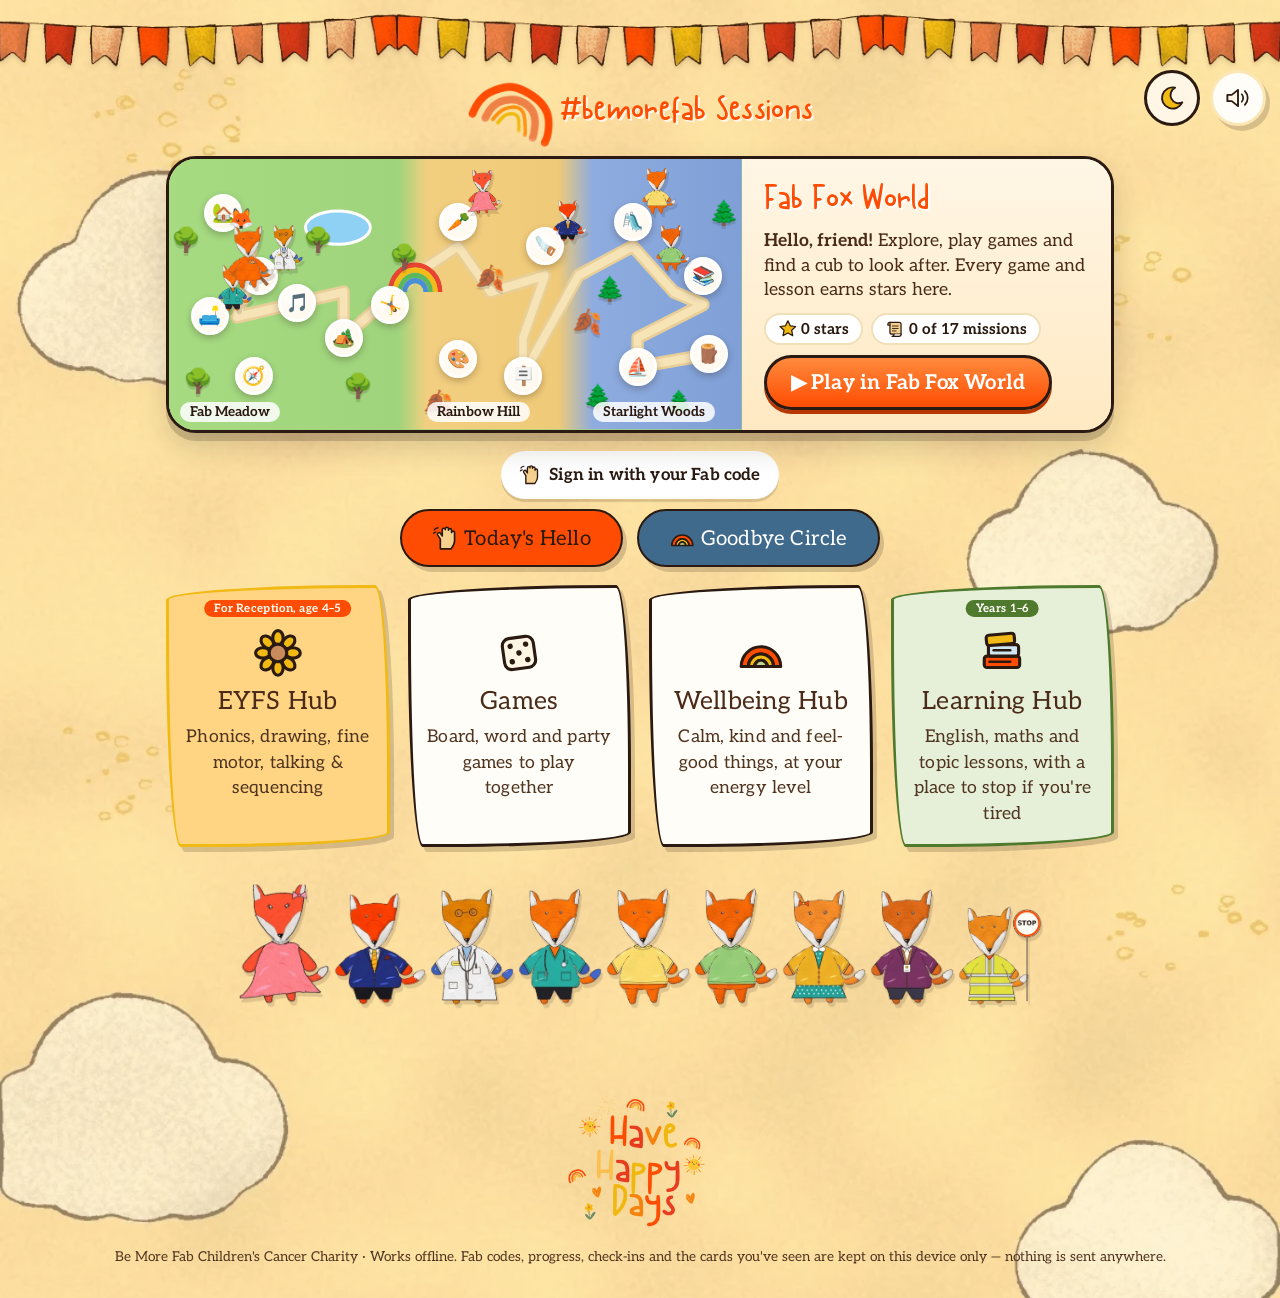
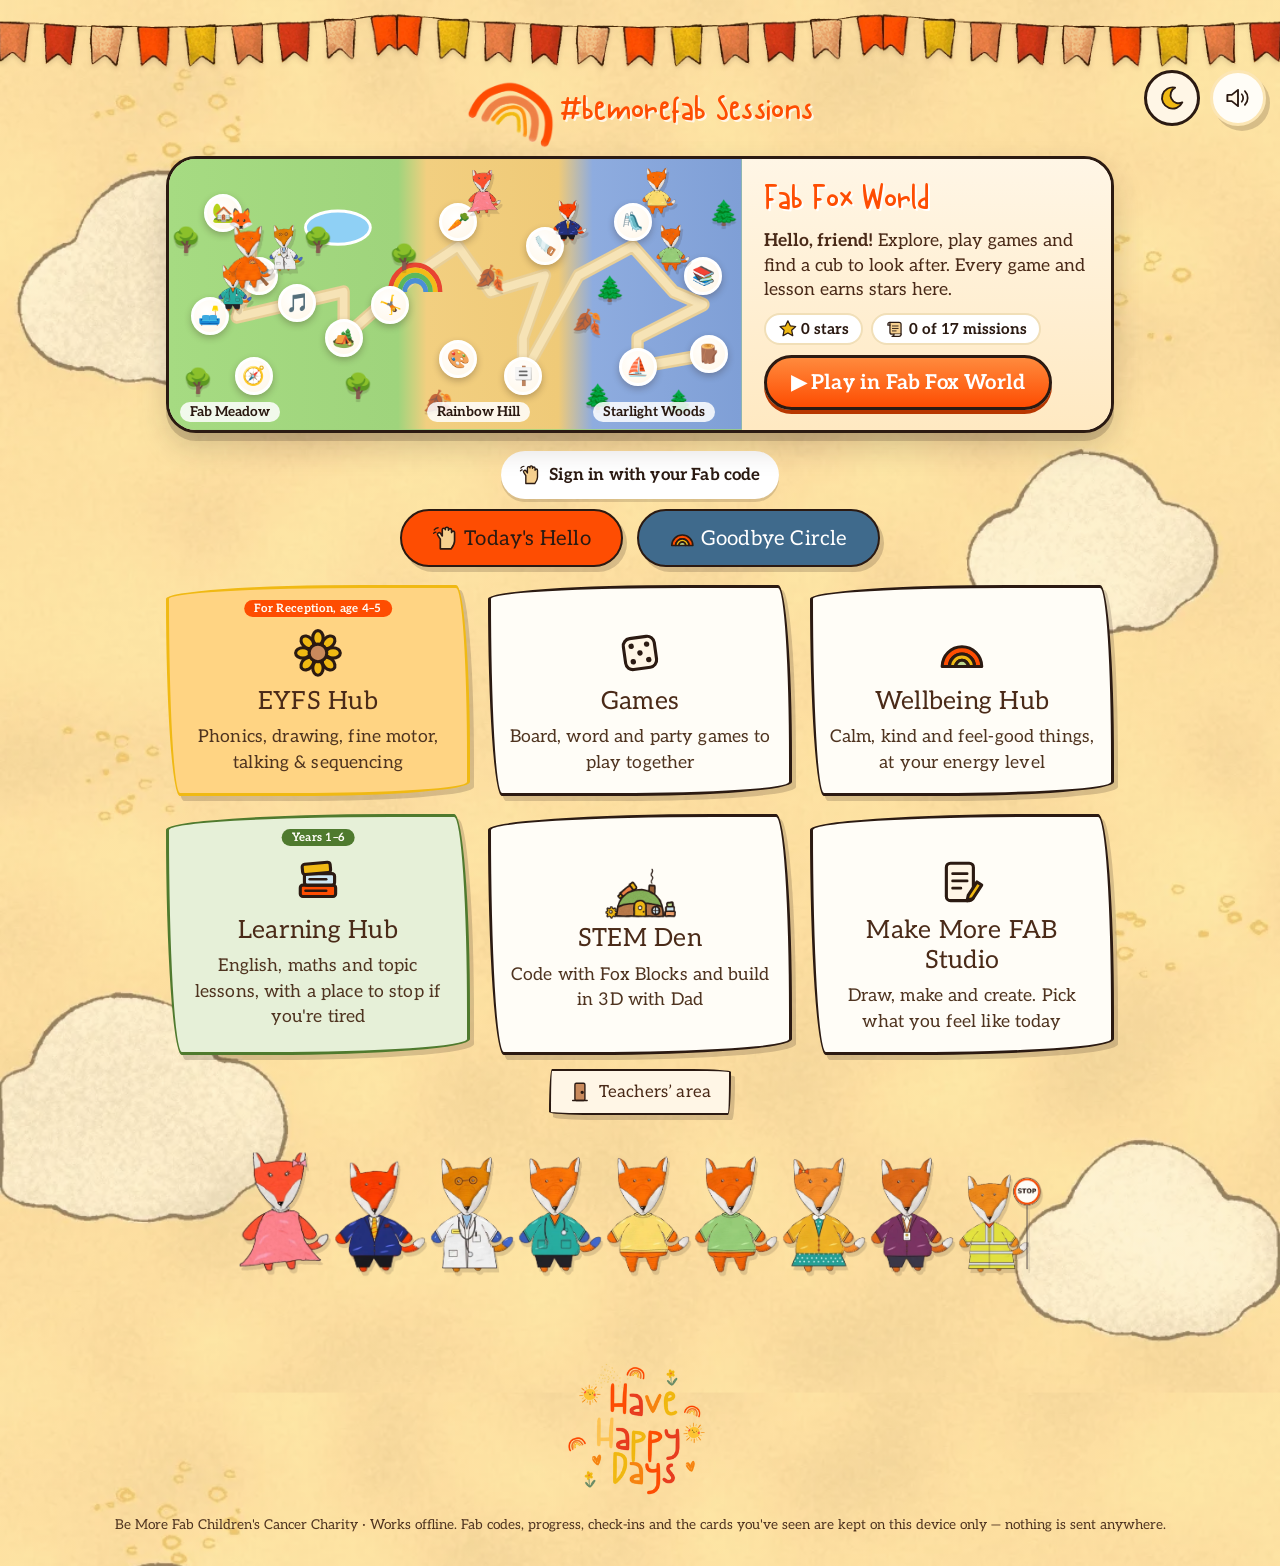
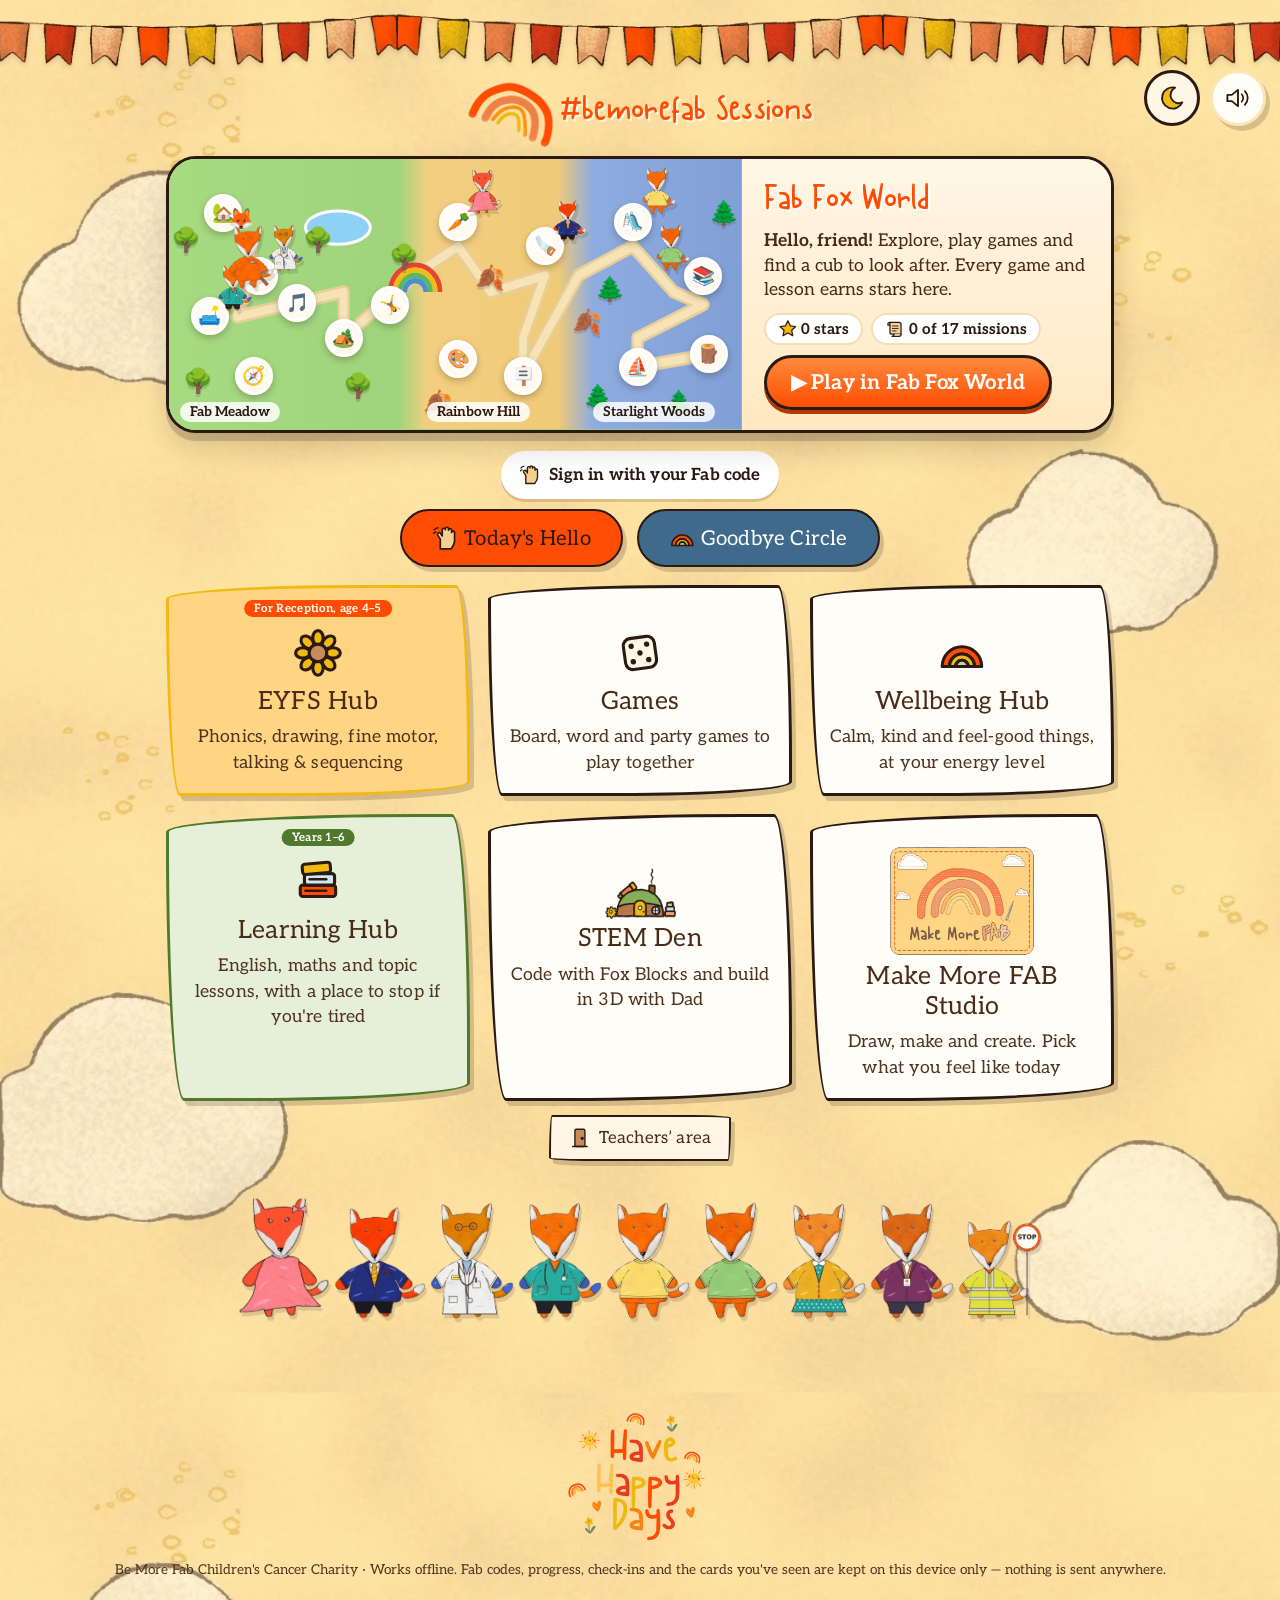
